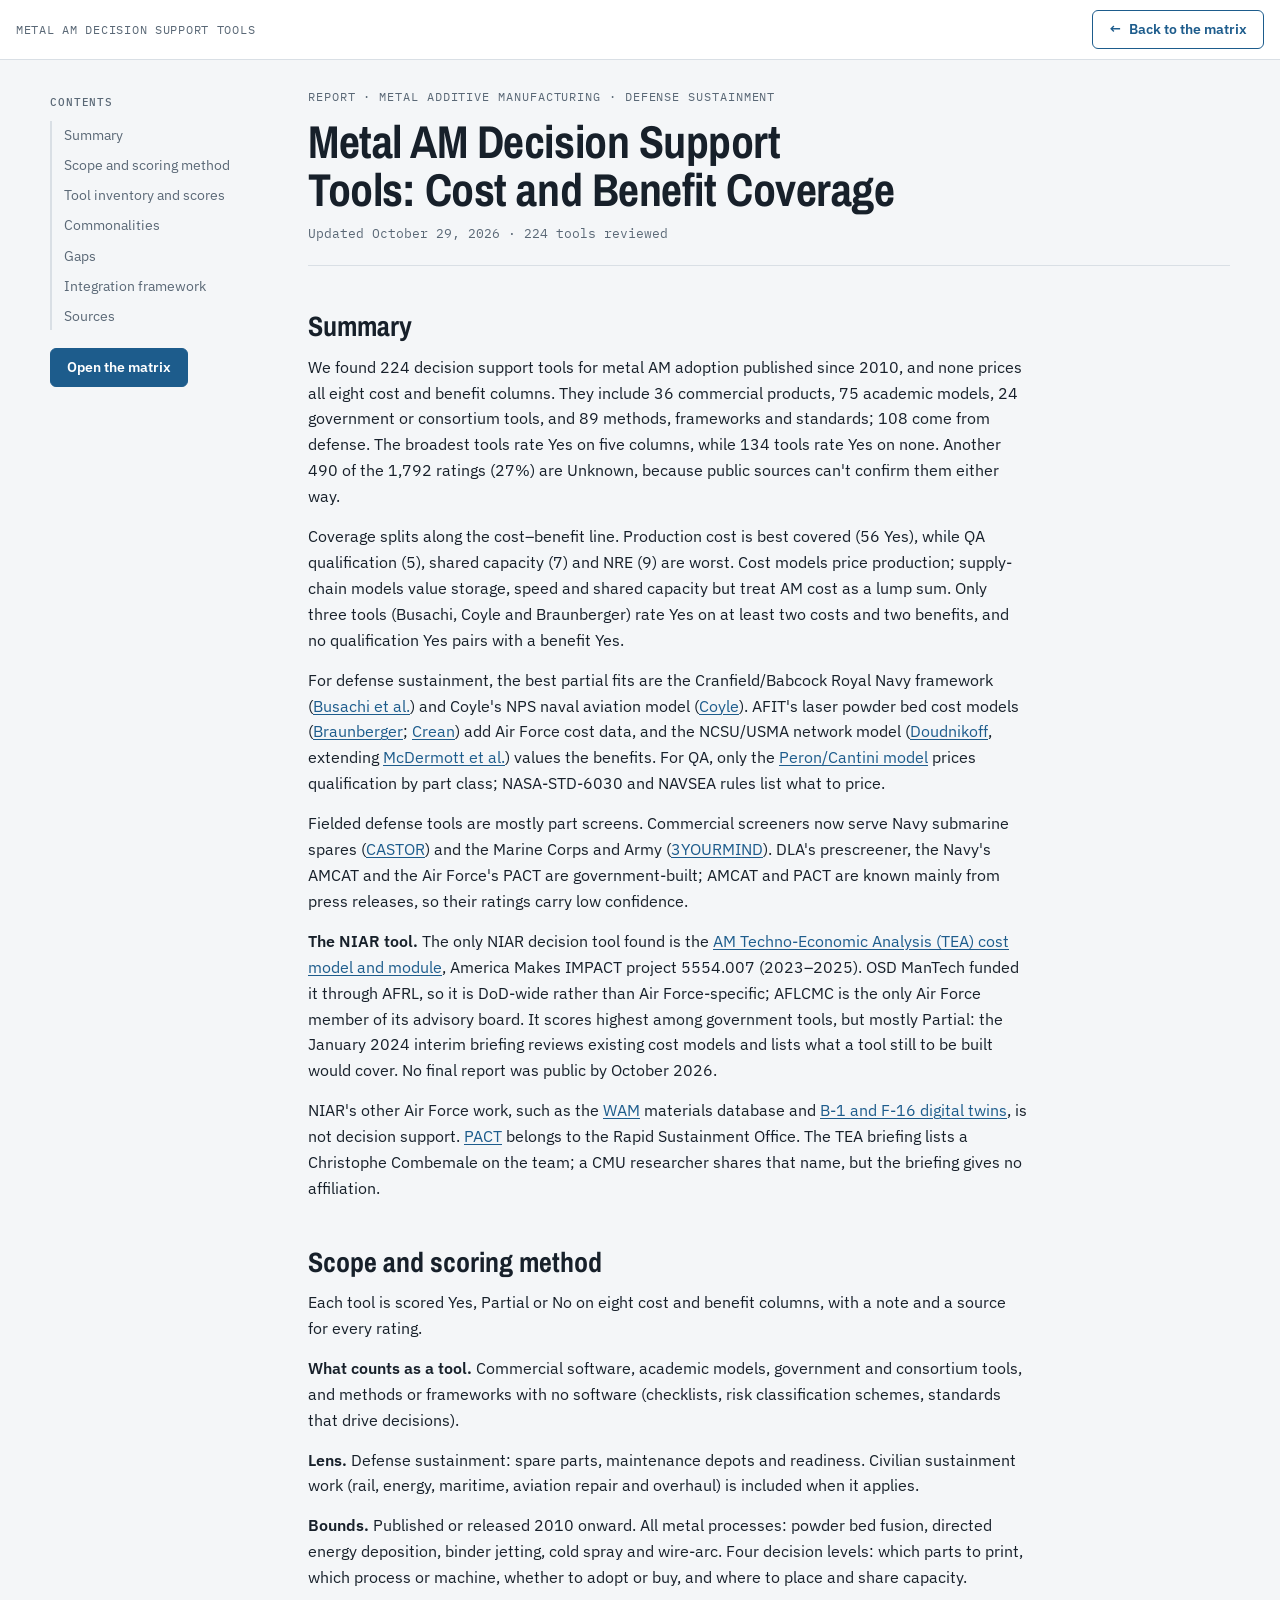
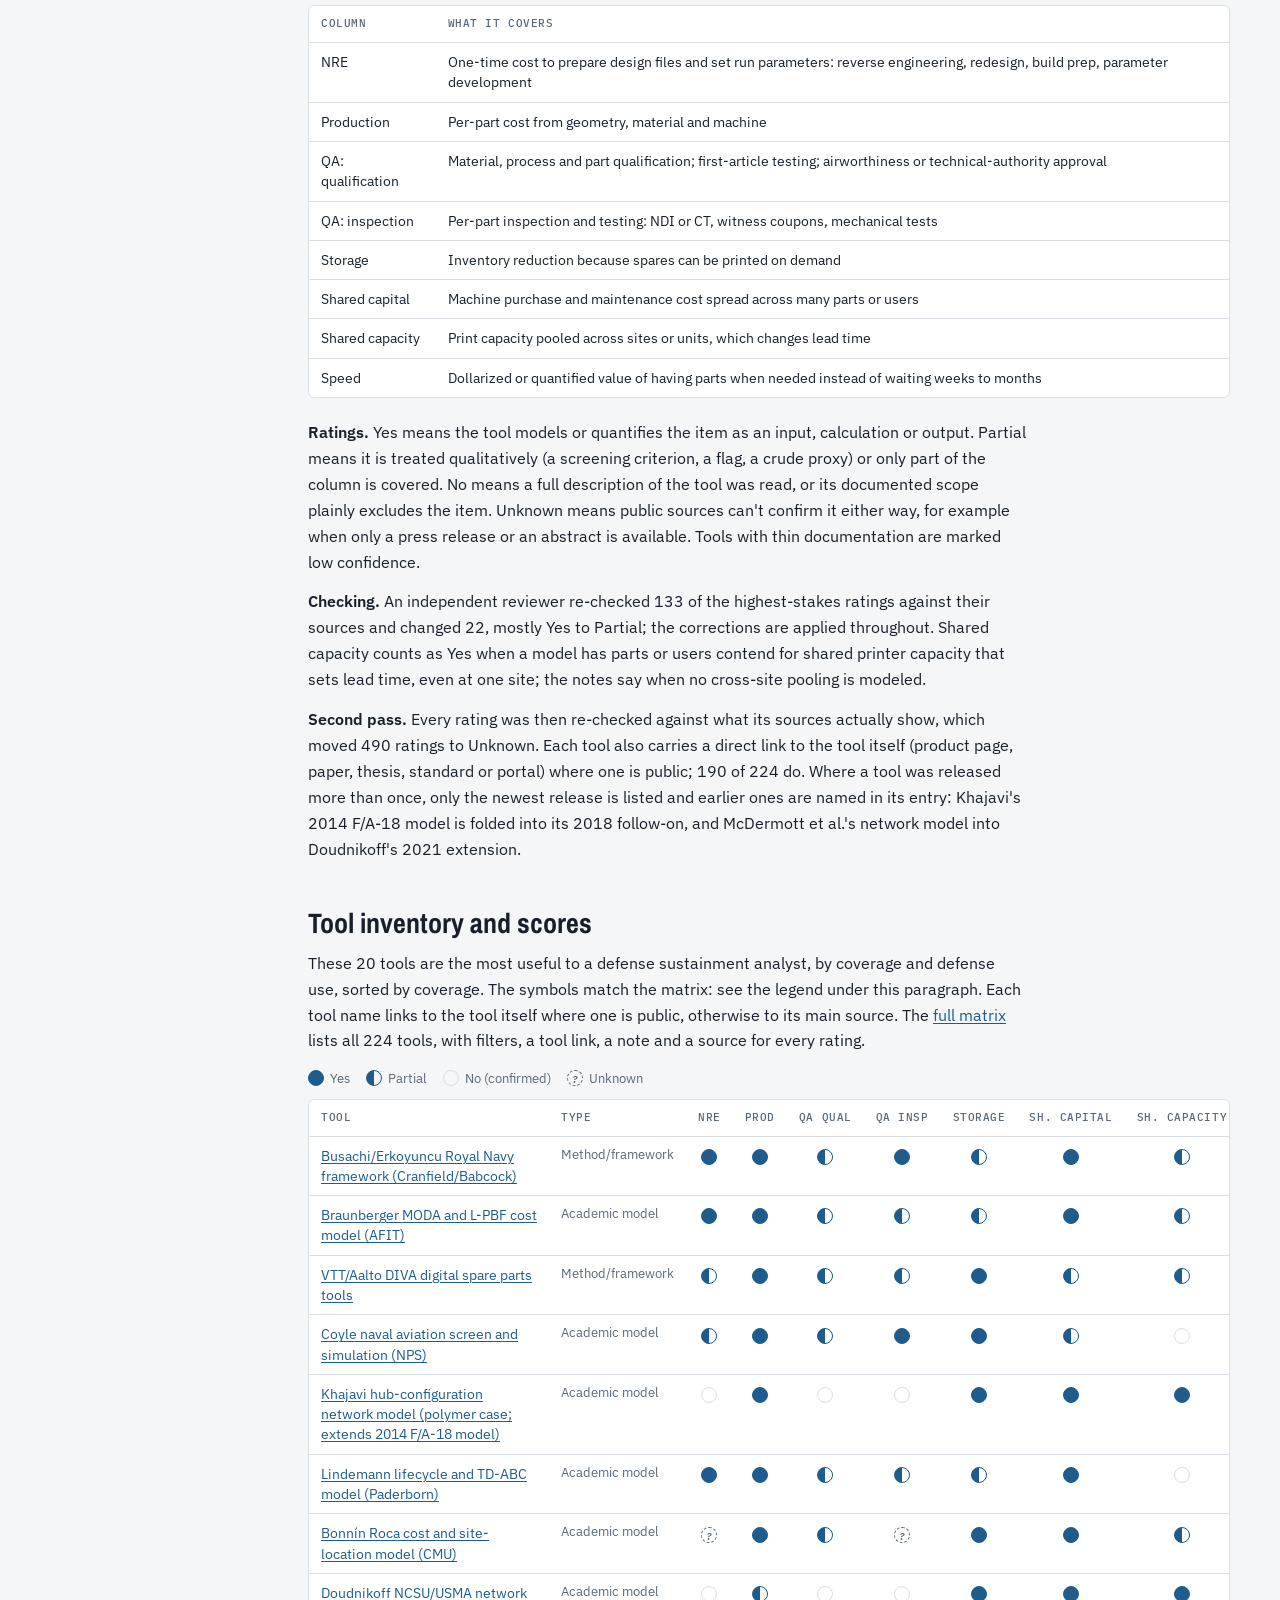
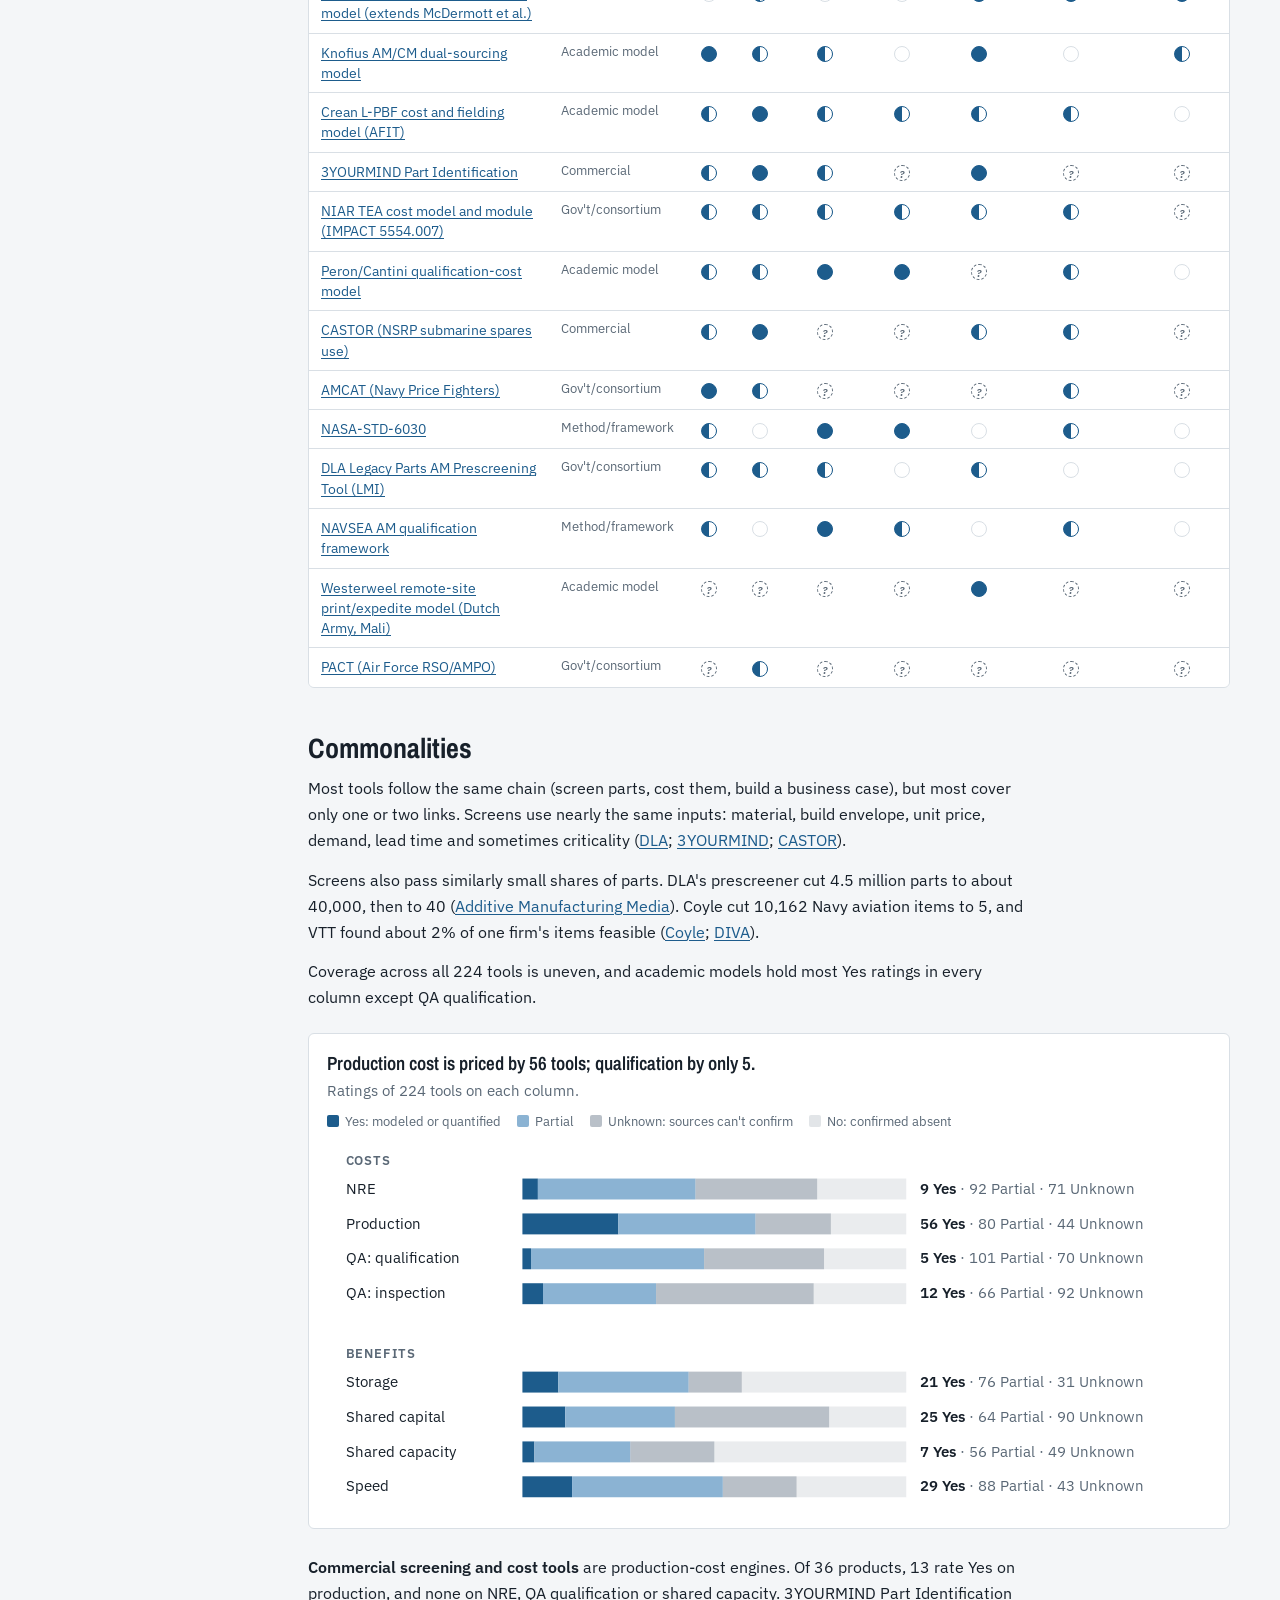
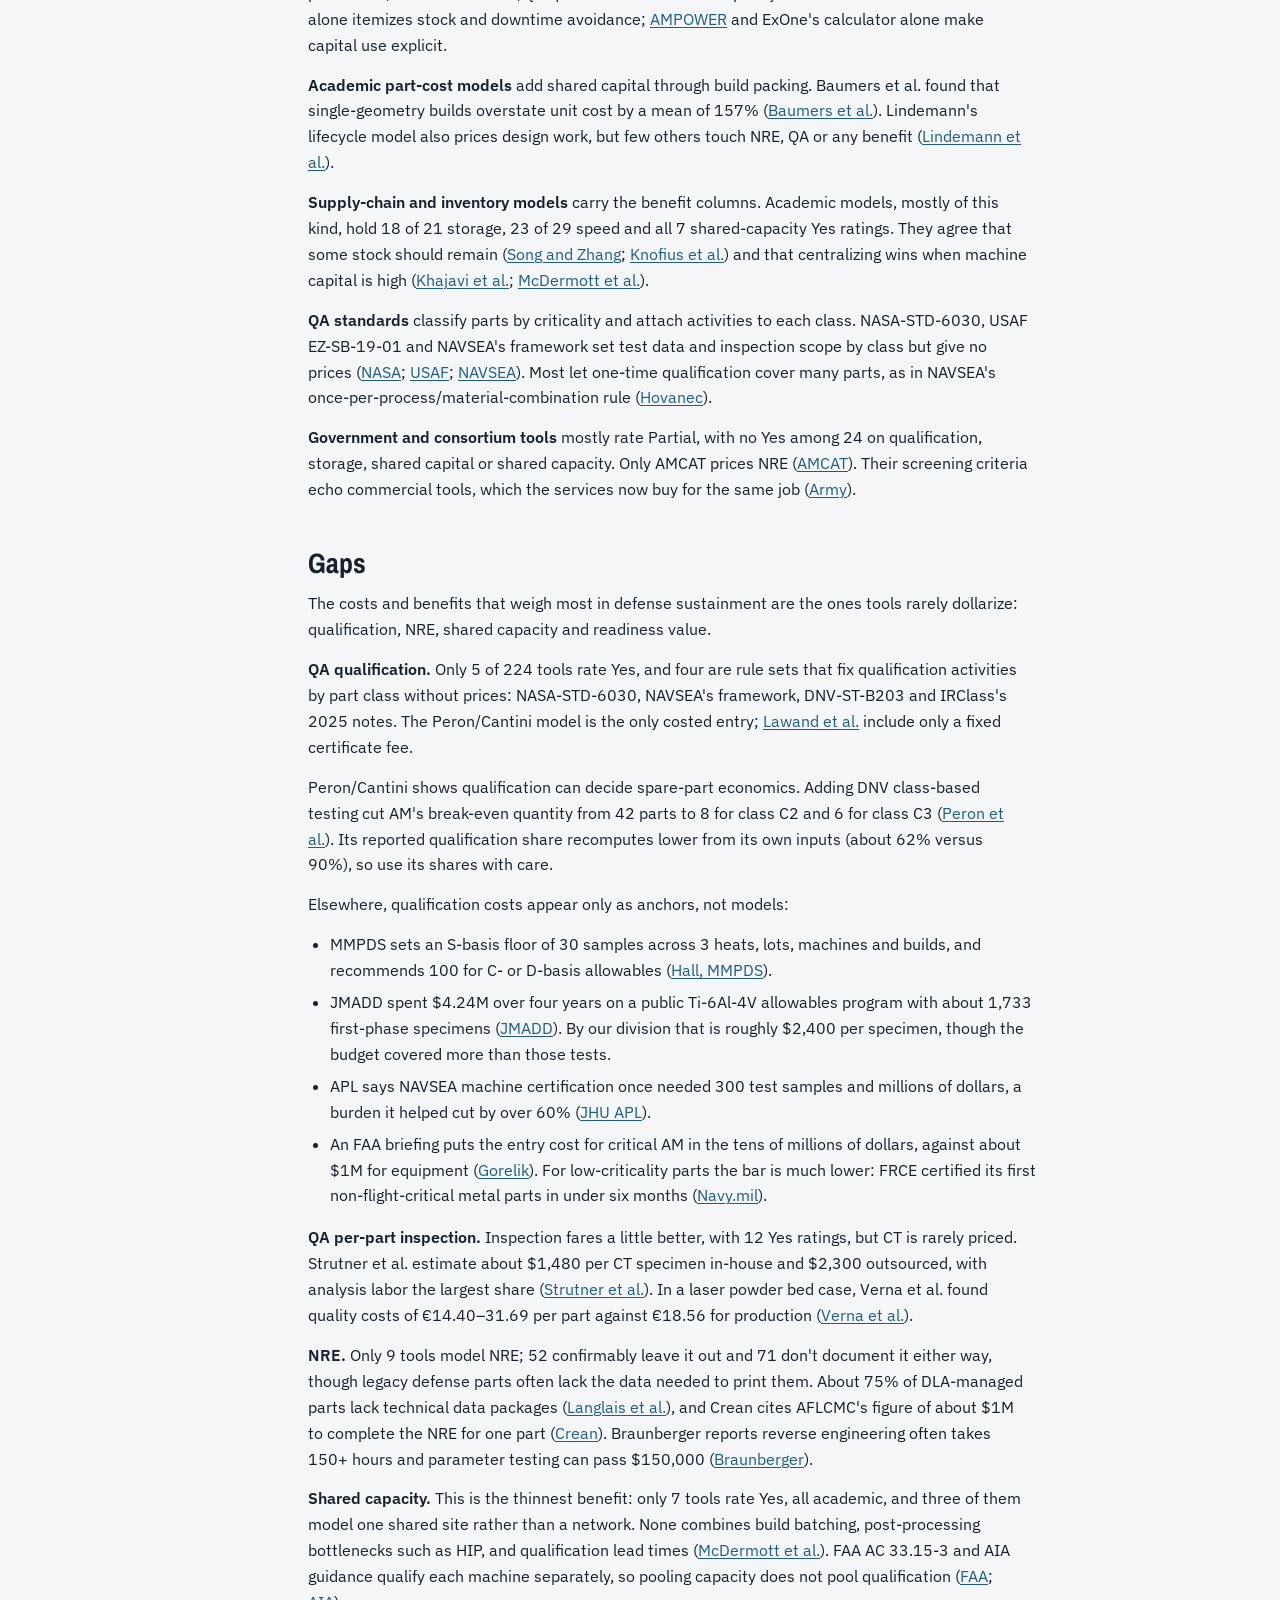
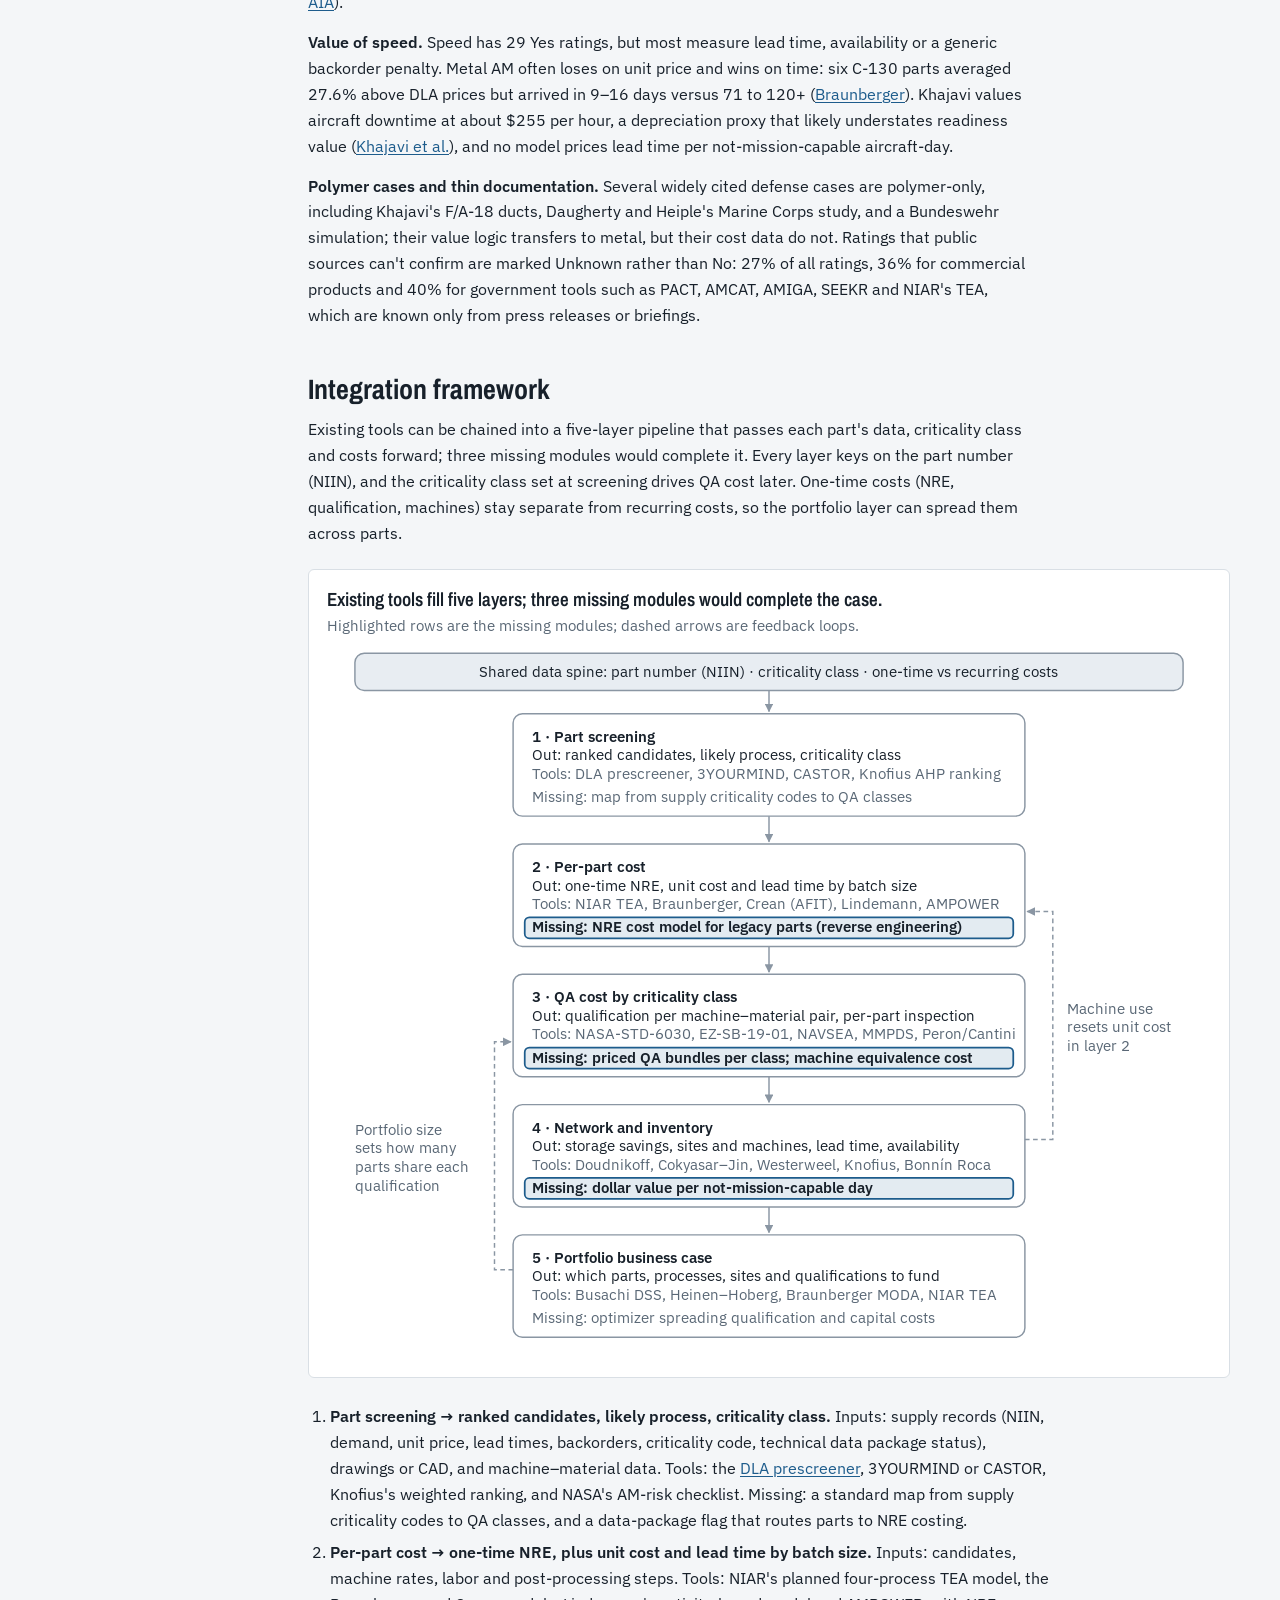
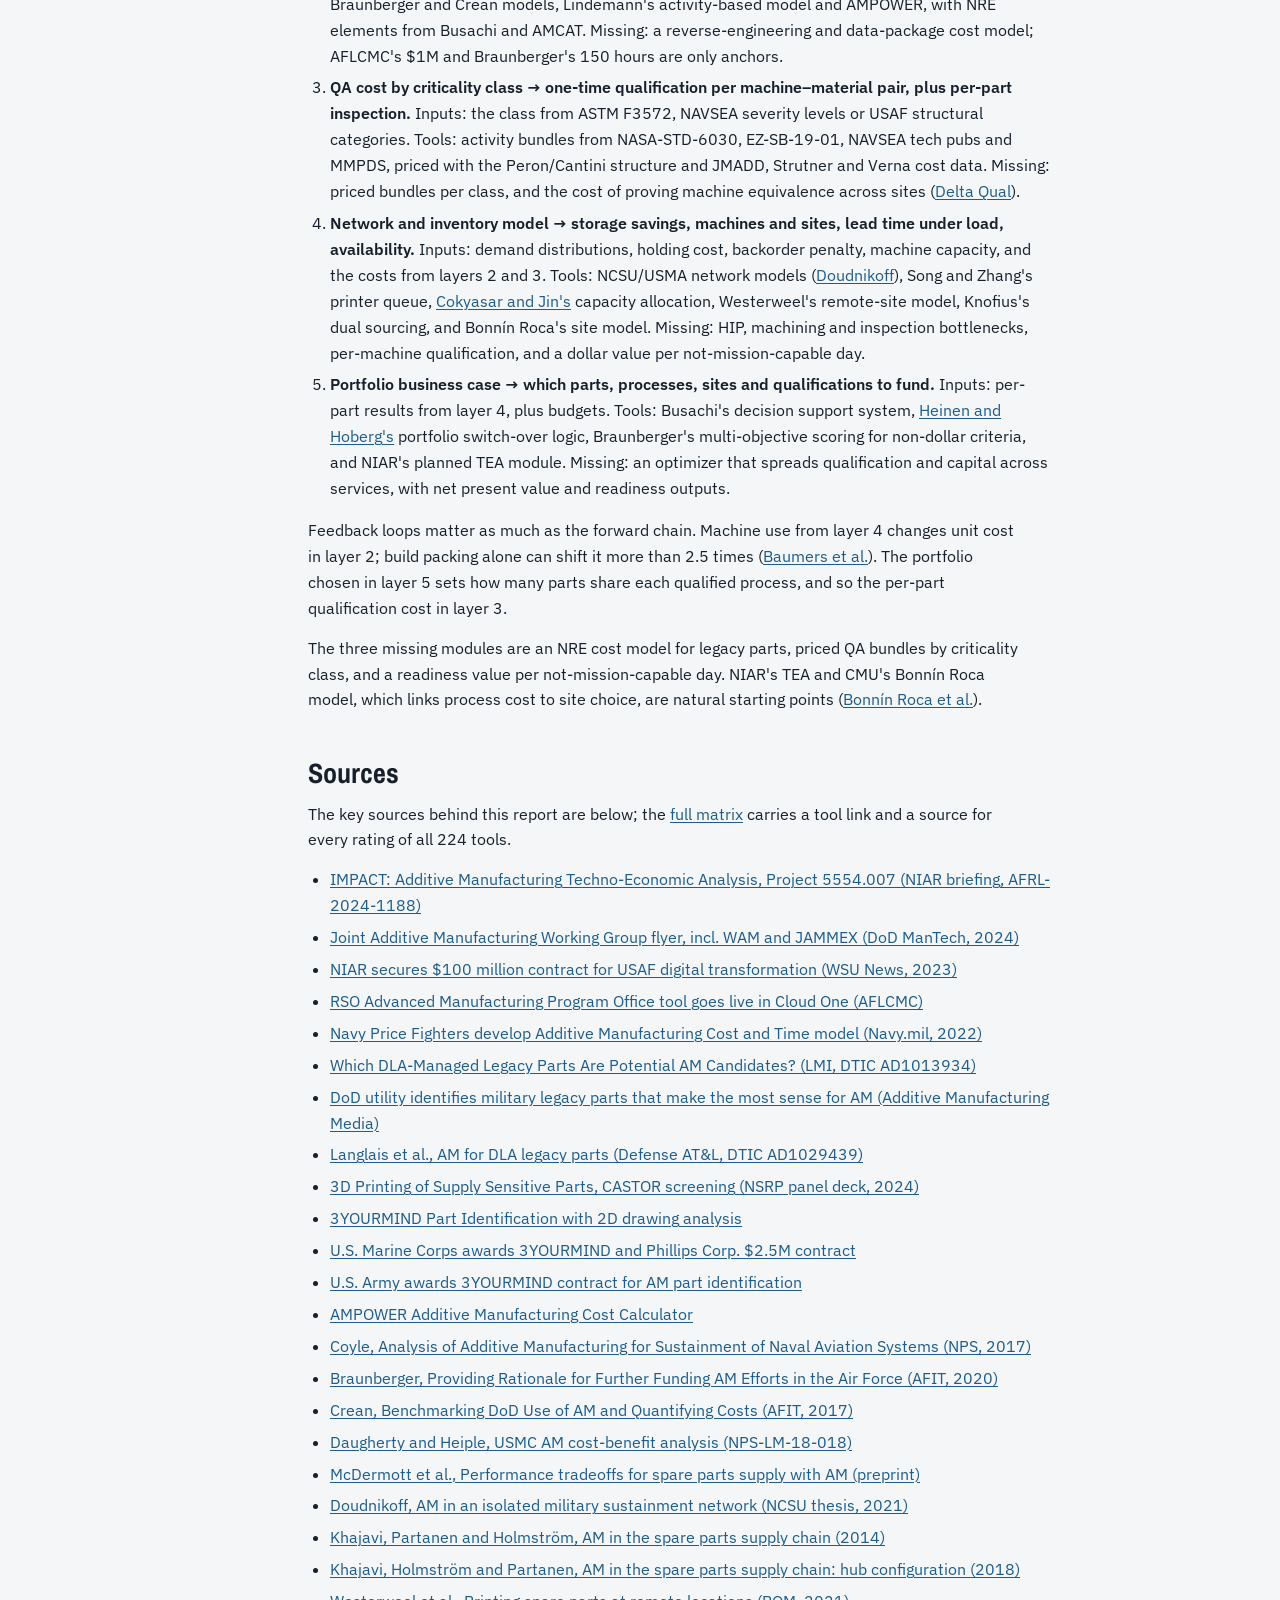
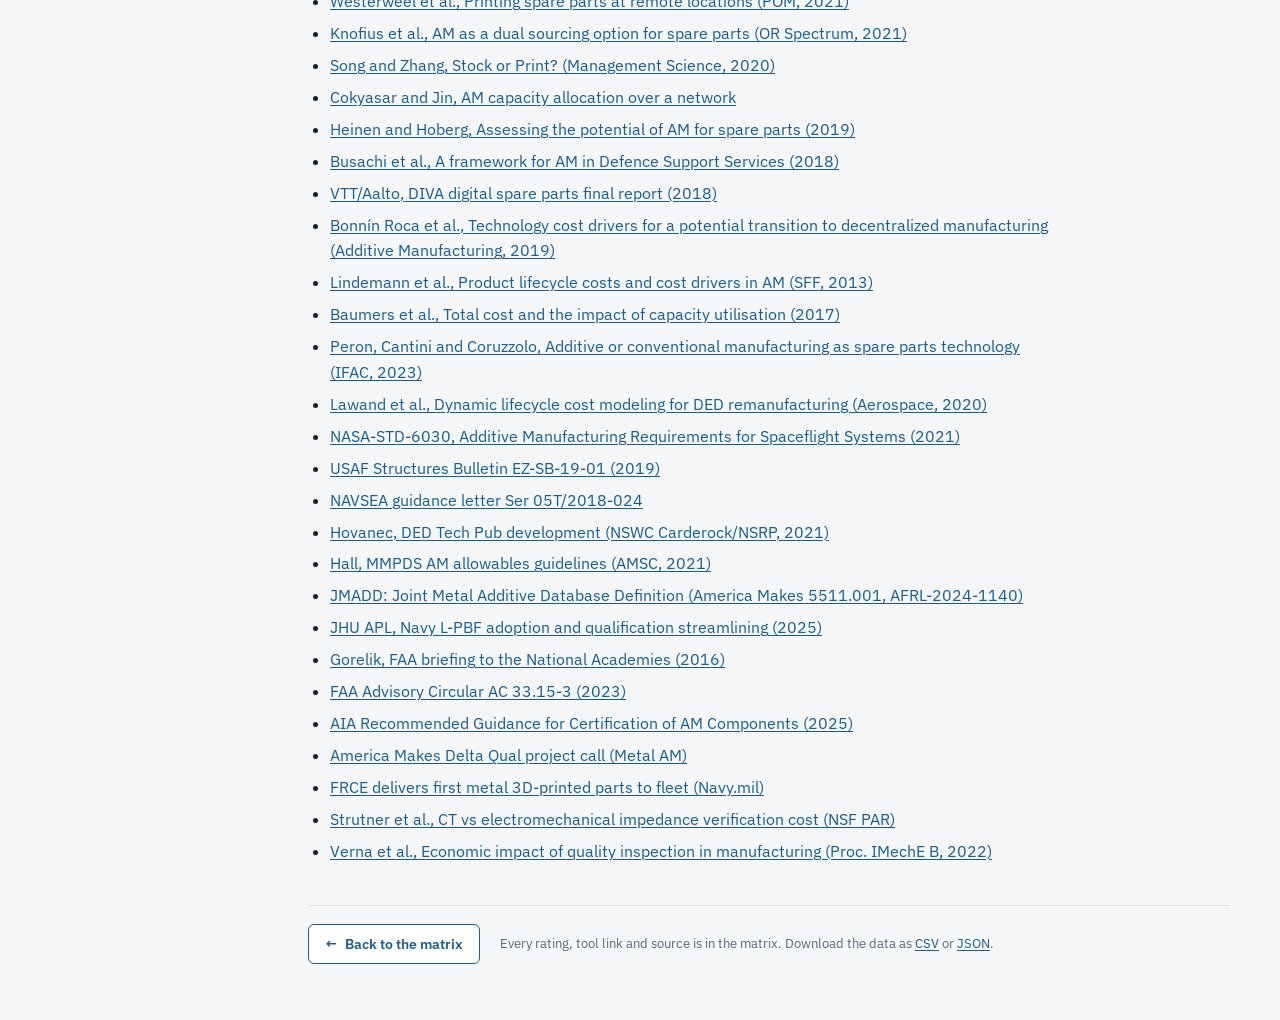
==== report.html @ 1fa22fbc "initial commit" ====
<!doctype html>
<html lang="en">
<head>
<meta charset="utf-8">
<meta name="viewport" content="width=device-width, initial-scale=1, viewport-fit=cover">
<title>Metal AM Decision Support Tools</title>
<meta name="description" content="What decision support tools exist for metal additive manufacturing, how well they account for the costs and benefits of adoption, where the gaps are, and how they could fit together for defense sustainment.">
<link rel="icon" href="data:image/svg+xml,%3Csvg xmlns='http://www.w3.org/2000/svg' viewBox='0 0 32 32'%3E%3Crect width='32' height='32' rx='6' fill='%231d5c8c'/%3E%3Ccircle cx='10' cy='11' r='4' fill='white'/%3E%3Ccircle cx='22' cy='11' r='4' fill='none' stroke='white' stroke-width='2'/%3E%3Ccircle cx='10' cy='22' r='4' fill='none' stroke='white' stroke-width='2'/%3E%3Ccircle cx='22' cy='22' r='4' fill='white'/%3E%3C/svg%3E">
<link rel="preconnect" href="https://fonts.googleapis.com">
<link rel="preconnect" href="https://fonts.gstatic.com" crossorigin>
<link rel="stylesheet" href="https://fonts.googleapis.com/css2?family=Archivo+Narrow:wght@500;600;700&family=IBM+Plex+Sans:ital,wght@0,400;0,500;0,600;1,400&family=IBM+Plex+Mono:wght@400;500&display=swap">
<link rel="stylesheet" href="assets/site.css">
<style>
/* Report page: a sticky contents list beside one reading column; tables and figures may run wider than the text measure */
html { scroll-behavior: smooth; scroll-padding-top: 72px; }
.layout { max-width: 1180px; margin: 0 auto; display: grid; grid-template-columns: 210px minmax(0, 1fr); gap: 48px; }
@media (max-width: 980px) { .layout { grid-template-columns: minmax(0, 1fr); gap: 20px; } }
.toc { position: sticky; top: 76px; align-self: start; font-size: 13.5px; }
.toc h2 { font-family: var(--font-mono); font-size: 11px; font-weight: 500; letter-spacing: .08em; text-transform: uppercase; color: var(--muted); margin: 6px 0 10px; }
.toc ol { list-style: none; margin: 0; padding: 0; display: grid; gap: 2px; border-left: 2px solid var(--rule); }
.toc ol a { display: block; padding: 4px 12px; margin-left: -2px; border-left: 2px solid transparent; color: var(--muted); text-decoration: none; }
.toc ol a:hover { color: var(--ink); }
.toc ol a.on { color: var(--accent); border-left-color: var(--accent); font-weight: 600; }
.toc .tocbtn { margin-top: 18px; }
@media (max-width: 980px) {
  .toc { position: static; background: var(--surface); border: 1px solid var(--rule); border-radius: 6px; padding: 10px 14px; }
  .toc ol { grid-template-columns: repeat(auto-fill, minmax(180px, 1fr)); border-left: 0; }
  .toc ol a { padding: 3px 0; border-left: 0; margin: 0; }
  .toc .tocbtn { display: none; }
}

article { min-width: 0; font-size: 16px; line-height: 1.62; }
.rhead { display: grid; gap: 10px; margin-bottom: 8px; padding-bottom: 22px; border-bottom: 1px solid var(--rule); }
.rhead h1 { font-size: clamp(30px, 4.4vw, 46px); max-width: 28ch; }
.byline { font-family: var(--font-mono); font-size: 12.5px; color: var(--muted); }
article h2 { font-family: var(--font-display); font-size: 28px; font-weight: 700; line-height: 1.15; margin: 44px 0 12px; text-wrap: balance; }
article p, article li { max-width: 72ch; }
article p { margin: 0 0 14px; }
article ul, article ol { padding-left: 22px; margin: 0 0 16px; }
article li { margin-bottom: 6px; }
article strong { font-weight: 600; }
article a { text-underline-offset: 2px; text-decoration-thickness: 1px; }
article a:hover { text-decoration-thickness: 2px; }

.tablewrap { position: relative; overflow-x: auto; margin: 14px 0 22px; background: var(--surface); border: 1px solid var(--rule); border-radius: 6px; }
.tablewrap table { border-collapse: collapse; width: 100%; font-size: 14px; line-height: 1.45; font-variant-numeric: tabular-nums; }
.tablewrap th { text-align: left; font-family: var(--font-mono); font-size: 11px; font-weight: 500; letter-spacing: .05em; text-transform: uppercase; color: var(--muted); padding: 10px 12px; border-bottom: 1px solid var(--rule); white-space: nowrap; }
.tablewrap td { padding: 9px 12px; border-top: 1px solid var(--rule); vertical-align: top; }
.tablewrap tr:first-child td { border-top: 0; }
table.inv { min-width: 900px; }
table.inv td:first-child { min-width: 240px; }
table.inv td:nth-child(2) { color: var(--muted); font-size: 13px; white-space: nowrap; }
table.inv th:nth-child(n+3), table.inv td.rc { text-align: center; }
table.inv td:last-child { font-size: 13px; color: var(--muted); }
.inv-legend { margin: 6px 0 -4px; }

.figure { margin: 22px 0 26px; padding: 16px 18px 12px; background: var(--surface); border: 1px solid var(--rule); border-radius: 6px; }
.figure figcaption { font-size: 14.5px; line-height: 1.45; color: var(--muted); }
.figure figcaption strong { display: block; color: var(--ink); font-family: var(--font-display); font-size: 19px; font-weight: 600; margin-bottom: 2px; }
.fig-legend { margin: 10px 0 4px; }
.figscroll { overflow-x: auto; margin-top: 8px; }
.viz { display: block; width: 100%; min-width: 600px; height: auto; font-family: var(--font-body); font-size: 12.5px; }
.sw { display: inline-block; width: 12px; height: 12px; border-radius: 2px; }
.c-ink { fill: var(--ink); }
.c-quiet { fill: var(--muted); }
.c-grp { font-size: 11.5px; font-weight: 600; letter-spacing: .06em; }
.c-yes { fill: var(--accent); } .sw.c-yes { background: var(--accent); }
.c-part { fill: var(--partial); } .sw.c-part { background: var(--partial); }
.c-unk { fill: var(--grey-mark); fill-opacity: .6; } .sw.c-unk { background: var(--grey-mark); opacity: .6; }
.c-no { fill: var(--grey-mark); fill-opacity: .18; } .sw.c-no { background: var(--grey-mark); opacity: .25; }
.d-box { fill: none; stroke: var(--grey-mark); stroke-width: 1.25; }
.d-gap { fill: var(--accent); fill-opacity: .12; stroke: var(--accent); stroke-width: 1.5; }
.d-spine { fill: var(--chip); stroke: var(--grey-mark); stroke-width: 1.25; }
.d-line { fill: none; stroke: var(--grey-mark); stroke-width: 1.25; }
.d-dash { stroke-dasharray: 4 3; }
.d-arrowhead { fill: var(--grey-mark); }

.rfoot { margin-top: 40px; padding-top: 18px; border-top: 1px solid var(--rule); display: flex; flex-wrap: wrap; gap: 12px 20px; align-items: center; font-size: 13px; color: var(--muted); }
</style>
</head>
<body>
<header class="topbar">
  <div class="topbar-inner">
    <a class="site-name" href="index.html">Metal AM decision support tools</a>
    <a class="btn btn-secondary" href="index.html"><span aria-hidden="true">←</span> Back to the matrix</a>
  </div>
</header>

<main class="page">
<div class="layout">
  <nav class="toc" aria-label="Contents">
    <h2>Contents</h2>
    <ol><li><a href="#summary">Summary</a></li><li><a href="#scope-and-scoring-method">Scope and scoring method</a></li><li><a href="#tool-inventory-and-scores">Tool inventory and scores</a></li><li><a href="#commonalities">Commonalities</a></li><li><a href="#gaps">Gaps</a></li><li><a href="#integration-framework">Integration framework</a></li><li><a href="#sources">Sources</a></li></ol>
    <a class="btn btn-primary tocbtn" href="index.html">Open the matrix</a>
  </nav>

  <article>
    <header class="rhead">
      <div class="eyebrow">Report · metal additive manufacturing · defense sustainment</div>
      <h1>Metal AM Decision Support Tools: Cost and Benefit Coverage</h1>
      <div class="byline">Updated October 29, 2026 · 224 tools reviewed</div>
    </header>
<h2 id="summary">Summary</h2>
<p>We found 224 decision support tools for metal AM adoption published since 2010, and none prices all eight cost and benefit columns. They include 36 commercial products, 75 academic models, 24 government or consortium tools, and 89 methods, frameworks and standards; 108 come from defense. The broadest tools rate Yes on five columns, while 134 tools rate Yes on none. Another 490 of the 1,792 ratings (27%) are Unknown, because public sources can't confirm them either way.</p>
<p>Coverage splits along the cost–benefit line. Production cost is best covered (56 Yes), while QA qualification (5), shared capacity (7) and NRE (9) are worst. Cost models price production; supply-chain models value storage, speed and shared capacity but treat AM cost as a lump sum. Only three tools (Busachi, Coyle and Braunberger) rate Yes on at least two costs and two benefits, and no qualification Yes pairs with a benefit Yes.</p>
<p>For defense sustainment, the best partial fits are the Cranfield/Babcock Royal Navy framework (<a href="https://doi.org/10.1007/s13198-017-0585-9" target="_blank" rel="noopener">Busachi et al.</a>) and Coyle's NPS naval aviation model (<a href="https://apps.dtic.mil/sti/pdfs/AD1046824.pdf" target="_blank" rel="noopener">Coyle</a>). AFIT's laser powder bed cost models (<a href="https://scholar.afit.edu/etd/3748/" target="_blank" rel="noopener">Braunberger</a>; <a href="https://scholar.afit.edu/etd/791/" target="_blank" rel="noopener">Crean</a>) add Air Force cost data, and the NCSU/USMA network model (<a href="https://repository.lib.ncsu.edu/server/api/core/bitstreams/6d683c20-48b9-46a7-9ef5-a8db0865b4dc/content" target="_blank" rel="noopener">Doudnikoff</a>, extending <a href="https://engrxiv.org/preprint/download/2007/4037/3021" target="_blank" rel="noopener">McDermott et al.</a>) values the benefits. For QA, only the <a href="https://doi.org/10.1080/09537287.2025.2494096" target="_blank" rel="noopener">Peron/Cantini model</a> prices qualification by part class; NASA-STD-6030 and NAVSEA rules list what to price.</p>
<p>Fielded defense tools are mostly part screens. Commercial screeners now serve Navy submarine spares (<a href="https://www.nsrp.org/wp-content/uploads/2024/07/02-05_MGREEN_3D-Printing-of-Supply-Sensitive-Parts_BTSDMT-Meeting.pdf" target="_blank" rel="noopener">CASTOR</a>) and the Marine Corps and Army (<a href="https://www.3yourmind.com/news/u.s.-marine-corps.-awards-3yourmind-and-phillips-corp.-2.5m-contract" target="_blank" rel="noopener">3YOURMIND</a>). DLA's prescreener, the Navy's AMCAT and the Air Force's PACT are government-built; AMCAT and PACT are known mainly from press releases, so their ratings carry low confidence.</p>
<p><strong>The NIAR tool.</strong> The only NIAR decision tool found is the <a href="https://www.americamakes.us/wp-content/uploads/2024/03/5554.007-IMPACT-Additive-Manufacturing-Techno-Economic-Analysis-AFRL-2024-1188.pdf" target="_blank" rel="noopener">AM Techno-Economic Analysis (TEA) cost model and module</a>, America Makes IMPACT project 5554.007 (2023–2025). OSD ManTech funded it through AFRL, so it is DoD-wide rather than Air Force-specific; AFLCMC is the only Air Force member of its advisory board. It scores highest among government tools, but mostly Partial: the January 2024 interim briefing reviews existing cost models and lists what a tool still to be built would cover. No final report was public by October 2026.</p>
<p>NIAR's other Air Force work, such as the <a href="https://www.dodmantech.mil/Portals/107/JAMWGFlyer_20241114_1.pdf" target="_blank" rel="noopener">WAM</a> materials database and <a href="https://news.wichita.edu/2023/08/03/niar-secures-100-million-contract-for-digital-transformation-and-technologies-to-support-usaf-operational-readiness/" target="_blank" rel="noopener">B-1 and F-16 digital twins</a>, is not decision support. <a href="https://www.aflcmc.af.mil/NEWS/Article/3596164/rapid-sustainment-office-advanced-manufacturing-program-office-tool-goes-live-i/" target="_blank" rel="noopener">PACT</a> belongs to the Rapid Sustainment Office. The TEA briefing lists a Christophe Combemale on the team; a CMU researcher shares that name, but the briefing gives no affiliation.</p>
<h2 id="scope-and-scoring-method">Scope and scoring method</h2>
<p>Each tool is scored Yes, Partial or No on eight cost and benefit columns, with a note and a source for every rating.</p>
<p><strong>What counts as a tool.</strong> Commercial software, academic models, government and consortium tools, and methods or frameworks with no software (checklists, risk classification schemes, standards that drive decisions).</p>
<p><strong>Lens.</strong> Defense sustainment: spare parts, maintenance depots and readiness. Civilian sustainment work (rail, energy, maritime, aviation repair and overhaul) is included when it applies.</p>
<p><strong>Bounds.</strong> Published or released 2010 onward. All metal processes: powder bed fusion, directed energy deposition, binder jetting, cold spray and wire-arc. Four decision levels: which parts to print, which process or machine, whether to adopt or buy, and where to place and share capacity.</p>
<div class="tablewrap"><table>
<thead>
<tr>
<th>Column</th>
<th>What it covers</th>
</tr>
</thead>
<tbody>
<tr>
<td>NRE</td>
<td>One-time cost to prepare design files and set run parameters: reverse engineering, redesign, build prep, parameter development</td>
</tr>
<tr>
<td>Production</td>
<td>Per-part cost from geometry, material and machine</td>
</tr>
<tr>
<td>QA: qualification</td>
<td>Material, process and part qualification; first-article testing; airworthiness or technical-authority approval</td>
</tr>
<tr>
<td>QA: inspection</td>
<td>Per-part inspection and testing: NDI or CT, witness coupons, mechanical tests</td>
</tr>
<tr>
<td>Storage</td>
<td>Inventory reduction because spares can be printed on demand</td>
</tr>
<tr>
<td>Shared capital</td>
<td>Machine purchase and maintenance cost spread across many parts or users</td>
</tr>
<tr>
<td>Shared capacity</td>
<td>Print capacity pooled across sites or units, which changes lead time</td>
</tr>
<tr>
<td>Speed</td>
<td>Dollarized or quantified value of having parts when needed instead of waiting weeks to months</td>
</tr>
</tbody>
</table></div>
<p><strong>Ratings.</strong> Yes means the tool models or quantifies the item as an input, calculation or output. Partial means it is treated qualitatively (a screening criterion, a flag, a crude proxy) or only part of the column is covered. No means a full description of the tool was read, or its documented scope plainly excludes the item. Unknown means public sources can't confirm it either way, for example when only a press release or an abstract is available. Tools with thin documentation are marked low confidence.</p>
<p><strong>Checking.</strong> An independent reviewer re-checked 133 of the highest-stakes ratings against their sources and changed 22, mostly Yes to Partial; the corrections are applied throughout. Shared capacity counts as Yes when a model has parts or users contend for shared printer capacity that sets lead time, even at one site; the notes say when no cross-site pooling is modeled.</p>
<p><strong>Second pass.</strong> Every rating was then re-checked against what its sources actually show, which moved 490 ratings to Unknown. Each tool also carries a direct link to the tool itself (product page, paper, thesis, standard or portal) where one is public; 190 of 224 do. Where a tool was released more than once, only the newest release is listed and earlier ones are named in its entry: Khajavi's 2014 F/A-18 model is folded into its 2018 follow-on, and McDermott et al.'s network model into Doudnikoff's 2021 extension.</p>
<h2 id="tool-inventory-and-scores">Tool inventory and scores</h2>
<p>These 20 tools are the most useful to a defense sustainment analyst, by coverage and defense use, sorted by coverage. The symbols match the matrix: see the legend under this paragraph. Each tool name links to the tool itself where one is public, otherwise to its main source. The <a href="index.html">full matrix</a> lists all 224 tools, with filters, a tool link, a note and a source for every rating.</p>
<div class="legend inv-legend"><span><i class="dot Yes"></i> Yes</span><span><i class="dot Partial"></i> Partial</span><span><i class="dot No"></i> No (confirmed)</span><span><i class="dot Unknown"></i> Unknown</span></div><div class="tablewrap"><table class="inv">
<thead>
<tr>
<th>Tool</th>
<th>Type</th>
<th>NRE</th>
<th>Prod</th>
<th>QA qual</th>
<th>QA insp</th>
<th>Storage</th>
<th>Sh. capital</th>
<th>Sh. capacity</th>
<th>Speed</th>
<th>Conf.</th>
</tr>
</thead>
<tbody>
<tr>
<td><a href="https://doi.org/10.1007/s13198-017-0585-9" target="_blank" rel="noopener">Busachi/Erkoyuncu Royal Navy framework (Cranfield/Babcock)</a></td>
<td>Method/framework</td>
<td class="rc"><i class="dot Yes" aria-hidden="true" title="Yes"></i><span class="sr-only">Yes</span></td>
<td class="rc"><i class="dot Yes" aria-hidden="true" title="Yes"></i><span class="sr-only">Yes</span></td>
<td class="rc"><i class="dot Partial" aria-hidden="true" title="Partial"></i><span class="sr-only">Partial</span></td>
<td class="rc"><i class="dot Yes" aria-hidden="true" title="Yes"></i><span class="sr-only">Yes</span></td>
<td class="rc"><i class="dot Partial" aria-hidden="true" title="Partial"></i><span class="sr-only">Partial</span></td>
<td class="rc"><i class="dot Yes" aria-hidden="true" title="Yes"></i><span class="sr-only">Yes</span></td>
<td class="rc"><i class="dot Partial" aria-hidden="true" title="Partial"></i><span class="sr-only">Partial</span></td>
<td class="rc"><i class="dot Yes" aria-hidden="true" title="Yes"></i><span class="sr-only">Yes</span></td>
<td>High</td>
</tr>
<tr>
<td><a href="https://scholar.afit.edu/etd/3748/" target="_blank" rel="noopener">Braunberger MODA and L-PBF cost model (AFIT)</a></td>
<td>Academic model</td>
<td class="rc"><i class="dot Yes" aria-hidden="true" title="Yes"></i><span class="sr-only">Yes</span></td>
<td class="rc"><i class="dot Yes" aria-hidden="true" title="Yes"></i><span class="sr-only">Yes</span></td>
<td class="rc"><i class="dot Partial" aria-hidden="true" title="Partial"></i><span class="sr-only">Partial</span></td>
<td class="rc"><i class="dot Partial" aria-hidden="true" title="Partial"></i><span class="sr-only">Partial</span></td>
<td class="rc"><i class="dot Partial" aria-hidden="true" title="Partial"></i><span class="sr-only">Partial</span></td>
<td class="rc"><i class="dot Yes" aria-hidden="true" title="Yes"></i><span class="sr-only">Yes</span></td>
<td class="rc"><i class="dot Partial" aria-hidden="true" title="Partial"></i><span class="sr-only">Partial</span></td>
<td class="rc"><i class="dot Yes" aria-hidden="true" title="Yes"></i><span class="sr-only">Yes</span></td>
<td>High</td>
</tr>
<tr>
<td><a href="https://sarjaweb.vtt.fi/julkaisut/muut/2018/DIVA_final_report.pdf" target="_blank" rel="noopener">VTT/Aalto DIVA digital spare parts tools</a></td>
<td>Method/framework</td>
<td class="rc"><i class="dot Partial" aria-hidden="true" title="Partial"></i><span class="sr-only">Partial</span></td>
<td class="rc"><i class="dot Yes" aria-hidden="true" title="Yes"></i><span class="sr-only">Yes</span></td>
<td class="rc"><i class="dot Partial" aria-hidden="true" title="Partial"></i><span class="sr-only">Partial</span></td>
<td class="rc"><i class="dot Partial" aria-hidden="true" title="Partial"></i><span class="sr-only">Partial</span></td>
<td class="rc"><i class="dot Yes" aria-hidden="true" title="Yes"></i><span class="sr-only">Yes</span></td>
<td class="rc"><i class="dot Partial" aria-hidden="true" title="Partial"></i><span class="sr-only">Partial</span></td>
<td class="rc"><i class="dot Partial" aria-hidden="true" title="Partial"></i><span class="sr-only">Partial</span></td>
<td class="rc"><i class="dot Yes" aria-hidden="true" title="Yes"></i><span class="sr-only">Yes</span></td>
<td>High</td>
</tr>
<tr>
<td><a href="https://apps.dtic.mil/sti/pdfs/AD1046824.pdf" target="_blank" rel="noopener">Coyle naval aviation screen and simulation (NPS)</a></td>
<td>Academic model</td>
<td class="rc"><i class="dot Partial" aria-hidden="true" title="Partial"></i><span class="sr-only">Partial</span></td>
<td class="rc"><i class="dot Yes" aria-hidden="true" title="Yes"></i><span class="sr-only">Yes</span></td>
<td class="rc"><i class="dot Partial" aria-hidden="true" title="Partial"></i><span class="sr-only">Partial</span></td>
<td class="rc"><i class="dot Yes" aria-hidden="true" title="Yes"></i><span class="sr-only">Yes</span></td>
<td class="rc"><i class="dot Yes" aria-hidden="true" title="Yes"></i><span class="sr-only">Yes</span></td>
<td class="rc"><i class="dot Partial" aria-hidden="true" title="Partial"></i><span class="sr-only">Partial</span></td>
<td class="rc"><i class="dot No" aria-hidden="true" title="No"></i><span class="sr-only">No</span></td>
<td class="rc"><i class="dot Yes" aria-hidden="true" title="Yes"></i><span class="sr-only">Yes</span></td>
<td>High</td>
</tr>
<tr>
<td><a href="https://doi.org/10.1108/RPJ-03-2017-0052" target="_blank" rel="noopener">Khajavi hub-configuration network model (polymer case; extends 2014 F/A-18 model)</a></td>
<td>Academic model</td>
<td class="rc"><i class="dot No" aria-hidden="true" title="No"></i><span class="sr-only">No</span></td>
<td class="rc"><i class="dot Yes" aria-hidden="true" title="Yes"></i><span class="sr-only">Yes</span></td>
<td class="rc"><i class="dot No" aria-hidden="true" title="No"></i><span class="sr-only">No</span></td>
<td class="rc"><i class="dot No" aria-hidden="true" title="No"></i><span class="sr-only">No</span></td>
<td class="rc"><i class="dot Yes" aria-hidden="true" title="Yes"></i><span class="sr-only">Yes</span></td>
<td class="rc"><i class="dot Yes" aria-hidden="true" title="Yes"></i><span class="sr-only">Yes</span></td>
<td class="rc"><i class="dot Yes" aria-hidden="true" title="Yes"></i><span class="sr-only">Yes</span></td>
<td class="rc"><i class="dot Yes" aria-hidden="true" title="Yes"></i><span class="sr-only">Yes</span></td>
<td>High</td>
</tr>
<tr>
<td><a href="https://utw10945.utweb.utexas.edu/Manuscripts/2013/2013-79-Lindemann.pdf" target="_blank" rel="noopener">Lindemann lifecycle and TD-ABC model (Paderborn)</a></td>
<td>Academic model</td>
<td class="rc"><i class="dot Yes" aria-hidden="true" title="Yes"></i><span class="sr-only">Yes</span></td>
<td class="rc"><i class="dot Yes" aria-hidden="true" title="Yes"></i><span class="sr-only">Yes</span></td>
<td class="rc"><i class="dot Partial" aria-hidden="true" title="Partial"></i><span class="sr-only">Partial</span></td>
<td class="rc"><i class="dot Partial" aria-hidden="true" title="Partial"></i><span class="sr-only">Partial</span></td>
<td class="rc"><i class="dot Partial" aria-hidden="true" title="Partial"></i><span class="sr-only">Partial</span></td>
<td class="rc"><i class="dot Yes" aria-hidden="true" title="Yes"></i><span class="sr-only">Yes</span></td>
<td class="rc"><i class="dot No" aria-hidden="true" title="No"></i><span class="sr-only">No</span></td>
<td class="rc"><i class="dot No" aria-hidden="true" title="No"></i><span class="sr-only">No</span></td>
<td>High</td>
</tr>
<tr>
<td><a href="https://doi.org/10.1016/j.addma.2019.04.010" target="_blank" rel="noopener">Bonnín Roca cost and site-location model (CMU)</a></td>
<td>Academic model</td>
<td class="rc"><i class="dot Unknown" aria-hidden="true" title="Unknown"></i><span class="sr-only">Unknown</span></td>
<td class="rc"><i class="dot Yes" aria-hidden="true" title="Yes"></i><span class="sr-only">Yes</span></td>
<td class="rc"><i class="dot Partial" aria-hidden="true" title="Partial"></i><span class="sr-only">Partial</span></td>
<td class="rc"><i class="dot Unknown" aria-hidden="true" title="Unknown"></i><span class="sr-only">Unknown</span></td>
<td class="rc"><i class="dot Yes" aria-hidden="true" title="Yes"></i><span class="sr-only">Yes</span></td>
<td class="rc"><i class="dot Yes" aria-hidden="true" title="Yes"></i><span class="sr-only">Yes</span></td>
<td class="rc"><i class="dot Partial" aria-hidden="true" title="Partial"></i><span class="sr-only">Partial</span></td>
<td class="rc"><i class="dot Partial" aria-hidden="true" title="Partial"></i><span class="sr-only">Partial</span></td>
<td>Medium</td>
</tr>
<tr>
<td><a href="https://repository.lib.ncsu.edu/server/api/core/bitstreams/6d683c20-48b9-46a7-9ef5-a8db0865b4dc/content" target="_blank" rel="noopener">Doudnikoff NCSU/USMA network model (extends McDermott et al.)</a></td>
<td>Academic model</td>
<td class="rc"><i class="dot No" aria-hidden="true" title="No"></i><span class="sr-only">No</span></td>
<td class="rc"><i class="dot Partial" aria-hidden="true" title="Partial"></i><span class="sr-only">Partial</span></td>
<td class="rc"><i class="dot No" aria-hidden="true" title="No"></i><span class="sr-only">No</span></td>
<td class="rc"><i class="dot No" aria-hidden="true" title="No"></i><span class="sr-only">No</span></td>
<td class="rc"><i class="dot Yes" aria-hidden="true" title="Yes"></i><span class="sr-only">Yes</span></td>
<td class="rc"><i class="dot Yes" aria-hidden="true" title="Yes"></i><span class="sr-only">Yes</span></td>
<td class="rc"><i class="dot Yes" aria-hidden="true" title="Yes"></i><span class="sr-only">Yes</span></td>
<td class="rc"><i class="dot Yes" aria-hidden="true" title="Yes"></i><span class="sr-only">Yes</span></td>
<td>High</td>
</tr>
<tr>
<td><a href="https://doi.org/10.1007/s00291-020-00608-7" target="_blank" rel="noopener">Knofius AM/CM dual-sourcing model</a></td>
<td>Academic model</td>
<td class="rc"><i class="dot Yes" aria-hidden="true" title="Yes"></i><span class="sr-only">Yes</span></td>
<td class="rc"><i class="dot Partial" aria-hidden="true" title="Partial"></i><span class="sr-only">Partial</span></td>
<td class="rc"><i class="dot Partial" aria-hidden="true" title="Partial"></i><span class="sr-only">Partial</span></td>
<td class="rc"><i class="dot No" aria-hidden="true" title="No"></i><span class="sr-only">No</span></td>
<td class="rc"><i class="dot Yes" aria-hidden="true" title="Yes"></i><span class="sr-only">Yes</span></td>
<td class="rc"><i class="dot No" aria-hidden="true" title="No"></i><span class="sr-only">No</span></td>
<td class="rc"><i class="dot Partial" aria-hidden="true" title="Partial"></i><span class="sr-only">Partial</span></td>
<td class="rc"><i class="dot Yes" aria-hidden="true" title="Yes"></i><span class="sr-only">Yes</span></td>
<td>High</td>
</tr>
<tr>
<td><a href="https://scholar.afit.edu/etd/791/" target="_blank" rel="noopener">Crean L-PBF cost and fielding model (AFIT)</a></td>
<td>Academic model</td>
<td class="rc"><i class="dot Partial" aria-hidden="true" title="Partial"></i><span class="sr-only">Partial</span></td>
<td class="rc"><i class="dot Yes" aria-hidden="true" title="Yes"></i><span class="sr-only">Yes</span></td>
<td class="rc"><i class="dot Partial" aria-hidden="true" title="Partial"></i><span class="sr-only">Partial</span></td>
<td class="rc"><i class="dot Partial" aria-hidden="true" title="Partial"></i><span class="sr-only">Partial</span></td>
<td class="rc"><i class="dot Partial" aria-hidden="true" title="Partial"></i><span class="sr-only">Partial</span></td>
<td class="rc"><i class="dot Partial" aria-hidden="true" title="Partial"></i><span class="sr-only">Partial</span></td>
<td class="rc"><i class="dot No" aria-hidden="true" title="No"></i><span class="sr-only">No</span></td>
<td class="rc"><i class="dot Partial" aria-hidden="true" title="Partial"></i><span class="sr-only">Partial</span></td>
<td>High</td>
</tr>
<tr>
<td><a href="https://www.3yourmind.com/part-identification-software" target="_blank" rel="noopener">3YOURMIND Part Identification</a></td>
<td>Commercial</td>
<td class="rc"><i class="dot Partial" aria-hidden="true" title="Partial"></i><span class="sr-only">Partial</span></td>
<td class="rc"><i class="dot Yes" aria-hidden="true" title="Yes"></i><span class="sr-only">Yes</span></td>
<td class="rc"><i class="dot Partial" aria-hidden="true" title="Partial"></i><span class="sr-only">Partial</span></td>
<td class="rc"><i class="dot Unknown" aria-hidden="true" title="Unknown"></i><span class="sr-only">Unknown</span></td>
<td class="rc"><i class="dot Yes" aria-hidden="true" title="Yes"></i><span class="sr-only">Yes</span></td>
<td class="rc"><i class="dot Unknown" aria-hidden="true" title="Unknown"></i><span class="sr-only">Unknown</span></td>
<td class="rc"><i class="dot Unknown" aria-hidden="true" title="Unknown"></i><span class="sr-only">Unknown</span></td>
<td class="rc"><i class="dot Yes" aria-hidden="true" title="Yes"></i><span class="sr-only">Yes</span></td>
<td>High</td>
</tr>
<tr>
<td><a href="https://www.americamakes.us/wp-content/uploads/2024/03/5554.007-IMPACT-Additive-Manufacturing-Techno-Economic-Analysis-AFRL-2024-1188.pdf" target="_blank" rel="noopener">NIAR TEA cost model and module (IMPACT 5554.007)</a></td>
<td>Gov't/consortium</td>
<td class="rc"><i class="dot Partial" aria-hidden="true" title="Partial"></i><span class="sr-only">Partial</span></td>
<td class="rc"><i class="dot Partial" aria-hidden="true" title="Partial"></i><span class="sr-only">Partial</span></td>
<td class="rc"><i class="dot Partial" aria-hidden="true" title="Partial"></i><span class="sr-only">Partial</span></td>
<td class="rc"><i class="dot Partial" aria-hidden="true" title="Partial"></i><span class="sr-only">Partial</span></td>
<td class="rc"><i class="dot Partial" aria-hidden="true" title="Partial"></i><span class="sr-only">Partial</span></td>
<td class="rc"><i class="dot Partial" aria-hidden="true" title="Partial"></i><span class="sr-only">Partial</span></td>
<td class="rc"><i class="dot Unknown" aria-hidden="true" title="Unknown"></i><span class="sr-only">Unknown</span></td>
<td class="rc"><i class="dot Partial" aria-hidden="true" title="Partial"></i><span class="sr-only">Partial</span></td>
<td>Medium</td>
</tr>
<tr>
<td><a href="https://doi.org/10.1080/09537287.2025.2494096" target="_blank" rel="noopener">Peron/Cantini qualification-cost model</a></td>
<td>Academic model</td>
<td class="rc"><i class="dot Partial" aria-hidden="true" title="Partial"></i><span class="sr-only">Partial</span></td>
<td class="rc"><i class="dot Partial" aria-hidden="true" title="Partial"></i><span class="sr-only">Partial</span></td>
<td class="rc"><i class="dot Yes" aria-hidden="true" title="Yes"></i><span class="sr-only">Yes</span></td>
<td class="rc"><i class="dot Yes" aria-hidden="true" title="Yes"></i><span class="sr-only">Yes</span></td>
<td class="rc"><i class="dot Unknown" aria-hidden="true" title="Unknown"></i><span class="sr-only">Unknown</span></td>
<td class="rc"><i class="dot Partial" aria-hidden="true" title="Partial"></i><span class="sr-only">Partial</span></td>
<td class="rc"><i class="dot No" aria-hidden="true" title="No"></i><span class="sr-only">No</span></td>
<td class="rc"><i class="dot Unknown" aria-hidden="true" title="Unknown"></i><span class="sr-only">Unknown</span></td>
<td>Medium</td>
</tr>
<tr>
<td><a href="https://www.siemens.com/en-us/products/castor-enterprise/" target="_blank" rel="noopener">CASTOR (NSRP submarine spares use)</a></td>
<td>Commercial</td>
<td class="rc"><i class="dot Partial" aria-hidden="true" title="Partial"></i><span class="sr-only">Partial</span></td>
<td class="rc"><i class="dot Yes" aria-hidden="true" title="Yes"></i><span class="sr-only">Yes</span></td>
<td class="rc"><i class="dot Unknown" aria-hidden="true" title="Unknown"></i><span class="sr-only">Unknown</span></td>
<td class="rc"><i class="dot Unknown" aria-hidden="true" title="Unknown"></i><span class="sr-only">Unknown</span></td>
<td class="rc"><i class="dot Partial" aria-hidden="true" title="Partial"></i><span class="sr-only">Partial</span></td>
<td class="rc"><i class="dot Partial" aria-hidden="true" title="Partial"></i><span class="sr-only">Partial</span></td>
<td class="rc"><i class="dot Unknown" aria-hidden="true" title="Unknown"></i><span class="sr-only">Unknown</span></td>
<td class="rc"><i class="dot Yes" aria-hidden="true" title="Yes"></i><span class="sr-only">Yes</span></td>
<td>Medium</td>
</tr>
<tr>
<td><a href="https://www.navy.mil/Press-Office/News-Stories/Article/3163936/navy-price-fighters-develop-additive-manufacturing-cost-time-model/" target="_blank" rel="noopener">AMCAT (Navy Price Fighters)</a></td>
<td>Gov't/consortium</td>
<td class="rc"><i class="dot Yes" aria-hidden="true" title="Yes"></i><span class="sr-only">Yes</span></td>
<td class="rc"><i class="dot Partial" aria-hidden="true" title="Partial"></i><span class="sr-only">Partial</span></td>
<td class="rc"><i class="dot Unknown" aria-hidden="true" title="Unknown"></i><span class="sr-only">Unknown</span></td>
<td class="rc"><i class="dot Unknown" aria-hidden="true" title="Unknown"></i><span class="sr-only">Unknown</span></td>
<td class="rc"><i class="dot Unknown" aria-hidden="true" title="Unknown"></i><span class="sr-only">Unknown</span></td>
<td class="rc"><i class="dot Partial" aria-hidden="true" title="Partial"></i><span class="sr-only">Partial</span></td>
<td class="rc"><i class="dot Unknown" aria-hidden="true" title="Unknown"></i><span class="sr-only">Unknown</span></td>
<td class="rc"><i class="dot Yes" aria-hidden="true" title="Yes"></i><span class="sr-only">Yes</span></td>
<td>Low</td>
</tr>
<tr>
<td><a href="https://standards.nasa.gov/standard/nasa/nasa-std-6030" target="_blank" rel="noopener">NASA-STD-6030</a></td>
<td>Method/framework</td>
<td class="rc"><i class="dot Partial" aria-hidden="true" title="Partial"></i><span class="sr-only">Partial</span></td>
<td class="rc"><i class="dot No" aria-hidden="true" title="No"></i><span class="sr-only">No</span></td>
<td class="rc"><i class="dot Yes" aria-hidden="true" title="Yes"></i><span class="sr-only">Yes</span></td>
<td class="rc"><i class="dot Yes" aria-hidden="true" title="Yes"></i><span class="sr-only">Yes</span></td>
<td class="rc"><i class="dot No" aria-hidden="true" title="No"></i><span class="sr-only">No</span></td>
<td class="rc"><i class="dot Partial" aria-hidden="true" title="Partial"></i><span class="sr-only">Partial</span></td>
<td class="rc"><i class="dot No" aria-hidden="true" title="No"></i><span class="sr-only">No</span></td>
<td class="rc"><i class="dot No" aria-hidden="true" title="No"></i><span class="sr-only">No</span></td>
<td>High</td>
</tr>
<tr>
<td><a href="https://apps.dtic.mil/sti/pdfs/AD1013934.pdf" target="_blank" rel="noopener">DLA Legacy Parts AM Prescreening Tool (LMI)</a></td>
<td>Gov't/consortium</td>
<td class="rc"><i class="dot Partial" aria-hidden="true" title="Partial"></i><span class="sr-only">Partial</span></td>
<td class="rc"><i class="dot Partial" aria-hidden="true" title="Partial"></i><span class="sr-only">Partial</span></td>
<td class="rc"><i class="dot Partial" aria-hidden="true" title="Partial"></i><span class="sr-only">Partial</span></td>
<td class="rc"><i class="dot No" aria-hidden="true" title="No"></i><span class="sr-only">No</span></td>
<td class="rc"><i class="dot Partial" aria-hidden="true" title="Partial"></i><span class="sr-only">Partial</span></td>
<td class="rc"><i class="dot No" aria-hidden="true" title="No"></i><span class="sr-only">No</span></td>
<td class="rc"><i class="dot No" aria-hidden="true" title="No"></i><span class="sr-only">No</span></td>
<td class="rc"><i class="dot Partial" aria-hidden="true" title="Partial"></i><span class="sr-only">Partial</span></td>
<td>High</td>
</tr>
<tr>
<td><a href="https://ammo.ncms.org/wp-content/uploads/024-4870-Ser-05T-2018-024-20180817.pdf" target="_blank" rel="noopener">NAVSEA AM qualification framework</a></td>
<td>Method/framework</td>
<td class="rc"><i class="dot Partial" aria-hidden="true" title="Partial"></i><span class="sr-only">Partial</span></td>
<td class="rc"><i class="dot No" aria-hidden="true" title="No"></i><span class="sr-only">No</span></td>
<td class="rc"><i class="dot Yes" aria-hidden="true" title="Yes"></i><span class="sr-only">Yes</span></td>
<td class="rc"><i class="dot Partial" aria-hidden="true" title="Partial"></i><span class="sr-only">Partial</span></td>
<td class="rc"><i class="dot No" aria-hidden="true" title="No"></i><span class="sr-only">No</span></td>
<td class="rc"><i class="dot Partial" aria-hidden="true" title="Partial"></i><span class="sr-only">Partial</span></td>
<td class="rc"><i class="dot No" aria-hidden="true" title="No"></i><span class="sr-only">No</span></td>
<td class="rc"><i class="dot No" aria-hidden="true" title="No"></i><span class="sr-only">No</span></td>
<td>Medium</td>
</tr>
<tr>
<td><a href="https://doi.org/10.1111/poms.13298" target="_blank" rel="noopener">Westerweel remote-site print/expedite model (Dutch Army, Mali)</a></td>
<td>Academic model</td>
<td class="rc"><i class="dot Unknown" aria-hidden="true" title="Unknown"></i><span class="sr-only">Unknown</span></td>
<td class="rc"><i class="dot Unknown" aria-hidden="true" title="Unknown"></i><span class="sr-only">Unknown</span></td>
<td class="rc"><i class="dot Unknown" aria-hidden="true" title="Unknown"></i><span class="sr-only">Unknown</span></td>
<td class="rc"><i class="dot Unknown" aria-hidden="true" title="Unknown"></i><span class="sr-only">Unknown</span></td>
<td class="rc"><i class="dot Yes" aria-hidden="true" title="Yes"></i><span class="sr-only">Yes</span></td>
<td class="rc"><i class="dot Unknown" aria-hidden="true" title="Unknown"></i><span class="sr-only">Unknown</span></td>
<td class="rc"><i class="dot Unknown" aria-hidden="true" title="Unknown"></i><span class="sr-only">Unknown</span></td>
<td class="rc"><i class="dot Yes" aria-hidden="true" title="Yes"></i><span class="sr-only">Yes</span></td>
<td>Medium</td>
</tr>
<tr>
<td><a href="https://www.aflcmc.af.mil/NEWS/Article/3596164/rapid-sustainment-office-advanced-manufacturing-program-office-tool-goes-live-i/" target="_blank" rel="noopener">PACT (Air Force RSO/AMPO)</a></td>
<td>Gov't/consortium</td>
<td class="rc"><i class="dot Unknown" aria-hidden="true" title="Unknown"></i><span class="sr-only">Unknown</span></td>
<td class="rc"><i class="dot Partial" aria-hidden="true" title="Partial"></i><span class="sr-only">Partial</span></td>
<td class="rc"><i class="dot Unknown" aria-hidden="true" title="Unknown"></i><span class="sr-only">Unknown</span></td>
<td class="rc"><i class="dot Unknown" aria-hidden="true" title="Unknown"></i><span class="sr-only">Unknown</span></td>
<td class="rc"><i class="dot Unknown" aria-hidden="true" title="Unknown"></i><span class="sr-only">Unknown</span></td>
<td class="rc"><i class="dot Unknown" aria-hidden="true" title="Unknown"></i><span class="sr-only">Unknown</span></td>
<td class="rc"><i class="dot Unknown" aria-hidden="true" title="Unknown"></i><span class="sr-only">Unknown</span></td>
<td class="rc"><i class="dot Partial" aria-hidden="true" title="Partial"></i><span class="sr-only">Partial</span></td>
<td>Low</td>
</tr>
</tbody>
</table></div>
<h2 id="commonalities">Commonalities</h2>
<p>Most tools follow the same chain (screen parts, cost them, build a business case), but most cover only one or two links. Screens use nearly the same inputs: material, build envelope, unit price, demand, lead time and sometimes criticality (<a href="https://apps.dtic.mil/sti/pdfs/AD1013934.pdf" target="_blank" rel="noopener">DLA</a>; <a href="https://www.3yourmind.com/how-to-find-3d-printable-parts-fast" target="_blank" rel="noopener">3YOURMIND</a>; <a href="https://www.nsrp.org/wp-content/uploads/2024/07/02-05_MGREEN_3D-Printing-of-Supply-Sensitive-Parts_BTSDMT-Meeting.pdf" target="_blank" rel="noopener">CASTOR</a>).</p>
<p>Screens also pass similarly small shares of parts. DLA's prescreener cut 4.5 million parts to about 40,000, then to 40 (<a href="https://www.additivemanufacturing.media/articles/dod-utility-identifies-military-legacy-parts-that-make-the-most-sense-for-am" target="_blank" rel="noopener">Additive Manufacturing Media</a>). Coyle cut 10,162 Navy aviation items to 5, and VTT found about 2% of one firm's items feasible (<a href="https://apps.dtic.mil/sti/pdfs/AD1046824.pdf" target="_blank" rel="noopener">Coyle</a>; <a href="https://sarjaweb.vtt.fi/julkaisut/muut/2018/DIVA_final_report.pdf" target="_blank" rel="noopener">DIVA</a>).</p>
<p>Coverage across all 224 tools is uneven, and academic models hold most Yes ratings in every column except QA qualification.</p>
<figure class="figure">
  <figcaption id="chart-cap"><strong>Production cost is priced by 56 tools; qualification by only 5.</strong>
  Ratings of 224 tools on each column.</figcaption>
  <div class="legend fig-legend"><span><i class="sw c-yes"></i>Yes: modeled or quantified</span><span><i class="sw c-part"></i>Partial</span><span><i class="sw c-unk"></i>Unknown: sources can't confirm</span><span><i class="sw c-no"></i>No: confirmed absent</span></div>
  <div class="figscroll"><svg class="viz" viewBox="0 0 760 324" role="img" aria-labelledby="chart-cap"><text class="c-quiet c-grp" x="16" y="22">COSTS</text><text class="c-ink" x="16" y="47">NRE</text><rect class="c-yes" x="168.0" y="34" width="13.3" height="18"><title>NRE: 9 Yes</title></rect><rect class="c-part" x="181.3" y="34" width="135.5" height="18"><title>NRE: 92 Partial</title></rect><rect class="c-unk" x="316.8" y="34" width="104.6" height="18"><title>NRE: 71 Unknown</title></rect><rect class="c-no" x="421.4" y="34" width="76.6" height="18"><title>NRE: 52 No</title></rect><text class="c-ink" x="510" y="47"><tspan font-weight="600">9 Yes</tspan><tspan class="c-quiet"> · 92 Partial · 71 Unknown</tspan></text><text class="c-ink" x="16" y="77">Production</text><rect class="c-yes" x="168.0" y="64" width="82.5" height="18"><title>Production: 56 Yes</title></rect><rect class="c-part" x="250.5" y="64" width="117.9" height="18"><title>Production: 80 Partial</title></rect><rect class="c-unk" x="368.4" y="64" width="64.8" height="18"><title>Production: 44 Unknown</title></rect><rect class="c-no" x="433.2" y="64" width="64.8" height="18"><title>Production: 44 No</title></rect><text class="c-ink" x="510" y="77"><tspan font-weight="600">56 Yes</tspan><tspan class="c-quiet"> · 80 Partial · 44 Unknown</tspan></text><text class="c-ink" x="16" y="107">QA: qualification</text><rect class="c-yes" x="168.0" y="94" width="7.4" height="18"><title>QA: qualification: 5 Yes</title></rect><rect class="c-part" x="175.4" y="94" width="148.8" height="18"><title>QA: qualification: 101 Partial</title></rect><rect class="c-unk" x="324.2" y="94" width="103.1" height="18"><title>QA: qualification: 70 Unknown</title></rect><rect class="c-no" x="427.3" y="94" width="70.7" height="18"><title>QA: qualification: 48 No</title></rect><text class="c-ink" x="510" y="107"><tspan font-weight="600">5 Yes</tspan><tspan class="c-quiet"> · 101 Partial · 70 Unknown</tspan></text><text class="c-ink" x="16" y="137">QA: inspection</text><rect class="c-yes" x="168.0" y="124" width="17.7" height="18"><title>QA: inspection: 12 Yes</title></rect><rect class="c-part" x="185.7" y="124" width="97.2" height="18"><title>QA: inspection: 66 Partial</title></rect><rect class="c-unk" x="282.9" y="124" width="135.5" height="18"><title>QA: inspection: 92 Unknown</title></rect><rect class="c-no" x="418.4" y="124" width="79.6" height="18"><title>QA: inspection: 54 No</title></rect><text class="c-ink" x="510" y="137"><tspan font-weight="600">12 Yes</tspan><tspan class="c-quiet"> · 66 Partial · 92 Unknown</tspan></text><text class="c-quiet c-grp" x="16" y="188">BENEFITS</text><text class="c-ink" x="16" y="213">Storage</text><rect class="c-yes" x="168.0" y="200" width="30.9" height="18"><title>Storage: 21 Yes</title></rect><rect class="c-part" x="198.9" y="200" width="112.0" height="18"><title>Storage: 76 Partial</title></rect><rect class="c-unk" x="310.9" y="200" width="45.7" height="18"><title>Storage: 31 Unknown</title></rect><rect class="c-no" x="356.6" y="200" width="141.4" height="18"><title>Storage: 96 No</title></rect><text class="c-ink" x="510" y="213"><tspan font-weight="600">21 Yes</tspan><tspan class="c-quiet"> · 76 Partial · 31 Unknown</tspan></text><text class="c-ink" x="16" y="243">Shared capital</text><rect class="c-yes" x="168.0" y="230" width="36.8" height="18"><title>Shared capital: 25 Yes</title></rect><rect class="c-part" x="204.8" y="230" width="94.3" height="18"><title>Shared capital: 64 Partial</title></rect><rect class="c-unk" x="299.1" y="230" width="132.6" height="18"><title>Shared capital: 90 Unknown</title></rect><rect class="c-no" x="431.7" y="230" width="66.3" height="18"><title>Shared capital: 45 No</title></rect><text class="c-ink" x="510" y="243"><tspan font-weight="600">25 Yes</tspan><tspan class="c-quiet"> · 64 Partial · 90 Unknown</tspan></text><text class="c-ink" x="16" y="273">Shared capacity</text><rect class="c-yes" x="168.0" y="260" width="10.3" height="18"><title>Shared capacity: 7 Yes</title></rect><rect class="c-part" x="178.3" y="260" width="82.5" height="18"><title>Shared capacity: 56 Partial</title></rect><rect class="c-unk" x="260.8" y="260" width="72.2" height="18"><title>Shared capacity: 49 Unknown</title></rect><rect class="c-no" x="333.0" y="260" width="165.0" height="18"><title>Shared capacity: 112 No</title></rect><text class="c-ink" x="510" y="273"><tspan font-weight="600">7 Yes</tspan><tspan class="c-quiet"> · 56 Partial · 49 Unknown</tspan></text><text class="c-ink" x="16" y="303">Speed</text><rect class="c-yes" x="168.0" y="290" width="42.7" height="18"><title>Speed: 29 Yes</title></rect><rect class="c-part" x="210.7" y="290" width="129.6" height="18"><title>Speed: 88 Partial</title></rect><rect class="c-unk" x="340.4" y="290" width="63.3" height="18"><title>Speed: 43 Unknown</title></rect><rect class="c-no" x="403.7" y="290" width="94.3" height="18"><title>Speed: 64 No</title></rect><text class="c-ink" x="510" y="303"><tspan font-weight="600">29 Yes</tspan><tspan class="c-quiet"> · 88 Partial · 43 Unknown</tspan></text></svg></div>
</figure>
<p><strong>Commercial screening and cost tools</strong> are production-cost engines. Of 36 products, 13 rate Yes on production, and none on NRE, QA qualification or shared capacity. 3YOURMIND Part Identification alone itemizes stock and downtime avoidance; <a href="https://ampower.eu/tools/additive-manufacturing-cost-calculator/" target="_blank" rel="noopener">AMPOWER</a> and ExOne's calculator alone make capital use explicit.</p>
<p><strong>Academic part-cost models</strong> add shared capital through build packing. Baumers et al. found that single-geometry builds overstate unit cost by a mean of 157% (<a href="https://arxiv.org/pdf/1706.02090v1" target="_blank" rel="noopener">Baumers et al.</a>). Lindemann's lifecycle model also prices design work, but few others touch NRE, QA or any benefit (<a href="https://utw10945.utweb.utexas.edu/Manuscripts/2013/2013-79-Lindemann.pdf" target="_blank" rel="noopener">Lindemann et al.</a>).</p>
<p><strong>Supply-chain and inventory models</strong> carry the benefit columns. Academic models, mostly of this kind, hold 18 of 21 storage, 23 of 29 speed and all 7 shared-capacity Yes ratings. They agree that some stock should remain (<a href="https://econpapers.repec.org/RePEc:inm:ormnsc:v:66:y:2020:i:9:p:3860-3878" target="_blank" rel="noopener">Song and Zhang</a>; <a href="https://link.springer.com/content/pdf/10.1007/s00291-020-00608-7.pdf" target="_blank" rel="noopener">Knofius et al.</a>) and that centralizing wins when machine capital is high (<a href="https://acris.aalto.fi/ws/portalfiles/portal/37245037/AM_in_spare_parts_supply_chain_hub_and_tech_maturity_and_.pdf" target="_blank" rel="noopener">Khajavi et al.</a>; <a href="https://engrxiv.org/preprint/download/2007/4037/3021" target="_blank" rel="noopener">McDermott et al.</a>).</p>
<p><strong>QA standards</strong> classify parts by criticality and attach activities to each class. NASA-STD-6030, USAF EZ-SB-19-01 and NAVSEA's framework set test data and inspection scope by class but give no prices (<a href="https://standards.nasa.gov/sites/default/files/standards/NASA/Baseline/0/2021-04-21_nasa-std-6030-approveddocx.pdf" target="_blank" rel="noopener">NASA</a>; <a href="https://daytonaero.com/_files/ugd/742fa6_f655412ea39b4ab89e7fa86686e6e8f6.pdf" target="_blank" rel="noopener">USAF</a>; <a href="https://ammo.ncms.org/wp-content/uploads/024-4870-Ser-05T-2018-024-20180817.pdf" target="_blank" rel="noopener">NAVSEA</a>). Most let one-time qualification cover many parts, as in NAVSEA's once-per-process/material-combination rule (<a href="https://www.nsrp.org/wp-content/uploads/2021/06/Carderock_DED-Tech-Pub-Development_Hovanec.pdf" target="_blank" rel="noopener">Hovanec</a>).</p>
<p><strong>Government and consortium tools</strong> mostly rate Partial, with no Yes among 24 on qualification, storage, shared capital or shared capacity. Only AMCAT prices NRE (<a href="https://www.navy.mil/Press-Office/News-Stories/Article/3163936/navy-price-fighters-develop-additive-manufacturing-cost-time-model/" target="_blank" rel="noopener">AMCAT</a>). Their screening criteria echo commercial tools, which the services now buy for the same job (<a href="https://www.3yourmind.com/news/u.s.-army-awards-3yourmind-contract-for-additive-manufacturing-part-identification" target="_blank" rel="noopener">Army</a>).</p>
<h2 id="gaps">Gaps</h2>
<p>The costs and benefits that weigh most in defense sustainment are the ones tools rarely dollarize: qualification, NRE, shared capacity and readiness value.</p>
<p><strong>QA qualification.</strong> Only 5 of 224 tools rate Yes, and four are rule sets that fix qualification activities by part class without prices: NASA-STD-6030, NAVSEA's framework, DNV-ST-B203 and IRClass's 2025 notes. The Peron/Cantini model is the only costed entry; <a href="https://www.mdpi.com/2226-4310/7/8/110" target="_blank" rel="noopener">Lawand et al.</a> include only a fixed certificate fee.</p>
<p>Peron/Cantini shows qualification can decide spare-part economics. Adding DNV class-based testing cut AM's break-even quantity from 42 parts to 8 for class C2 and 6 for class C3 (<a href="https://iris.unimore.it/retrieve/45137dac-17c7-46a9-a5f7-3bdd0c425dfe/Additive%20or%20Conventional%20Manufacturing%20as%20spare%20parts%20manufacturing%20technology_IFAC_YOHOHAMA_2022.pdf" target="_blank" rel="noopener">Peron et al.</a>). Its reported qualification share recomputes lower from its own inputs (about 62% versus 90%), so use its shares with care.</p>
<p>Elsewhere, qualification costs appear only as anchors, not models:</p>
<ul>
<li>MMPDS sets an S-basis floor of 30 samples across 3 heats, lots, machines and builds, and recommends 100 for C- or D-basis allowables (<a href="https://share.ansi.org/Shared%20Documents/Standards%20Activities/AMSC/Past%20Events/March%2031,%202021%20AMSC%20Design%20for%20AM%20Virtual%20Event/20210331_AMSC_MMPDS_Hall.pdf" target="_blank" rel="noopener">Hall, MMPDS</a>).</li>
<li>JMADD spent $4.24M over four years on a public Ti-6Al-4V allowables program with about 1,733 first-phase specimens (<a href="https://wichita.edu/industry_and_defense/NIAR/Documents/5511.001-Joint-Metal-Additive-Database-Defenition-JMADD-AFRL-2024-1140.pdf" target="_blank" rel="noopener">JMADD</a>). By our division that is roughly $2,400 per specimen, though the budget covered more than those tests.</li>
<li>APL says NAVSEA machine certification once needed 300 test samples and millions of dollars, a burden it helped cut by over 60% (<a href="https://www.jhuapl.edu/news/news-releases/250617-navy-am-lpbf-adoption" target="_blank" rel="noopener">JHU APL</a>).</li>
<li>An FAA briefing puts the entry cost for critical AM in the tens of millions of dollars, against about $1M for equipment (<a href="https://sites.nationalacademies.org/cs/groups/pgasite/documents/webpage/pga_172540.pdf" target="_blank" rel="noopener">Gorelik</a>). For low-criticality parts the bar is much lower: FRCE certified its first non-flight-critical metal parts in under six months (<a href="https://www.navy.mil/Press-Office/News-Stories/display-news/Article/4471557/frce-delivers-first-metal-3d-printed-parts-to-fleet/" target="_blank" rel="noopener">Navy.mil</a>).</li>
</ul>
<p><strong>QA per-part inspection.</strong> Inspection fares a little better, with 12 Yes ratings, but CT is rarely priced. Strutner et al. estimate about $1,480 per CT specimen in-house and $2,300 outsourced, with analysis labor the largest share (<a href="https://par.nsf.gov/servlets/purl/10079245" target="_blank" rel="noopener">Strutner et al.</a>). In a laser powder bed case, Verna et al. found quality costs of €14.40–31.69 per part against €18.56 for production (<a href="https://iris.polito.it/bitstream/11583/2954859/5/IMechE%20Part%20B%20Cost%20Modelling_Manuscript_R2%20FINAL.pdf" target="_blank" rel="noopener">Verna et al.</a>).</p>
<p><strong>NRE.</strong> Only 9 tools model NRE; 52 confirmably leave it out and 71 don't document it either way, though legacy defense parts often lack the data needed to print them. About 75% of DLA-managed parts lack technical data packages (<a href="https://apps.dtic.mil/sti/pdfs/AD1029439.pdf" target="_blank" rel="noopener">Langlais et al.</a>), and Crean cites AFLCMC's figure of about $1M to complete the NRE for one part (<a href="https://core.ac.uk/download/277529382.pdf" target="_blank" rel="noopener">Crean</a>). Braunberger reports reverse engineering often takes 150+ hours and parameter testing can pass $150,000 (<a href="https://apps.dtic.mil/sti/pdfs/AD1102526.pdf" target="_blank" rel="noopener">Braunberger</a>).</p>
<p><strong>Shared capacity.</strong> This is the thinnest benefit: only 7 tools rate Yes, all academic, and three of them model one shared site rather than a network. None combines build batching, post-processing bottlenecks such as HIP, and qualification lead times (<a href="https://engrxiv.org/preprint/download/2007/4037/3021" target="_blank" rel="noopener">McDermott et al.</a>). FAA AC 33.15-3 and AIA guidance qualify each machine separately, so pooling capacity does not pool qualification (<a href="https://www.faa.gov/documentLibrary/media/Advisory_Circular/AC_33.15-3.pdf" target="_blank" rel="noopener">FAA</a>; <a href="https://www.aia-aerospace.org/wp-content/uploads/2025-Recommended-Guidance-for-Certification-of-AM-Components.pdf" target="_blank" rel="noopener">AIA</a>).</p>
<p><strong>Value of speed.</strong> Speed has 29 Yes ratings, but most measure lead time, availability or a generic backorder penalty. Metal AM often loses on unit price and wins on time: six C-130 parts averaged 27.6% above DLA prices but arrived in 9–16 days versus 71 to 120+ (<a href="https://apps.dtic.mil/sti/pdfs/AD1102526.pdf" target="_blank" rel="noopener">Braunberger</a>). Khajavi values aircraft downtime at about $255 per hour, a depreciation proxy that likely understates readiness value (<a href="https://acris.aalto.fi/ws/portalfiles/portal/37245037/AM_in_spare_parts_supply_chain_hub_and_tech_maturity_and_.pdf" target="_blank" rel="noopener">Khajavi et al.</a>), and no model prices lead time per not-mission-capable aircraft-day.</p>
<p><strong>Polymer cases and thin documentation.</strong> Several widely cited defense cases are polymer-only, including Khajavi's F/A-18 ducts, Daugherty and Heiple's Marine Corps study, and a Bundeswehr simulation; their value logic transfers to metal, but their cost data do not. Ratings that public sources can't confirm are marked Unknown rather than No: 27% of all ratings, 36% for commercial products and 40% for government tools such as PACT, AMCAT, AMIGA, SEEKR and NIAR's TEA, which are known only from press releases or briefings.</p>
<h2 id="integration-framework">Integration framework</h2>
<p>Existing tools can be chained into a five-layer pipeline that passes each part's data, criticality class and costs forward; three missing modules would complete it. Every layer keys on the part number (NIIN), and the criticality class set at screening drives QA cost later. One-time costs (NRE, qualification, machines) stay separate from recurring costs, so the portfolio layer can spread them across parts.</p>
<figure class="figure">
  <figcaption id="dia-cap"><strong>Existing tools fill five layers; three missing modules would complete the case.</strong>
  Highlighted rows are the missing modules; dashed arrows are feedback loops.</figcaption>
  <div class="figscroll"><svg class="viz" viewBox="0 56 760 620" role="img" aria-labelledby="dia-cap" font-size="11.5"><defs><marker id="fw-arrow" viewBox="0 0 10 10" refX="9" refY="5" markerWidth="6" markerHeight="6" orient="auto-start-reverse"><path class="d-arrowhead" d="M0 0L10 5L0 10z"/></marker></defs><rect class="d-spine" x="24" y="64" width="712" height="32" rx="8"/><text class="c-ink" x="380" y="84" text-anchor="middle" font-size="12.5">Shared data spine: part number (NIIN) · criticality class · one-time vs recurring costs</text><path class="d-line" d="M380 96V114" marker-end="url(#fw-arrow)"/><path class="d-line" d="M380 204V226" marker-end="url(#fw-arrow)"/><path class="d-line" d="M380 316V338" marker-end="url(#fw-arrow)"/><path class="d-line" d="M380 428V450" marker-end="url(#fw-arrow)"/><path class="d-line" d="M380 540V562" marker-end="url(#fw-arrow)"/><rect class="d-box" x="160" y="116" width="440" height="88" rx="8"/><text class="c-ink" x="176" y="140" font-size="13" font-weight="600">1 · Part screening</text><text class="c-ink" x="176" y="156">Out: ranked candidates, likely process, criticality class</text><text class="c-quiet" x="176" y="172">Tools: DLA prescreener, 3YOURMIND, CASTOR, Knofius AHP ranking</text><text class="c-quiet" x="176" y="192">Missing: map from supply criticality codes to QA classes</text><rect class="d-box" x="160" y="228" width="440" height="88" rx="8"/><rect class="d-gap" x="170" y="291" width="420" height="18" rx="4"/><text class="c-ink" x="176" y="252" font-size="13" font-weight="600">2 · Per-part cost</text><text class="c-ink" x="176" y="268">Out: one-time NRE, unit cost and lead time by batch size</text><text class="c-quiet" x="176" y="284">Tools: NIAR TEA, Braunberger, Crean (AFIT), Lindemann, AMPOWER</text><text class="c-ink" x="176" y="304" font-weight="600">Missing: NRE cost model for legacy parts (reverse engineering)</text><rect class="d-box" x="160" y="340" width="440" height="88" rx="8"/><rect class="d-gap" x="170" y="403" width="420" height="18" rx="4"/><text class="c-ink" x="176" y="364" font-size="13" font-weight="600">3 · QA cost by criticality class</text><text class="c-ink" x="176" y="380">Out: qualification per machine–material pair, per-part inspection</text><text class="c-quiet" x="176" y="396">Tools: NASA-STD-6030, EZ-SB-19-01, NAVSEA, MMPDS, Peron/Cantini</text><text class="c-ink" x="176" y="416" font-weight="600">Missing: priced QA bundles per class; machine equivalence cost</text><rect class="d-box" x="160" y="452" width="440" height="88" rx="8"/><rect class="d-gap" x="170" y="515" width="420" height="18" rx="4"/><text class="c-ink" x="176" y="476" font-size="13" font-weight="600">4 · Network and inventory</text><text class="c-ink" x="176" y="492">Out: storage savings, sites and machines, lead time, availability</text><text class="c-quiet" x="176" y="508">Tools: Doudnikoff, Cokyasar–Jin, Westerweel, Knofius, Bonnín Roca</text><text class="c-ink" x="176" y="528" font-weight="600">Missing: dollar value per not-mission-capable day</text><rect class="d-box" x="160" y="564" width="440" height="88" rx="8"/><text class="c-ink" x="176" y="588" font-size="13" font-weight="600">5 · Portfolio business case</text><text class="c-ink" x="176" y="604">Out: which parts, processes, sites and qualifications to fund</text><text class="c-quiet" x="176" y="620">Tools: Busachi DSS, Heinen–Hoberg, Braunberger MODA, NIAR TEA</text><text class="c-quiet" x="176" y="640">Missing: optimizer spreading qualification and capital costs</text><path class="d-line d-dash" d="M600 482H624V286H602" marker-end="url(#fw-arrow)"/><text class="c-quiet" x="636" y="374">Machine use</text><text class="c-quiet" x="636" y="390">resets unit cost</text><text class="c-quiet" x="636" y="406">in layer 2</text><path class="d-line d-dash" d="M160 594H144V398H158" marker-end="url(#fw-arrow)"/><text class="c-quiet" x="24" y="478">Portfolio size</text><text class="c-quiet" x="24" y="494">sets how many</text><text class="c-quiet" x="24" y="510">parts share each</text><text class="c-quiet" x="24" y="526">qualification</text></svg></div>
</figure>
<ol>
<li><strong>Part screening → ranked candidates, likely process, criticality class.</strong> Inputs: supply records (NIIN, demand, unit price, lead times, backorders, criticality code, technical data package status), drawings or CAD, and machine–material data. Tools: the <a href="https://apps.dtic.mil/sti/pdfs/AD1013934.pdf" target="_blank" rel="noopener">DLA prescreener</a>, 3YOURMIND or CASTOR, Knofius's weighted ranking, and NASA's AM-risk checklist. Missing: a standard map from supply criticality codes to QA classes, and a data-package flag that routes parts to NRE costing.</li>
<li><strong>Per-part cost → one-time NRE, plus unit cost and lead time by batch size.</strong> Inputs: candidates, machine rates, labor and post-processing steps. Tools: NIAR's planned four-process TEA model, the Braunberger and Crean models, Lindemann's activity-based model and AMPOWER, with NRE elements from Busachi and AMCAT. Missing: a reverse-engineering and data-package cost model; AFLCMC's $1M and Braunberger's 150 hours are only anchors.</li>
<li><strong>QA cost by criticality class → one-time qualification per machine–material pair, plus per-part inspection.</strong> Inputs: the class from ASTM F3572, NAVSEA severity levels or USAF structural categories. Tools: activity bundles from NASA-STD-6030, EZ-SB-19-01, NAVSEA tech pubs and MMPDS, priced with the Peron/Cantini structure and JMADD, Strutner and Verna cost data. Missing: priced bundles per class, and the cost of proving machine equivalence across sites (<a href="https://www.metal-am.com/america-makes-announces-delta-qual-project-call-totalling-3-2m/" target="_blank" rel="noopener">Delta Qual</a>).</li>
<li><strong>Network and inventory model → storage savings, machines and sites, lead time under load, availability.</strong> Inputs: demand distributions, holding cost, backorder penalty, machine capacity, and the costs from layers 2 and 3. Tools: NCSU/USMA network models (<a href="https://repository.lib.ncsu.edu/server/api/core/bitstreams/6d683c20-48b9-46a7-9ef5-a8db0865b4dc/content" target="_blank" rel="noopener">Doudnikoff</a>), Song and Zhang's printer queue, <a href="https://acikerisim.tarsus.edu.tr/items/c7198f4a-3184-4e41-b87c-25796c2d0b24/full" target="_blank" rel="noopener">Cokyasar and Jin's</a> capacity allocation, Westerweel's remote-site model, Knofius's dual sourcing, and Bonnín Roca's site model. Missing: HIP, machining and inspection bottlenecks, per-machine qualification, and a dollar value per not-mission-capable day.</li>
<li><strong>Portfolio business case → which parts, processes, sites and qualifications to fund.</strong> Inputs: per-part results from layer 4, plus budgets. Tools: Busachi's decision support system, <a href="https://law-journals-books.vlex.com/vid/assessing-the-potential-of-855666228" target="_blank" rel="noopener">Heinen and Hoberg's</a> portfolio switch-over logic, Braunberger's multi-objective scoring for non-dollar criteria, and NIAR's planned TEA module. Missing: an optimizer that spreads qualification and capital across services, with net present value and readiness outputs.</li>
</ol>
<p>Feedback loops matter as much as the forward chain. Machine use from layer 4 changes unit cost in layer 2; build packing alone can shift it more than 2.5 times (<a href="https://arxiv.org/pdf/1706.02090v1" target="_blank" rel="noopener">Baumers et al.</a>). The portfolio chosen in layer 5 sets how many parts share each qualified process, and so the per-part qualification cost in layer 3.</p>
<p>The three missing modules are an NRE cost model for legacy parts, priced QA bundles by criticality class, and a readiness value per not-mission-capable day. NIAR's TEA and CMU's Bonnín Roca model, which links process cost to site choice, are natural starting points (<a href="https://www.sciencedirect.com/science/article/abs/pii/S2214860418308807" target="_blank" rel="noopener">Bonnín Roca et al.</a>).</p>
<h2 id="sources">Sources</h2>
<p>The key sources behind this report are below; the <a href="index.html">full matrix</a> carries a tool link and a source for every rating of all 224 tools.</p>
<ul>
<li><a href="https://www.americamakes.us/wp-content/uploads/2024/03/5554.007-IMPACT-Additive-Manufacturing-Techno-Economic-Analysis-AFRL-2024-1188.pdf" target="_blank" rel="noopener">IMPACT: Additive Manufacturing Techno-Economic Analysis, Project 5554.007 (NIAR briefing, AFRL-2024-1188)</a></li>
<li><a href="https://www.dodmantech.mil/Portals/107/JAMWGFlyer_20241114_1.pdf" target="_blank" rel="noopener">Joint Additive Manufacturing Working Group flyer, incl. WAM and JAMMEX (DoD ManTech, 2024)</a></li>
<li><a href="https://news.wichita.edu/2023/08/03/niar-secures-100-million-contract-for-digital-transformation-and-technologies-to-support-usaf-operational-readiness/" target="_blank" rel="noopener">NIAR secures $100 million contract for USAF digital transformation (WSU News, 2023)</a></li>
<li><a href="https://www.aflcmc.af.mil/NEWS/Article/3596164/rapid-sustainment-office-advanced-manufacturing-program-office-tool-goes-live-i/" target="_blank" rel="noopener">RSO Advanced Manufacturing Program Office tool goes live in Cloud One (AFLCMC)</a></li>
<li><a href="https://www.navy.mil/Press-Office/News-Stories/Article/3163936/navy-price-fighters-develop-additive-manufacturing-cost-time-model/" target="_blank" rel="noopener">Navy Price Fighters develop Additive Manufacturing Cost and Time model (Navy.mil, 2022)</a></li>
<li><a href="https://apps.dtic.mil/sti/pdfs/AD1013934.pdf" target="_blank" rel="noopener">Which DLA-Managed Legacy Parts Are Potential AM Candidates? (LMI, DTIC AD1013934)</a></li>
<li><a href="https://www.additivemanufacturing.media/articles/dod-utility-identifies-military-legacy-parts-that-make-the-most-sense-for-am" target="_blank" rel="noopener">DoD utility identifies military legacy parts that make the most sense for AM (Additive Manufacturing Media)</a></li>
<li><a href="https://apps.dtic.mil/sti/pdfs/AD1029439.pdf" target="_blank" rel="noopener">Langlais et al., AM for DLA legacy parts (Defense AT&amp;L, DTIC AD1029439)</a></li>
<li><a href="https://www.nsrp.org/wp-content/uploads/2024/07/02-05_MGREEN_3D-Printing-of-Supply-Sensitive-Parts_BTSDMT-Meeting.pdf" target="_blank" rel="noopener">3D Printing of Supply Sensitive Parts, CASTOR screening (NSRP panel deck, 2024)</a></li>
<li><a href="https://3yourmind.com/streamline-3d-part-identification-with-2d-drawing-analysis" target="_blank" rel="noopener">3YOURMIND Part Identification with 2D drawing analysis</a></li>
<li><a href="https://www.3yourmind.com/news/u.s.-marine-corps.-awards-3yourmind-and-phillips-corp.-2.5m-contract" target="_blank" rel="noopener">U.S. Marine Corps awards 3YOURMIND and Phillips Corp. $2.5M contract</a></li>
<li><a href="https://www.3yourmind.com/news/u.s.-army-awards-3yourmind-contract-for-additive-manufacturing-part-identification" target="_blank" rel="noopener">U.S. Army awards 3YOURMIND contract for AM part identification</a></li>
<li><a href="https://ampower.eu/tools/additive-manufacturing-cost-calculator/" target="_blank" rel="noopener">AMPOWER Additive Manufacturing Cost Calculator</a></li>
<li><a href="https://apps.dtic.mil/sti/pdfs/AD1046824.pdf" target="_blank" rel="noopener">Coyle, Analysis of Additive Manufacturing for Sustainment of Naval Aviation Systems (NPS, 2017)</a></li>
<li><a href="https://apps.dtic.mil/sti/pdfs/AD1102526.pdf" target="_blank" rel="noopener">Braunberger, Providing Rationale for Further Funding AM Efforts in the Air Force (AFIT, 2020)</a></li>
<li><a href="https://core.ac.uk/download/277529382.pdf" target="_blank" rel="noopener">Crean, Benchmarking DoD Use of AM and Quantifying Costs (AFIT, 2017)</a></li>
<li><a href="https://dair.nps.edu/bitstream/123456789/2269/1/NPS-LM-18-018.pdf" target="_blank" rel="noopener">Daugherty and Heiple, USMC AM cost-benefit analysis (NPS-LM-18-018)</a></li>
<li><a href="https://engrxiv.org/preprint/download/2007/4037/3021" target="_blank" rel="noopener">McDermott et al., Performance tradeoffs for spare parts supply with AM (preprint)</a></li>
<li><a href="https://repository.lib.ncsu.edu/server/api/core/bitstreams/6d683c20-48b9-46a7-9ef5-a8db0865b4dc/content" target="_blank" rel="noopener">Doudnikoff, AM in an isolated military sustainment network (NCSU thesis, 2021)</a></li>
<li><a href="https://research.aalto.fi/en/publications/additive-manufacturing-in-the-spare-parts-supply-chain/" target="_blank" rel="noopener">Khajavi, Partanen and Holmström, AM in the spare parts supply chain (2014)</a></li>
<li><a href="https://acris.aalto.fi/ws/portalfiles/portal/37245037/AM_in_spare_parts_supply_chain_hub_and_tech_maturity_and_.pdf" target="_blank" rel="noopener">Khajavi, Holmström and Partanen, AM in the spare parts supply chain: hub configuration (2018)</a></li>
<li><a href="https://ideas.repec.org/a/bla/popmgt/v30y2021i6p1615-1632.html" target="_blank" rel="noopener">Westerweel et al., Printing spare parts at remote locations (POM, 2021)</a></li>
<li><a href="https://link.springer.com/content/pdf/10.1007/s00291-020-00608-7.pdf" target="_blank" rel="noopener">Knofius et al., AM as a dual sourcing option for spare parts (OR Spectrum, 2021)</a></li>
<li><a href="https://econpapers.repec.org/RePEc:inm:ormnsc:v:66:y:2020:i:9:p:3860-3878" target="_blank" rel="noopener">Song and Zhang, Stock or Print? (Management Science, 2020)</a></li>
<li><a href="https://acikerisim.tarsus.edu.tr/items/c7198f4a-3184-4e41-b87c-25796c2d0b24/full" target="_blank" rel="noopener">Cokyasar and Jin, AM capacity allocation over a network</a></li>
<li><a href="https://law-journals-books.vlex.com/vid/assessing-the-potential-of-855666228" target="_blank" rel="noopener">Heinen and Hoberg, Assessing the potential of AM for spare parts (2019)</a></li>
<li><a href="https://core.ac.uk/download/78900466.pdf" target="_blank" rel="noopener">Busachi et al., A framework for AM in Defence Support Services (2018)</a></li>
<li><a href="https://sarjaweb.vtt.fi/julkaisut/muut/2018/DIVA_final_report.pdf" target="_blank" rel="noopener">VTT/Aalto, DIVA digital spare parts final report (2018)</a></li>
<li><a href="https://www.sciencedirect.com/science/article/abs/pii/S2214860418308807" target="_blank" rel="noopener">Bonnín Roca et al., Technology cost drivers for a potential transition to decentralized manufacturing (Additive Manufacturing, 2019)</a></li>
<li><a href="https://utw10945.utweb.utexas.edu/Manuscripts/2013/2013-79-Lindemann.pdf" target="_blank" rel="noopener">Lindemann et al., Product lifecycle costs and cost drivers in AM (SFF, 2013)</a></li>
<li><a href="https://arxiv.org/pdf/1706.02090v1" target="_blank" rel="noopener">Baumers et al., Total cost and the impact of capacity utilisation (2017)</a></li>
<li><a href="https://iris.unimore.it/retrieve/45137dac-17c7-46a9-a5f7-3bdd0c425dfe/Additive%20or%20Conventional%20Manufacturing%20as%20spare%20parts%20manufacturing%20technology_IFAC_YOHOHAMA_2022.pdf" target="_blank" rel="noopener">Peron, Cantini and Coruzzolo, Additive or conventional manufacturing as spare parts technology (IFAC, 2023)</a></li>
<li><a href="https://www.mdpi.com/2226-4310/7/8/110" target="_blank" rel="noopener">Lawand et al., Dynamic lifecycle cost modeling for DED remanufacturing (Aerospace, 2020)</a></li>
<li><a href="https://standards.nasa.gov/sites/default/files/standards/NASA/Baseline/0/2021-04-21_nasa-std-6030-approveddocx.pdf" target="_blank" rel="noopener">NASA-STD-6030, Additive Manufacturing Requirements for Spaceflight Systems (2021)</a></li>
<li><a href="https://daytonaero.com/_files/ugd/742fa6_f655412ea39b4ab89e7fa86686e6e8f6.pdf" target="_blank" rel="noopener">USAF Structures Bulletin EZ-SB-19-01 (2019)</a></li>
<li><a href="https://ammo.ncms.org/wp-content/uploads/024-4870-Ser-05T-2018-024-20180817.pdf" target="_blank" rel="noopener">NAVSEA guidance letter Ser 05T/2018-024</a></li>
<li><a href="https://www.nsrp.org/wp-content/uploads/2021/06/Carderock_DED-Tech-Pub-Development_Hovanec.pdf" target="_blank" rel="noopener">Hovanec, DED Tech Pub development (NSWC Carderock/NSRP, 2021)</a></li>
<li><a href="https://share.ansi.org/Shared%20Documents/Standards%20Activities/AMSC/Past%20Events/March%2031,%202021%20AMSC%20Design%20for%20AM%20Virtual%20Event/20210331_AMSC_MMPDS_Hall.pdf" target="_blank" rel="noopener">Hall, MMPDS AM allowables guidelines (AMSC, 2021)</a></li>
<li><a href="https://wichita.edu/industry_and_defense/NIAR/Documents/5511.001-Joint-Metal-Additive-Database-Defenition-JMADD-AFRL-2024-1140.pdf" target="_blank" rel="noopener">JMADD: Joint Metal Additive Database Definition (America Makes 5511.001, AFRL-2024-1140)</a></li>
<li><a href="https://www.jhuapl.edu/news/news-releases/250617-navy-am-lpbf-adoption" target="_blank" rel="noopener">JHU APL, Navy L-PBF adoption and qualification streamlining (2025)</a></li>
<li><a href="https://sites.nationalacademies.org/cs/groups/pgasite/documents/webpage/pga_172540.pdf" target="_blank" rel="noopener">Gorelik, FAA briefing to the National Academies (2016)</a></li>
<li><a href="https://www.faa.gov/documentLibrary/media/Advisory_Circular/AC_33.15-3.pdf" target="_blank" rel="noopener">FAA Advisory Circular AC 33.15-3 (2023)</a></li>
<li><a href="https://www.aia-aerospace.org/wp-content/uploads/2025-Recommended-Guidance-for-Certification-of-AM-Components.pdf" target="_blank" rel="noopener">AIA Recommended Guidance for Certification of AM Components (2025)</a></li>
<li><a href="https://www.metal-am.com/america-makes-announces-delta-qual-project-call-totalling-3-2m/" target="_blank" rel="noopener">America Makes Delta Qual project call (Metal AM)</a></li>
<li><a href="https://www.navy.mil/Press-Office/News-Stories/display-news/Article/4471557/frce-delivers-first-metal-3d-printed-parts-to-fleet/" target="_blank" rel="noopener">FRCE delivers first metal 3D-printed parts to fleet (Navy.mil)</a></li>
<li><a href="https://par.nsf.gov/servlets/purl/10079245" target="_blank" rel="noopener">Strutner et al., CT vs electromechanical impedance verification cost (NSF PAR)</a></li>
<li><a href="https://iris.polito.it/bitstream/11583/2954859/5/IMechE%20Part%20B%20Cost%20Modelling_Manuscript_R2%20FINAL.pdf" target="_blank" rel="noopener">Verna et al., Economic impact of quality inspection in manufacturing (Proc. IMechE B, 2022)</a></li>
</ul>
    <footer class="rfoot">
      <a class="btn btn-secondary" href="index.html"><span aria-hidden="true">←</span> Back to the matrix</a>
      <span>Every rating, tool link and source is in the matrix. Download the data as <a href="data/tools.csv" download>CSV</a> or <a href="data/tools.json" download>JSON</a>.</span>
    </footer>
  </article>
</div>
</main>

<script>
/* Highlight the section in view in the contents list. */
(function () {
  var links = Array.prototype.slice.call(document.querySelectorAll('.toc a[href^="#"]'));
  if (!('IntersectionObserver' in window) || !links.length) return;
  var map = {};
  links.forEach(function (a) { map[a.getAttribute('href').slice(1)] = a; });
  var io = new IntersectionObserver(function (entries) {
    entries.forEach(function (e) {
      if (e.isIntersecting) {
        links.forEach(function (a) { a.classList.remove('on'); });
        var a = map[e.target.id]; if (a) a.classList.add('on');
      }
    });
  }, { rootMargin: '-80px 0px -70% 0px' });
  Object.keys(map).forEach(function (id) { var h = document.getElementById(id); if (h) io.observe(h); });
})();
</script>
</body>
</html>
---- assets/site.css ----
/* Shared design tokens and chrome for the matrix (index.html) and the report (report.html).
   Layout: a slim top bar with the site name and one navigation button, then the page body. */
:root {
  --bg: #f4f6f8;
  --surface: #ffffff;
  --ink: #17202a;
  --muted: #5a6876;
  --rule: #d9dfe5;
  --accent: #1d5c8c;
  --accent-ink: #ffffff;
  --accent-soft: #e3eef7;
  --partial: #8bb3d3;
  --row-hover: #eef3f7;
  --chip: #e8edf2;
  --unk: #c2cad3;
  --link-bg: #fff4d6;
  --link-ink: #6b4e00;
  --grey-mark: #8a96a3;
  --font-display: "Archivo Narrow", "Arial Narrow", "Helvetica Neue", Arial, sans-serif;
  --font-body: "IBM Plex Sans", "Helvetica Neue", Arial, sans-serif;
  --font-mono: "IBM Plex Mono", ui-monospace, Menlo, Consolas, monospace;
}
@media (prefers-color-scheme: dark) {
  :root {
    --bg: #0f1419; --surface: #161d24; --ink: #e6ecf1; --muted: #93a2b0; --rule: #2a3540;
    --accent: #6fb1e4; --accent-ink: #0b1620; --accent-soft: #1a2c3b; --partial: #3f6e94; --row-hover: #1b252e; --chip: #222c36;
    --unk: #4a5664; --link-bg: #3a2f12; --link-ink: #f3d68a; --grey-mark: #6d7a87;
    color-scheme: dark;
  }
}
* { box-sizing: border-box; }
html { -webkit-text-size-adjust: 100%; }
body {
  margin: 0; background: var(--bg); color: var(--ink); font-family: var(--font-body); font-size: 14px; line-height: 1.5;
}
a { color: var(--accent); }
:focus-visible { outline: 2px solid var(--accent); outline-offset: 2px; }

/* top bar */
.topbar {
  position: sticky; top: 0; z-index: 20; background: var(--surface); border-bottom: 1px solid var(--rule);
}
.topbar-inner {
  max-width: 1360px; margin: 0 auto; display: flex; align-items: center; justify-content: space-between; gap: 12px;
  padding-block: 10px; padding-left: max(16px, env(safe-area-inset-left, 0px)); padding-right: max(16px, env(safe-area-inset-right, 0px));
}
.site-name { font-family: var(--font-mono); font-size: 12px; letter-spacing: .06em; text-transform: uppercase; color: var(--muted); text-decoration: none; }
.site-name:hover { color: var(--ink); }
.btn {
  display: inline-flex; align-items: center; gap: 8px; font: inherit; font-size: 14px; font-weight: 600; text-decoration: none;
  padding: 8px 16px; border-radius: 6px; border: 1px solid var(--accent); cursor: pointer; white-space: nowrap;
}
.btn-primary { background: var(--accent); color: var(--accent-ink); }
.btn-primary:hover { filter: brightness(1.08); }
.btn-secondary { background: var(--surface); color: var(--accent); }
.btn-secondary:hover { background: var(--accent-soft); }

.page { padding-left: max(16px, env(safe-area-inset-left, 0px)); padding-right: max(16px, env(safe-area-inset-right, 0px)); padding-block: 28px 56px; }
.eyebrow { font-family: var(--font-mono); font-size: 11.5px; letter-spacing: .08em; text-transform: uppercase; color: var(--muted); }
h1 { font-family: var(--font-display); font-weight: 700; font-size: clamp(28px, 4vw, 40px); line-height: 1.05; margin: 0; letter-spacing: -.01em; text-wrap: balance; }

/* rating dots, shared by both pages */
.dot { display: inline-block; width: 16px; height: 16px; border-radius: 50%; border: 1.5px solid var(--accent); vertical-align: middle; flex: none; }
.dot.Yes { background: var(--accent); }
.dot.Partial { background: linear-gradient(90deg, var(--accent) 50%, transparent 50%); }
.dot.No { border-color: var(--rule); }
.dot.Unknown { border: 1.5px dashed var(--muted); position: relative; }
.dot.Unknown::after { content: "?"; position: absolute; inset: 0; display: grid; place-items: center; font-family: var(--font-mono); font-size: 10px; font-weight: 600; color: var(--muted); line-height: 1; }
.legend { display: flex; flex-wrap: wrap; gap: 8px 16px; align-items: center; font-size: 12.5px; color: var(--muted); }
.legend span { display: inline-flex; gap: 6px; align-items: center; }

.sr-only { position: absolute; width: 1px; height: 1px; padding: 0; margin: -1px; overflow: hidden; clip: rect(0, 0, 0, 0); white-space: nowrap; border: 0; }
@media (prefers-reduced-motion: reduce) { * { transition: none !important; scroll-behavior: auto !important; } }
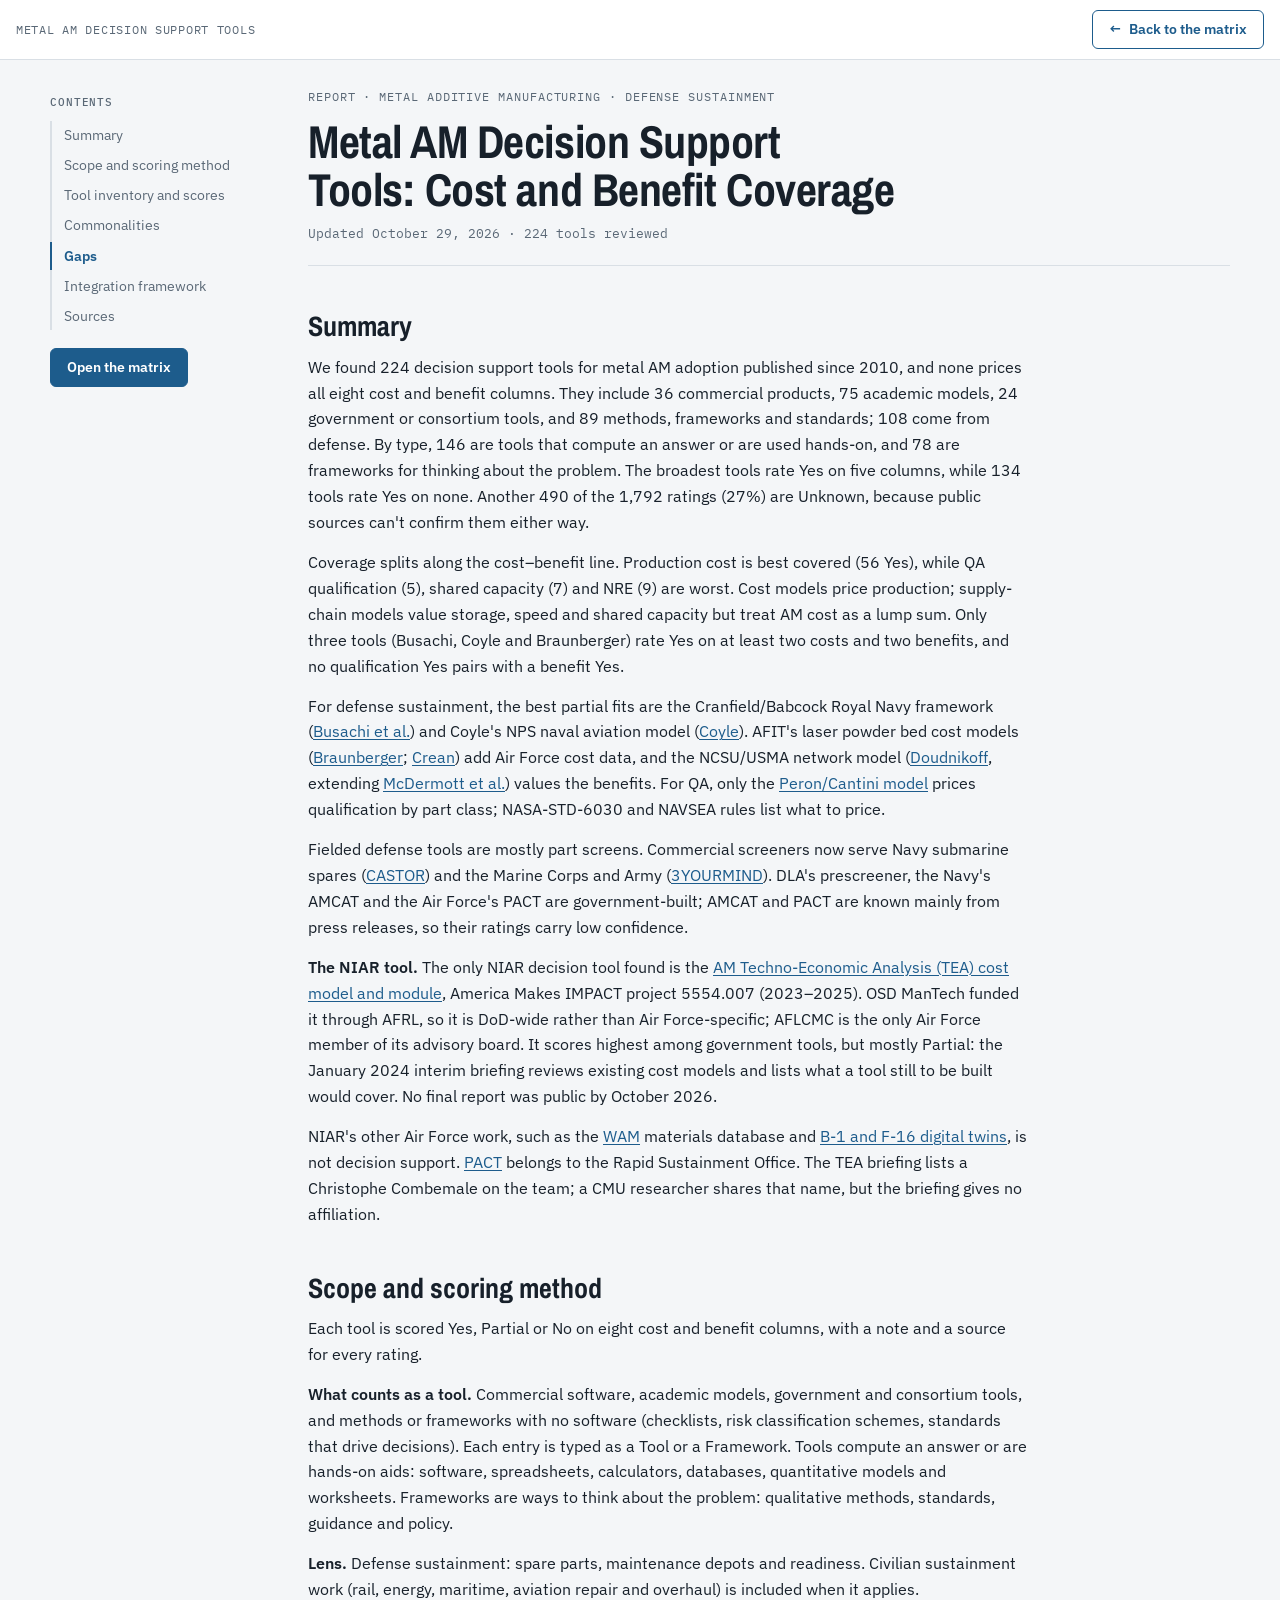
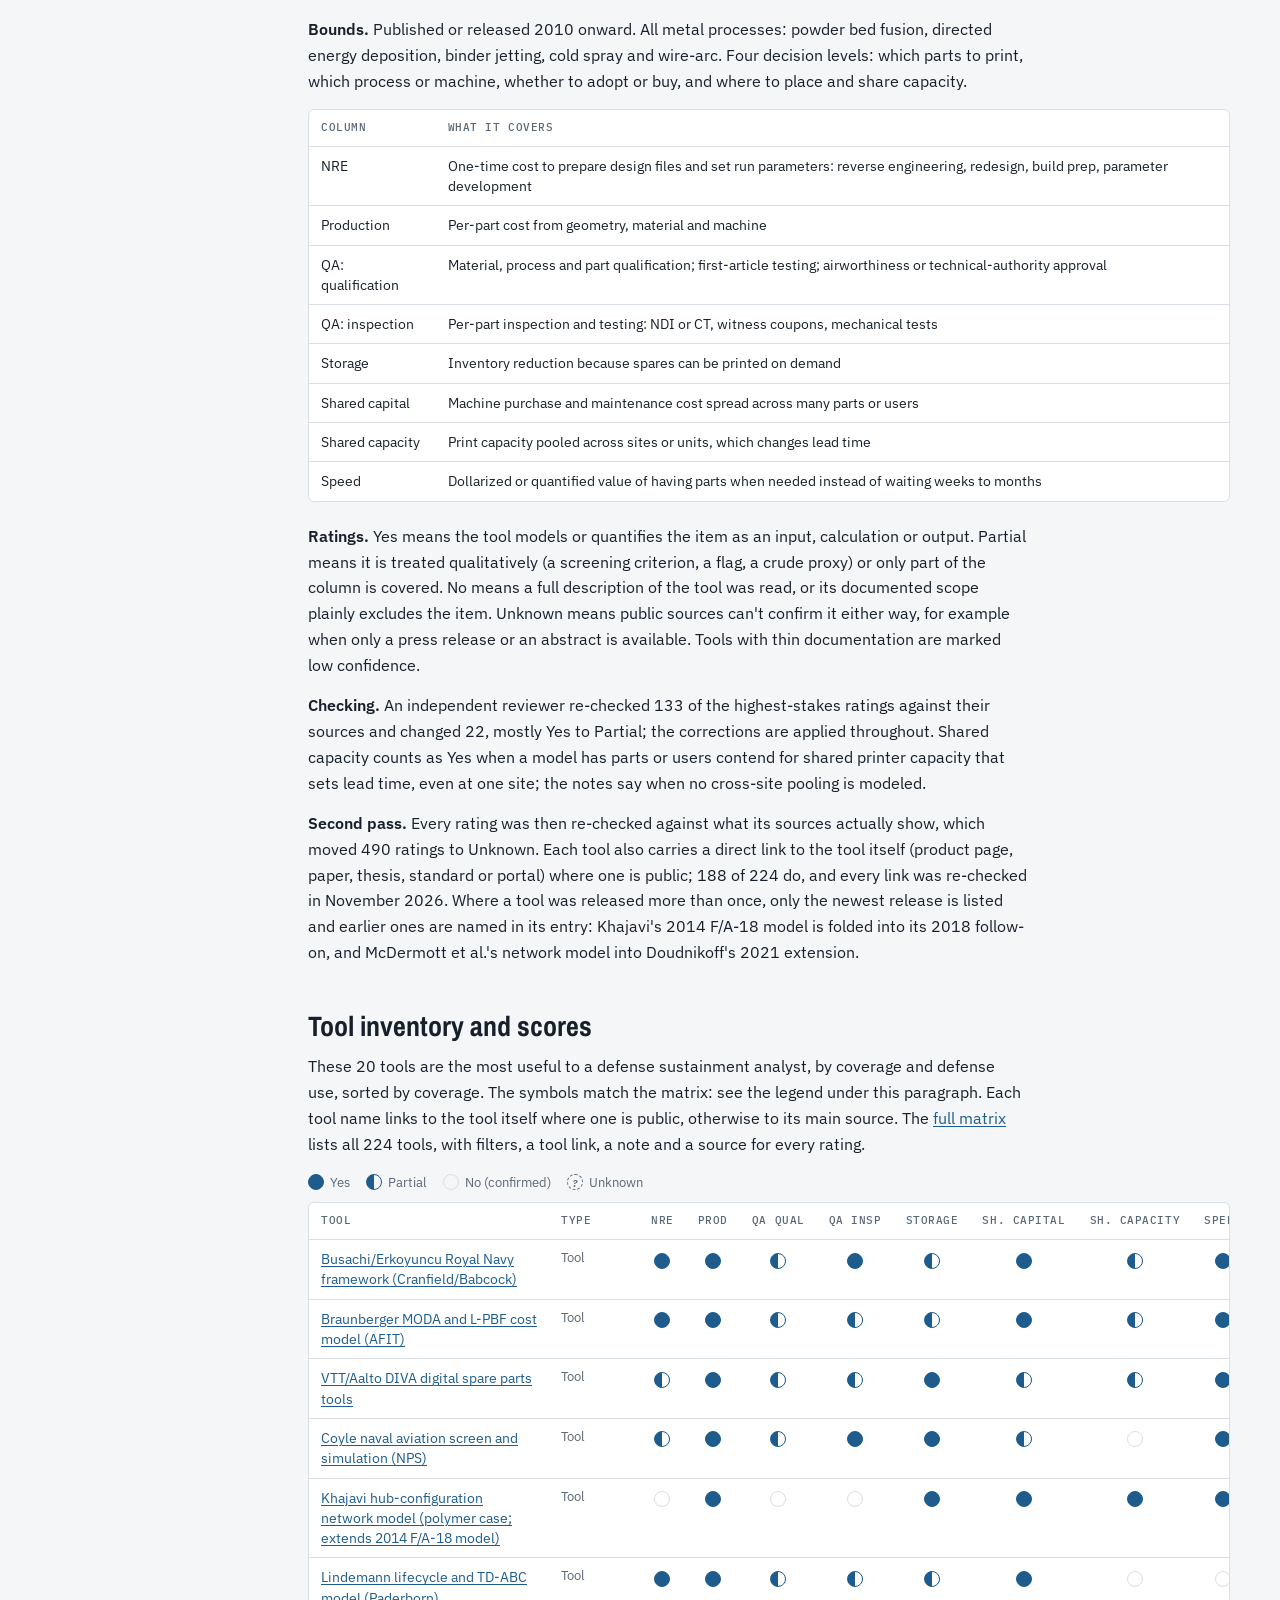
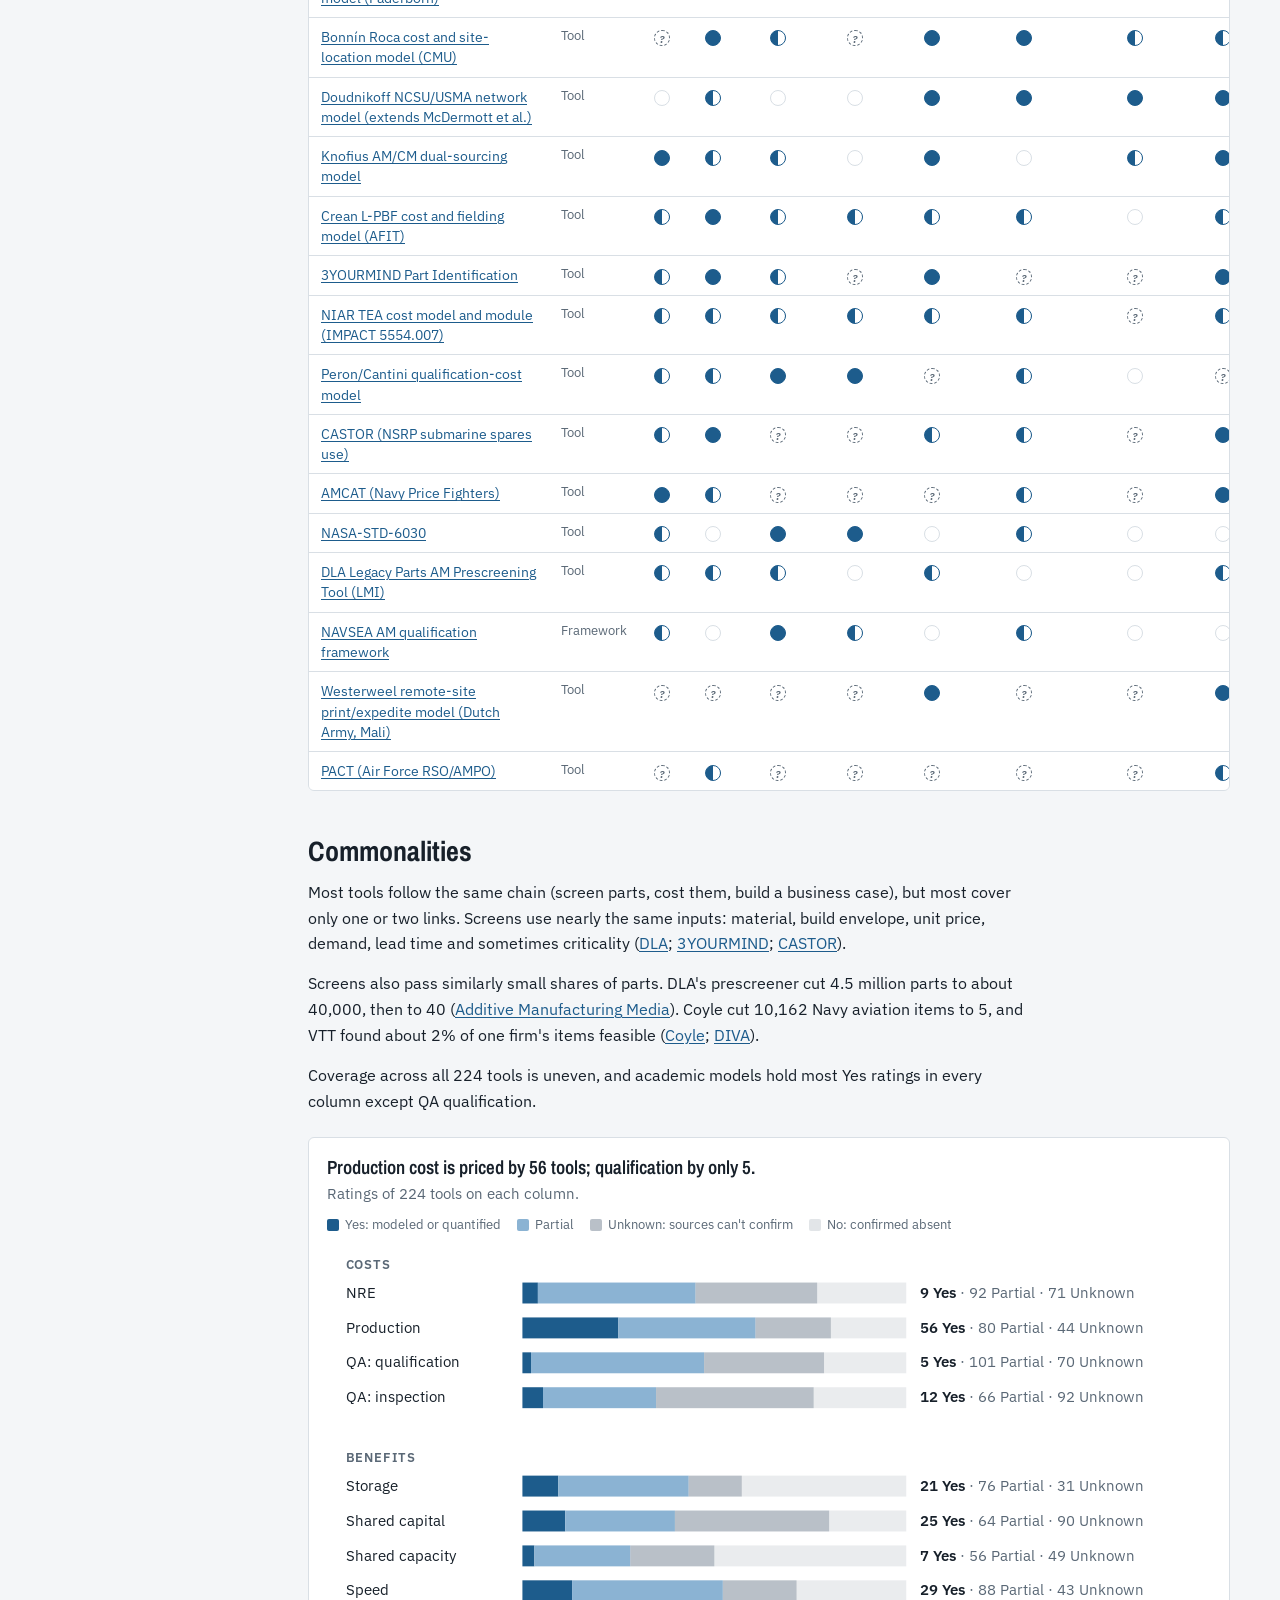
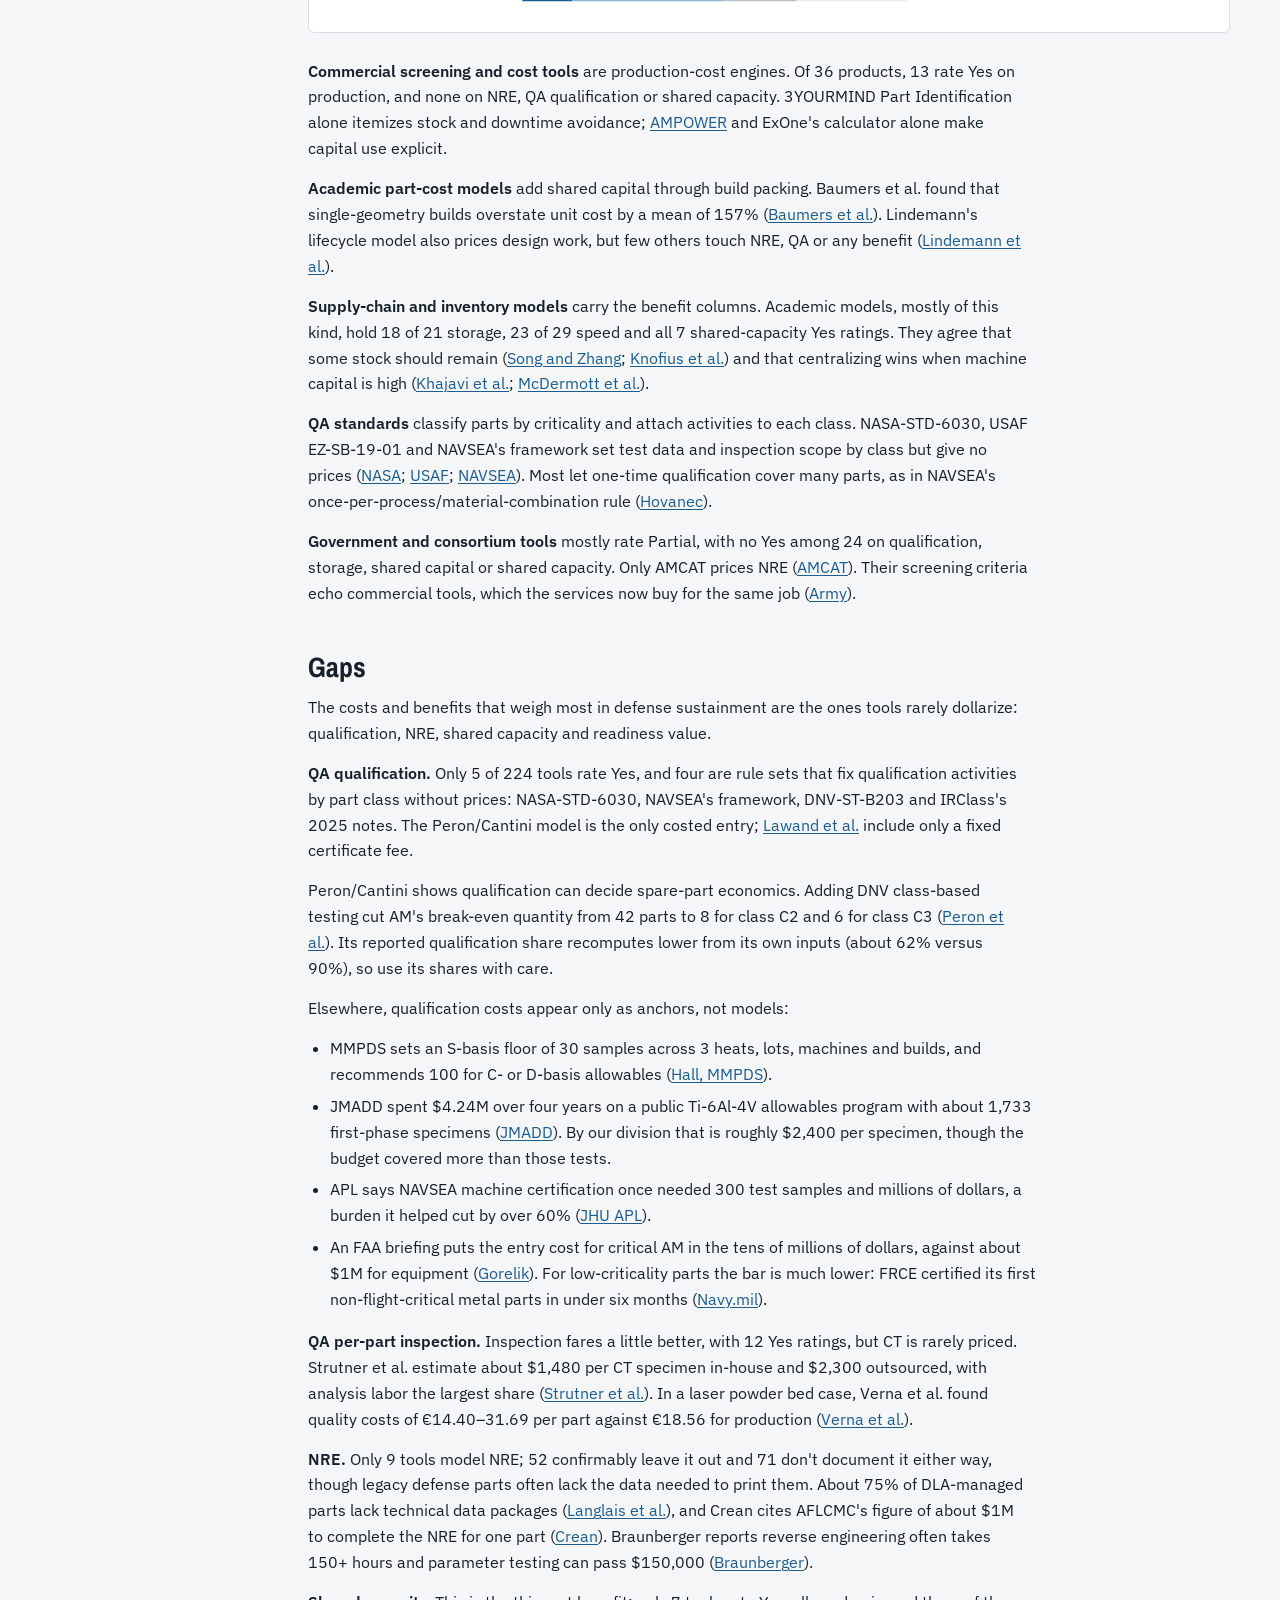
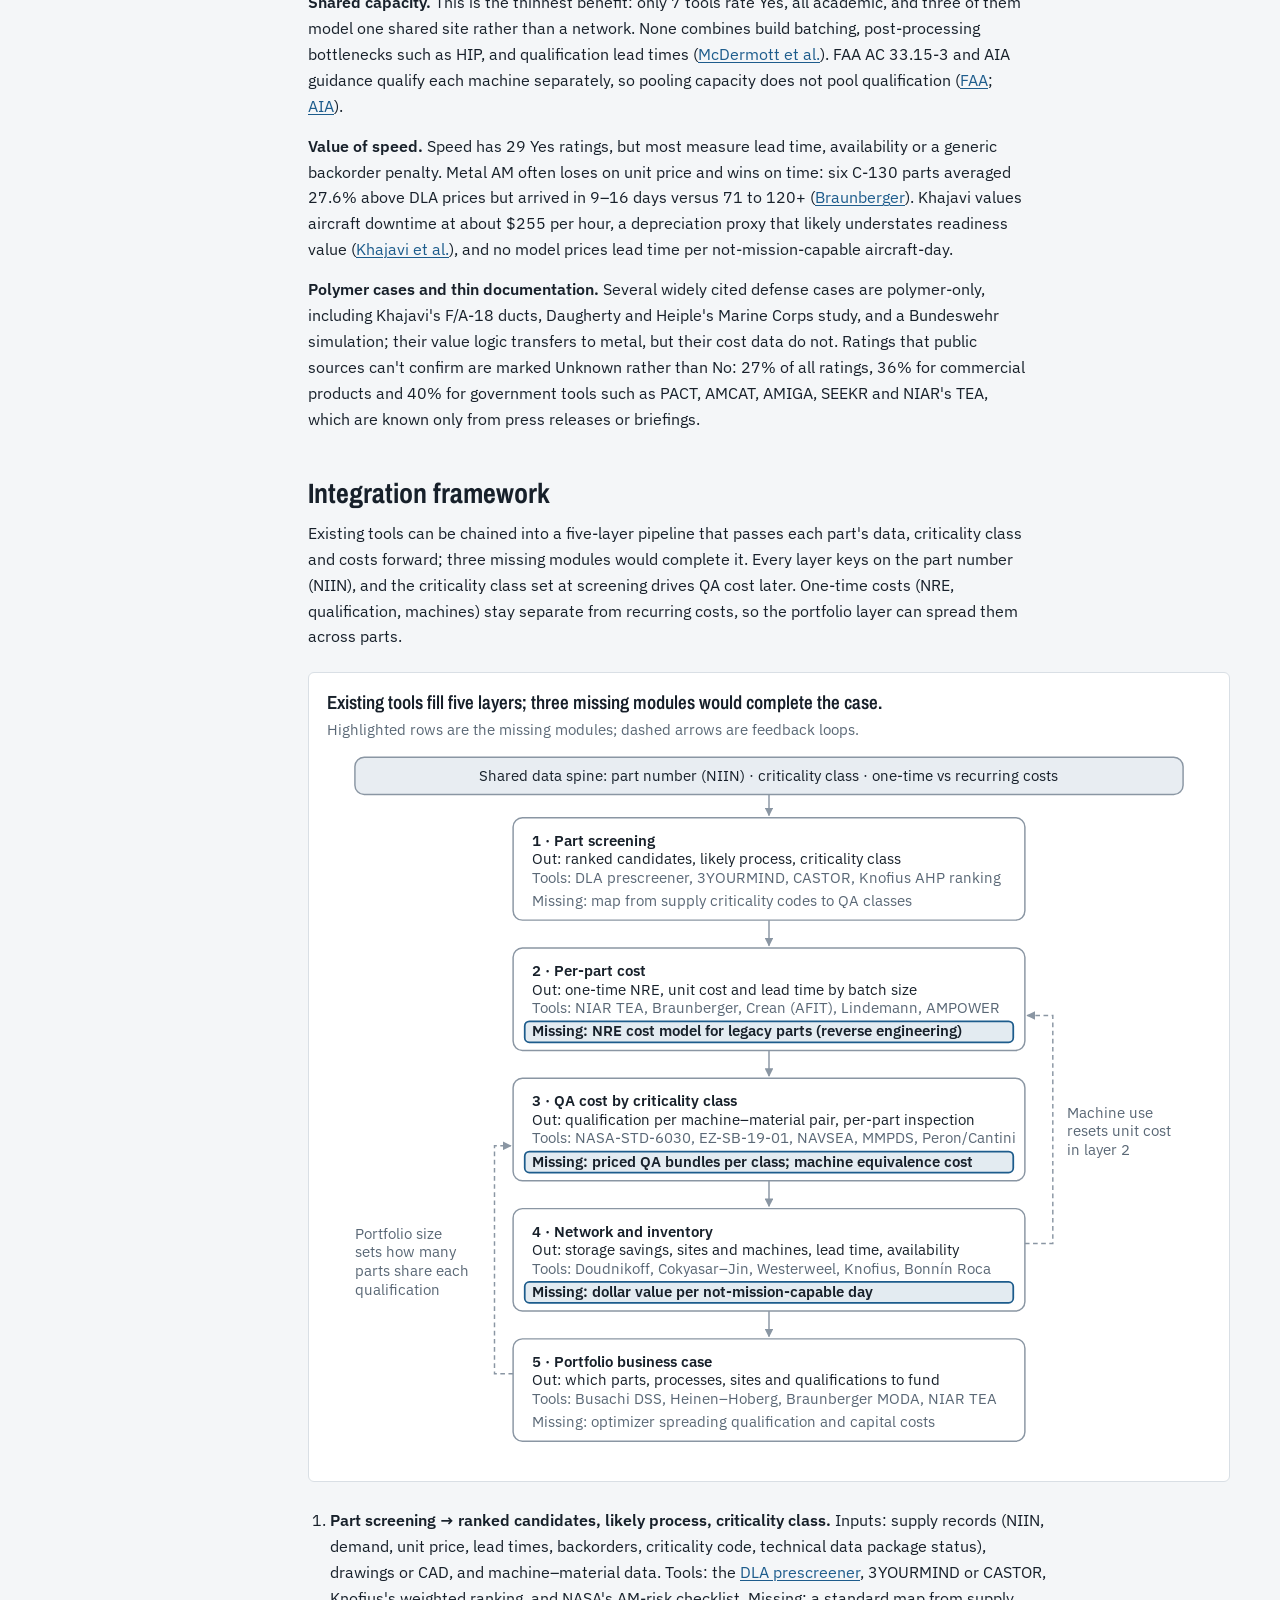
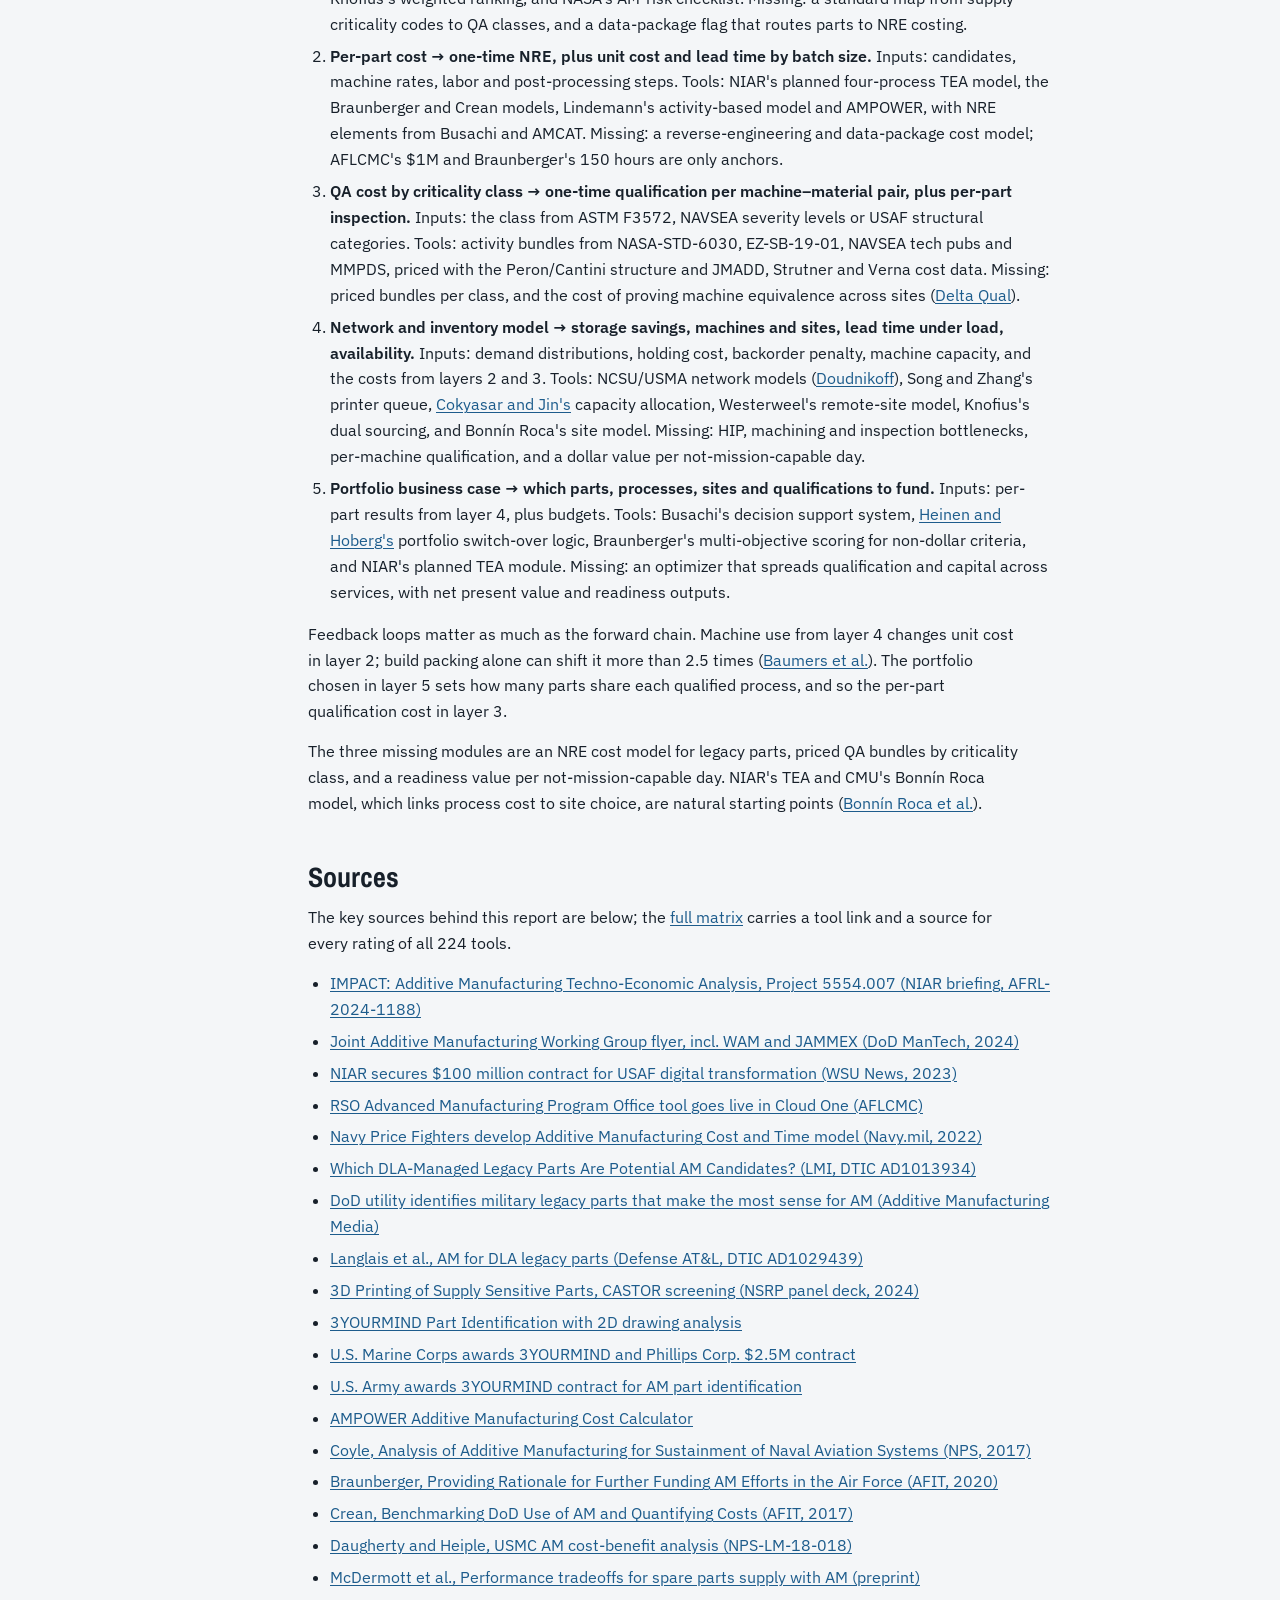
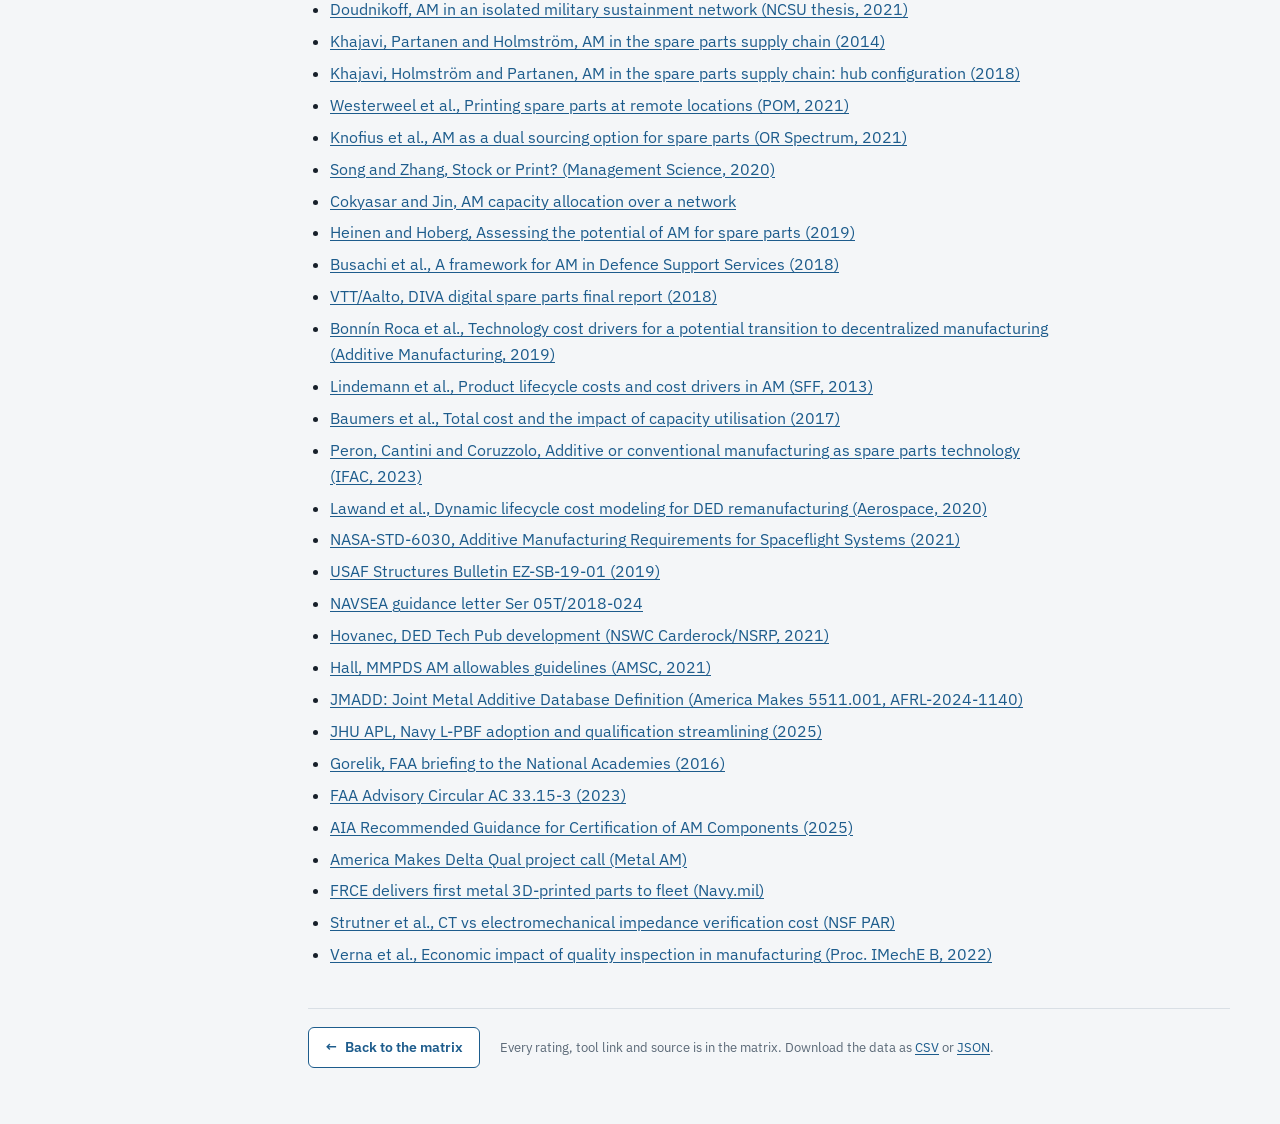
==== commit f95e87f1: "Updated Dashboard" ====
--- a/report.html
+++ b/report.html
@@ -101,7 +101,7 @@
       <div class="byline">Updated October 29, 2026 · 224 tools reviewed</div>
     </header>
 <h2 id="summary">Summary</h2>
-<p>We found 224 decision support tools for metal AM adoption published since 2010, and none prices all eight cost and benefit columns. They include 36 commercial products, 75 academic models, 24 government or consortium tools, and 89 methods, frameworks and standards; 108 come from defense. The broadest tools rate Yes on five columns, while 134 tools rate Yes on none. Another 490 of the 1,792 ratings (27%) are Unknown, because public sources can't confirm them either way.</p>
+<p>We found 224 decision support tools for metal AM adoption published since 2010, and none prices all eight cost and benefit columns. They include 36 commercial products, 75 academic models, 24 government or consortium tools, and 89 methods, frameworks and standards; 108 come from defense. By type, 146 are tools that compute an answer or are used hands-on, and 78 are frameworks for thinking about the problem. The broadest tools rate Yes on five columns, while 134 tools rate Yes on none. Another 490 of the 1,792 ratings (27%) are Unknown, because public sources can't confirm them either way.</p>
 <p>Coverage splits along the cost–benefit line. Production cost is best covered (56 Yes), while QA qualification (5), shared capacity (7) and NRE (9) are worst. Cost models price production; supply-chain models value storage, speed and shared capacity but treat AM cost as a lump sum. Only three tools (Busachi, Coyle and Braunberger) rate Yes on at least two costs and two benefits, and no qualification Yes pairs with a benefit Yes.</p>
 <p>For defense sustainment, the best partial fits are the Cranfield/Babcock Royal Navy framework (<a href="https://doi.org/10.1007/s13198-017-0585-9" target="_blank" rel="noopener">Busachi et al.</a>) and Coyle's NPS naval aviation model (<a href="https://apps.dtic.mil/sti/pdfs/AD1046824.pdf" target="_blank" rel="noopener">Coyle</a>). AFIT's laser powder bed cost models (<a href="https://scholar.afit.edu/etd/3748/" target="_blank" rel="noopener">Braunberger</a>; <a href="https://scholar.afit.edu/etd/791/" target="_blank" rel="noopener">Crean</a>) add Air Force cost data, and the NCSU/USMA network model (<a href="https://repository.lib.ncsu.edu/server/api/core/bitstreams/6d683c20-48b9-46a7-9ef5-a8db0865b4dc/content" target="_blank" rel="noopener">Doudnikoff</a>, extending <a href="https://engrxiv.org/preprint/download/2007/4037/3021" target="_blank" rel="noopener">McDermott et al.</a>) values the benefits. For QA, only the <a href="https://doi.org/10.1080/09537287.2025.2494096" target="_blank" rel="noopener">Peron/Cantini model</a> prices qualification by part class; NASA-STD-6030 and NAVSEA rules list what to price.</p>
 <p>Fielded defense tools are mostly part screens. Commercial screeners now serve Navy submarine spares (<a href="https://www.nsrp.org/wp-content/uploads/2024/07/02-05_MGREEN_3D-Printing-of-Supply-Sensitive-Parts_BTSDMT-Meeting.pdf" target="_blank" rel="noopener">CASTOR</a>) and the Marine Corps and Army (<a href="https://www.3yourmind.com/news/u.s.-marine-corps.-awards-3yourmind-and-phillips-corp.-2.5m-contract" target="_blank" rel="noopener">3YOURMIND</a>). DLA's prescreener, the Navy's AMCAT and the Air Force's PACT are government-built; AMCAT and PACT are known mainly from press releases, so their ratings carry low confidence.</p>
@@ -109,7 +109,7 @@
 <p>NIAR's other Air Force work, such as the <a href="https://www.dodmantech.mil/Portals/107/JAMWGFlyer_20241114_1.pdf" target="_blank" rel="noopener">WAM</a> materials database and <a href="https://news.wichita.edu/2023/08/03/niar-secures-100-million-contract-for-digital-transformation-and-technologies-to-support-usaf-operational-readiness/" target="_blank" rel="noopener">B-1 and F-16 digital twins</a>, is not decision support. <a href="https://www.aflcmc.af.mil/NEWS/Article/3596164/rapid-sustainment-office-advanced-manufacturing-program-office-tool-goes-live-i/" target="_blank" rel="noopener">PACT</a> belongs to the Rapid Sustainment Office. The TEA briefing lists a Christophe Combemale on the team; a CMU researcher shares that name, but the briefing gives no affiliation.</p>
 <h2 id="scope-and-scoring-method">Scope and scoring method</h2>
 <p>Each tool is scored Yes, Partial or No on eight cost and benefit columns, with a note and a source for every rating.</p>
-<p><strong>What counts as a tool.</strong> Commercial software, academic models, government and consortium tools, and methods or frameworks with no software (checklists, risk classification schemes, standards that drive decisions).</p>
+<p><strong>What counts as a tool.</strong> Commercial software, academic models, government and consortium tools, and methods or frameworks with no software (checklists, risk classification schemes, standards that drive decisions). Each entry is typed as a Tool or a Framework. Tools compute an answer or are hands-on aids: software, spreadsheets, calculators, databases, quantitative models and worksheets. Frameworks are ways to think about the problem: qualitative methods, standards, guidance and policy.</p>
 <p><strong>Lens.</strong> Defense sustainment: spare parts, maintenance depots and readiness. Civilian sustainment work (rail, energy, maritime, aviation repair and overhaul) is included when it applies.</p>
 <p><strong>Bounds.</strong> Published or released 2010 onward. All metal processes: powder bed fusion, directed energy deposition, binder jetting, cold spray and wire-arc. Four decision levels: which parts to print, which process or machine, whether to adopt or buy, and where to place and share capacity.</p>
 <div class="tablewrap"><table>
@@ -156,7 +156,7 @@
 </table></div>
 <p><strong>Ratings.</strong> Yes means the tool models or quantifies the item as an input, calculation or output. Partial means it is treated qualitatively (a screening criterion, a flag, a crude proxy) or only part of the column is covered. No means a full description of the tool was read, or its documented scope plainly excludes the item. Unknown means public sources can't confirm it either way, for example when only a press release or an abstract is available. Tools with thin documentation are marked low confidence.</p>
 <p><strong>Checking.</strong> An independent reviewer re-checked 133 of the highest-stakes ratings against their sources and changed 22, mostly Yes to Partial; the corrections are applied throughout. Shared capacity counts as Yes when a model has parts or users contend for shared printer capacity that sets lead time, even at one site; the notes say when no cross-site pooling is modeled.</p>
-<p><strong>Second pass.</strong> Every rating was then re-checked against what its sources actually show, which moved 490 ratings to Unknown. Each tool also carries a direct link to the tool itself (product page, paper, thesis, standard or portal) where one is public; 190 of 224 do. Where a tool was released more than once, only the newest release is listed and earlier ones are named in its entry: Khajavi's 2014 F/A-18 model is folded into its 2018 follow-on, and McDermott et al.'s network model into Doudnikoff's 2021 extension.</p>
+<p><strong>Second pass.</strong> Every rating was then re-checked against what its sources actually show, which moved 490 ratings to Unknown. Each tool also carries a direct link to the tool itself (product page, paper, thesis, standard or portal) where one is public; 188 of 224 do, and every link was re-checked in November 2026. Where a tool was released more than once, only the newest release is listed and earlier ones are named in its entry: Khajavi's 2014 F/A-18 model is folded into its 2018 follow-on, and McDermott et al.'s network model into Doudnikoff's 2021 extension.</p>
 <h2 id="tool-inventory-and-scores">Tool inventory and scores</h2>
 <p>These 20 tools are the most useful to a defense sustainment analyst, by coverage and defense use, sorted by coverage. The symbols match the matrix: see the legend under this paragraph. Each tool name links to the tool itself where one is public, otherwise to its main source. The <a href="index.html">full matrix</a> lists all 224 tools, with filters, a tool link, a note and a source for every rating.</p>
 <div class="legend inv-legend"><span><i class="dot Yes"></i> Yes</span><span><i class="dot Partial"></i> Partial</span><span><i class="dot No"></i> No (confirmed)</span><span><i class="dot Unknown"></i> Unknown</span></div><div class="tablewrap"><table class="inv">
@@ -178,7 +178,7 @@
 <tbody>
 <tr>
 <td><a href="https://doi.org/10.1007/s13198-017-0585-9" target="_blank" rel="noopener">Busachi/Erkoyuncu Royal Navy framework (Cranfield/Babcock)</a></td>
-<td>Method/framework</td>
+<td>Tool</td>
 <td class="rc"><i class="dot Yes" aria-hidden="true" title="Yes"></i><span class="sr-only">Yes</span></td>
 <td class="rc"><i class="dot Yes" aria-hidden="true" title="Yes"></i><span class="sr-only">Yes</span></td>
 <td class="rc"><i class="dot Partial" aria-hidden="true" title="Partial"></i><span class="sr-only">Partial</span></td>
@@ -191,7 +191,7 @@
 </tr>
 <tr>
 <td><a href="https://scholar.afit.edu/etd/3748/" target="_blank" rel="noopener">Braunberger MODA and L-PBF cost model (AFIT)</a></td>
-<td>Academic model</td>
+<td>Tool</td>
 <td class="rc"><i class="dot Yes" aria-hidden="true" title="Yes"></i><span class="sr-only">Yes</span></td>
 <td class="rc"><i class="dot Yes" aria-hidden="true" title="Yes"></i><span class="sr-only">Yes</span></td>
 <td class="rc"><i class="dot Partial" aria-hidden="true" title="Partial"></i><span class="sr-only">Partial</span></td>
@@ -204,7 +204,7 @@
 </tr>
 <tr>
 <td><a href="https://sarjaweb.vtt.fi/julkaisut/muut/2018/DIVA_final_report.pdf" target="_blank" rel="noopener">VTT/Aalto DIVA digital spare parts tools</a></td>
-<td>Method/framework</td>
+<td>Tool</td>
 <td class="rc"><i class="dot Partial" aria-hidden="true" title="Partial"></i><span class="sr-only">Partial</span></td>
 <td class="rc"><i class="dot Yes" aria-hidden="true" title="Yes"></i><span class="sr-only">Yes</span></td>
 <td class="rc"><i class="dot Partial" aria-hidden="true" title="Partial"></i><span class="sr-only">Partial</span></td>
@@ -217,7 +217,7 @@
 </tr>
 <tr>
 <td><a href="https://apps.dtic.mil/sti/pdfs/AD1046824.pdf" target="_blank" rel="noopener">Coyle naval aviation screen and simulation (NPS)</a></td>
-<td>Academic model</td>
+<td>Tool</td>
 <td class="rc"><i class="dot Partial" aria-hidden="true" title="Partial"></i><span class="sr-only">Partial</span></td>
 <td class="rc"><i class="dot Yes" aria-hidden="true" title="Yes"></i><span class="sr-only">Yes</span></td>
 <td class="rc"><i class="dot Partial" aria-hidden="true" title="Partial"></i><span class="sr-only">Partial</span></td>
@@ -230,7 +230,7 @@
 </tr>
 <tr>
 <td><a href="https://doi.org/10.1108/RPJ-03-2017-0052" target="_blank" rel="noopener">Khajavi hub-configuration network model (polymer case; extends 2014 F/A-18 model)</a></td>
-<td>Academic model</td>
+<td>Tool</td>
 <td class="rc"><i class="dot No" aria-hidden="true" title="No"></i><span class="sr-only">No</span></td>
 <td class="rc"><i class="dot Yes" aria-hidden="true" title="Yes"></i><span class="sr-only">Yes</span></td>
 <td class="rc"><i class="dot No" aria-hidden="true" title="No"></i><span class="sr-only">No</span></td>
@@ -243,7 +243,7 @@
 </tr>
 <tr>
 <td><a href="https://utw10945.utweb.utexas.edu/Manuscripts/2013/2013-79-Lindemann.pdf" target="_blank" rel="noopener">Lindemann lifecycle and TD-ABC model (Paderborn)</a></td>
-<td>Academic model</td>
+<td>Tool</td>
 <td class="rc"><i class="dot Yes" aria-hidden="true" title="Yes"></i><span class="sr-only">Yes</span></td>
 <td class="rc"><i class="dot Yes" aria-hidden="true" title="Yes"></i><span class="sr-only">Yes</span></td>
 <td class="rc"><i class="dot Partial" aria-hidden="true" title="Partial"></i><span class="sr-only">Partial</span></td>
@@ -256,7 +256,7 @@
 </tr>
 <tr>
 <td><a href="https://doi.org/10.1016/j.addma.2019.04.010" target="_blank" rel="noopener">Bonnín Roca cost and site-location model (CMU)</a></td>
-<td>Academic model</td>
+<td>Tool</td>
 <td class="rc"><i class="dot Unknown" aria-hidden="true" title="Unknown"></i><span class="sr-only">Unknown</span></td>
 <td class="rc"><i class="dot Yes" aria-hidden="true" title="Yes"></i><span class="sr-only">Yes</span></td>
 <td class="rc"><i class="dot Partial" aria-hidden="true" title="Partial"></i><span class="sr-only">Partial</span></td>
@@ -269,7 +269,7 @@
 </tr>
 <tr>
 <td><a href="https://repository.lib.ncsu.edu/server/api/core/bitstreams/6d683c20-48b9-46a7-9ef5-a8db0865b4dc/content" target="_blank" rel="noopener">Doudnikoff NCSU/USMA network model (extends McDermott et al.)</a></td>
-<td>Academic model</td>
+<td>Tool</td>
 <td class="rc"><i class="dot No" aria-hidden="true" title="No"></i><span class="sr-only">No</span></td>
 <td class="rc"><i class="dot Partial" aria-hidden="true" title="Partial"></i><span class="sr-only">Partial</span></td>
 <td class="rc"><i class="dot No" aria-hidden="true" title="No"></i><span class="sr-only">No</span></td>
@@ -282,7 +282,7 @@
 </tr>
 <tr>
 <td><a href="https://doi.org/10.1007/s00291-020-00608-7" target="_blank" rel="noopener">Knofius AM/CM dual-sourcing model</a></td>
-<td>Academic model</td>
+<td>Tool</td>
 <td class="rc"><i class="dot Yes" aria-hidden="true" title="Yes"></i><span class="sr-only">Yes</span></td>
 <td class="rc"><i class="dot Partial" aria-hidden="true" title="Partial"></i><span class="sr-only">Partial</span></td>
 <td class="rc"><i class="dot Partial" aria-hidden="true" title="Partial"></i><span class="sr-only">Partial</span></td>
@@ -295,7 +295,7 @@
 </tr>
 <tr>
 <td><a href="https://scholar.afit.edu/etd/791/" target="_blank" rel="noopener">Crean L-PBF cost and fielding model (AFIT)</a></td>
-<td>Academic model</td>
+<td>Tool</td>
 <td class="rc"><i class="dot Partial" aria-hidden="true" title="Partial"></i><span class="sr-only">Partial</span></td>
 <td class="rc"><i class="dot Yes" aria-hidden="true" title="Yes"></i><span class="sr-only">Yes</span></td>
 <td class="rc"><i class="dot Partial" aria-hidden="true" title="Partial"></i><span class="sr-only">Partial</span></td>
@@ -308,7 +308,7 @@
 </tr>
 <tr>
 <td><a href="https://www.3yourmind.com/part-identification-software" target="_blank" rel="noopener">3YOURMIND Part Identification</a></td>
-<td>Commercial</td>
+<td>Tool</td>
 <td class="rc"><i class="dot Partial" aria-hidden="true" title="Partial"></i><span class="sr-only">Partial</span></td>
 <td class="rc"><i class="dot Yes" aria-hidden="true" title="Yes"></i><span class="sr-only">Yes</span></td>
 <td class="rc"><i class="dot Partial" aria-hidden="true" title="Partial"></i><span class="sr-only">Partial</span></td>
@@ -321,7 +321,7 @@
 </tr>
 <tr>
 <td><a href="https://www.americamakes.us/wp-content/uploads/2024/03/5554.007-IMPACT-Additive-Manufacturing-Techno-Economic-Analysis-AFRL-2024-1188.pdf" target="_blank" rel="noopener">NIAR TEA cost model and module (IMPACT 5554.007)</a></td>
-<td>Gov't/consortium</td>
+<td>Tool</td>
 <td class="rc"><i class="dot Partial" aria-hidden="true" title="Partial"></i><span class="sr-only">Partial</span></td>
 <td class="rc"><i class="dot Partial" aria-hidden="true" title="Partial"></i><span class="sr-only">Partial</span></td>
 <td class="rc"><i class="dot Partial" aria-hidden="true" title="Partial"></i><span class="sr-only">Partial</span></td>
@@ -334,7 +334,7 @@
 </tr>
 <tr>
 <td><a href="https://doi.org/10.1080/09537287.2025.2494096" target="_blank" rel="noopener">Peron/Cantini qualification-cost model</a></td>
-<td>Academic model</td>
+<td>Tool</td>
 <td class="rc"><i class="dot Partial" aria-hidden="true" title="Partial"></i><span class="sr-only">Partial</span></td>
 <td class="rc"><i class="dot Partial" aria-hidden="true" title="Partial"></i><span class="sr-only">Partial</span></td>
 <td class="rc"><i class="dot Yes" aria-hidden="true" title="Yes"></i><span class="sr-only">Yes</span></td>
@@ -347,7 +347,7 @@
 </tr>
 <tr>
 <td><a href="https://www.siemens.com/en-us/products/castor-enterprise/" target="_blank" rel="noopener">CASTOR (NSRP submarine spares use)</a></td>
-<td>Commercial</td>
+<td>Tool</td>
 <td class="rc"><i class="dot Partial" aria-hidden="true" title="Partial"></i><span class="sr-only">Partial</span></td>
 <td class="rc"><i class="dot Yes" aria-hidden="true" title="Yes"></i><span class="sr-only">Yes</span></td>
 <td class="rc"><i class="dot Unknown" aria-hidden="true" title="Unknown"></i><span class="sr-only">Unknown</span></td>
@@ -360,7 +360,7 @@
 </tr>
 <tr>
 <td><a href="https://www.navy.mil/Press-Office/News-Stories/Article/3163936/navy-price-fighters-develop-additive-manufacturing-cost-time-model/" target="_blank" rel="noopener">AMCAT (Navy Price Fighters)</a></td>
-<td>Gov't/consortium</td>
+<td>Tool</td>
 <td class="rc"><i class="dot Yes" aria-hidden="true" title="Yes"></i><span class="sr-only">Yes</span></td>
 <td class="rc"><i class="dot Partial" aria-hidden="true" title="Partial"></i><span class="sr-only">Partial</span></td>
 <td class="rc"><i class="dot Unknown" aria-hidden="true" title="Unknown"></i><span class="sr-only">Unknown</span></td>
@@ -373,7 +373,7 @@
 </tr>
 <tr>
 <td><a href="https://standards.nasa.gov/standard/nasa/nasa-std-6030" target="_blank" rel="noopener">NASA-STD-6030</a></td>
-<td>Method/framework</td>
+<td>Tool</td>
 <td class="rc"><i class="dot Partial" aria-hidden="true" title="Partial"></i><span class="sr-only">Partial</span></td>
 <td class="rc"><i class="dot No" aria-hidden="true" title="No"></i><span class="sr-only">No</span></td>
 <td class="rc"><i class="dot Yes" aria-hidden="true" title="Yes"></i><span class="sr-only">Yes</span></td>
@@ -386,7 +386,7 @@
 </tr>
 <tr>
 <td><a href="https://apps.dtic.mil/sti/pdfs/AD1013934.pdf" target="_blank" rel="noopener">DLA Legacy Parts AM Prescreening Tool (LMI)</a></td>
-<td>Gov't/consortium</td>
+<td>Tool</td>
 <td class="rc"><i class="dot Partial" aria-hidden="true" title="Partial"></i><span class="sr-only">Partial</span></td>
 <td class="rc"><i class="dot Partial" aria-hidden="true" title="Partial"></i><span class="sr-only">Partial</span></td>
 <td class="rc"><i class="dot Partial" aria-hidden="true" title="Partial"></i><span class="sr-only">Partial</span></td>
@@ -399,7 +399,7 @@
 </tr>
 <tr>
 <td><a href="https://ammo.ncms.org/wp-content/uploads/024-4870-Ser-05T-2018-024-20180817.pdf" target="_blank" rel="noopener">NAVSEA AM qualification framework</a></td>
-<td>Method/framework</td>
+<td>Framework</td>
 <td class="rc"><i class="dot Partial" aria-hidden="true" title="Partial"></i><span class="sr-only">Partial</span></td>
 <td class="rc"><i class="dot No" aria-hidden="true" title="No"></i><span class="sr-only">No</span></td>
 <td class="rc"><i class="dot Yes" aria-hidden="true" title="Yes"></i><span class="sr-only">Yes</span></td>
@@ -412,7 +412,7 @@
 </tr>
 <tr>
 <td><a href="https://doi.org/10.1111/poms.13298" target="_blank" rel="noopener">Westerweel remote-site print/expedite model (Dutch Army, Mali)</a></td>
-<td>Academic model</td>
+<td>Tool</td>
 <td class="rc"><i class="dot Unknown" aria-hidden="true" title="Unknown"></i><span class="sr-only">Unknown</span></td>
 <td class="rc"><i class="dot Unknown" aria-hidden="true" title="Unknown"></i><span class="sr-only">Unknown</span></td>
 <td class="rc"><i class="dot Unknown" aria-hidden="true" title="Unknown"></i><span class="sr-only">Unknown</span></td>
@@ -425,7 +425,7 @@
 </tr>
 <tr>
 <td><a href="https://www.aflcmc.af.mil/NEWS/Article/3596164/rapid-sustainment-office-advanced-manufacturing-program-office-tool-goes-live-i/" target="_blank" rel="noopener">PACT (Air Force RSO/AMPO)</a></td>
-<td>Gov't/consortium</td>
+<td>Tool</td>
 <td class="rc"><i class="dot Unknown" aria-hidden="true" title="Unknown"></i><span class="sr-only">Unknown</span></td>
 <td class="rc"><i class="dot Partial" aria-hidden="true" title="Partial"></i><span class="sr-only">Partial</span></td>
 <td class="rc"><i class="dot Unknown" aria-hidden="true" title="Unknown"></i><span class="sr-only">Unknown</span></td>
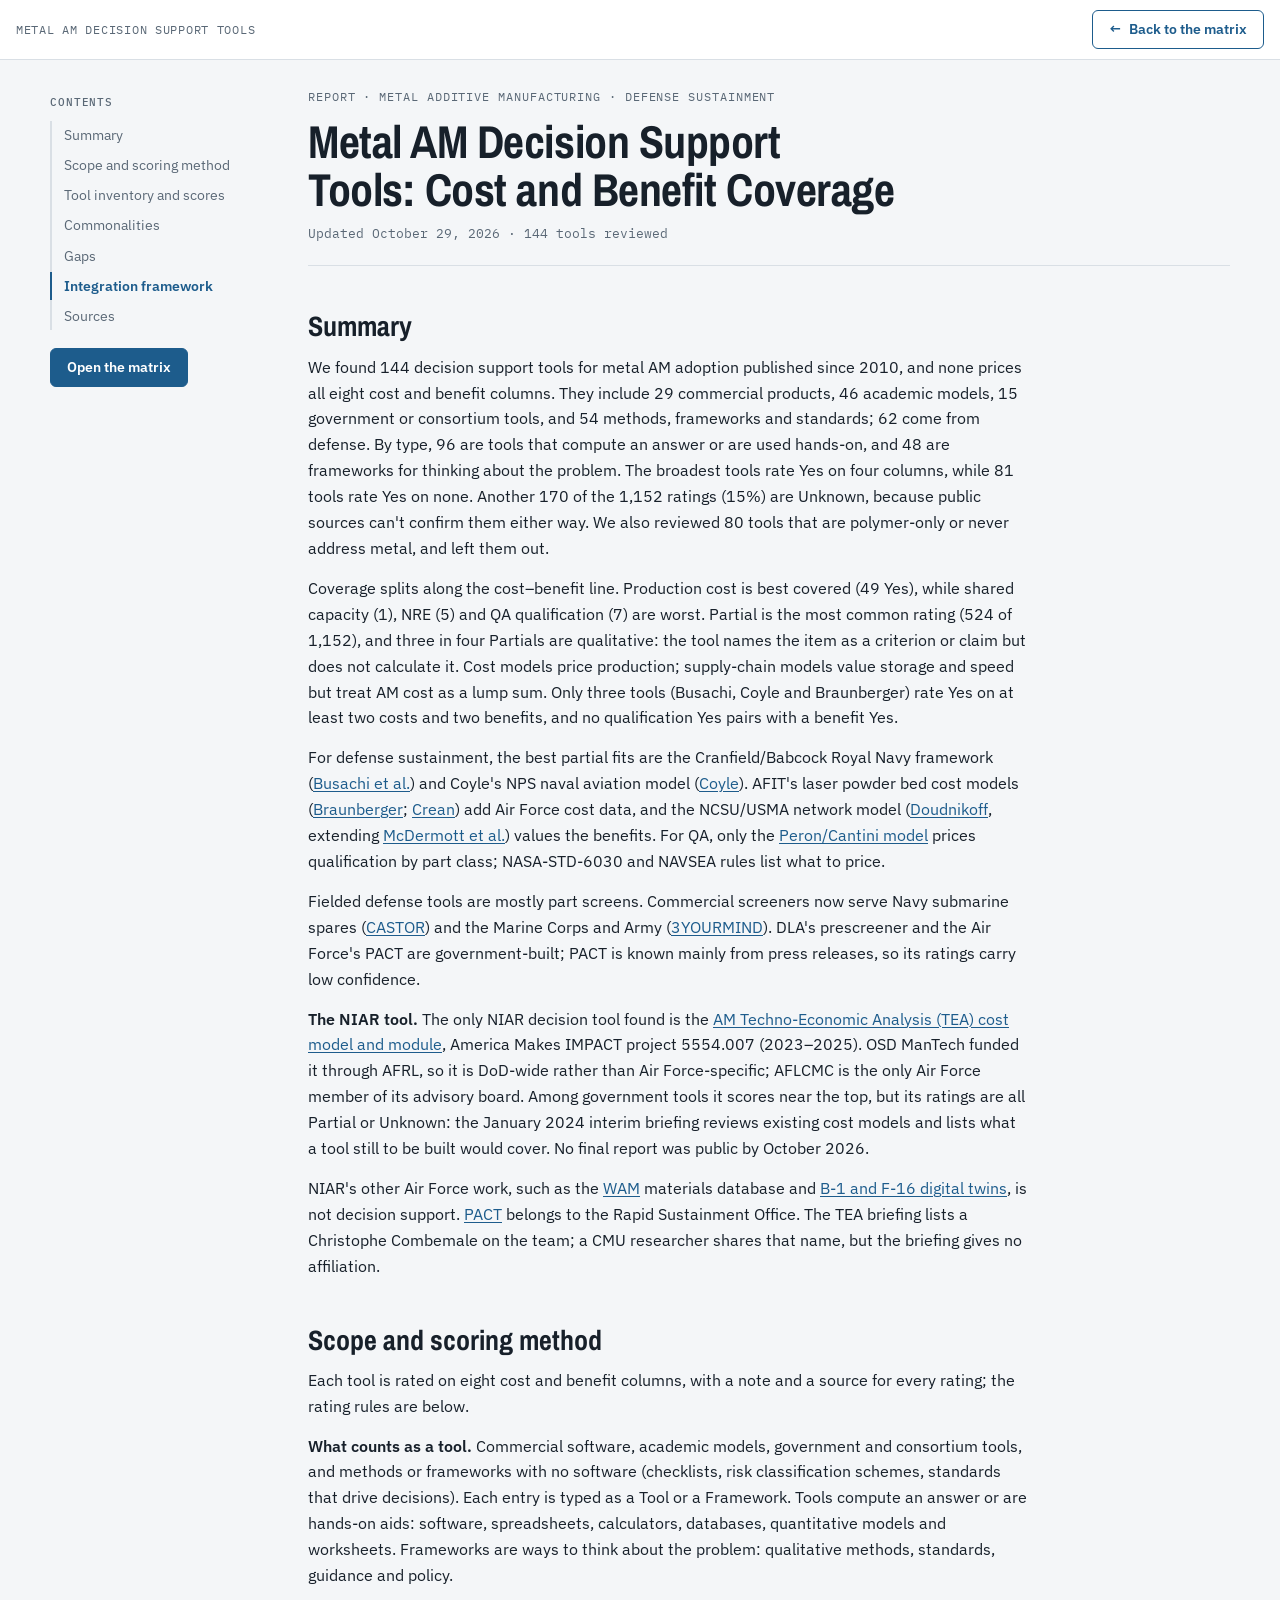
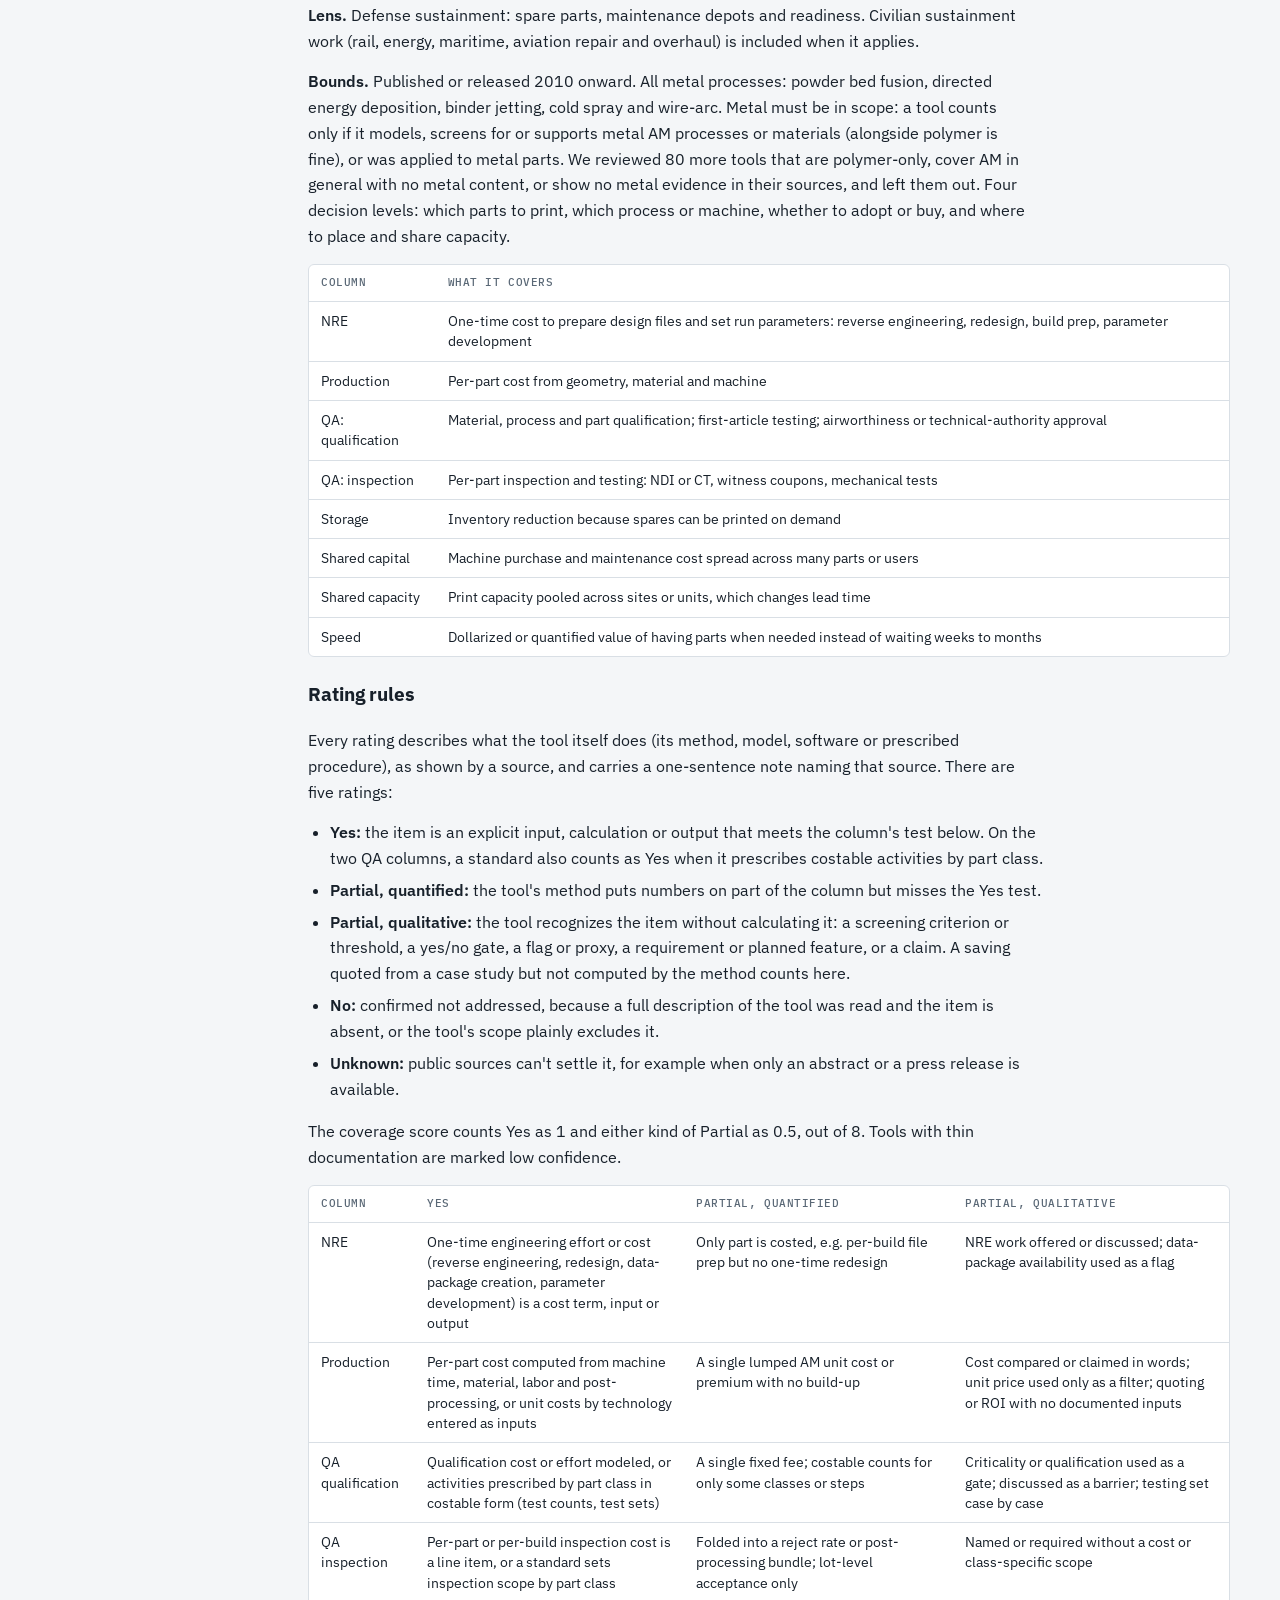
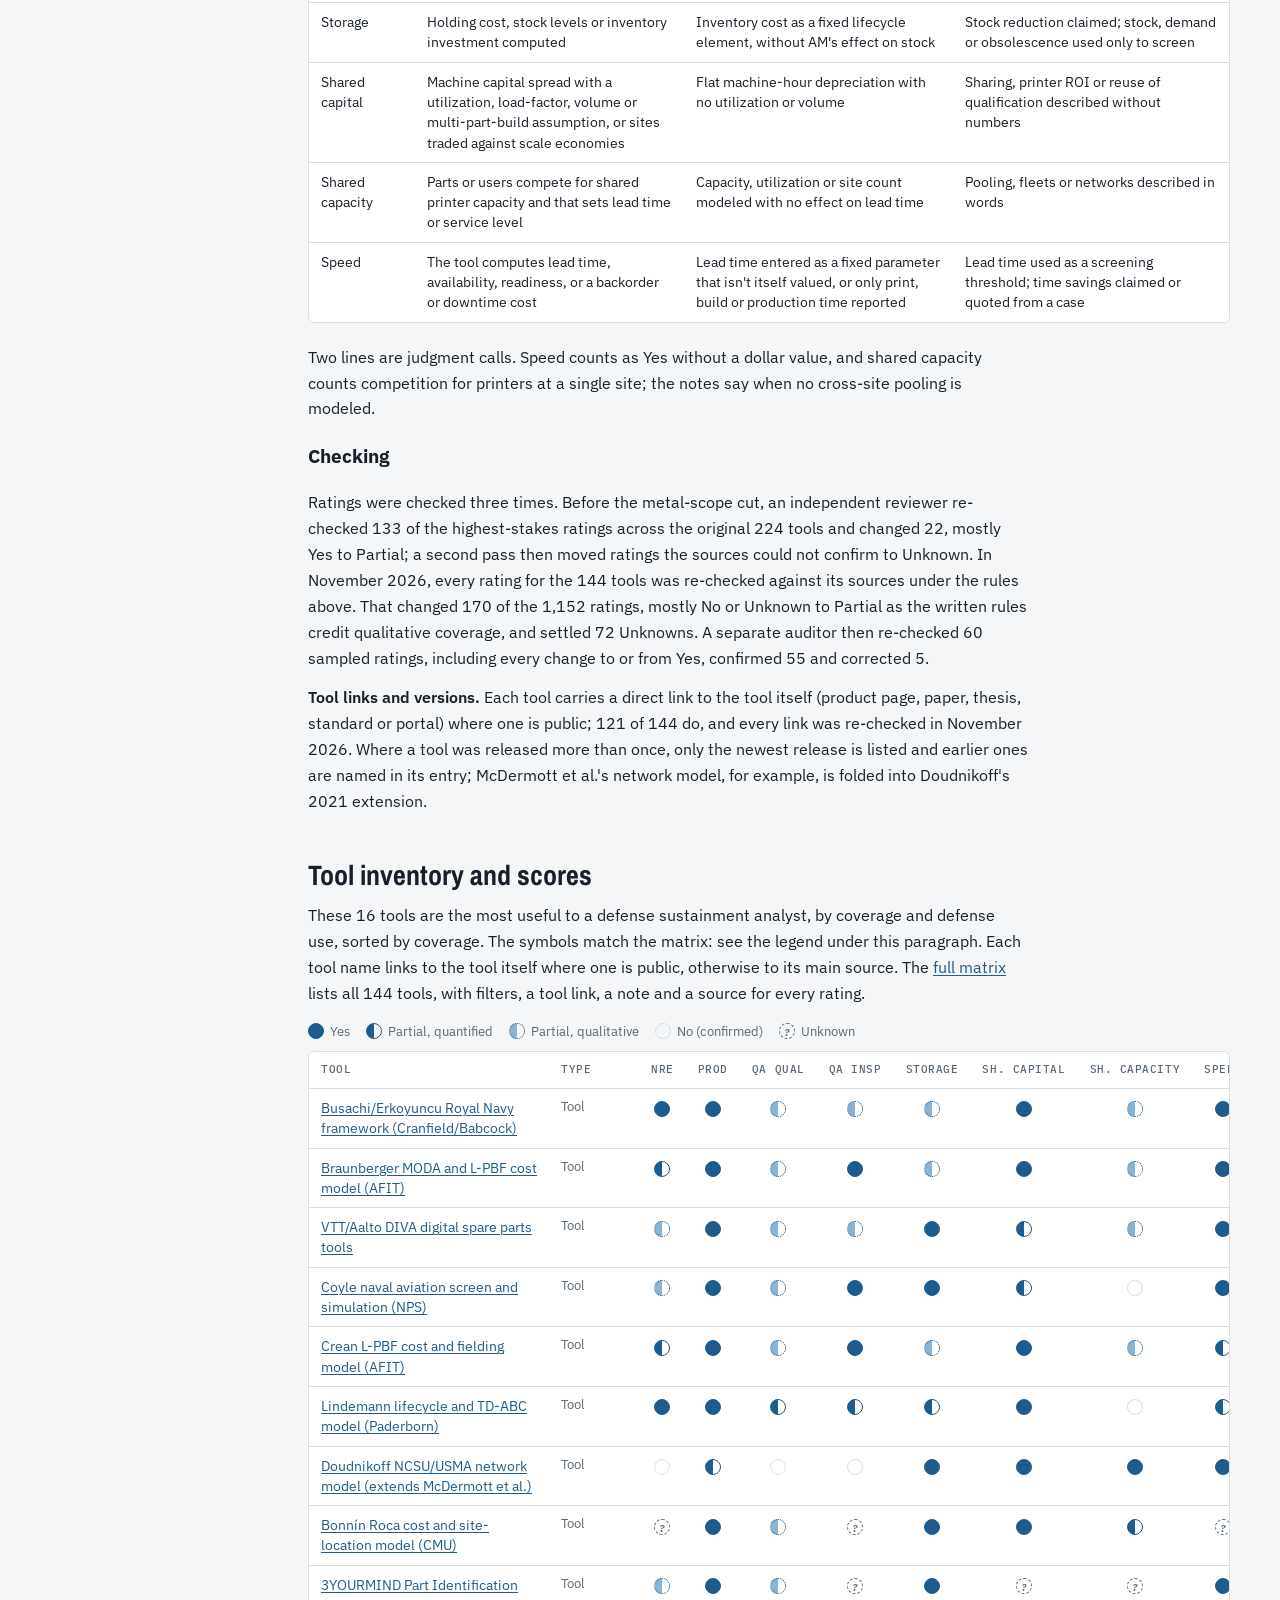
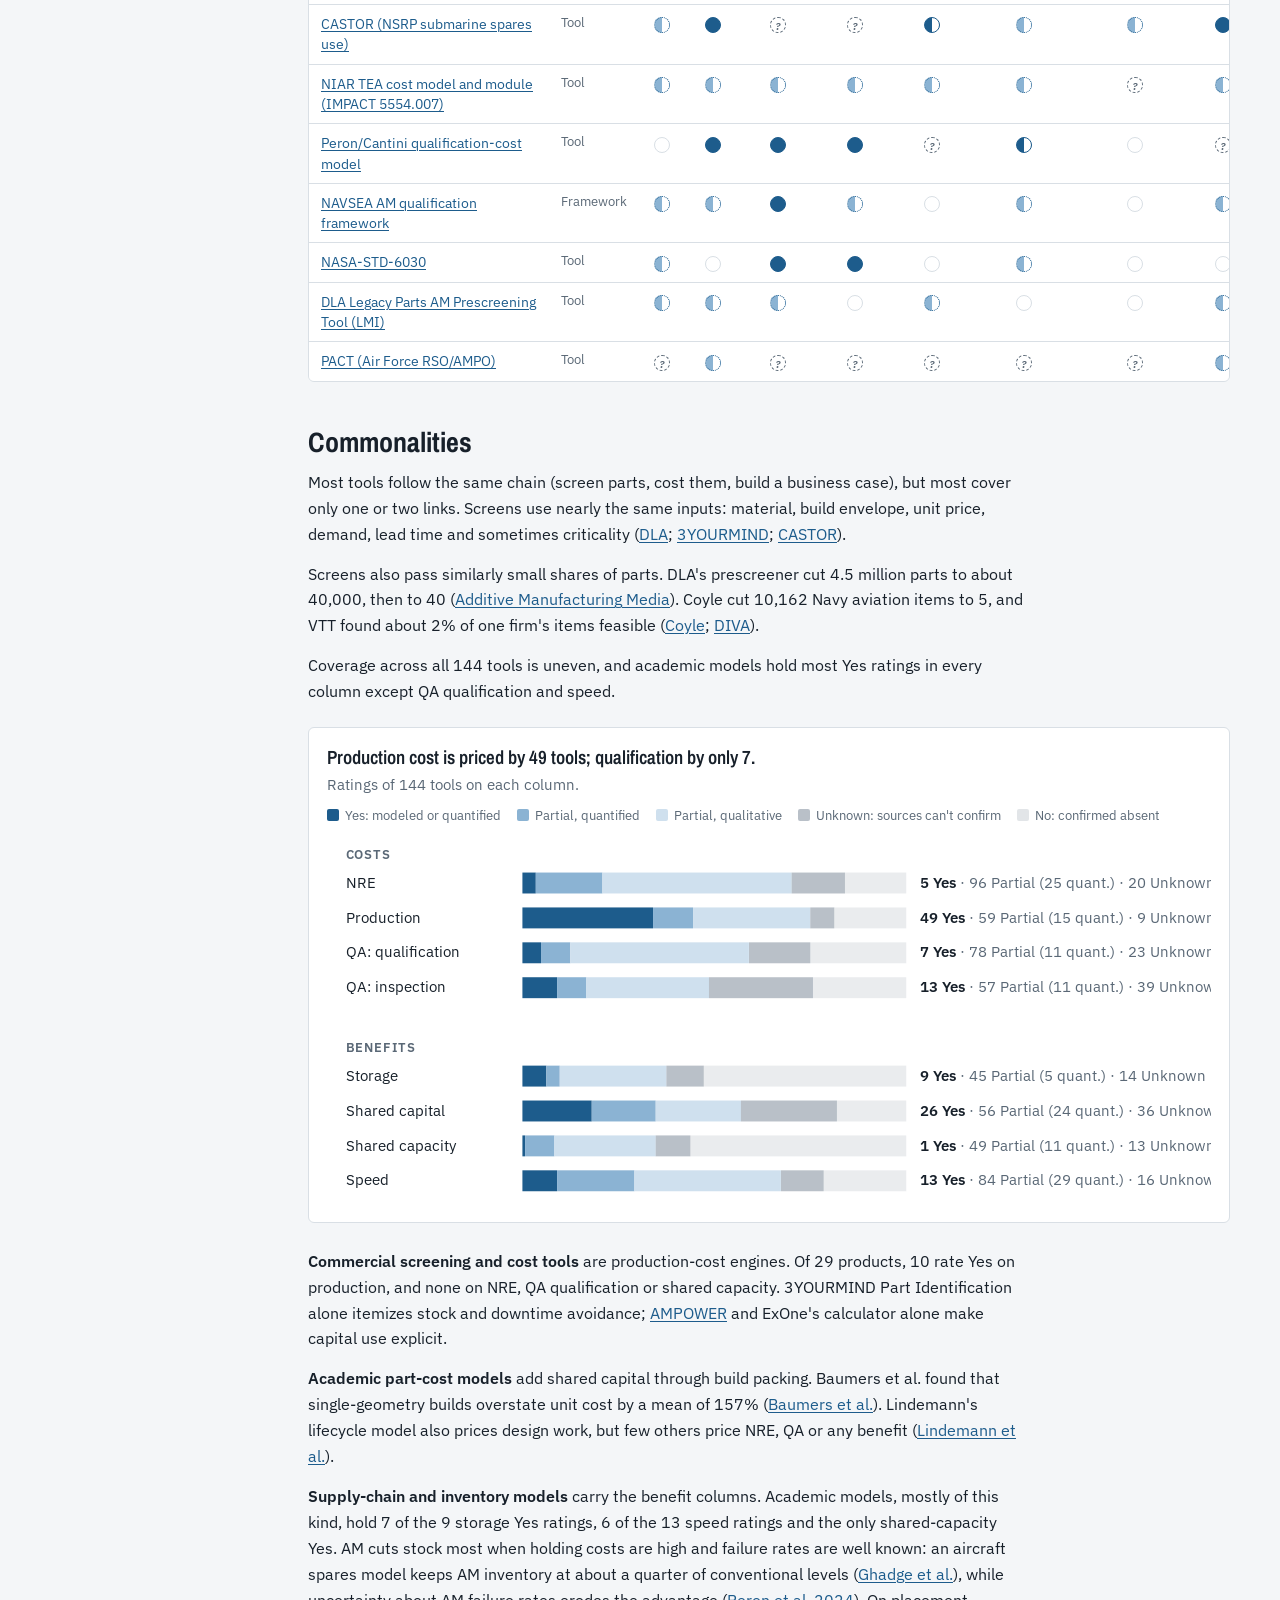
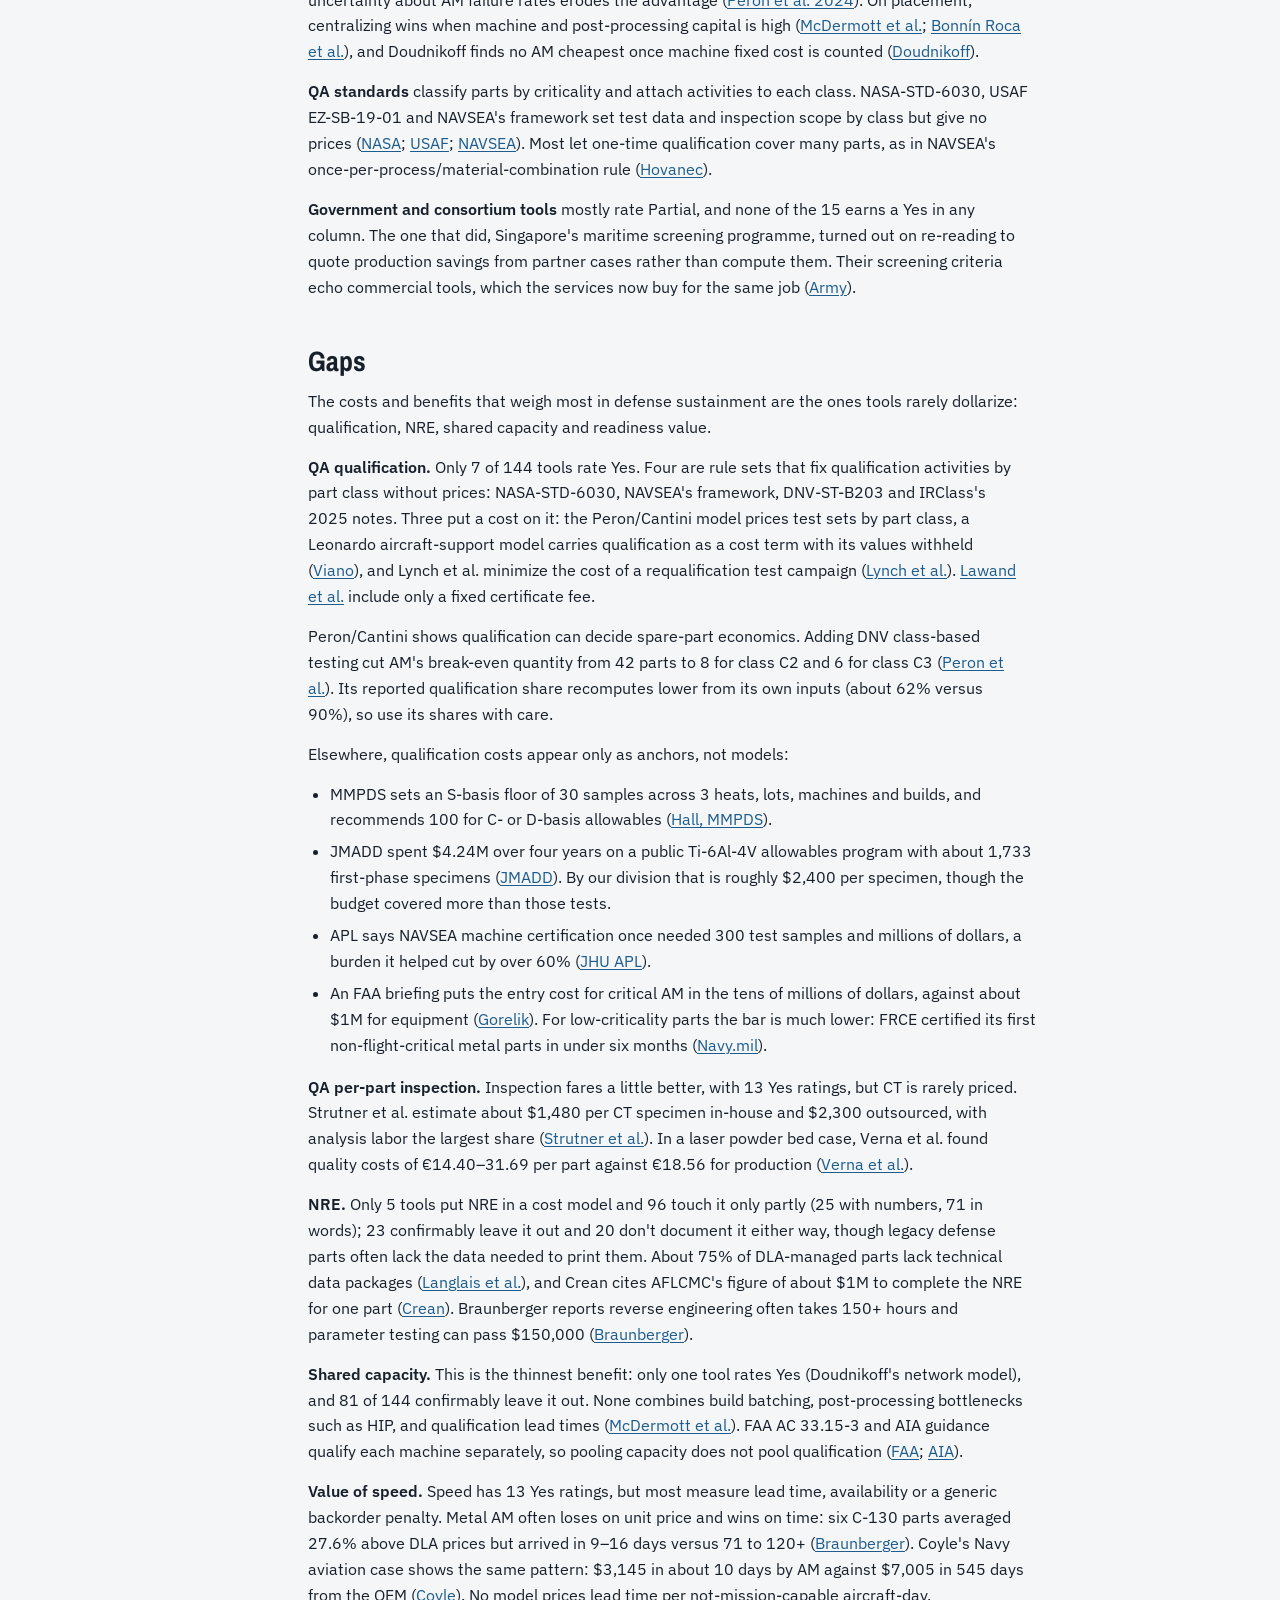
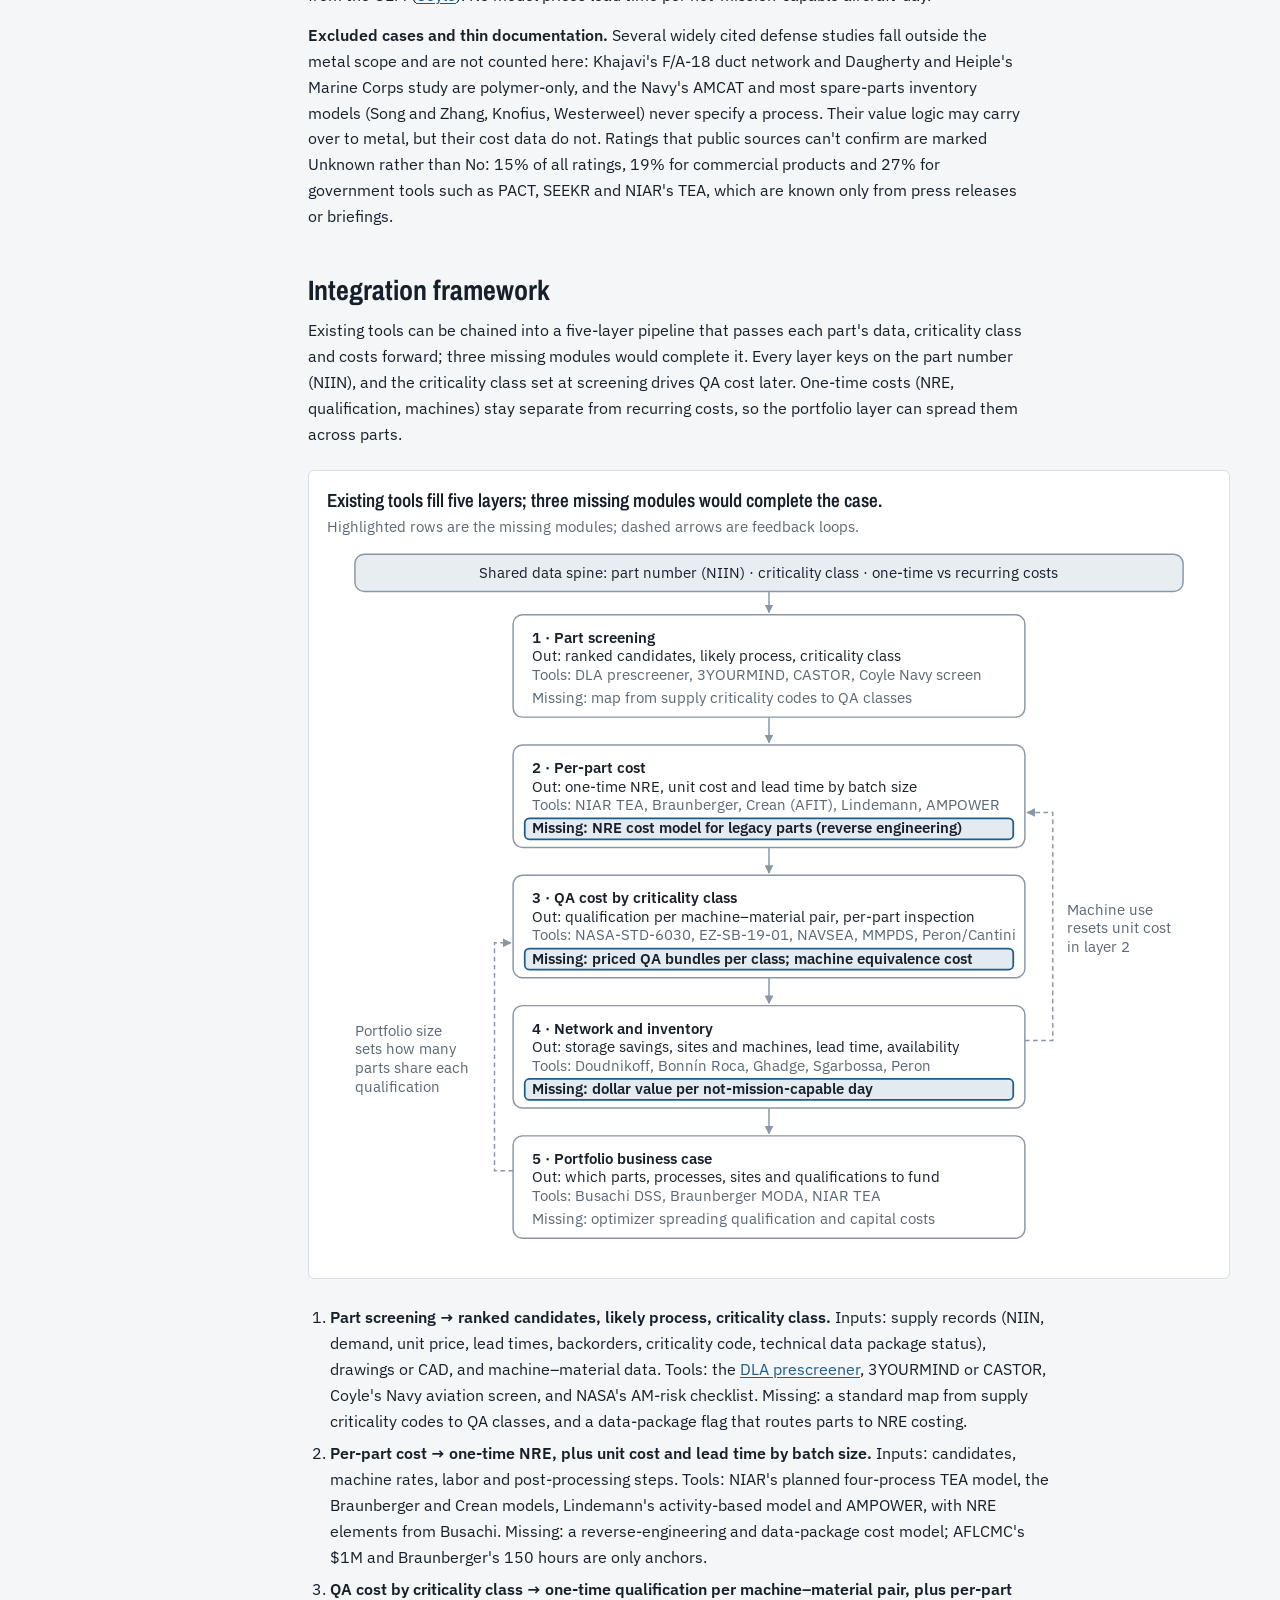
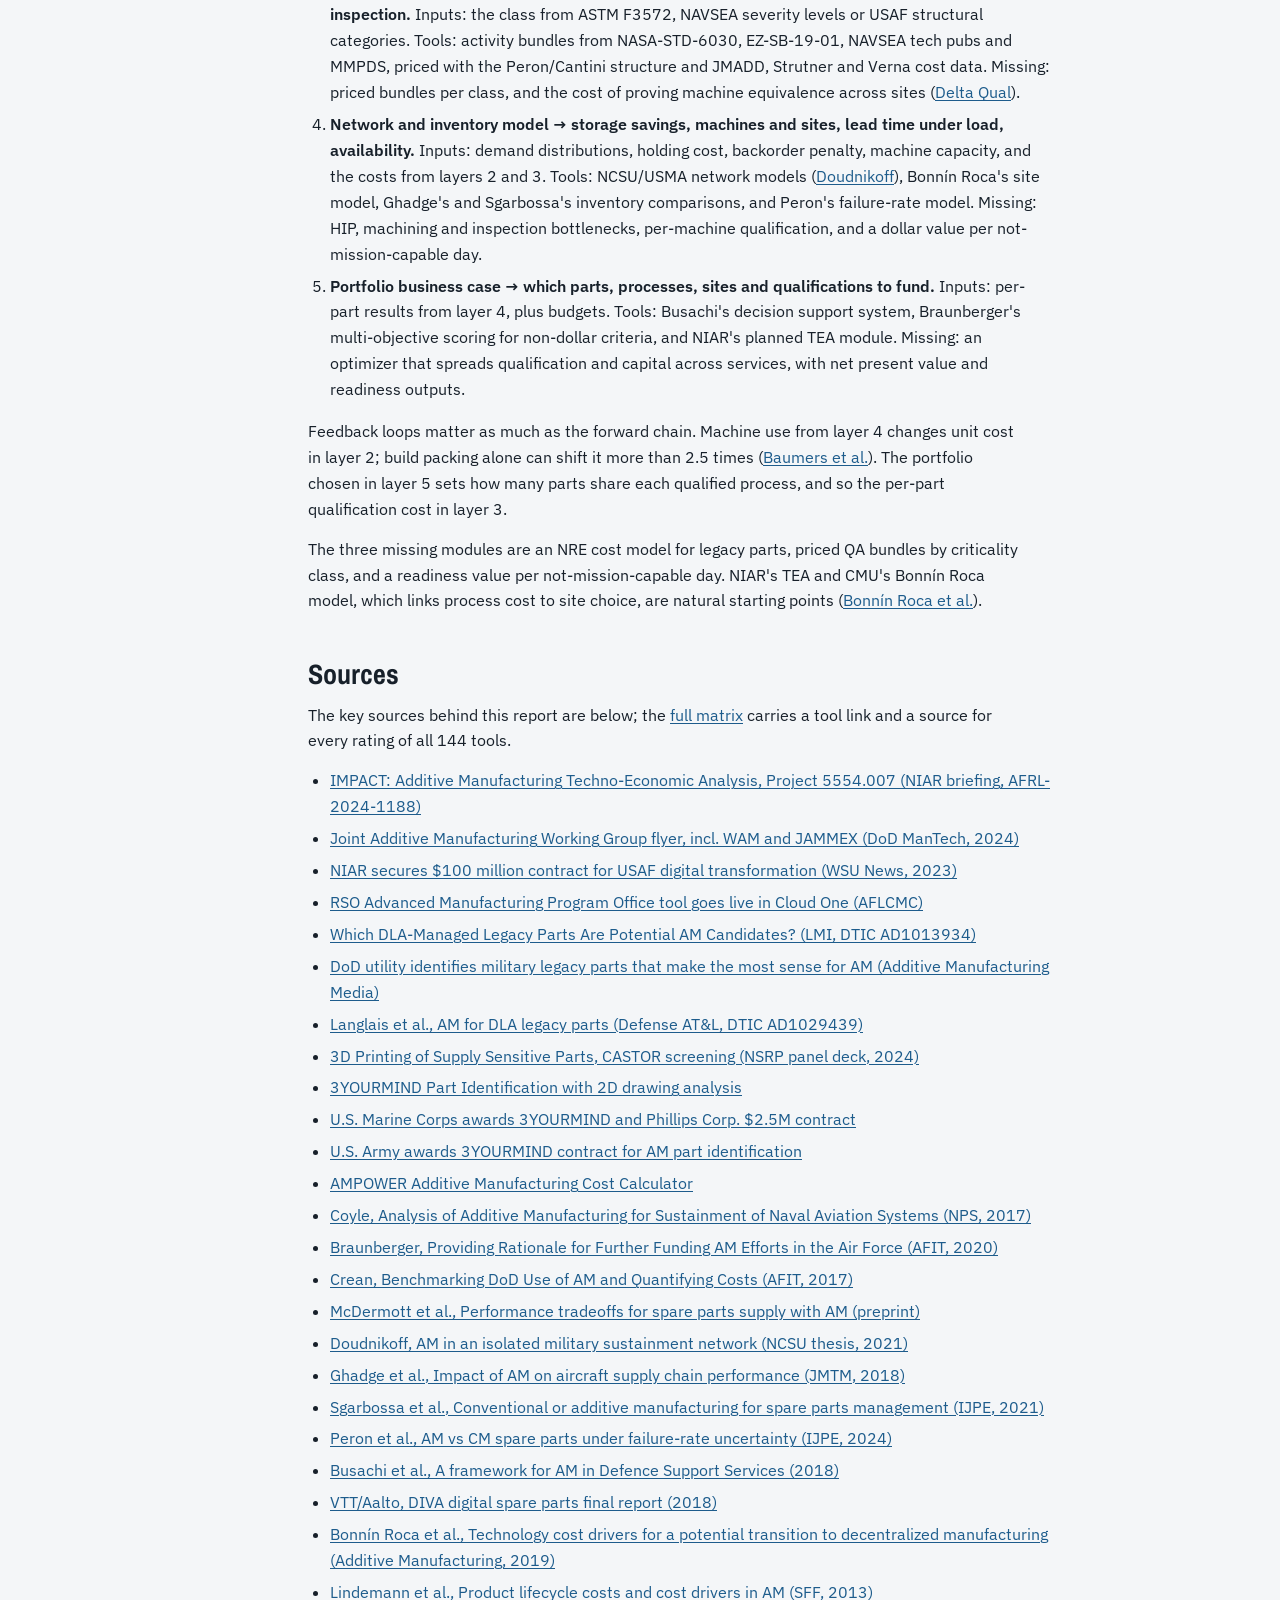
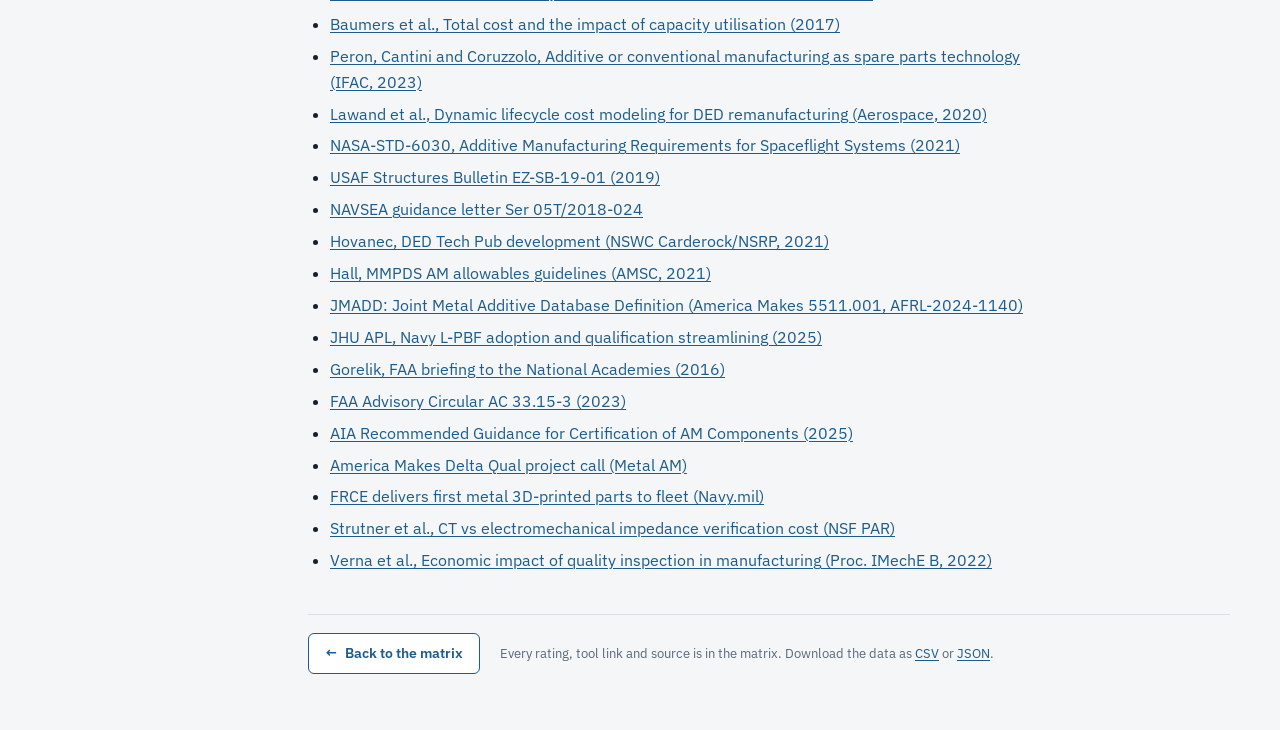
==== commit f3bc0da7: "update" ====
--- a/report.html
+++ b/report.html
@@ -66,6 +66,7 @@
 .c-grp { font-size: 11.5px; font-weight: 600; letter-spacing: .06em; }
 .c-yes { fill: var(--accent); } .sw.c-yes { background: var(--accent); }
 .c-part { fill: var(--partial); } .sw.c-part { background: var(--partial); }
+.c-partl { fill: var(--partial-l); } .sw.c-partl { background: var(--partial-l); }
 .c-unk { fill: var(--grey-mark); fill-opacity: .6; } .sw.c-unk { background: var(--grey-mark); opacity: .6; }
 .c-no { fill: var(--grey-mark); fill-opacity: .18; } .sw.c-no { background: var(--grey-mark); opacity: .25; }
 .d-box { fill: none; stroke: var(--grey-mark); stroke-width: 1.25; }
@@ -98,20 +99,20 @@
     <header class="rhead">
       <div class="eyebrow">Report · metal additive manufacturing · defense sustainment</div>
       <h1>Metal AM Decision Support Tools: Cost and Benefit Coverage</h1>
-      <div class="byline">Updated October 29, 2026 · 224 tools reviewed</div>
+      <div class="byline">Updated October 29, 2026 · 144 tools reviewed</div>
     </header>
 <h2 id="summary">Summary</h2>
-<p>We found 224 decision support tools for metal AM adoption published since 2010, and none prices all eight cost and benefit columns. They include 36 commercial products, 75 academic models, 24 government or consortium tools, and 89 methods, frameworks and standards; 108 come from defense. By type, 146 are tools that compute an answer or are used hands-on, and 78 are frameworks for thinking about the problem. The broadest tools rate Yes on five columns, while 134 tools rate Yes on none. Another 490 of the 1,792 ratings (27%) are Unknown, because public sources can't confirm them either way.</p>
-<p>Coverage splits along the cost–benefit line. Production cost is best covered (56 Yes), while QA qualification (5), shared capacity (7) and NRE (9) are worst. Cost models price production; supply-chain models value storage, speed and shared capacity but treat AM cost as a lump sum. Only three tools (Busachi, Coyle and Braunberger) rate Yes on at least two costs and two benefits, and no qualification Yes pairs with a benefit Yes.</p>
+<p>We found 144 decision support tools for metal AM adoption published since 2010, and none prices all eight cost and benefit columns. They include 29 commercial products, 46 academic models, 15 government or consortium tools, and 54 methods, frameworks and standards; 62 come from defense. By type, 96 are tools that compute an answer or are used hands-on, and 48 are frameworks for thinking about the problem. The broadest tools rate Yes on four columns, while 81 tools rate Yes on none. Another 170 of the 1,152 ratings (15%) are Unknown, because public sources can't confirm them either way. We also reviewed 80 tools that are polymer-only or never address metal, and left them out.</p>
+<p>Coverage splits along the cost–benefit line. Production cost is best covered (49 Yes), while shared capacity (1), NRE (5) and QA qualification (7) are worst. Partial is the most common rating (524 of 1,152), and three in four Partials are qualitative: the tool names the item as a criterion or claim but does not calculate it. Cost models price production; supply-chain models value storage and speed but treat AM cost as a lump sum. Only three tools (Busachi, Coyle and Braunberger) rate Yes on at least two costs and two benefits, and no qualification Yes pairs with a benefit Yes.</p>
 <p>For defense sustainment, the best partial fits are the Cranfield/Babcock Royal Navy framework (<a href="https://doi.org/10.1007/s13198-017-0585-9" target="_blank" rel="noopener">Busachi et al.</a>) and Coyle's NPS naval aviation model (<a href="https://apps.dtic.mil/sti/pdfs/AD1046824.pdf" target="_blank" rel="noopener">Coyle</a>). AFIT's laser powder bed cost models (<a href="https://scholar.afit.edu/etd/3748/" target="_blank" rel="noopener">Braunberger</a>; <a href="https://scholar.afit.edu/etd/791/" target="_blank" rel="noopener">Crean</a>) add Air Force cost data, and the NCSU/USMA network model (<a href="https://repository.lib.ncsu.edu/server/api/core/bitstreams/6d683c20-48b9-46a7-9ef5-a8db0865b4dc/content" target="_blank" rel="noopener">Doudnikoff</a>, extending <a href="https://engrxiv.org/preprint/download/2007/4037/3021" target="_blank" rel="noopener">McDermott et al.</a>) values the benefits. For QA, only the <a href="https://doi.org/10.1080/09537287.2025.2494096" target="_blank" rel="noopener">Peron/Cantini model</a> prices qualification by part class; NASA-STD-6030 and NAVSEA rules list what to price.</p>
-<p>Fielded defense tools are mostly part screens. Commercial screeners now serve Navy submarine spares (<a href="https://www.nsrp.org/wp-content/uploads/2024/07/02-05_MGREEN_3D-Printing-of-Supply-Sensitive-Parts_BTSDMT-Meeting.pdf" target="_blank" rel="noopener">CASTOR</a>) and the Marine Corps and Army (<a href="https://www.3yourmind.com/news/u.s.-marine-corps.-awards-3yourmind-and-phillips-corp.-2.5m-contract" target="_blank" rel="noopener">3YOURMIND</a>). DLA's prescreener, the Navy's AMCAT and the Air Force's PACT are government-built; AMCAT and PACT are known mainly from press releases, so their ratings carry low confidence.</p>
-<p><strong>The NIAR tool.</strong> The only NIAR decision tool found is the <a href="https://www.americamakes.us/wp-content/uploads/2024/03/5554.007-IMPACT-Additive-Manufacturing-Techno-Economic-Analysis-AFRL-2024-1188.pdf" target="_blank" rel="noopener">AM Techno-Economic Analysis (TEA) cost model and module</a>, America Makes IMPACT project 5554.007 (2023–2025). OSD ManTech funded it through AFRL, so it is DoD-wide rather than Air Force-specific; AFLCMC is the only Air Force member of its advisory board. It scores highest among government tools, but mostly Partial: the January 2024 interim briefing reviews existing cost models and lists what a tool still to be built would cover. No final report was public by October 2026.</p>
+<p>Fielded defense tools are mostly part screens. Commercial screeners now serve Navy submarine spares (<a href="https://www.nsrp.org/wp-content/uploads/2024/07/02-05_MGREEN_3D-Printing-of-Supply-Sensitive-Parts_BTSDMT-Meeting.pdf" target="_blank" rel="noopener">CASTOR</a>) and the Marine Corps and Army (<a href="https://www.3yourmind.com/news/u.s.-marine-corps.-awards-3yourmind-and-phillips-corp.-2.5m-contract" target="_blank" rel="noopener">3YOURMIND</a>). DLA's prescreener and the Air Force's PACT are government-built; PACT is known mainly from press releases, so its ratings carry low confidence.</p>
+<p><strong>The NIAR tool.</strong> The only NIAR decision tool found is the <a href="https://www.americamakes.us/wp-content/uploads/2024/03/5554.007-IMPACT-Additive-Manufacturing-Techno-Economic-Analysis-AFRL-2024-1188.pdf" target="_blank" rel="noopener">AM Techno-Economic Analysis (TEA) cost model and module</a>, America Makes IMPACT project 5554.007 (2023–2025). OSD ManTech funded it through AFRL, so it is DoD-wide rather than Air Force-specific; AFLCMC is the only Air Force member of its advisory board. Among government tools it scores near the top, but its ratings are all Partial or Unknown: the January 2024 interim briefing reviews existing cost models and lists what a tool still to be built would cover. No final report was public by October 2026.</p>
 <p>NIAR's other Air Force work, such as the <a href="https://www.dodmantech.mil/Portals/107/JAMWGFlyer_20241114_1.pdf" target="_blank" rel="noopener">WAM</a> materials database and <a href="https://news.wichita.edu/2023/08/03/niar-secures-100-million-contract-for-digital-transformation-and-technologies-to-support-usaf-operational-readiness/" target="_blank" rel="noopener">B-1 and F-16 digital twins</a>, is not decision support. <a href="https://www.aflcmc.af.mil/NEWS/Article/3596164/rapid-sustainment-office-advanced-manufacturing-program-office-tool-goes-live-i/" target="_blank" rel="noopener">PACT</a> belongs to the Rapid Sustainment Office. The TEA briefing lists a Christophe Combemale on the team; a CMU researcher shares that name, but the briefing gives no affiliation.</p>
 <h2 id="scope-and-scoring-method">Scope and scoring method</h2>
-<p>Each tool is scored Yes, Partial or No on eight cost and benefit columns, with a note and a source for every rating.</p>
+<p>Each tool is rated on eight cost and benefit columns, with a note and a source for every rating; the rating rules are below.</p>
 <p><strong>What counts as a tool.</strong> Commercial software, academic models, government and consortium tools, and methods or frameworks with no software (checklists, risk classification schemes, standards that drive decisions). Each entry is typed as a Tool or a Framework. Tools compute an answer or are hands-on aids: software, spreadsheets, calculators, databases, quantitative models and worksheets. Frameworks are ways to think about the problem: qualitative methods, standards, guidance and policy.</p>
 <p><strong>Lens.</strong> Defense sustainment: spare parts, maintenance depots and readiness. Civilian sustainment work (rail, energy, maritime, aviation repair and overhaul) is included when it applies.</p>
-<p><strong>Bounds.</strong> Published or released 2010 onward. All metal processes: powder bed fusion, directed energy deposition, binder jetting, cold spray and wire-arc. Four decision levels: which parts to print, which process or machine, whether to adopt or buy, and where to place and share capacity.</p>
+<p><strong>Bounds.</strong> Published or released 2010 onward. All metal processes: powder bed fusion, directed energy deposition, binder jetting, cold spray and wire-arc. Metal must be in scope: a tool counts only if it models, screens for or supports metal AM processes or materials (alongside polymer is fine), or was applied to metal parts. We reviewed 80 more tools that are polymer-only, cover AM in general with no metal content, or show no metal evidence in their sources, and left them out. Four decision levels: which parts to print, which process or machine, whether to adopt or buy, and where to place and share capacity.</p>
 <div class="tablewrap"><table>
 <thead>
 <tr>
@@ -154,12 +155,83 @@
 </tr>
 </tbody>
 </table></div>
-<p><strong>Ratings.</strong> Yes means the tool models or quantifies the item as an input, calculation or output. Partial means it is treated qualitatively (a screening criterion, a flag, a crude proxy) or only part of the column is covered. No means a full description of the tool was read, or its documented scope plainly excludes the item. Unknown means public sources can't confirm it either way, for example when only a press release or an abstract is available. Tools with thin documentation are marked low confidence.</p>
-<p><strong>Checking.</strong> An independent reviewer re-checked 133 of the highest-stakes ratings against their sources and changed 22, mostly Yes to Partial; the corrections are applied throughout. Shared capacity counts as Yes when a model has parts or users contend for shared printer capacity that sets lead time, even at one site; the notes say when no cross-site pooling is modeled.</p>
-<p><strong>Second pass.</strong> Every rating was then re-checked against what its sources actually show, which moved 490 ratings to Unknown. Each tool also carries a direct link to the tool itself (product page, paper, thesis, standard or portal) where one is public; 188 of 224 do, and every link was re-checked in November 2026. Where a tool was released more than once, only the newest release is listed and earlier ones are named in its entry: Khajavi's 2014 F/A-18 model is folded into its 2018 follow-on, and McDermott et al.'s network model into Doudnikoff's 2021 extension.</p>
+<h3 id="rating-rules">Rating rules</h3>
+<p>Every rating describes what the tool itself does (its method, model, software or prescribed procedure), as shown by a source, and carries a one-sentence note naming that source. There are five ratings:</p>
+<ul>
+<li><strong>Yes:</strong> the item is an explicit input, calculation or output that meets the column's test below. On the two QA columns, a standard also counts as Yes when it prescribes costable activities by part class.</li>
+<li><strong>Partial, quantified:</strong> the tool's method puts numbers on part of the column but misses the Yes test.</li>
+<li><strong>Partial, qualitative:</strong> the tool recognizes the item without calculating it: a screening criterion or threshold, a yes/no gate, a flag or proxy, a requirement or planned feature, or a claim. A saving quoted from a case study but not computed by the method counts here.</li>
+<li><strong>No:</strong> confirmed not addressed, because a full description of the tool was read and the item is absent, or the tool's scope plainly excludes it.</li>
+<li><strong>Unknown:</strong> public sources can't settle it, for example when only an abstract or a press release is available.</li>
+</ul>
+<p>The coverage score counts Yes as 1 and either kind of Partial as 0.5, out of 8. Tools with thin documentation are marked low confidence.</p>
+<div class="tablewrap"><table>
+<thead>
+<tr>
+<th>Column</th>
+<th>Yes</th>
+<th>Partial, quantified</th>
+<th>Partial, qualitative</th>
+</tr>
+</thead>
+<tbody>
+<tr>
+<td>NRE</td>
+<td>One-time engineering effort or cost (reverse engineering, redesign, data-package creation, parameter development) is a cost term, input or output</td>
+<td>Only part is costed, e.g. per-build file prep but no one-time redesign</td>
+<td>NRE work offered or discussed; data-package availability used as a flag</td>
+</tr>
+<tr>
+<td>Production</td>
+<td>Per-part cost computed from machine time, material, labor and post-processing, or unit costs by technology entered as inputs</td>
+<td>A single lumped AM unit cost or premium with no build-up</td>
+<td>Cost compared or claimed in words; unit price used only as a filter; quoting or ROI with no documented inputs</td>
+</tr>
+<tr>
+<td>QA qualification</td>
+<td>Qualification cost or effort modeled, or activities prescribed by part class in costable form (test counts, test sets)</td>
+<td>A single fixed fee; costable counts for only some classes or steps</td>
+<td>Criticality or qualification used as a gate; discussed as a barrier; testing set case by case</td>
+</tr>
+<tr>
+<td>QA inspection</td>
+<td>Per-part or per-build inspection cost is a line item, or a standard sets inspection scope by part class</td>
+<td>Folded into a reject rate or post-processing bundle; lot-level acceptance only</td>
+<td>Named or required without a cost or class-specific scope</td>
+</tr>
+<tr>
+<td>Storage</td>
+<td>Holding cost, stock levels or inventory investment computed</td>
+<td>Inventory cost as a fixed lifecycle element, without AM's effect on stock</td>
+<td>Stock reduction claimed; stock, demand or obsolescence used only to screen</td>
+</tr>
+<tr>
+<td>Shared capital</td>
+<td>Machine capital spread with a utilization, load-factor, volume or multi-part-build assumption, or sites traded against scale economies</td>
+<td>Flat machine-hour depreciation with no utilization or volume</td>
+<td>Sharing, printer ROI or reuse of qualification described without numbers</td>
+</tr>
+<tr>
+<td>Shared capacity</td>
+<td>Parts or users compete for shared printer capacity and that sets lead time or service level</td>
+<td>Capacity, utilization or site count modeled with no effect on lead time</td>
+<td>Pooling, fleets or networks described in words</td>
+</tr>
+<tr>
+<td>Speed</td>
+<td>The tool computes lead time, availability, readiness, or a backorder or downtime cost</td>
+<td>Lead time entered as a fixed parameter that isn't itself valued, or only print, build or production time reported</td>
+<td>Lead time used as a screening threshold; time savings claimed or quoted from a case</td>
+</tr>
+</tbody>
+</table></div>
+<p>Two lines are judgment calls. Speed counts as Yes without a dollar value, and shared capacity counts competition for printers at a single site; the notes say when no cross-site pooling is modeled.</p>
+<h3 id="checking">Checking</h3>
+<p>Ratings were checked three times. Before the metal-scope cut, an independent reviewer re-checked 133 of the highest-stakes ratings across the original 224 tools and changed 22, mostly Yes to Partial; a second pass then moved ratings the sources could not confirm to Unknown. In November 2026, every rating for the 144 tools was re-checked against its sources under the rules above. That changed 170 of the 1,152 ratings, mostly No or Unknown to Partial as the written rules credit qualitative coverage, and settled 72 Unknowns. A separate auditor then re-checked 60 sampled ratings, including every change to or from Yes, confirmed 55 and corrected 5.</p>
+<p><strong>Tool links and versions.</strong> Each tool carries a direct link to the tool itself (product page, paper, thesis, standard or portal) where one is public; 121 of 144 do, and every link was re-checked in November 2026. Where a tool was released more than once, only the newest release is listed and earlier ones are named in its entry; McDermott et al.'s network model, for example, is folded into Doudnikoff's 2021 extension.</p>
 <h2 id="tool-inventory-and-scores">Tool inventory and scores</h2>
-<p>These 20 tools are the most useful to a defense sustainment analyst, by coverage and defense use, sorted by coverage. The symbols match the matrix: see the legend under this paragraph. Each tool name links to the tool itself where one is public, otherwise to its main source. The <a href="index.html">full matrix</a> lists all 224 tools, with filters, a tool link, a note and a source for every rating.</p>
-<div class="legend inv-legend"><span><i class="dot Yes"></i> Yes</span><span><i class="dot Partial"></i> Partial</span><span><i class="dot No"></i> No (confirmed)</span><span><i class="dot Unknown"></i> Unknown</span></div><div class="tablewrap"><table class="inv">
+<p>These 16 tools are the most useful to a defense sustainment analyst, by coverage and defense use, sorted by coverage. The symbols match the matrix: see the legend under this paragraph. Each tool name links to the tool itself where one is public, otherwise to its main source. The <a href="index.html">full matrix</a> lists all 144 tools, with filters, a tool link, a note and a source for every rating.</p>
+<div class="legend inv-legend"><span><i class="dot Yes"></i> Yes</span><span><i class="dot Partial pq"></i> Partial, quantified</span><span><i class="dot Partial pl"></i> Partial, qualitative</span><span><i class="dot No"></i> No (confirmed)</span><span><i class="dot Unknown"></i> Unknown</span></div><div class="tablewrap"><table class="inv">
 <thead>
 <tr>
 <th>Tool</th>
@@ -181,64 +253,64 @@
 <td>Tool</td>
 <td class="rc"><i class="dot Yes" aria-hidden="true" title="Yes"></i><span class="sr-only">Yes</span></td>
 <td class="rc"><i class="dot Yes" aria-hidden="true" title="Yes"></i><span class="sr-only">Yes</span></td>
-<td class="rc"><i class="dot Partial" aria-hidden="true" title="Partial"></i><span class="sr-only">Partial</span></td>
-<td class="rc"><i class="dot Yes" aria-hidden="true" title="Yes"></i><span class="sr-only">Yes</span></td>
-<td class="rc"><i class="dot Partial" aria-hidden="true" title="Partial"></i><span class="sr-only">Partial</span></td>
-<td class="rc"><i class="dot Yes" aria-hidden="true" title="Yes"></i><span class="sr-only">Yes</span></td>
-<td class="rc"><i class="dot Partial" aria-hidden="true" title="Partial"></i><span class="sr-only">Partial</span></td>
+<td class="rc"><i class="dot Partial pl" aria-hidden="true" title="Partial (qualitative)"></i><span class="sr-only">Partial (qualitative)</span></td>
+<td class="rc"><i class="dot Partial pl" aria-hidden="true" title="Partial (qualitative)"></i><span class="sr-only">Partial (qualitative)</span></td>
+<td class="rc"><i class="dot Partial pl" aria-hidden="true" title="Partial (qualitative)"></i><span class="sr-only">Partial (qualitative)</span></td>
+<td class="rc"><i class="dot Yes" aria-hidden="true" title="Yes"></i><span class="sr-only">Yes</span></td>
+<td class="rc"><i class="dot Partial pl" aria-hidden="true" title="Partial (qualitative)"></i><span class="sr-only">Partial (qualitative)</span></td>
 <td class="rc"><i class="dot Yes" aria-hidden="true" title="Yes"></i><span class="sr-only">Yes</span></td>
 <td>High</td>
 </tr>
 <tr>
 <td><a href="https://scholar.afit.edu/etd/3748/" target="_blank" rel="noopener">Braunberger MODA and L-PBF cost model (AFIT)</a></td>
 <td>Tool</td>
-<td class="rc"><i class="dot Yes" aria-hidden="true" title="Yes"></i><span class="sr-only">Yes</span></td>
-<td class="rc"><i class="dot Yes" aria-hidden="true" title="Yes"></i><span class="sr-only">Yes</span></td>
-<td class="rc"><i class="dot Partial" aria-hidden="true" title="Partial"></i><span class="sr-only">Partial</span></td>
-<td class="rc"><i class="dot Partial" aria-hidden="true" title="Partial"></i><span class="sr-only">Partial</span></td>
-<td class="rc"><i class="dot Partial" aria-hidden="true" title="Partial"></i><span class="sr-only">Partial</span></td>
-<td class="rc"><i class="dot Yes" aria-hidden="true" title="Yes"></i><span class="sr-only">Yes</span></td>
-<td class="rc"><i class="dot Partial" aria-hidden="true" title="Partial"></i><span class="sr-only">Partial</span></td>
+<td class="rc"><i class="dot Partial pq" aria-hidden="true" title="Partial (quantified)"></i><span class="sr-only">Partial (quantified)</span></td>
+<td class="rc"><i class="dot Yes" aria-hidden="true" title="Yes"></i><span class="sr-only">Yes</span></td>
+<td class="rc"><i class="dot Partial pl" aria-hidden="true" title="Partial (qualitative)"></i><span class="sr-only">Partial (qualitative)</span></td>
+<td class="rc"><i class="dot Yes" aria-hidden="true" title="Yes"></i><span class="sr-only">Yes</span></td>
+<td class="rc"><i class="dot Partial pl" aria-hidden="true" title="Partial (qualitative)"></i><span class="sr-only">Partial (qualitative)</span></td>
+<td class="rc"><i class="dot Yes" aria-hidden="true" title="Yes"></i><span class="sr-only">Yes</span></td>
+<td class="rc"><i class="dot Partial pl" aria-hidden="true" title="Partial (qualitative)"></i><span class="sr-only">Partial (qualitative)</span></td>
 <td class="rc"><i class="dot Yes" aria-hidden="true" title="Yes"></i><span class="sr-only">Yes</span></td>
 <td>High</td>
 </tr>
 <tr>
 <td><a href="https://sarjaweb.vtt.fi/julkaisut/muut/2018/DIVA_final_report.pdf" target="_blank" rel="noopener">VTT/Aalto DIVA digital spare parts tools</a></td>
 <td>Tool</td>
-<td class="rc"><i class="dot Partial" aria-hidden="true" title="Partial"></i><span class="sr-only">Partial</span></td>
-<td class="rc"><i class="dot Yes" aria-hidden="true" title="Yes"></i><span class="sr-only">Yes</span></td>
-<td class="rc"><i class="dot Partial" aria-hidden="true" title="Partial"></i><span class="sr-only">Partial</span></td>
-<td class="rc"><i class="dot Partial" aria-hidden="true" title="Partial"></i><span class="sr-only">Partial</span></td>
-<td class="rc"><i class="dot Yes" aria-hidden="true" title="Yes"></i><span class="sr-only">Yes</span></td>
-<td class="rc"><i class="dot Partial" aria-hidden="true" title="Partial"></i><span class="sr-only">Partial</span></td>
-<td class="rc"><i class="dot Partial" aria-hidden="true" title="Partial"></i><span class="sr-only">Partial</span></td>
+<td class="rc"><i class="dot Partial pl" aria-hidden="true" title="Partial (qualitative)"></i><span class="sr-only">Partial (qualitative)</span></td>
+<td class="rc"><i class="dot Yes" aria-hidden="true" title="Yes"></i><span class="sr-only">Yes</span></td>
+<td class="rc"><i class="dot Partial pl" aria-hidden="true" title="Partial (qualitative)"></i><span class="sr-only">Partial (qualitative)</span></td>
+<td class="rc"><i class="dot Partial pl" aria-hidden="true" title="Partial (qualitative)"></i><span class="sr-only">Partial (qualitative)</span></td>
+<td class="rc"><i class="dot Yes" aria-hidden="true" title="Yes"></i><span class="sr-only">Yes</span></td>
+<td class="rc"><i class="dot Partial pq" aria-hidden="true" title="Partial (quantified)"></i><span class="sr-only">Partial (quantified)</span></td>
+<td class="rc"><i class="dot Partial pl" aria-hidden="true" title="Partial (qualitative)"></i><span class="sr-only">Partial (qualitative)</span></td>
 <td class="rc"><i class="dot Yes" aria-hidden="true" title="Yes"></i><span class="sr-only">Yes</span></td>
 <td>High</td>
 </tr>
 <tr>
 <td><a href="https://apps.dtic.mil/sti/pdfs/AD1046824.pdf" target="_blank" rel="noopener">Coyle naval aviation screen and simulation (NPS)</a></td>
 <td>Tool</td>
-<td class="rc"><i class="dot Partial" aria-hidden="true" title="Partial"></i><span class="sr-only">Partial</span></td>
-<td class="rc"><i class="dot Yes" aria-hidden="true" title="Yes"></i><span class="sr-only">Yes</span></td>
-<td class="rc"><i class="dot Partial" aria-hidden="true" title="Partial"></i><span class="sr-only">Partial</span></td>
-<td class="rc"><i class="dot Yes" aria-hidden="true" title="Yes"></i><span class="sr-only">Yes</span></td>
-<td class="rc"><i class="dot Yes" aria-hidden="true" title="Yes"></i><span class="sr-only">Yes</span></td>
-<td class="rc"><i class="dot Partial" aria-hidden="true" title="Partial"></i><span class="sr-only">Partial</span></td>
-<td class="rc"><i class="dot No" aria-hidden="true" title="No"></i><span class="sr-only">No</span></td>
-<td class="rc"><i class="dot Yes" aria-hidden="true" title="Yes"></i><span class="sr-only">Yes</span></td>
-<td>High</td>
-</tr>
-<tr>
-<td><a href="https://doi.org/10.1108/RPJ-03-2017-0052" target="_blank" rel="noopener">Khajavi hub-configuration network model (polymer case; extends 2014 F/A-18 model)</a></td>
-<td>Tool</td>
-<td class="rc"><i class="dot No" aria-hidden="true" title="No"></i><span class="sr-only">No</span></td>
-<td class="rc"><i class="dot Yes" aria-hidden="true" title="Yes"></i><span class="sr-only">Yes</span></td>
-<td class="rc"><i class="dot No" aria-hidden="true" title="No"></i><span class="sr-only">No</span></td>
-<td class="rc"><i class="dot No" aria-hidden="true" title="No"></i><span class="sr-only">No</span></td>
-<td class="rc"><i class="dot Yes" aria-hidden="true" title="Yes"></i><span class="sr-only">Yes</span></td>
-<td class="rc"><i class="dot Yes" aria-hidden="true" title="Yes"></i><span class="sr-only">Yes</span></td>
-<td class="rc"><i class="dot Yes" aria-hidden="true" title="Yes"></i><span class="sr-only">Yes</span></td>
-<td class="rc"><i class="dot Yes" aria-hidden="true" title="Yes"></i><span class="sr-only">Yes</span></td>
+<td class="rc"><i class="dot Partial pl" aria-hidden="true" title="Partial (qualitative)"></i><span class="sr-only">Partial (qualitative)</span></td>
+<td class="rc"><i class="dot Yes" aria-hidden="true" title="Yes"></i><span class="sr-only">Yes</span></td>
+<td class="rc"><i class="dot Partial pl" aria-hidden="true" title="Partial (qualitative)"></i><span class="sr-only">Partial (qualitative)</span></td>
+<td class="rc"><i class="dot Yes" aria-hidden="true" title="Yes"></i><span class="sr-only">Yes</span></td>
+<td class="rc"><i class="dot Yes" aria-hidden="true" title="Yes"></i><span class="sr-only">Yes</span></td>
+<td class="rc"><i class="dot Partial pq" aria-hidden="true" title="Partial (quantified)"></i><span class="sr-only">Partial (quantified)</span></td>
+<td class="rc"><i class="dot No" aria-hidden="true" title="No"></i><span class="sr-only">No</span></td>
+<td class="rc"><i class="dot Yes" aria-hidden="true" title="Yes"></i><span class="sr-only">Yes</span></td>
+<td>High</td>
+</tr>
+<tr>
+<td><a href="https://scholar.afit.edu/etd/791/" target="_blank" rel="noopener">Crean L-PBF cost and fielding model (AFIT)</a></td>
+<td>Tool</td>
+<td class="rc"><i class="dot Partial pq" aria-hidden="true" title="Partial (quantified)"></i><span class="sr-only">Partial (quantified)</span></td>
+<td class="rc"><i class="dot Yes" aria-hidden="true" title="Yes"></i><span class="sr-only">Yes</span></td>
+<td class="rc"><i class="dot Partial pl" aria-hidden="true" title="Partial (qualitative)"></i><span class="sr-only">Partial (qualitative)</span></td>
+<td class="rc"><i class="dot Yes" aria-hidden="true" title="Yes"></i><span class="sr-only">Yes</span></td>
+<td class="rc"><i class="dot Partial pl" aria-hidden="true" title="Partial (qualitative)"></i><span class="sr-only">Partial (qualitative)</span></td>
+<td class="rc"><i class="dot Yes" aria-hidden="true" title="Yes"></i><span class="sr-only">Yes</span></td>
+<td class="rc"><i class="dot Partial pl" aria-hidden="true" title="Partial (qualitative)"></i><span class="sr-only">Partial (qualitative)</span></td>
+<td class="rc"><i class="dot Partial pq" aria-hidden="true" title="Partial (quantified)"></i><span class="sr-only">Partial (quantified)</span></td>
 <td>High</td>
 </tr>
 <tr>
@@ -246,12 +318,25 @@
 <td>Tool</td>
 <td class="rc"><i class="dot Yes" aria-hidden="true" title="Yes"></i><span class="sr-only">Yes</span></td>
 <td class="rc"><i class="dot Yes" aria-hidden="true" title="Yes"></i><span class="sr-only">Yes</span></td>
-<td class="rc"><i class="dot Partial" aria-hidden="true" title="Partial"></i><span class="sr-only">Partial</span></td>
-<td class="rc"><i class="dot Partial" aria-hidden="true" title="Partial"></i><span class="sr-only">Partial</span></td>
-<td class="rc"><i class="dot Partial" aria-hidden="true" title="Partial"></i><span class="sr-only">Partial</span></td>
-<td class="rc"><i class="dot Yes" aria-hidden="true" title="Yes"></i><span class="sr-only">Yes</span></td>
-<td class="rc"><i class="dot No" aria-hidden="true" title="No"></i><span class="sr-only">No</span></td>
-<td class="rc"><i class="dot No" aria-hidden="true" title="No"></i><span class="sr-only">No</span></td>
+<td class="rc"><i class="dot Partial pq" aria-hidden="true" title="Partial (quantified)"></i><span class="sr-only">Partial (quantified)</span></td>
+<td class="rc"><i class="dot Partial pq" aria-hidden="true" title="Partial (quantified)"></i><span class="sr-only">Partial (quantified)</span></td>
+<td class="rc"><i class="dot Partial pq" aria-hidden="true" title="Partial (quantified)"></i><span class="sr-only">Partial (quantified)</span></td>
+<td class="rc"><i class="dot Yes" aria-hidden="true" title="Yes"></i><span class="sr-only">Yes</span></td>
+<td class="rc"><i class="dot No" aria-hidden="true" title="No"></i><span class="sr-only">No</span></td>
+<td class="rc"><i class="dot Partial pq" aria-hidden="true" title="Partial (quantified)"></i><span class="sr-only">Partial (quantified)</span></td>
+<td>High</td>
+</tr>
+<tr>
+<td><a href="https://repository.lib.ncsu.edu/server/api/core/bitstreams/6d683c20-48b9-46a7-9ef5-a8db0865b4dc/content" target="_blank" rel="noopener">Doudnikoff NCSU/USMA network model (extends McDermott et al.)</a></td>
+<td>Tool</td>
+<td class="rc"><i class="dot No" aria-hidden="true" title="No"></i><span class="sr-only">No</span></td>
+<td class="rc"><i class="dot Partial pq" aria-hidden="true" title="Partial (quantified)"></i><span class="sr-only">Partial (quantified)</span></td>
+<td class="rc"><i class="dot No" aria-hidden="true" title="No"></i><span class="sr-only">No</span></td>
+<td class="rc"><i class="dot No" aria-hidden="true" title="No"></i><span class="sr-only">No</span></td>
+<td class="rc"><i class="dot Yes" aria-hidden="true" title="Yes"></i><span class="sr-only">Yes</span></td>
+<td class="rc"><i class="dot Yes" aria-hidden="true" title="Yes"></i><span class="sr-only">Yes</span></td>
+<td class="rc"><i class="dot Yes" aria-hidden="true" title="Yes"></i><span class="sr-only">Yes</span></td>
+<td class="rc"><i class="dot Yes" aria-hidden="true" title="Yes"></i><span class="sr-only">Yes</span></td>
 <td>High</td>
 </tr>
 <tr>
@@ -259,181 +344,116 @@
 <td>Tool</td>
 <td class="rc"><i class="dot Unknown" aria-hidden="true" title="Unknown"></i><span class="sr-only">Unknown</span></td>
 <td class="rc"><i class="dot Yes" aria-hidden="true" title="Yes"></i><span class="sr-only">Yes</span></td>
-<td class="rc"><i class="dot Partial" aria-hidden="true" title="Partial"></i><span class="sr-only">Partial</span></td>
-<td class="rc"><i class="dot Unknown" aria-hidden="true" title="Unknown"></i><span class="sr-only">Unknown</span></td>
-<td class="rc"><i class="dot Yes" aria-hidden="true" title="Yes"></i><span class="sr-only">Yes</span></td>
-<td class="rc"><i class="dot Yes" aria-hidden="true" title="Yes"></i><span class="sr-only">Yes</span></td>
-<td class="rc"><i class="dot Partial" aria-hidden="true" title="Partial"></i><span class="sr-only">Partial</span></td>
-<td class="rc"><i class="dot Partial" aria-hidden="true" title="Partial"></i><span class="sr-only">Partial</span></td>
+<td class="rc"><i class="dot Partial pl" aria-hidden="true" title="Partial (qualitative)"></i><span class="sr-only">Partial (qualitative)</span></td>
+<td class="rc"><i class="dot Unknown" aria-hidden="true" title="Unknown"></i><span class="sr-only">Unknown</span></td>
+<td class="rc"><i class="dot Yes" aria-hidden="true" title="Yes"></i><span class="sr-only">Yes</span></td>
+<td class="rc"><i class="dot Yes" aria-hidden="true" title="Yes"></i><span class="sr-only">Yes</span></td>
+<td class="rc"><i class="dot Partial pq" aria-hidden="true" title="Partial (quantified)"></i><span class="sr-only">Partial (quantified)</span></td>
+<td class="rc"><i class="dot Unknown" aria-hidden="true" title="Unknown"></i><span class="sr-only">Unknown</span></td>
 <td>Medium</td>
 </tr>
 <tr>
-<td><a href="https://repository.lib.ncsu.edu/server/api/core/bitstreams/6d683c20-48b9-46a7-9ef5-a8db0865b4dc/content" target="_blank" rel="noopener">Doudnikoff NCSU/USMA network model (extends McDermott et al.)</a></td>
-<td>Tool</td>
-<td class="rc"><i class="dot No" aria-hidden="true" title="No"></i><span class="sr-only">No</span></td>
-<td class="rc"><i class="dot Partial" aria-hidden="true" title="Partial"></i><span class="sr-only">Partial</span></td>
-<td class="rc"><i class="dot No" aria-hidden="true" title="No"></i><span class="sr-only">No</span></td>
-<td class="rc"><i class="dot No" aria-hidden="true" title="No"></i><span class="sr-only">No</span></td>
-<td class="rc"><i class="dot Yes" aria-hidden="true" title="Yes"></i><span class="sr-only">Yes</span></td>
-<td class="rc"><i class="dot Yes" aria-hidden="true" title="Yes"></i><span class="sr-only">Yes</span></td>
-<td class="rc"><i class="dot Yes" aria-hidden="true" title="Yes"></i><span class="sr-only">Yes</span></td>
-<td class="rc"><i class="dot Yes" aria-hidden="true" title="Yes"></i><span class="sr-only">Yes</span></td>
-<td>High</td>
-</tr>
-<tr>
-<td><a href="https://doi.org/10.1007/s00291-020-00608-7" target="_blank" rel="noopener">Knofius AM/CM dual-sourcing model</a></td>
-<td>Tool</td>
-<td class="rc"><i class="dot Yes" aria-hidden="true" title="Yes"></i><span class="sr-only">Yes</span></td>
-<td class="rc"><i class="dot Partial" aria-hidden="true" title="Partial"></i><span class="sr-only">Partial</span></td>
-<td class="rc"><i class="dot Partial" aria-hidden="true" title="Partial"></i><span class="sr-only">Partial</span></td>
-<td class="rc"><i class="dot No" aria-hidden="true" title="No"></i><span class="sr-only">No</span></td>
-<td class="rc"><i class="dot Yes" aria-hidden="true" title="Yes"></i><span class="sr-only">Yes</span></td>
-<td class="rc"><i class="dot No" aria-hidden="true" title="No"></i><span class="sr-only">No</span></td>
-<td class="rc"><i class="dot Partial" aria-hidden="true" title="Partial"></i><span class="sr-only">Partial</span></td>
-<td class="rc"><i class="dot Yes" aria-hidden="true" title="Yes"></i><span class="sr-only">Yes</span></td>
-<td>High</td>
-</tr>
-<tr>
-<td><a href="https://scholar.afit.edu/etd/791/" target="_blank" rel="noopener">Crean L-PBF cost and fielding model (AFIT)</a></td>
-<td>Tool</td>
-<td class="rc"><i class="dot Partial" aria-hidden="true" title="Partial"></i><span class="sr-only">Partial</span></td>
-<td class="rc"><i class="dot Yes" aria-hidden="true" title="Yes"></i><span class="sr-only">Yes</span></td>
-<td class="rc"><i class="dot Partial" aria-hidden="true" title="Partial"></i><span class="sr-only">Partial</span></td>
-<td class="rc"><i class="dot Partial" aria-hidden="true" title="Partial"></i><span class="sr-only">Partial</span></td>
-<td class="rc"><i class="dot Partial" aria-hidden="true" title="Partial"></i><span class="sr-only">Partial</span></td>
-<td class="rc"><i class="dot Partial" aria-hidden="true" title="Partial"></i><span class="sr-only">Partial</span></td>
-<td class="rc"><i class="dot No" aria-hidden="true" title="No"></i><span class="sr-only">No</span></td>
-<td class="rc"><i class="dot Partial" aria-hidden="true" title="Partial"></i><span class="sr-only">Partial</span></td>
-<td>High</td>
-</tr>
-<tr>
 <td><a href="https://www.3yourmind.com/part-identification-software" target="_blank" rel="noopener">3YOURMIND Part Identification</a></td>
 <td>Tool</td>
-<td class="rc"><i class="dot Partial" aria-hidden="true" title="Partial"></i><span class="sr-only">Partial</span></td>
-<td class="rc"><i class="dot Yes" aria-hidden="true" title="Yes"></i><span class="sr-only">Yes</span></td>
-<td class="rc"><i class="dot Partial" aria-hidden="true" title="Partial"></i><span class="sr-only">Partial</span></td>
-<td class="rc"><i class="dot Unknown" aria-hidden="true" title="Unknown"></i><span class="sr-only">Unknown</span></td>
-<td class="rc"><i class="dot Yes" aria-hidden="true" title="Yes"></i><span class="sr-only">Yes</span></td>
-<td class="rc"><i class="dot Unknown" aria-hidden="true" title="Unknown"></i><span class="sr-only">Unknown</span></td>
-<td class="rc"><i class="dot Unknown" aria-hidden="true" title="Unknown"></i><span class="sr-only">Unknown</span></td>
-<td class="rc"><i class="dot Yes" aria-hidden="true" title="Yes"></i><span class="sr-only">Yes</span></td>
-<td>High</td>
+<td class="rc"><i class="dot Partial pl" aria-hidden="true" title="Partial (qualitative)"></i><span class="sr-only">Partial (qualitative)</span></td>
+<td class="rc"><i class="dot Yes" aria-hidden="true" title="Yes"></i><span class="sr-only">Yes</span></td>
+<td class="rc"><i class="dot Partial pl" aria-hidden="true" title="Partial (qualitative)"></i><span class="sr-only">Partial (qualitative)</span></td>
+<td class="rc"><i class="dot Unknown" aria-hidden="true" title="Unknown"></i><span class="sr-only">Unknown</span></td>
+<td class="rc"><i class="dot Yes" aria-hidden="true" title="Yes"></i><span class="sr-only">Yes</span></td>
+<td class="rc"><i class="dot Unknown" aria-hidden="true" title="Unknown"></i><span class="sr-only">Unknown</span></td>
+<td class="rc"><i class="dot Unknown" aria-hidden="true" title="Unknown"></i><span class="sr-only">Unknown</span></td>
+<td class="rc"><i class="dot Yes" aria-hidden="true" title="Yes"></i><span class="sr-only">Yes</span></td>
+<td>High</td>
+</tr>
+<tr>
+<td><a href="https://www.siemens.com/en-us/products/castor-enterprise/" target="_blank" rel="noopener">CASTOR (NSRP submarine spares use)</a></td>
+<td>Tool</td>
+<td class="rc"><i class="dot Partial pl" aria-hidden="true" title="Partial (qualitative)"></i><span class="sr-only">Partial (qualitative)</span></td>
+<td class="rc"><i class="dot Yes" aria-hidden="true" title="Yes"></i><span class="sr-only">Yes</span></td>
+<td class="rc"><i class="dot Unknown" aria-hidden="true" title="Unknown"></i><span class="sr-only">Unknown</span></td>
+<td class="rc"><i class="dot Unknown" aria-hidden="true" title="Unknown"></i><span class="sr-only">Unknown</span></td>
+<td class="rc"><i class="dot Partial pq" aria-hidden="true" title="Partial (quantified)"></i><span class="sr-only">Partial (quantified)</span></td>
+<td class="rc"><i class="dot Partial pl" aria-hidden="true" title="Partial (qualitative)"></i><span class="sr-only">Partial (qualitative)</span></td>
+<td class="rc"><i class="dot Partial pl" aria-hidden="true" title="Partial (qualitative)"></i><span class="sr-only">Partial (qualitative)</span></td>
+<td class="rc"><i class="dot Yes" aria-hidden="true" title="Yes"></i><span class="sr-only">Yes</span></td>
+<td>Medium</td>
 </tr>
 <tr>
 <td><a href="https://www.americamakes.us/wp-content/uploads/2024/03/5554.007-IMPACT-Additive-Manufacturing-Techno-Economic-Analysis-AFRL-2024-1188.pdf" target="_blank" rel="noopener">NIAR TEA cost model and module (IMPACT 5554.007)</a></td>
 <td>Tool</td>
-<td class="rc"><i class="dot Partial" aria-hidden="true" title="Partial"></i><span class="sr-only">Partial</span></td>
-<td class="rc"><i class="dot Partial" aria-hidden="true" title="Partial"></i><span class="sr-only">Partial</span></td>
-<td class="rc"><i class="dot Partial" aria-hidden="true" title="Partial"></i><span class="sr-only">Partial</span></td>
-<td class="rc"><i class="dot Partial" aria-hidden="true" title="Partial"></i><span class="sr-only">Partial</span></td>
-<td class="rc"><i class="dot Partial" aria-hidden="true" title="Partial"></i><span class="sr-only">Partial</span></td>
-<td class="rc"><i class="dot Partial" aria-hidden="true" title="Partial"></i><span class="sr-only">Partial</span></td>
-<td class="rc"><i class="dot Unknown" aria-hidden="true" title="Unknown"></i><span class="sr-only">Unknown</span></td>
-<td class="rc"><i class="dot Partial" aria-hidden="true" title="Partial"></i><span class="sr-only">Partial</span></td>
+<td class="rc"><i class="dot Partial pl" aria-hidden="true" title="Partial (qualitative)"></i><span class="sr-only">Partial (qualitative)</span></td>
+<td class="rc"><i class="dot Partial pl" aria-hidden="true" title="Partial (qualitative)"></i><span class="sr-only">Partial (qualitative)</span></td>
+<td class="rc"><i class="dot Partial pl" aria-hidden="true" title="Partial (qualitative)"></i><span class="sr-only">Partial (qualitative)</span></td>
+<td class="rc"><i class="dot Partial pl" aria-hidden="true" title="Partial (qualitative)"></i><span class="sr-only">Partial (qualitative)</span></td>
+<td class="rc"><i class="dot Partial pl" aria-hidden="true" title="Partial (qualitative)"></i><span class="sr-only">Partial (qualitative)</span></td>
+<td class="rc"><i class="dot Partial pl" aria-hidden="true" title="Partial (qualitative)"></i><span class="sr-only">Partial (qualitative)</span></td>
+<td class="rc"><i class="dot Unknown" aria-hidden="true" title="Unknown"></i><span class="sr-only">Unknown</span></td>
+<td class="rc"><i class="dot Partial pl" aria-hidden="true" title="Partial (qualitative)"></i><span class="sr-only">Partial (qualitative)</span></td>
 <td>Medium</td>
 </tr>
 <tr>
 <td><a href="https://doi.org/10.1080/09537287.2025.2494096" target="_blank" rel="noopener">Peron/Cantini qualification-cost model</a></td>
 <td>Tool</td>
-<td class="rc"><i class="dot Partial" aria-hidden="true" title="Partial"></i><span class="sr-only">Partial</span></td>
-<td class="rc"><i class="dot Partial" aria-hidden="true" title="Partial"></i><span class="sr-only">Partial</span></td>
-<td class="rc"><i class="dot Yes" aria-hidden="true" title="Yes"></i><span class="sr-only">Yes</span></td>
-<td class="rc"><i class="dot Yes" aria-hidden="true" title="Yes"></i><span class="sr-only">Yes</span></td>
-<td class="rc"><i class="dot Unknown" aria-hidden="true" title="Unknown"></i><span class="sr-only">Unknown</span></td>
-<td class="rc"><i class="dot Partial" aria-hidden="true" title="Partial"></i><span class="sr-only">Partial</span></td>
+<td class="rc"><i class="dot No" aria-hidden="true" title="No"></i><span class="sr-only">No</span></td>
+<td class="rc"><i class="dot Yes" aria-hidden="true" title="Yes"></i><span class="sr-only">Yes</span></td>
+<td class="rc"><i class="dot Yes" aria-hidden="true" title="Yes"></i><span class="sr-only">Yes</span></td>
+<td class="rc"><i class="dot Yes" aria-hidden="true" title="Yes"></i><span class="sr-only">Yes</span></td>
+<td class="rc"><i class="dot Unknown" aria-hidden="true" title="Unknown"></i><span class="sr-only">Unknown</span></td>
+<td class="rc"><i class="dot Partial pq" aria-hidden="true" title="Partial (quantified)"></i><span class="sr-only">Partial (quantified)</span></td>
 <td class="rc"><i class="dot No" aria-hidden="true" title="No"></i><span class="sr-only">No</span></td>
 <td class="rc"><i class="dot Unknown" aria-hidden="true" title="Unknown"></i><span class="sr-only">Unknown</span></td>
 <td>Medium</td>
-</tr>
-<tr>
-<td><a href="https://www.siemens.com/en-us/products/castor-enterprise/" target="_blank" rel="noopener">CASTOR (NSRP submarine spares use)</a></td>
-<td>Tool</td>
-<td class="rc"><i class="dot Partial" aria-hidden="true" title="Partial"></i><span class="sr-only">Partial</span></td>
-<td class="rc"><i class="dot Yes" aria-hidden="true" title="Yes"></i><span class="sr-only">Yes</span></td>
-<td class="rc"><i class="dot Unknown" aria-hidden="true" title="Unknown"></i><span class="sr-only">Unknown</span></td>
-<td class="rc"><i class="dot Unknown" aria-hidden="true" title="Unknown"></i><span class="sr-only">Unknown</span></td>
-<td class="rc"><i class="dot Partial" aria-hidden="true" title="Partial"></i><span class="sr-only">Partial</span></td>
-<td class="rc"><i class="dot Partial" aria-hidden="true" title="Partial"></i><span class="sr-only">Partial</span></td>
-<td class="rc"><i class="dot Unknown" aria-hidden="true" title="Unknown"></i><span class="sr-only">Unknown</span></td>
-<td class="rc"><i class="dot Yes" aria-hidden="true" title="Yes"></i><span class="sr-only">Yes</span></td>
-<td>Medium</td>
-</tr>
-<tr>
-<td><a href="https://www.navy.mil/Press-Office/News-Stories/Article/3163936/navy-price-fighters-develop-additive-manufacturing-cost-time-model/" target="_blank" rel="noopener">AMCAT (Navy Price Fighters)</a></td>
-<td>Tool</td>
-<td class="rc"><i class="dot Yes" aria-hidden="true" title="Yes"></i><span class="sr-only">Yes</span></td>
-<td class="rc"><i class="dot Partial" aria-hidden="true" title="Partial"></i><span class="sr-only">Partial</span></td>
-<td class="rc"><i class="dot Unknown" aria-hidden="true" title="Unknown"></i><span class="sr-only">Unknown</span></td>
-<td class="rc"><i class="dot Unknown" aria-hidden="true" title="Unknown"></i><span class="sr-only">Unknown</span></td>
-<td class="rc"><i class="dot Unknown" aria-hidden="true" title="Unknown"></i><span class="sr-only">Unknown</span></td>
-<td class="rc"><i class="dot Partial" aria-hidden="true" title="Partial"></i><span class="sr-only">Partial</span></td>
-<td class="rc"><i class="dot Unknown" aria-hidden="true" title="Unknown"></i><span class="sr-only">Unknown</span></td>
-<td class="rc"><i class="dot Yes" aria-hidden="true" title="Yes"></i><span class="sr-only">Yes</span></td>
-<td>Low</td>
-</tr>
-<tr>
-<td><a href="https://standards.nasa.gov/standard/nasa/nasa-std-6030" target="_blank" rel="noopener">NASA-STD-6030</a></td>
-<td>Tool</td>
-<td class="rc"><i class="dot Partial" aria-hidden="true" title="Partial"></i><span class="sr-only">Partial</span></td>
-<td class="rc"><i class="dot No" aria-hidden="true" title="No"></i><span class="sr-only">No</span></td>
-<td class="rc"><i class="dot Yes" aria-hidden="true" title="Yes"></i><span class="sr-only">Yes</span></td>
-<td class="rc"><i class="dot Yes" aria-hidden="true" title="Yes"></i><span class="sr-only">Yes</span></td>
-<td class="rc"><i class="dot No" aria-hidden="true" title="No"></i><span class="sr-only">No</span></td>
-<td class="rc"><i class="dot Partial" aria-hidden="true" title="Partial"></i><span class="sr-only">Partial</span></td>
-<td class="rc"><i class="dot No" aria-hidden="true" title="No"></i><span class="sr-only">No</span></td>
-<td class="rc"><i class="dot No" aria-hidden="true" title="No"></i><span class="sr-only">No</span></td>
-<td>High</td>
-</tr>
-<tr>
-<td><a href="https://apps.dtic.mil/sti/pdfs/AD1013934.pdf" target="_blank" rel="noopener">DLA Legacy Parts AM Prescreening Tool (LMI)</a></td>
-<td>Tool</td>
-<td class="rc"><i class="dot Partial" aria-hidden="true" title="Partial"></i><span class="sr-only">Partial</span></td>
-<td class="rc"><i class="dot Partial" aria-hidden="true" title="Partial"></i><span class="sr-only">Partial</span></td>
-<td class="rc"><i class="dot Partial" aria-hidden="true" title="Partial"></i><span class="sr-only">Partial</span></td>
-<td class="rc"><i class="dot No" aria-hidden="true" title="No"></i><span class="sr-only">No</span></td>
-<td class="rc"><i class="dot Partial" aria-hidden="true" title="Partial"></i><span class="sr-only">Partial</span></td>
-<td class="rc"><i class="dot No" aria-hidden="true" title="No"></i><span class="sr-only">No</span></td>
-<td class="rc"><i class="dot No" aria-hidden="true" title="No"></i><span class="sr-only">No</span></td>
-<td class="rc"><i class="dot Partial" aria-hidden="true" title="Partial"></i><span class="sr-only">Partial</span></td>
-<td>High</td>
 </tr>
 <tr>
 <td><a href="https://ammo.ncms.org/wp-content/uploads/024-4870-Ser-05T-2018-024-20180817.pdf" target="_blank" rel="noopener">NAVSEA AM qualification framework</a></td>
 <td>Framework</td>
-<td class="rc"><i class="dot Partial" aria-hidden="true" title="Partial"></i><span class="sr-only">Partial</span></td>
-<td class="rc"><i class="dot No" aria-hidden="true" title="No"></i><span class="sr-only">No</span></td>
-<td class="rc"><i class="dot Yes" aria-hidden="true" title="Yes"></i><span class="sr-only">Yes</span></td>
-<td class="rc"><i class="dot Partial" aria-hidden="true" title="Partial"></i><span class="sr-only">Partial</span></td>
-<td class="rc"><i class="dot No" aria-hidden="true" title="No"></i><span class="sr-only">No</span></td>
-<td class="rc"><i class="dot Partial" aria-hidden="true" title="Partial"></i><span class="sr-only">Partial</span></td>
-<td class="rc"><i class="dot No" aria-hidden="true" title="No"></i><span class="sr-only">No</span></td>
-<td class="rc"><i class="dot No" aria-hidden="true" title="No"></i><span class="sr-only">No</span></td>
+<td class="rc"><i class="dot Partial pl" aria-hidden="true" title="Partial (qualitative)"></i><span class="sr-only">Partial (qualitative)</span></td>
+<td class="rc"><i class="dot Partial pl" aria-hidden="true" title="Partial (qualitative)"></i><span class="sr-only">Partial (qualitative)</span></td>
+<td class="rc"><i class="dot Yes" aria-hidden="true" title="Yes"></i><span class="sr-only">Yes</span></td>
+<td class="rc"><i class="dot Partial pl" aria-hidden="true" title="Partial (qualitative)"></i><span class="sr-only">Partial (qualitative)</span></td>
+<td class="rc"><i class="dot No" aria-hidden="true" title="No"></i><span class="sr-only">No</span></td>
+<td class="rc"><i class="dot Partial pl" aria-hidden="true" title="Partial (qualitative)"></i><span class="sr-only">Partial (qualitative)</span></td>
+<td class="rc"><i class="dot No" aria-hidden="true" title="No"></i><span class="sr-only">No</span></td>
+<td class="rc"><i class="dot Partial pl" aria-hidden="true" title="Partial (qualitative)"></i><span class="sr-only">Partial (qualitative)</span></td>
 <td>Medium</td>
 </tr>
 <tr>
-<td><a href="https://doi.org/10.1111/poms.13298" target="_blank" rel="noopener">Westerweel remote-site print/expedite model (Dutch Army, Mali)</a></td>
-<td>Tool</td>
-<td class="rc"><i class="dot Unknown" aria-hidden="true" title="Unknown"></i><span class="sr-only">Unknown</span></td>
-<td class="rc"><i class="dot Unknown" aria-hidden="true" title="Unknown"></i><span class="sr-only">Unknown</span></td>
-<td class="rc"><i class="dot Unknown" aria-hidden="true" title="Unknown"></i><span class="sr-only">Unknown</span></td>
-<td class="rc"><i class="dot Unknown" aria-hidden="true" title="Unknown"></i><span class="sr-only">Unknown</span></td>
-<td class="rc"><i class="dot Yes" aria-hidden="true" title="Yes"></i><span class="sr-only">Yes</span></td>
-<td class="rc"><i class="dot Unknown" aria-hidden="true" title="Unknown"></i><span class="sr-only">Unknown</span></td>
-<td class="rc"><i class="dot Unknown" aria-hidden="true" title="Unknown"></i><span class="sr-only">Unknown</span></td>
-<td class="rc"><i class="dot Yes" aria-hidden="true" title="Yes"></i><span class="sr-only">Yes</span></td>
-<td>Medium</td>
+<td><a href="https://standards.nasa.gov/standard/nasa/nasa-std-6030" target="_blank" rel="noopener">NASA-STD-6030</a></td>
+<td>Tool</td>
+<td class="rc"><i class="dot Partial pl" aria-hidden="true" title="Partial (qualitative)"></i><span class="sr-only">Partial (qualitative)</span></td>
+<td class="rc"><i class="dot No" aria-hidden="true" title="No"></i><span class="sr-only">No</span></td>
+<td class="rc"><i class="dot Yes" aria-hidden="true" title="Yes"></i><span class="sr-only">Yes</span></td>
+<td class="rc"><i class="dot Yes" aria-hidden="true" title="Yes"></i><span class="sr-only">Yes</span></td>
+<td class="rc"><i class="dot No" aria-hidden="true" title="No"></i><span class="sr-only">No</span></td>
+<td class="rc"><i class="dot Partial pl" aria-hidden="true" title="Partial (qualitative)"></i><span class="sr-only">Partial (qualitative)</span></td>
+<td class="rc"><i class="dot No" aria-hidden="true" title="No"></i><span class="sr-only">No</span></td>
+<td class="rc"><i class="dot No" aria-hidden="true" title="No"></i><span class="sr-only">No</span></td>
+<td>High</td>
+</tr>
+<tr>
+<td><a href="https://apps.dtic.mil/sti/pdfs/AD1013934.pdf" target="_blank" rel="noopener">DLA Legacy Parts AM Prescreening Tool (LMI)</a></td>
+<td>Tool</td>
+<td class="rc"><i class="dot Partial pl" aria-hidden="true" title="Partial (qualitative)"></i><span class="sr-only">Partial (qualitative)</span></td>
+<td class="rc"><i class="dot Partial pl" aria-hidden="true" title="Partial (qualitative)"></i><span class="sr-only">Partial (qualitative)</span></td>
+<td class="rc"><i class="dot Partial pl" aria-hidden="true" title="Partial (qualitative)"></i><span class="sr-only">Partial (qualitative)</span></td>
+<td class="rc"><i class="dot No" aria-hidden="true" title="No"></i><span class="sr-only">No</span></td>
+<td class="rc"><i class="dot Partial pl" aria-hidden="true" title="Partial (qualitative)"></i><span class="sr-only">Partial (qualitative)</span></td>
+<td class="rc"><i class="dot No" aria-hidden="true" title="No"></i><span class="sr-only">No</span></td>
+<td class="rc"><i class="dot No" aria-hidden="true" title="No"></i><span class="sr-only">No</span></td>
+<td class="rc"><i class="dot Partial pl" aria-hidden="true" title="Partial (qualitative)"></i><span class="sr-only">Partial (qualitative)</span></td>
+<td>High</td>
 </tr>
 <tr>
 <td><a href="https://www.aflcmc.af.mil/NEWS/Article/3596164/rapid-sustainment-office-advanced-manufacturing-program-office-tool-goes-live-i/" target="_blank" rel="noopener">PACT (Air Force RSO/AMPO)</a></td>
 <td>Tool</td>
 <td class="rc"><i class="dot Unknown" aria-hidden="true" title="Unknown"></i><span class="sr-only">Unknown</span></td>
-<td class="rc"><i class="dot Partial" aria-hidden="true" title="Partial"></i><span class="sr-only">Partial</span></td>
-<td class="rc"><i class="dot Unknown" aria-hidden="true" title="Unknown"></i><span class="sr-only">Unknown</span></td>
-<td class="rc"><i class="dot Unknown" aria-hidden="true" title="Unknown"></i><span class="sr-only">Unknown</span></td>
-<td class="rc"><i class="dot Unknown" aria-hidden="true" title="Unknown"></i><span class="sr-only">Unknown</span></td>
-<td class="rc"><i class="dot Unknown" aria-hidden="true" title="Unknown"></i><span class="sr-only">Unknown</span></td>
-<td class="rc"><i class="dot Unknown" aria-hidden="true" title="Unknown"></i><span class="sr-only">Unknown</span></td>
-<td class="rc"><i class="dot Partial" aria-hidden="true" title="Partial"></i><span class="sr-only">Partial</span></td>
+<td class="rc"><i class="dot Partial pl" aria-hidden="true" title="Partial (qualitative)"></i><span class="sr-only">Partial (qualitative)</span></td>
+<td class="rc"><i class="dot Unknown" aria-hidden="true" title="Unknown"></i><span class="sr-only">Unknown</span></td>
+<td class="rc"><i class="dot Unknown" aria-hidden="true" title="Unknown"></i><span class="sr-only">Unknown</span></td>
+<td class="rc"><i class="dot Unknown" aria-hidden="true" title="Unknown"></i><span class="sr-only">Unknown</span></td>
+<td class="rc"><i class="dot Unknown" aria-hidden="true" title="Unknown"></i><span class="sr-only">Unknown</span></td>
+<td class="rc"><i class="dot Unknown" aria-hidden="true" title="Unknown"></i><span class="sr-only">Unknown</span></td>
+<td class="rc"><i class="dot Partial pl" aria-hidden="true" title="Partial (qualitative)"></i><span class="sr-only">Partial (qualitative)</span></td>
 <td>Low</td>
 </tr>
 </tbody>
@@ -441,21 +461,21 @@
 <h2 id="commonalities">Commonalities</h2>
 <p>Most tools follow the same chain (screen parts, cost them, build a business case), but most cover only one or two links. Screens use nearly the same inputs: material, build envelope, unit price, demand, lead time and sometimes criticality (<a href="https://apps.dtic.mil/sti/pdfs/AD1013934.pdf" target="_blank" rel="noopener">DLA</a>; <a href="https://www.3yourmind.com/how-to-find-3d-printable-parts-fast" target="_blank" rel="noopener">3YOURMIND</a>; <a href="https://www.nsrp.org/wp-content/uploads/2024/07/02-05_MGREEN_3D-Printing-of-Supply-Sensitive-Parts_BTSDMT-Meeting.pdf" target="_blank" rel="noopener">CASTOR</a>).</p>
 <p>Screens also pass similarly small shares of parts. DLA's prescreener cut 4.5 million parts to about 40,000, then to 40 (<a href="https://www.additivemanufacturing.media/articles/dod-utility-identifies-military-legacy-parts-that-make-the-most-sense-for-am" target="_blank" rel="noopener">Additive Manufacturing Media</a>). Coyle cut 10,162 Navy aviation items to 5, and VTT found about 2% of one firm's items feasible (<a href="https://apps.dtic.mil/sti/pdfs/AD1046824.pdf" target="_blank" rel="noopener">Coyle</a>; <a href="https://sarjaweb.vtt.fi/julkaisut/muut/2018/DIVA_final_report.pdf" target="_blank" rel="noopener">DIVA</a>).</p>
-<p>Coverage across all 224 tools is uneven, and academic models hold most Yes ratings in every column except QA qualification.</p>
+<p>Coverage across all 144 tools is uneven, and academic models hold most Yes ratings in every column except QA qualification and speed.</p>
 <figure class="figure">
-  <figcaption id="chart-cap"><strong>Production cost is priced by 56 tools; qualification by only 5.</strong>
-  Ratings of 224 tools on each column.</figcaption>
-  <div class="legend fig-legend"><span><i class="sw c-yes"></i>Yes: modeled or quantified</span><span><i class="sw c-part"></i>Partial</span><span><i class="sw c-unk"></i>Unknown: sources can't confirm</span><span><i class="sw c-no"></i>No: confirmed absent</span></div>
-  <div class="figscroll"><svg class="viz" viewBox="0 0 760 324" role="img" aria-labelledby="chart-cap"><text class="c-quiet c-grp" x="16" y="22">COSTS</text><text class="c-ink" x="16" y="47">NRE</text><rect class="c-yes" x="168.0" y="34" width="13.3" height="18"><title>NRE: 9 Yes</title></rect><rect class="c-part" x="181.3" y="34" width="135.5" height="18"><title>NRE: 92 Partial</title></rect><rect class="c-unk" x="316.8" y="34" width="104.6" height="18"><title>NRE: 71 Unknown</title></rect><rect class="c-no" x="421.4" y="34" width="76.6" height="18"><title>NRE: 52 No</title></rect><text class="c-ink" x="510" y="47"><tspan font-weight="600">9 Yes</tspan><tspan class="c-quiet"> · 92 Partial · 71 Unknown</tspan></text><text class="c-ink" x="16" y="77">Production</text><rect class="c-yes" x="168.0" y="64" width="82.5" height="18"><title>Production: 56 Yes</title></rect><rect class="c-part" x="250.5" y="64" width="117.9" height="18"><title>Production: 80 Partial</title></rect><rect class="c-unk" x="368.4" y="64" width="64.8" height="18"><title>Production: 44 Unknown</title></rect><rect class="c-no" x="433.2" y="64" width="64.8" height="18"><title>Production: 44 No</title></rect><text class="c-ink" x="510" y="77"><tspan font-weight="600">56 Yes</tspan><tspan class="c-quiet"> · 80 Partial · 44 Unknown</tspan></text><text class="c-ink" x="16" y="107">QA: qualification</text><rect class="c-yes" x="168.0" y="94" width="7.4" height="18"><title>QA: qualification: 5 Yes</title></rect><rect class="c-part" x="175.4" y="94" width="148.8" height="18"><title>QA: qualification: 101 Partial</title></rect><rect class="c-unk" x="324.2" y="94" width="103.1" height="18"><title>QA: qualification: 70 Unknown</title></rect><rect class="c-no" x="427.3" y="94" width="70.7" height="18"><title>QA: qualification: 48 No</title></rect><text class="c-ink" x="510" y="107"><tspan font-weight="600">5 Yes</tspan><tspan class="c-quiet"> · 101 Partial · 70 Unknown</tspan></text><text class="c-ink" x="16" y="137">QA: inspection</text><rect class="c-yes" x="168.0" y="124" width="17.7" height="18"><title>QA: inspection: 12 Yes</title></rect><rect class="c-part" x="185.7" y="124" width="97.2" height="18"><title>QA: inspection: 66 Partial</title></rect><rect class="c-unk" x="282.9" y="124" width="135.5" height="18"><title>QA: inspection: 92 Unknown</title></rect><rect class="c-no" x="418.4" y="124" width="79.6" height="18"><title>QA: inspection: 54 No</title></rect><text class="c-ink" x="510" y="137"><tspan font-weight="600">12 Yes</tspan><tspan class="c-quiet"> · 66 Partial · 92 Unknown</tspan></text><text class="c-quiet c-grp" x="16" y="188">BENEFITS</text><text class="c-ink" x="16" y="213">Storage</text><rect class="c-yes" x="168.0" y="200" width="30.9" height="18"><title>Storage: 21 Yes</title></rect><rect class="c-part" x="198.9" y="200" width="112.0" height="18"><title>Storage: 76 Partial</title></rect><rect class="c-unk" x="310.9" y="200" width="45.7" height="18"><title>Storage: 31 Unknown</title></rect><rect class="c-no" x="356.6" y="200" width="141.4" height="18"><title>Storage: 96 No</title></rect><text class="c-ink" x="510" y="213"><tspan font-weight="600">21 Yes</tspan><tspan class="c-quiet"> · 76 Partial · 31 Unknown</tspan></text><text class="c-ink" x="16" y="243">Shared capital</text><rect class="c-yes" x="168.0" y="230" width="36.8" height="18"><title>Shared capital: 25 Yes</title></rect><rect class="c-part" x="204.8" y="230" width="94.3" height="18"><title>Shared capital: 64 Partial</title></rect><rect class="c-unk" x="299.1" y="230" width="132.6" height="18"><title>Shared capital: 90 Unknown</title></rect><rect class="c-no" x="431.7" y="230" width="66.3" height="18"><title>Shared capital: 45 No</title></rect><text class="c-ink" x="510" y="243"><tspan font-weight="600">25 Yes</tspan><tspan class="c-quiet"> · 64 Partial · 90 Unknown</tspan></text><text class="c-ink" x="16" y="273">Shared capacity</text><rect class="c-yes" x="168.0" y="260" width="10.3" height="18"><title>Shared capacity: 7 Yes</title></rect><rect class="c-part" x="178.3" y="260" width="82.5" height="18"><title>Shared capacity: 56 Partial</title></rect><rect class="c-unk" x="260.8" y="260" width="72.2" height="18"><title>Shared capacity: 49 Unknown</title></rect><rect class="c-no" x="333.0" y="260" width="165.0" height="18"><title>Shared capacity: 112 No</title></rect><text class="c-ink" x="510" y="273"><tspan font-weight="600">7 Yes</tspan><tspan class="c-quiet"> · 56 Partial · 49 Unknown</tspan></text><text class="c-ink" x="16" y="303">Speed</text><rect class="c-yes" x="168.0" y="290" width="42.7" height="18"><title>Speed: 29 Yes</title></rect><rect class="c-part" x="210.7" y="290" width="129.6" height="18"><title>Speed: 88 Partial</title></rect><rect class="c-unk" x="340.4" y="290" width="63.3" height="18"><title>Speed: 43 Unknown</title></rect><rect class="c-no" x="403.7" y="290" width="94.3" height="18"><title>Speed: 64 No</title></rect><text class="c-ink" x="510" y="303"><tspan font-weight="600">29 Yes</tspan><tspan class="c-quiet"> · 88 Partial · 43 Unknown</tspan></text></svg></div>
+  <figcaption id="chart-cap"><strong>Production cost is priced by 49 tools; qualification by only 7.</strong>
+  Ratings of 144 tools on each column.</figcaption>
+  <div class="legend fig-legend"><span><i class="sw c-yes"></i>Yes: modeled or quantified</span><span><i class="sw c-part"></i>Partial, quantified</span><span><i class="sw c-partl"></i>Partial, qualitative</span><span><i class="sw c-unk"></i>Unknown: sources can't confirm</span><span><i class="sw c-no"></i>No: confirmed absent</span></div>
+  <div class="figscroll"><svg class="viz" viewBox="0 0 760 324" role="img" aria-labelledby="chart-cap"><text class="c-quiet c-grp" x="16" y="22">COSTS</text><text class="c-ink" x="16" y="47">NRE</text><rect class="c-yes" x="168.0" y="34" width="11.5" height="18"><title>NRE: 5 Yes</title></rect><rect class="c-part" x="179.5" y="34" width="57.3" height="18"><title>NRE: 25 Partial (quantified)</title></rect><rect class="c-partl" x="236.8" y="34" width="162.7" height="18"><title>NRE: 71 Partial (qualitative)</title></rect><rect class="c-unk" x="399.5" y="34" width="45.8" height="18"><title>NRE: 20 Unknown</title></rect><rect class="c-no" x="445.3" y="34" width="52.7" height="18"><title>NRE: 23 No</title></rect><text class="c-ink" x="510" y="47"><tspan font-weight="600">5 Yes</tspan><tspan class="c-quiet"> · 96 Partial (25 quant.) · 20 Unknown</tspan></text><text class="c-ink" x="16" y="77">Production</text><rect class="c-yes" x="168.0" y="64" width="112.3" height="18"><title>Production: 49 Yes</title></rect><rect class="c-part" x="280.3" y="64" width="34.4" height="18"><title>Production: 15 Partial (quantified)</title></rect><rect class="c-partl" x="314.7" y="64" width="100.8" height="18"><title>Production: 44 Partial (qualitative)</title></rect><rect class="c-unk" x="415.5" y="64" width="20.6" height="18"><title>Production: 9 Unknown</title></rect><rect class="c-no" x="436.1" y="64" width="61.9" height="18"><title>Production: 27 No</title></rect><text class="c-ink" x="510" y="77"><tspan font-weight="600">49 Yes</tspan><tspan class="c-quiet"> · 59 Partial (15 quant.) · 9 Unknown</tspan></text><text class="c-ink" x="16" y="107">QA: qualification</text><rect class="c-yes" x="168.0" y="94" width="16.0" height="18"><title>QA: qualification: 7 Yes</title></rect><rect class="c-part" x="184.0" y="94" width="25.2" height="18"><title>QA: qualification: 11 Partial (quantified)</title></rect><rect class="c-partl" x="209.2" y="94" width="153.5" height="18"><title>QA: qualification: 67 Partial (qualitative)</title></rect><rect class="c-unk" x="362.8" y="94" width="52.7" height="18"><title>QA: qualification: 23 Unknown</title></rect><rect class="c-no" x="415.5" y="94" width="82.5" height="18"><title>QA: qualification: 36 No</title></rect><text class="c-ink" x="510" y="107"><tspan font-weight="600">7 Yes</tspan><tspan class="c-quiet"> · 78 Partial (11 quant.) · 23 Unknown</tspan></text><text class="c-ink" x="16" y="137">QA: inspection</text><rect class="c-yes" x="168.0" y="124" width="29.8" height="18"><title>QA: inspection: 13 Yes</title></rect><rect class="c-part" x="197.8" y="124" width="25.2" height="18"><title>QA: inspection: 11 Partial (quantified)</title></rect><rect class="c-partl" x="223.0" y="124" width="105.4" height="18"><title>QA: inspection: 46 Partial (qualitative)</title></rect><rect class="c-unk" x="328.4" y="124" width="89.4" height="18"><title>QA: inspection: 39 Unknown</title></rect><rect class="c-no" x="417.8" y="124" width="80.2" height="18"><title>QA: inspection: 35 No</title></rect><text class="c-ink" x="510" y="137"><tspan font-weight="600">13 Yes</tspan><tspan class="c-quiet"> · 57 Partial (11 quant.) · 39 Unknown</tspan></text><text class="c-quiet c-grp" x="16" y="188">BENEFITS</text><text class="c-ink" x="16" y="213">Storage</text><rect class="c-yes" x="168.0" y="200" width="20.6" height="18"><title>Storage: 9 Yes</title></rect><rect class="c-part" x="188.6" y="200" width="11.5" height="18"><title>Storage: 5 Partial (quantified)</title></rect><rect class="c-partl" x="200.1" y="200" width="91.7" height="18"><title>Storage: 40 Partial (qualitative)</title></rect><rect class="c-unk" x="291.8" y="200" width="32.1" height="18"><title>Storage: 14 Unknown</title></rect><rect class="c-no" x="323.8" y="200" width="174.2" height="18"><title>Storage: 76 No</title></rect><text class="c-ink" x="510" y="213"><tspan font-weight="600">9 Yes</tspan><tspan class="c-quiet"> · 45 Partial (5 quant.) · 14 Unknown</tspan></text><text class="c-ink" x="16" y="243">Shared capital</text><rect class="c-yes" x="168.0" y="230" width="59.6" height="18"><title>Shared capital: 26 Yes</title></rect><rect class="c-part" x="227.6" y="230" width="55.0" height="18"><title>Shared capital: 24 Partial (quantified)</title></rect><rect class="c-partl" x="282.6" y="230" width="73.3" height="18"><title>Shared capital: 32 Partial (qualitative)</title></rect><rect class="c-unk" x="355.9" y="230" width="82.5" height="18"><title>Shared capital: 36 Unknown</title></rect><rect class="c-no" x="438.4" y="230" width="59.6" height="18"><title>Shared capital: 26 No</title></rect><text class="c-ink" x="510" y="243"><tspan font-weight="600">26 Yes</tspan><tspan class="c-quiet"> · 56 Partial (24 quant.) · 36 Unknown</tspan></text><text class="c-ink" x="16" y="273">Shared capacity</text><rect class="c-yes" x="168.0" y="260" width="2.3" height="18"><title>Shared capacity: 1 Yes</title></rect><rect class="c-part" x="170.3" y="260" width="25.2" height="18"><title>Shared capacity: 11 Partial (quantified)</title></rect><rect class="c-partl" x="195.5" y="260" width="87.1" height="18"><title>Shared capacity: 38 Partial (qualitative)</title></rect><rect class="c-unk" x="282.6" y="260" width="29.8" height="18"><title>Shared capacity: 13 Unknown</title></rect><rect class="c-no" x="312.4" y="260" width="185.6" height="18"><title>Shared capacity: 81 No</title></rect><text class="c-ink" x="510" y="273"><tspan font-weight="600">1 Yes</tspan><tspan class="c-quiet"> · 49 Partial (11 quant.) · 13 Unknown</tspan></text><text class="c-ink" x="16" y="303">Speed</text><rect class="c-yes" x="168.0" y="290" width="29.8" height="18"><title>Speed: 13 Yes</title></rect><rect class="c-part" x="197.8" y="290" width="66.5" height="18"><title>Speed: 29 Partial (quantified)</title></rect><rect class="c-partl" x="264.2" y="290" width="126.0" height="18"><title>Speed: 55 Partial (qualitative)</title></rect><rect class="c-unk" x="390.3" y="290" width="36.7" height="18"><title>Speed: 16 Unknown</title></rect><rect class="c-no" x="427.0" y="290" width="71.0" height="18"><title>Speed: 31 No</title></rect><text class="c-ink" x="510" y="303"><tspan font-weight="600">13 Yes</tspan><tspan class="c-quiet"> · 84 Partial (29 quant.) · 16 Unknown</tspan></text></svg></div>
 </figure>
-<p><strong>Commercial screening and cost tools</strong> are production-cost engines. Of 36 products, 13 rate Yes on production, and none on NRE, QA qualification or shared capacity. 3YOURMIND Part Identification alone itemizes stock and downtime avoidance; <a href="https://ampower.eu/tools/additive-manufacturing-cost-calculator/" target="_blank" rel="noopener">AMPOWER</a> and ExOne's calculator alone make capital use explicit.</p>
-<p><strong>Academic part-cost models</strong> add shared capital through build packing. Baumers et al. found that single-geometry builds overstate unit cost by a mean of 157% (<a href="https://arxiv.org/pdf/1706.02090v1" target="_blank" rel="noopener">Baumers et al.</a>). Lindemann's lifecycle model also prices design work, but few others touch NRE, QA or any benefit (<a href="https://utw10945.utweb.utexas.edu/Manuscripts/2013/2013-79-Lindemann.pdf" target="_blank" rel="noopener">Lindemann et al.</a>).</p>
-<p><strong>Supply-chain and inventory models</strong> carry the benefit columns. Academic models, mostly of this kind, hold 18 of 21 storage, 23 of 29 speed and all 7 shared-capacity Yes ratings. They agree that some stock should remain (<a href="https://econpapers.repec.org/RePEc:inm:ormnsc:v:66:y:2020:i:9:p:3860-3878" target="_blank" rel="noopener">Song and Zhang</a>; <a href="https://link.springer.com/content/pdf/10.1007/s00291-020-00608-7.pdf" target="_blank" rel="noopener">Knofius et al.</a>) and that centralizing wins when machine capital is high (<a href="https://acris.aalto.fi/ws/portalfiles/portal/37245037/AM_in_spare_parts_supply_chain_hub_and_tech_maturity_and_.pdf" target="_blank" rel="noopener">Khajavi et al.</a>; <a href="https://engrxiv.org/preprint/download/2007/4037/3021" target="_blank" rel="noopener">McDermott et al.</a>).</p>
+<p><strong>Commercial screening and cost tools</strong> are production-cost engines. Of 29 products, 10 rate Yes on production, and none on NRE, QA qualification or shared capacity. 3YOURMIND Part Identification alone itemizes stock and downtime avoidance; <a href="https://ampower.eu/tools/additive-manufacturing-cost-calculator/" target="_blank" rel="noopener">AMPOWER</a> and ExOne's calculator alone make capital use explicit.</p>
+<p><strong>Academic part-cost models</strong> add shared capital through build packing. Baumers et al. found that single-geometry builds overstate unit cost by a mean of 157% (<a href="https://arxiv.org/pdf/1706.02090v1" target="_blank" rel="noopener">Baumers et al.</a>). Lindemann's lifecycle model also prices design work, but few others price NRE, QA or any benefit (<a href="https://utw10945.utweb.utexas.edu/Manuscripts/2013/2013-79-Lindemann.pdf" target="_blank" rel="noopener">Lindemann et al.</a>).</p>
+<p><strong>Supply-chain and inventory models</strong> carry the benefit columns. Academic models, mostly of this kind, hold 7 of the 9 storage Yes ratings, 6 of the 13 speed ratings and the only shared-capacity Yes. AM cuts stock most when holding costs are high and failure rates are well known: an aircraft spares model keeps AM inventory at about a quarter of conventional levels (<a href="https://doi.org/10.1108/JMTM-07-2017-0143" target="_blank" rel="noopener">Ghadge et al.</a>), while uncertainty about AM failure rates erodes the advantage (<a href="https://doi.org/10.1016/j.ijpe.2024.109438" target="_blank" rel="noopener">Peron et al. 2024</a>). On placement, centralizing wins when machine and post-processing capital is high (<a href="https://engrxiv.org/preprint/download/2007/4037/3021" target="_blank" rel="noopener">McDermott et al.</a>; <a href="https://www.sciencedirect.com/science/article/abs/pii/S2214860418308807" target="_blank" rel="noopener">Bonnín Roca et al.</a>), and Doudnikoff finds no AM cheapest once machine fixed cost is counted (<a href="https://repository.lib.ncsu.edu/server/api/core/bitstreams/6d683c20-48b9-46a7-9ef5-a8db0865b4dc/content" target="_blank" rel="noopener">Doudnikoff</a>).</p>
 <p><strong>QA standards</strong> classify parts by criticality and attach activities to each class. NASA-STD-6030, USAF EZ-SB-19-01 and NAVSEA's framework set test data and inspection scope by class but give no prices (<a href="https://standards.nasa.gov/sites/default/files/standards/NASA/Baseline/0/2021-04-21_nasa-std-6030-approveddocx.pdf" target="_blank" rel="noopener">NASA</a>; <a href="https://daytonaero.com/_files/ugd/742fa6_f655412ea39b4ab89e7fa86686e6e8f6.pdf" target="_blank" rel="noopener">USAF</a>; <a href="https://ammo.ncms.org/wp-content/uploads/024-4870-Ser-05T-2018-024-20180817.pdf" target="_blank" rel="noopener">NAVSEA</a>). Most let one-time qualification cover many parts, as in NAVSEA's once-per-process/material-combination rule (<a href="https://www.nsrp.org/wp-content/uploads/2021/06/Carderock_DED-Tech-Pub-Development_Hovanec.pdf" target="_blank" rel="noopener">Hovanec</a>).</p>
-<p><strong>Government and consortium tools</strong> mostly rate Partial, with no Yes among 24 on qualification, storage, shared capital or shared capacity. Only AMCAT prices NRE (<a href="https://www.navy.mil/Press-Office/News-Stories/Article/3163936/navy-price-fighters-develop-additive-manufacturing-cost-time-model/" target="_blank" rel="noopener">AMCAT</a>). Their screening criteria echo commercial tools, which the services now buy for the same job (<a href="https://www.3yourmind.com/news/u.s.-army-awards-3yourmind-contract-for-additive-manufacturing-part-identification" target="_blank" rel="noopener">Army</a>).</p>
+<p><strong>Government and consortium tools</strong> mostly rate Partial, and none of the 15 earns a Yes in any column. The one that did, Singapore's maritime screening programme, turned out on re-reading to quote production savings from partner cases rather than compute them. Their screening criteria echo commercial tools, which the services now buy for the same job (<a href="https://www.3yourmind.com/news/u.s.-army-awards-3yourmind-contract-for-additive-manufacturing-part-identification" target="_blank" rel="noopener">Army</a>).</p>
 <h2 id="gaps">Gaps</h2>
 <p>The costs and benefits that weigh most in defense sustainment are the ones tools rarely dollarize: qualification, NRE, shared capacity and readiness value.</p>
-<p><strong>QA qualification.</strong> Only 5 of 224 tools rate Yes, and four are rule sets that fix qualification activities by part class without prices: NASA-STD-6030, NAVSEA's framework, DNV-ST-B203 and IRClass's 2025 notes. The Peron/Cantini model is the only costed entry; <a href="https://www.mdpi.com/2226-4310/7/8/110" target="_blank" rel="noopener">Lawand et al.</a> include only a fixed certificate fee.</p>
+<p><strong>QA qualification.</strong> Only 7 of 144 tools rate Yes. Four are rule sets that fix qualification activities by part class without prices: NASA-STD-6030, NAVSEA's framework, DNV-ST-B203 and IRClass's 2025 notes. Three put a cost on it: the Peron/Cantini model prices test sets by part class, a Leonardo aircraft-support model carries qualification as a cost term with its values withheld (<a href="https://webthesis.biblio.polito.it/33634/1/tesi.pdf" target="_blank" rel="noopener">Viano</a>), and Lynch et al. minimize the cost of a requalification test campaign (<a href="https://doi.org/10.3390/jmmp10070229" target="_blank" rel="noopener">Lynch et al.</a>). <a href="https://www.mdpi.com/2226-4310/7/8/110" target="_blank" rel="noopener">Lawand et al.</a> include only a fixed certificate fee.</p>
 <p>Peron/Cantini shows qualification can decide spare-part economics. Adding DNV class-based testing cut AM's break-even quantity from 42 parts to 8 for class C2 and 6 for class C3 (<a href="https://iris.unimore.it/retrieve/45137dac-17c7-46a9-a5f7-3bdd0c425dfe/Additive%20or%20Conventional%20Manufacturing%20as%20spare%20parts%20manufacturing%20technology_IFAC_YOHOHAMA_2022.pdf" target="_blank" rel="noopener">Peron et al.</a>). Its reported qualification share recomputes lower from its own inputs (about 62% versus 90%), so use its shares with care.</p>
 <p>Elsewhere, qualification costs appear only as anchors, not models:</p>
 <ul>
@@ -464,35 +484,34 @@
 <li>APL says NAVSEA machine certification once needed 300 test samples and millions of dollars, a burden it helped cut by over 60% (<a href="https://www.jhuapl.edu/news/news-releases/250617-navy-am-lpbf-adoption" target="_blank" rel="noopener">JHU APL</a>).</li>
 <li>An FAA briefing puts the entry cost for critical AM in the tens of millions of dollars, against about $1M for equipment (<a href="https://sites.nationalacademies.org/cs/groups/pgasite/documents/webpage/pga_172540.pdf" target="_blank" rel="noopener">Gorelik</a>). For low-criticality parts the bar is much lower: FRCE certified its first non-flight-critical metal parts in under six months (<a href="https://www.navy.mil/Press-Office/News-Stories/display-news/Article/4471557/frce-delivers-first-metal-3d-printed-parts-to-fleet/" target="_blank" rel="noopener">Navy.mil</a>).</li>
 </ul>
-<p><strong>QA per-part inspection.</strong> Inspection fares a little better, with 12 Yes ratings, but CT is rarely priced. Strutner et al. estimate about $1,480 per CT specimen in-house and $2,300 outsourced, with analysis labor the largest share (<a href="https://par.nsf.gov/servlets/purl/10079245" target="_blank" rel="noopener">Strutner et al.</a>). In a laser powder bed case, Verna et al. found quality costs of €14.40–31.69 per part against €18.56 for production (<a href="https://iris.polito.it/bitstream/11583/2954859/5/IMechE%20Part%20B%20Cost%20Modelling_Manuscript_R2%20FINAL.pdf" target="_blank" rel="noopener">Verna et al.</a>).</p>
-<p><strong>NRE.</strong> Only 9 tools model NRE; 52 confirmably leave it out and 71 don't document it either way, though legacy defense parts often lack the data needed to print them. About 75% of DLA-managed parts lack technical data packages (<a href="https://apps.dtic.mil/sti/pdfs/AD1029439.pdf" target="_blank" rel="noopener">Langlais et al.</a>), and Crean cites AFLCMC's figure of about $1M to complete the NRE for one part (<a href="https://core.ac.uk/download/277529382.pdf" target="_blank" rel="noopener">Crean</a>). Braunberger reports reverse engineering often takes 150+ hours and parameter testing can pass $150,000 (<a href="https://apps.dtic.mil/sti/pdfs/AD1102526.pdf" target="_blank" rel="noopener">Braunberger</a>).</p>
-<p><strong>Shared capacity.</strong> This is the thinnest benefit: only 7 tools rate Yes, all academic, and three of them model one shared site rather than a network. None combines build batching, post-processing bottlenecks such as HIP, and qualification lead times (<a href="https://engrxiv.org/preprint/download/2007/4037/3021" target="_blank" rel="noopener">McDermott et al.</a>). FAA AC 33.15-3 and AIA guidance qualify each machine separately, so pooling capacity does not pool qualification (<a href="https://www.faa.gov/documentLibrary/media/Advisory_Circular/AC_33.15-3.pdf" target="_blank" rel="noopener">FAA</a>; <a href="https://www.aia-aerospace.org/wp-content/uploads/2025-Recommended-Guidance-for-Certification-of-AM-Components.pdf" target="_blank" rel="noopener">AIA</a>).</p>
-<p><strong>Value of speed.</strong> Speed has 29 Yes ratings, but most measure lead time, availability or a generic backorder penalty. Metal AM often loses on unit price and wins on time: six C-130 parts averaged 27.6% above DLA prices but arrived in 9–16 days versus 71 to 120+ (<a href="https://apps.dtic.mil/sti/pdfs/AD1102526.pdf" target="_blank" rel="noopener">Braunberger</a>). Khajavi values aircraft downtime at about $255 per hour, a depreciation proxy that likely understates readiness value (<a href="https://acris.aalto.fi/ws/portalfiles/portal/37245037/AM_in_spare_parts_supply_chain_hub_and_tech_maturity_and_.pdf" target="_blank" rel="noopener">Khajavi et al.</a>), and no model prices lead time per not-mission-capable aircraft-day.</p>
-<p><strong>Polymer cases and thin documentation.</strong> Several widely cited defense cases are polymer-only, including Khajavi's F/A-18 ducts, Daugherty and Heiple's Marine Corps study, and a Bundeswehr simulation; their value logic transfers to metal, but their cost data do not. Ratings that public sources can't confirm are marked Unknown rather than No: 27% of all ratings, 36% for commercial products and 40% for government tools such as PACT, AMCAT, AMIGA, SEEKR and NIAR's TEA, which are known only from press releases or briefings.</p>
+<p><strong>QA per-part inspection.</strong> Inspection fares a little better, with 13 Yes ratings, but CT is rarely priced. Strutner et al. estimate about $1,480 per CT specimen in-house and $2,300 outsourced, with analysis labor the largest share (<a href="https://par.nsf.gov/servlets/purl/10079245" target="_blank" rel="noopener">Strutner et al.</a>). In a laser powder bed case, Verna et al. found quality costs of €14.40–31.69 per part against €18.56 for production (<a href="https://iris.polito.it/bitstream/11583/2954859/5/IMechE%20Part%20B%20Cost%20Modelling_Manuscript_R2%20FINAL.pdf" target="_blank" rel="noopener">Verna et al.</a>).</p>
+<p><strong>NRE.</strong> Only 5 tools put NRE in a cost model and 96 touch it only partly (25 with numbers, 71 in words); 23 confirmably leave it out and 20 don't document it either way, though legacy defense parts often lack the data needed to print them. About 75% of DLA-managed parts lack technical data packages (<a href="https://apps.dtic.mil/sti/pdfs/AD1029439.pdf" target="_blank" rel="noopener">Langlais et al.</a>), and Crean cites AFLCMC's figure of about $1M to complete the NRE for one part (<a href="https://core.ac.uk/download/277529382.pdf" target="_blank" rel="noopener">Crean</a>). Braunberger reports reverse engineering often takes 150+ hours and parameter testing can pass $150,000 (<a href="https://apps.dtic.mil/sti/pdfs/AD1102526.pdf" target="_blank" rel="noopener">Braunberger</a>).</p>
+<p><strong>Shared capacity.</strong> This is the thinnest benefit: only one tool rates Yes (Doudnikoff's network model), and 81 of 144 confirmably leave it out. None combines build batching, post-processing bottlenecks such as HIP, and qualification lead times (<a href="https://engrxiv.org/preprint/download/2007/4037/3021" target="_blank" rel="noopener">McDermott et al.</a>). FAA AC 33.15-3 and AIA guidance qualify each machine separately, so pooling capacity does not pool qualification (<a href="https://www.faa.gov/documentLibrary/media/Advisory_Circular/AC_33.15-3.pdf" target="_blank" rel="noopener">FAA</a>; <a href="https://www.aia-aerospace.org/wp-content/uploads/2025-Recommended-Guidance-for-Certification-of-AM-Components.pdf" target="_blank" rel="noopener">AIA</a>).</p>
+<p><strong>Value of speed.</strong> Speed has 13 Yes ratings, but most measure lead time, availability or a generic backorder penalty. Metal AM often loses on unit price and wins on time: six C-130 parts averaged 27.6% above DLA prices but arrived in 9–16 days versus 71 to 120+ (<a href="https://apps.dtic.mil/sti/pdfs/AD1102526.pdf" target="_blank" rel="noopener">Braunberger</a>). Coyle's Navy aviation case shows the same pattern: $3,145 in about 10 days by AM against $7,005 in 545 days from the OEM (<a href="https://apps.dtic.mil/sti/pdfs/AD1046824.pdf" target="_blank" rel="noopener">Coyle</a>). No model prices lead time per not-mission-capable aircraft-day.</p>
+<p><strong>Excluded cases and thin documentation.</strong> Several widely cited defense studies fall outside the metal scope and are not counted here: Khajavi's F/A-18 duct network and Daugherty and Heiple's Marine Corps study are polymer-only, and the Navy's AMCAT and most spare-parts inventory models (Song and Zhang, Knofius, Westerweel) never specify a process. Their value logic may carry over to metal, but their cost data do not. Ratings that public sources can't confirm are marked Unknown rather than No: 15% of all ratings, 19% for commercial products and 27% for government tools such as PACT, SEEKR and NIAR's TEA, which are known only from press releases or briefings.</p>
 <h2 id="integration-framework">Integration framework</h2>
 <p>Existing tools can be chained into a five-layer pipeline that passes each part's data, criticality class and costs forward; three missing modules would complete it. Every layer keys on the part number (NIIN), and the criticality class set at screening drives QA cost later. One-time costs (NRE, qualification, machines) stay separate from recurring costs, so the portfolio layer can spread them across parts.</p>
 <figure class="figure">
   <figcaption id="dia-cap"><strong>Existing tools fill five layers; three missing modules would complete the case.</strong>
   Highlighted rows are the missing modules; dashed arrows are feedback loops.</figcaption>
-  <div class="figscroll"><svg class="viz" viewBox="0 56 760 620" role="img" aria-labelledby="dia-cap" font-size="11.5"><defs><marker id="fw-arrow" viewBox="0 0 10 10" refX="9" refY="5" markerWidth="6" markerHeight="6" orient="auto-start-reverse"><path class="d-arrowhead" d="M0 0L10 5L0 10z"/></marker></defs><rect class="d-spine" x="24" y="64" width="712" height="32" rx="8"/><text class="c-ink" x="380" y="84" text-anchor="middle" font-size="12.5">Shared data spine: part number (NIIN) · criticality class · one-time vs recurring costs</text><path class="d-line" d="M380 96V114" marker-end="url(#fw-arrow)"/><path class="d-line" d="M380 204V226" marker-end="url(#fw-arrow)"/><path class="d-line" d="M380 316V338" marker-end="url(#fw-arrow)"/><path class="d-line" d="M380 428V450" marker-end="url(#fw-arrow)"/><path class="d-line" d="M380 540V562" marker-end="url(#fw-arrow)"/><rect class="d-box" x="160" y="116" width="440" height="88" rx="8"/><text class="c-ink" x="176" y="140" font-size="13" font-weight="600">1 · Part screening</text><text class="c-ink" x="176" y="156">Out: ranked candidates, likely process, criticality class</text><text class="c-quiet" x="176" y="172">Tools: DLA prescreener, 3YOURMIND, CASTOR, Knofius AHP ranking</text><text class="c-quiet" x="176" y="192">Missing: map from supply criticality codes to QA classes</text><rect class="d-box" x="160" y="228" width="440" height="88" rx="8"/><rect class="d-gap" x="170" y="291" width="420" height="18" rx="4"/><text class="c-ink" x="176" y="252" font-size="13" font-weight="600">2 · Per-part cost</text><text class="c-ink" x="176" y="268">Out: one-time NRE, unit cost and lead time by batch size</text><text class="c-quiet" x="176" y="284">Tools: NIAR TEA, Braunberger, Crean (AFIT), Lindemann, AMPOWER</text><text class="c-ink" x="176" y="304" font-weight="600">Missing: NRE cost model for legacy parts (reverse engineering)</text><rect class="d-box" x="160" y="340" width="440" height="88" rx="8"/><rect class="d-gap" x="170" y="403" width="420" height="18" rx="4"/><text class="c-ink" x="176" y="364" font-size="13" font-weight="600">3 · QA cost by criticality class</text><text class="c-ink" x="176" y="380">Out: qualification per machine–material pair, per-part inspection</text><text class="c-quiet" x="176" y="396">Tools: NASA-STD-6030, EZ-SB-19-01, NAVSEA, MMPDS, Peron/Cantini</text><text class="c-ink" x="176" y="416" font-weight="600">Missing: priced QA bundles per class; machine equivalence cost</text><rect class="d-box" x="160" y="452" width="440" height="88" rx="8"/><rect class="d-gap" x="170" y="515" width="420" height="18" rx="4"/><text class="c-ink" x="176" y="476" font-size="13" font-weight="600">4 · Network and inventory</text><text class="c-ink" x="176" y="492">Out: storage savings, sites and machines, lead time, availability</text><text class="c-quiet" x="176" y="508">Tools: Doudnikoff, Cokyasar–Jin, Westerweel, Knofius, Bonnín Roca</text><text class="c-ink" x="176" y="528" font-weight="600">Missing: dollar value per not-mission-capable day</text><rect class="d-box" x="160" y="564" width="440" height="88" rx="8"/><text class="c-ink" x="176" y="588" font-size="13" font-weight="600">5 · Portfolio business case</text><text class="c-ink" x="176" y="604">Out: which parts, processes, sites and qualifications to fund</text><text class="c-quiet" x="176" y="620">Tools: Busachi DSS, Heinen–Hoberg, Braunberger MODA, NIAR TEA</text><text class="c-quiet" x="176" y="640">Missing: optimizer spreading qualification and capital costs</text><path class="d-line d-dash" d="M600 482H624V286H602" marker-end="url(#fw-arrow)"/><text class="c-quiet" x="636" y="374">Machine use</text><text class="c-quiet" x="636" y="390">resets unit cost</text><text class="c-quiet" x="636" y="406">in layer 2</text><path class="d-line d-dash" d="M160 594H144V398H158" marker-end="url(#fw-arrow)"/><text class="c-quiet" x="24" y="478">Portfolio size</text><text class="c-quiet" x="24" y="494">sets how many</text><text class="c-quiet" x="24" y="510">parts share each</text><text class="c-quiet" x="24" y="526">qualification</text></svg></div>
+  <div class="figscroll"><svg class="viz" viewBox="0 56 760 620" role="img" aria-labelledby="dia-cap" font-size="11.5"><defs><marker id="fw-arrow" viewBox="0 0 10 10" refX="9" refY="5" markerWidth="6" markerHeight="6" orient="auto-start-reverse"><path class="d-arrowhead" d="M0 0L10 5L0 10z"/></marker></defs><rect class="d-spine" x="24" y="64" width="712" height="32" rx="8"/><text class="c-ink" x="380" y="84" text-anchor="middle" font-size="12.5">Shared data spine: part number (NIIN) · criticality class · one-time vs recurring costs</text><path class="d-line" d="M380 96V114" marker-end="url(#fw-arrow)"/><path class="d-line" d="M380 204V226" marker-end="url(#fw-arrow)"/><path class="d-line" d="M380 316V338" marker-end="url(#fw-arrow)"/><path class="d-line" d="M380 428V450" marker-end="url(#fw-arrow)"/><path class="d-line" d="M380 540V562" marker-end="url(#fw-arrow)"/><rect class="d-box" x="160" y="116" width="440" height="88" rx="8"/><text class="c-ink" x="176" y="140" font-size="13" font-weight="600">1 · Part screening</text><text class="c-ink" x="176" y="156">Out: ranked candidates, likely process, criticality class</text><text class="c-quiet" x="176" y="172">Tools: DLA prescreener, 3YOURMIND, CASTOR, Coyle Navy screen</text><text class="c-quiet" x="176" y="192">Missing: map from supply criticality codes to QA classes</text><rect class="d-box" x="160" y="228" width="440" height="88" rx="8"/><rect class="d-gap" x="170" y="291" width="420" height="18" rx="4"/><text class="c-ink" x="176" y="252" font-size="13" font-weight="600">2 · Per-part cost</text><text class="c-ink" x="176" y="268">Out: one-time NRE, unit cost and lead time by batch size</text><text class="c-quiet" x="176" y="284">Tools: NIAR TEA, Braunberger, Crean (AFIT), Lindemann, AMPOWER</text><text class="c-ink" x="176" y="304" font-weight="600">Missing: NRE cost model for legacy parts (reverse engineering)</text><rect class="d-box" x="160" y="340" width="440" height="88" rx="8"/><rect class="d-gap" x="170" y="403" width="420" height="18" rx="4"/><text class="c-ink" x="176" y="364" font-size="13" font-weight="600">3 · QA cost by criticality class</text><text class="c-ink" x="176" y="380">Out: qualification per machine–material pair, per-part inspection</text><text class="c-quiet" x="176" y="396">Tools: NASA-STD-6030, EZ-SB-19-01, NAVSEA, MMPDS, Peron/Cantini</text><text class="c-ink" x="176" y="416" font-weight="600">Missing: priced QA bundles per class; machine equivalence cost</text><rect class="d-box" x="160" y="452" width="440" height="88" rx="8"/><rect class="d-gap" x="170" y="515" width="420" height="18" rx="4"/><text class="c-ink" x="176" y="476" font-size="13" font-weight="600">4 · Network and inventory</text><text class="c-ink" x="176" y="492">Out: storage savings, sites and machines, lead time, availability</text><text class="c-quiet" x="176" y="508">Tools: Doudnikoff, Bonnín Roca, Ghadge, Sgarbossa, Peron</text><text class="c-ink" x="176" y="528" font-weight="600">Missing: dollar value per not-mission-capable day</text><rect class="d-box" x="160" y="564" width="440" height="88" rx="8"/><text class="c-ink" x="176" y="588" font-size="13" font-weight="600">5 · Portfolio business case</text><text class="c-ink" x="176" y="604">Out: which parts, processes, sites and qualifications to fund</text><text class="c-quiet" x="176" y="620">Tools: Busachi DSS, Braunberger MODA, NIAR TEA</text><text class="c-quiet" x="176" y="640">Missing: optimizer spreading qualification and capital costs</text><path class="d-line d-dash" d="M600 482H624V286H602" marker-end="url(#fw-arrow)"/><text class="c-quiet" x="636" y="374">Machine use</text><text class="c-quiet" x="636" y="390">resets unit cost</text><text class="c-quiet" x="636" y="406">in layer 2</text><path class="d-line d-dash" d="M160 594H144V398H158" marker-end="url(#fw-arrow)"/><text class="c-quiet" x="24" y="478">Portfolio size</text><text class="c-quiet" x="24" y="494">sets how many</text><text class="c-quiet" x="24" y="510">parts share each</text><text class="c-quiet" x="24" y="526">qualification</text></svg></div>
 </figure>
 <ol>
-<li><strong>Part screening → ranked candidates, likely process, criticality class.</strong> Inputs: supply records (NIIN, demand, unit price, lead times, backorders, criticality code, technical data package status), drawings or CAD, and machine–material data. Tools: the <a href="https://apps.dtic.mil/sti/pdfs/AD1013934.pdf" target="_blank" rel="noopener">DLA prescreener</a>, 3YOURMIND or CASTOR, Knofius's weighted ranking, and NASA's AM-risk checklist. Missing: a standard map from supply criticality codes to QA classes, and a data-package flag that routes parts to NRE costing.</li>
-<li><strong>Per-part cost → one-time NRE, plus unit cost and lead time by batch size.</strong> Inputs: candidates, machine rates, labor and post-processing steps. Tools: NIAR's planned four-process TEA model, the Braunberger and Crean models, Lindemann's activity-based model and AMPOWER, with NRE elements from Busachi and AMCAT. Missing: a reverse-engineering and data-package cost model; AFLCMC's $1M and Braunberger's 150 hours are only anchors.</li>
+<li><strong>Part screening → ranked candidates, likely process, criticality class.</strong> Inputs: supply records (NIIN, demand, unit price, lead times, backorders, criticality code, technical data package status), drawings or CAD, and machine–material data. Tools: the <a href="https://apps.dtic.mil/sti/pdfs/AD1013934.pdf" target="_blank" rel="noopener">DLA prescreener</a>, 3YOURMIND or CASTOR, Coyle's Navy aviation screen, and NASA's AM-risk checklist. Missing: a standard map from supply criticality codes to QA classes, and a data-package flag that routes parts to NRE costing.</li>
+<li><strong>Per-part cost → one-time NRE, plus unit cost and lead time by batch size.</strong> Inputs: candidates, machine rates, labor and post-processing steps. Tools: NIAR's planned four-process TEA model, the Braunberger and Crean models, Lindemann's activity-based model and AMPOWER, with NRE elements from Busachi. Missing: a reverse-engineering and data-package cost model; AFLCMC's $1M and Braunberger's 150 hours are only anchors.</li>
 <li><strong>QA cost by criticality class → one-time qualification per machine–material pair, plus per-part inspection.</strong> Inputs: the class from ASTM F3572, NAVSEA severity levels or USAF structural categories. Tools: activity bundles from NASA-STD-6030, EZ-SB-19-01, NAVSEA tech pubs and MMPDS, priced with the Peron/Cantini structure and JMADD, Strutner and Verna cost data. Missing: priced bundles per class, and the cost of proving machine equivalence across sites (<a href="https://www.metal-am.com/america-makes-announces-delta-qual-project-call-totalling-3-2m/" target="_blank" rel="noopener">Delta Qual</a>).</li>
-<li><strong>Network and inventory model → storage savings, machines and sites, lead time under load, availability.</strong> Inputs: demand distributions, holding cost, backorder penalty, machine capacity, and the costs from layers 2 and 3. Tools: NCSU/USMA network models (<a href="https://repository.lib.ncsu.edu/server/api/core/bitstreams/6d683c20-48b9-46a7-9ef5-a8db0865b4dc/content" target="_blank" rel="noopener">Doudnikoff</a>), Song and Zhang's printer queue, <a href="https://acikerisim.tarsus.edu.tr/items/c7198f4a-3184-4e41-b87c-25796c2d0b24/full" target="_blank" rel="noopener">Cokyasar and Jin's</a> capacity allocation, Westerweel's remote-site model, Knofius's dual sourcing, and Bonnín Roca's site model. Missing: HIP, machining and inspection bottlenecks, per-machine qualification, and a dollar value per not-mission-capable day.</li>
-<li><strong>Portfolio business case → which parts, processes, sites and qualifications to fund.</strong> Inputs: per-part results from layer 4, plus budgets. Tools: Busachi's decision support system, <a href="https://law-journals-books.vlex.com/vid/assessing-the-potential-of-855666228" target="_blank" rel="noopener">Heinen and Hoberg's</a> portfolio switch-over logic, Braunberger's multi-objective scoring for non-dollar criteria, and NIAR's planned TEA module. Missing: an optimizer that spreads qualification and capital across services, with net present value and readiness outputs.</li>
+<li><strong>Network and inventory model → storage savings, machines and sites, lead time under load, availability.</strong> Inputs: demand distributions, holding cost, backorder penalty, machine capacity, and the costs from layers 2 and 3. Tools: NCSU/USMA network models (<a href="https://repository.lib.ncsu.edu/server/api/core/bitstreams/6d683c20-48b9-46a7-9ef5-a8db0865b4dc/content" target="_blank" rel="noopener">Doudnikoff</a>), Bonnín Roca's site model, Ghadge's and Sgarbossa's inventory comparisons, and Peron's failure-rate model. Missing: HIP, machining and inspection bottlenecks, per-machine qualification, and a dollar value per not-mission-capable day.</li>
+<li><strong>Portfolio business case → which parts, processes, sites and qualifications to fund.</strong> Inputs: per-part results from layer 4, plus budgets. Tools: Busachi's decision support system, Braunberger's multi-objective scoring for non-dollar criteria, and NIAR's planned TEA module. Missing: an optimizer that spreads qualification and capital across services, with net present value and readiness outputs.</li>
 </ol>
 <p>Feedback loops matter as much as the forward chain. Machine use from layer 4 changes unit cost in layer 2; build packing alone can shift it more than 2.5 times (<a href="https://arxiv.org/pdf/1706.02090v1" target="_blank" rel="noopener">Baumers et al.</a>). The portfolio chosen in layer 5 sets how many parts share each qualified process, and so the per-part qualification cost in layer 3.</p>
 <p>The three missing modules are an NRE cost model for legacy parts, priced QA bundles by criticality class, and a readiness value per not-mission-capable day. NIAR's TEA and CMU's Bonnín Roca model, which links process cost to site choice, are natural starting points (<a href="https://www.sciencedirect.com/science/article/abs/pii/S2214860418308807" target="_blank" rel="noopener">Bonnín Roca et al.</a>).</p>
 <h2 id="sources">Sources</h2>
-<p>The key sources behind this report are below; the <a href="index.html">full matrix</a> carries a tool link and a source for every rating of all 224 tools.</p>
+<p>The key sources behind this report are below; the <a href="index.html">full matrix</a> carries a tool link and a source for every rating of all 144 tools.</p>
 <ul>
 <li><a href="https://www.americamakes.us/wp-content/uploads/2024/03/5554.007-IMPACT-Additive-Manufacturing-Techno-Economic-Analysis-AFRL-2024-1188.pdf" target="_blank" rel="noopener">IMPACT: Additive Manufacturing Techno-Economic Analysis, Project 5554.007 (NIAR briefing, AFRL-2024-1188)</a></li>
 <li><a href="https://www.dodmantech.mil/Portals/107/JAMWGFlyer_20241114_1.pdf" target="_blank" rel="noopener">Joint Additive Manufacturing Working Group flyer, incl. WAM and JAMMEX (DoD ManTech, 2024)</a></li>
 <li><a href="https://news.wichita.edu/2023/08/03/niar-secures-100-million-contract-for-digital-transformation-and-technologies-to-support-usaf-operational-readiness/" target="_blank" rel="noopener">NIAR secures $100 million contract for USAF digital transformation (WSU News, 2023)</a></li>
 <li><a href="https://www.aflcmc.af.mil/NEWS/Article/3596164/rapid-sustainment-office-advanced-manufacturing-program-office-tool-goes-live-i/" target="_blank" rel="noopener">RSO Advanced Manufacturing Program Office tool goes live in Cloud One (AFLCMC)</a></li>
-<li><a href="https://www.navy.mil/Press-Office/News-Stories/Article/3163936/navy-price-fighters-develop-additive-manufacturing-cost-time-model/" target="_blank" rel="noopener">Navy Price Fighters develop Additive Manufacturing Cost and Time model (Navy.mil, 2022)</a></li>
 <li><a href="https://apps.dtic.mil/sti/pdfs/AD1013934.pdf" target="_blank" rel="noopener">Which DLA-Managed Legacy Parts Are Potential AM Candidates? (LMI, DTIC AD1013934)</a></li>
 <li><a href="https://www.additivemanufacturing.media/articles/dod-utility-identifies-military-legacy-parts-that-make-the-most-sense-for-am" target="_blank" rel="noopener">DoD utility identifies military legacy parts that make the most sense for AM (Additive Manufacturing Media)</a></li>
 <li><a href="https://apps.dtic.mil/sti/pdfs/AD1029439.pdf" target="_blank" rel="noopener">Langlais et al., AM for DLA legacy parts (Defense AT&amp;L, DTIC AD1029439)</a></li>
@@ -504,16 +523,11 @@
 <li><a href="https://apps.dtic.mil/sti/pdfs/AD1046824.pdf" target="_blank" rel="noopener">Coyle, Analysis of Additive Manufacturing for Sustainment of Naval Aviation Systems (NPS, 2017)</a></li>
 <li><a href="https://apps.dtic.mil/sti/pdfs/AD1102526.pdf" target="_blank" rel="noopener">Braunberger, Providing Rationale for Further Funding AM Efforts in the Air Force (AFIT, 2020)</a></li>
 <li><a href="https://core.ac.uk/download/277529382.pdf" target="_blank" rel="noopener">Crean, Benchmarking DoD Use of AM and Quantifying Costs (AFIT, 2017)</a></li>
-<li><a href="https://dair.nps.edu/bitstream/123456789/2269/1/NPS-LM-18-018.pdf" target="_blank" rel="noopener">Daugherty and Heiple, USMC AM cost-benefit analysis (NPS-LM-18-018)</a></li>
 <li><a href="https://engrxiv.org/preprint/download/2007/4037/3021" target="_blank" rel="noopener">McDermott et al., Performance tradeoffs for spare parts supply with AM (preprint)</a></li>
 <li><a href="https://repository.lib.ncsu.edu/server/api/core/bitstreams/6d683c20-48b9-46a7-9ef5-a8db0865b4dc/content" target="_blank" rel="noopener">Doudnikoff, AM in an isolated military sustainment network (NCSU thesis, 2021)</a></li>
-<li><a href="https://research.aalto.fi/en/publications/additive-manufacturing-in-the-spare-parts-supply-chain/" target="_blank" rel="noopener">Khajavi, Partanen and Holmström, AM in the spare parts supply chain (2014)</a></li>
-<li><a href="https://acris.aalto.fi/ws/portalfiles/portal/37245037/AM_in_spare_parts_supply_chain_hub_and_tech_maturity_and_.pdf" target="_blank" rel="noopener">Khajavi, Holmström and Partanen, AM in the spare parts supply chain: hub configuration (2018)</a></li>
-<li><a href="https://ideas.repec.org/a/bla/popmgt/v30y2021i6p1615-1632.html" target="_blank" rel="noopener">Westerweel et al., Printing spare parts at remote locations (POM, 2021)</a></li>
-<li><a href="https://link.springer.com/content/pdf/10.1007/s00291-020-00608-7.pdf" target="_blank" rel="noopener">Knofius et al., AM as a dual sourcing option for spare parts (OR Spectrum, 2021)</a></li>
-<li><a href="https://econpapers.repec.org/RePEc:inm:ormnsc:v:66:y:2020:i:9:p:3860-3878" target="_blank" rel="noopener">Song and Zhang, Stock or Print? (Management Science, 2020)</a></li>
-<li><a href="https://acikerisim.tarsus.edu.tr/items/c7198f4a-3184-4e41-b87c-25796c2d0b24/full" target="_blank" rel="noopener">Cokyasar and Jin, AM capacity allocation over a network</a></li>
-<li><a href="https://law-journals-books.vlex.com/vid/assessing-the-potential-of-855666228" target="_blank" rel="noopener">Heinen and Hoberg, Assessing the potential of AM for spare parts (2019)</a></li>
+<li><a href="https://doi.org/10.1108/JMTM-07-2017-0143" target="_blank" rel="noopener">Ghadge et al., Impact of AM on aircraft supply chain performance (JMTM, 2018)</a></li>
+<li><a href="https://doi.org/10.1016/j.ijpe.2020.107993" target="_blank" rel="noopener">Sgarbossa et al., Conventional or additive manufacturing for spare parts management (IJPE, 2021)</a></li>
+<li><a href="https://doi.org/10.1016/j.ijpe.2024.109438" target="_blank" rel="noopener">Peron et al., AM vs CM spare parts under failure-rate uncertainty (IJPE, 2024)</a></li>
 <li><a href="https://core.ac.uk/download/78900466.pdf" target="_blank" rel="noopener">Busachi et al., A framework for AM in Defence Support Services (2018)</a></li>
 <li><a href="https://sarjaweb.vtt.fi/julkaisut/muut/2018/DIVA_final_report.pdf" target="_blank" rel="noopener">VTT/Aalto, DIVA digital spare parts final report (2018)</a></li>
 <li><a href="https://www.sciencedirect.com/science/article/abs/pii/S2214860418308807" target="_blank" rel="noopener">Bonnín Roca et al., Technology cost drivers for a potential transition to decentralized manufacturing (Additive Manufacturing, 2019)</a></li>
--- a/assets/site.css
+++ b/assets/site.css
@@ -10,6 +10,7 @@
   --accent-ink: #ffffff;
   --accent-soft: #e3eef7;
   --partial: #8bb3d3;
+  --partial-l: #cfe0ee;
   --row-hover: #eef3f7;
   --chip: #e8edf2;
   --unk: #c2cad3;
@@ -23,7 +24,7 @@
 @media (prefers-color-scheme: dark) {
   :root {
     --bg: #0f1419; --surface: #161d24; --ink: #e6ecf1; --muted: #93a2b0; --rule: #2a3540;
-    --accent: #6fb1e4; --accent-ink: #0b1620; --accent-soft: #1a2c3b; --partial: #3f6e94; --row-hover: #1b252e; --chip: #222c36;
+    --accent: #6fb1e4; --accent-ink: #0b1620; --accent-soft: #1a2c3b; --partial: #3f6e94; --partial-l: #263f55; --row-hover: #1b252e; --chip: #222c36;
     --unk: #4a5664; --link-bg: #3a2f12; --link-ink: #f3d68a; --grey-mark: #6d7a87;
     color-scheme: dark;
   }
@@ -63,6 +64,7 @@
 .dot { display: inline-block; width: 16px; height: 16px; border-radius: 50%; border: 1.5px solid var(--accent); vertical-align: middle; flex: none; }
 .dot.Yes { background: var(--accent); }
 .dot.Partial { background: linear-gradient(90deg, var(--accent) 50%, transparent 50%); }
+.dot.Partial.pl { border-style: dotted; background: linear-gradient(90deg, var(--partial) 50%, transparent 50%); }
 .dot.No { border-color: var(--rule); }
 .dot.Unknown { border: 1.5px dashed var(--muted); position: relative; }
 .dot.Unknown::after { content: "?"; position: absolute; inset: 0; display: grid; place-items: center; font-family: var(--font-mono); font-size: 10px; font-weight: 600; color: var(--muted); line-height: 1; }
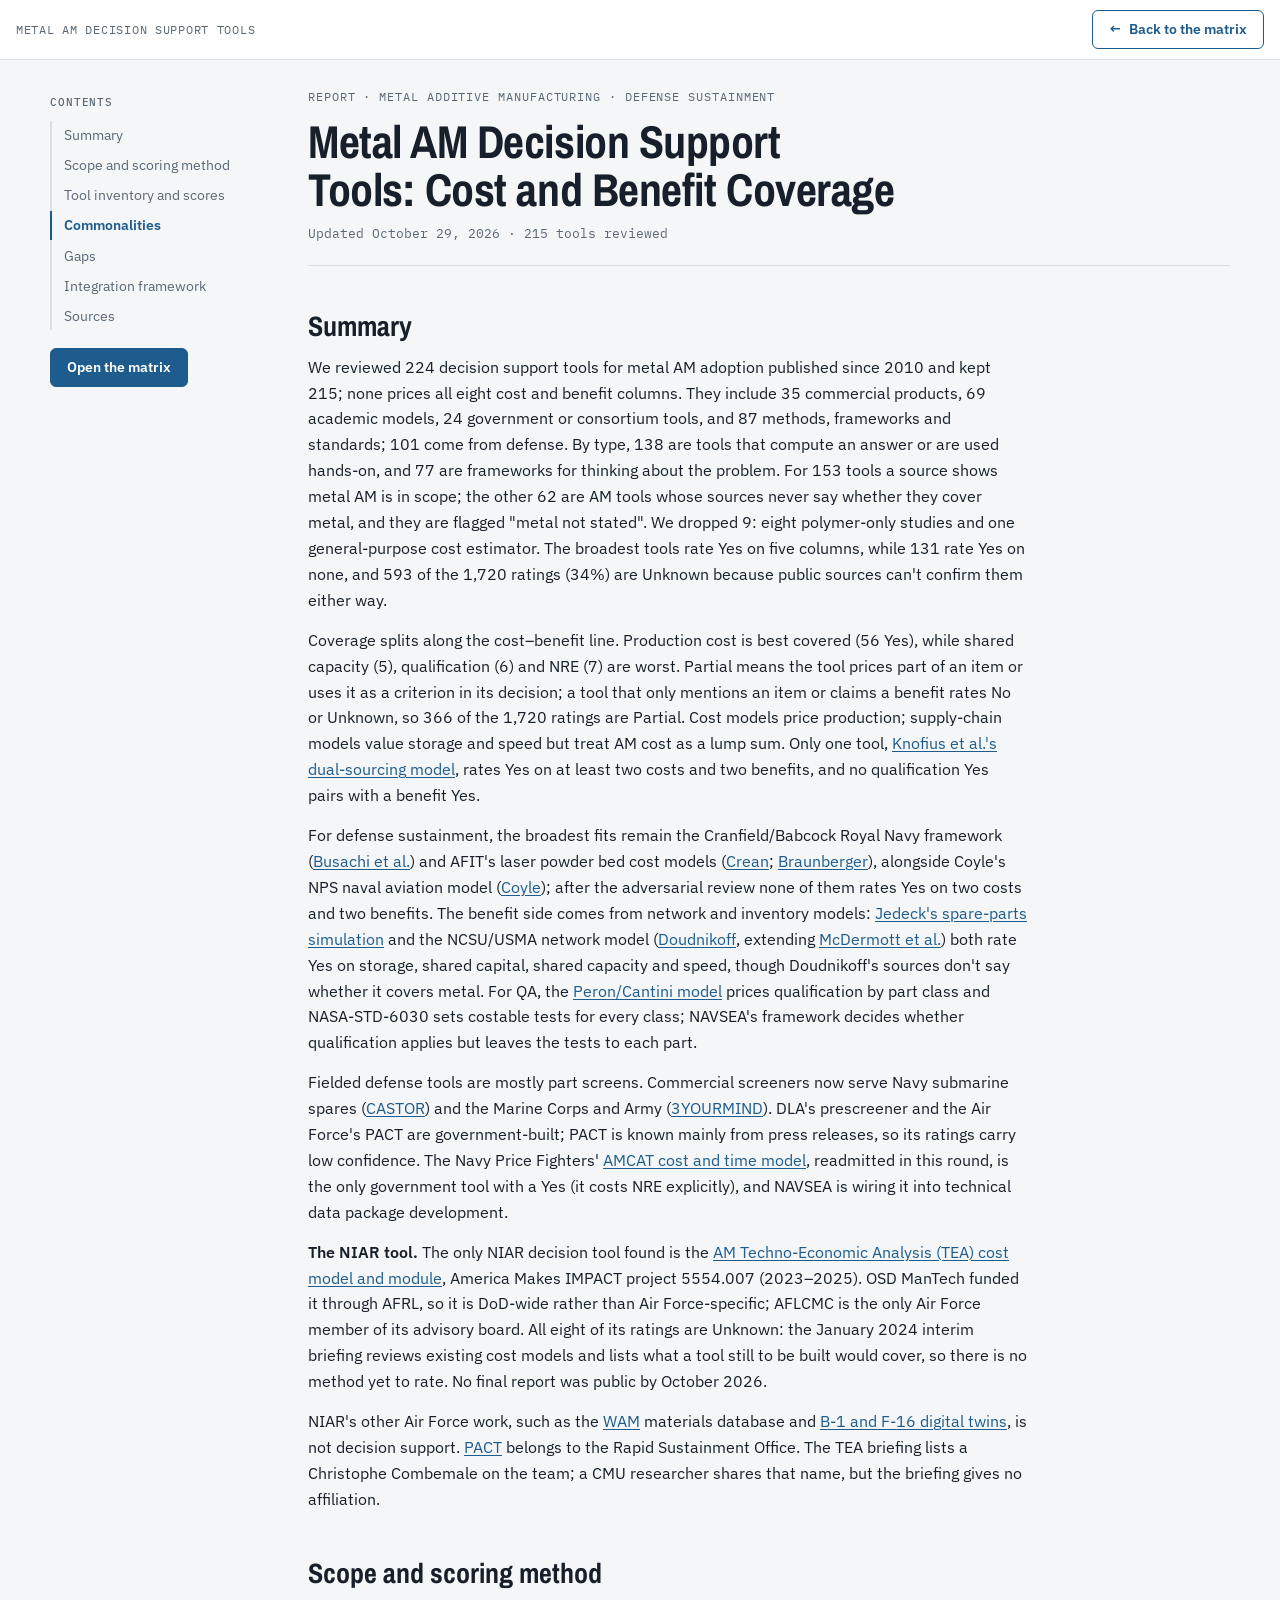
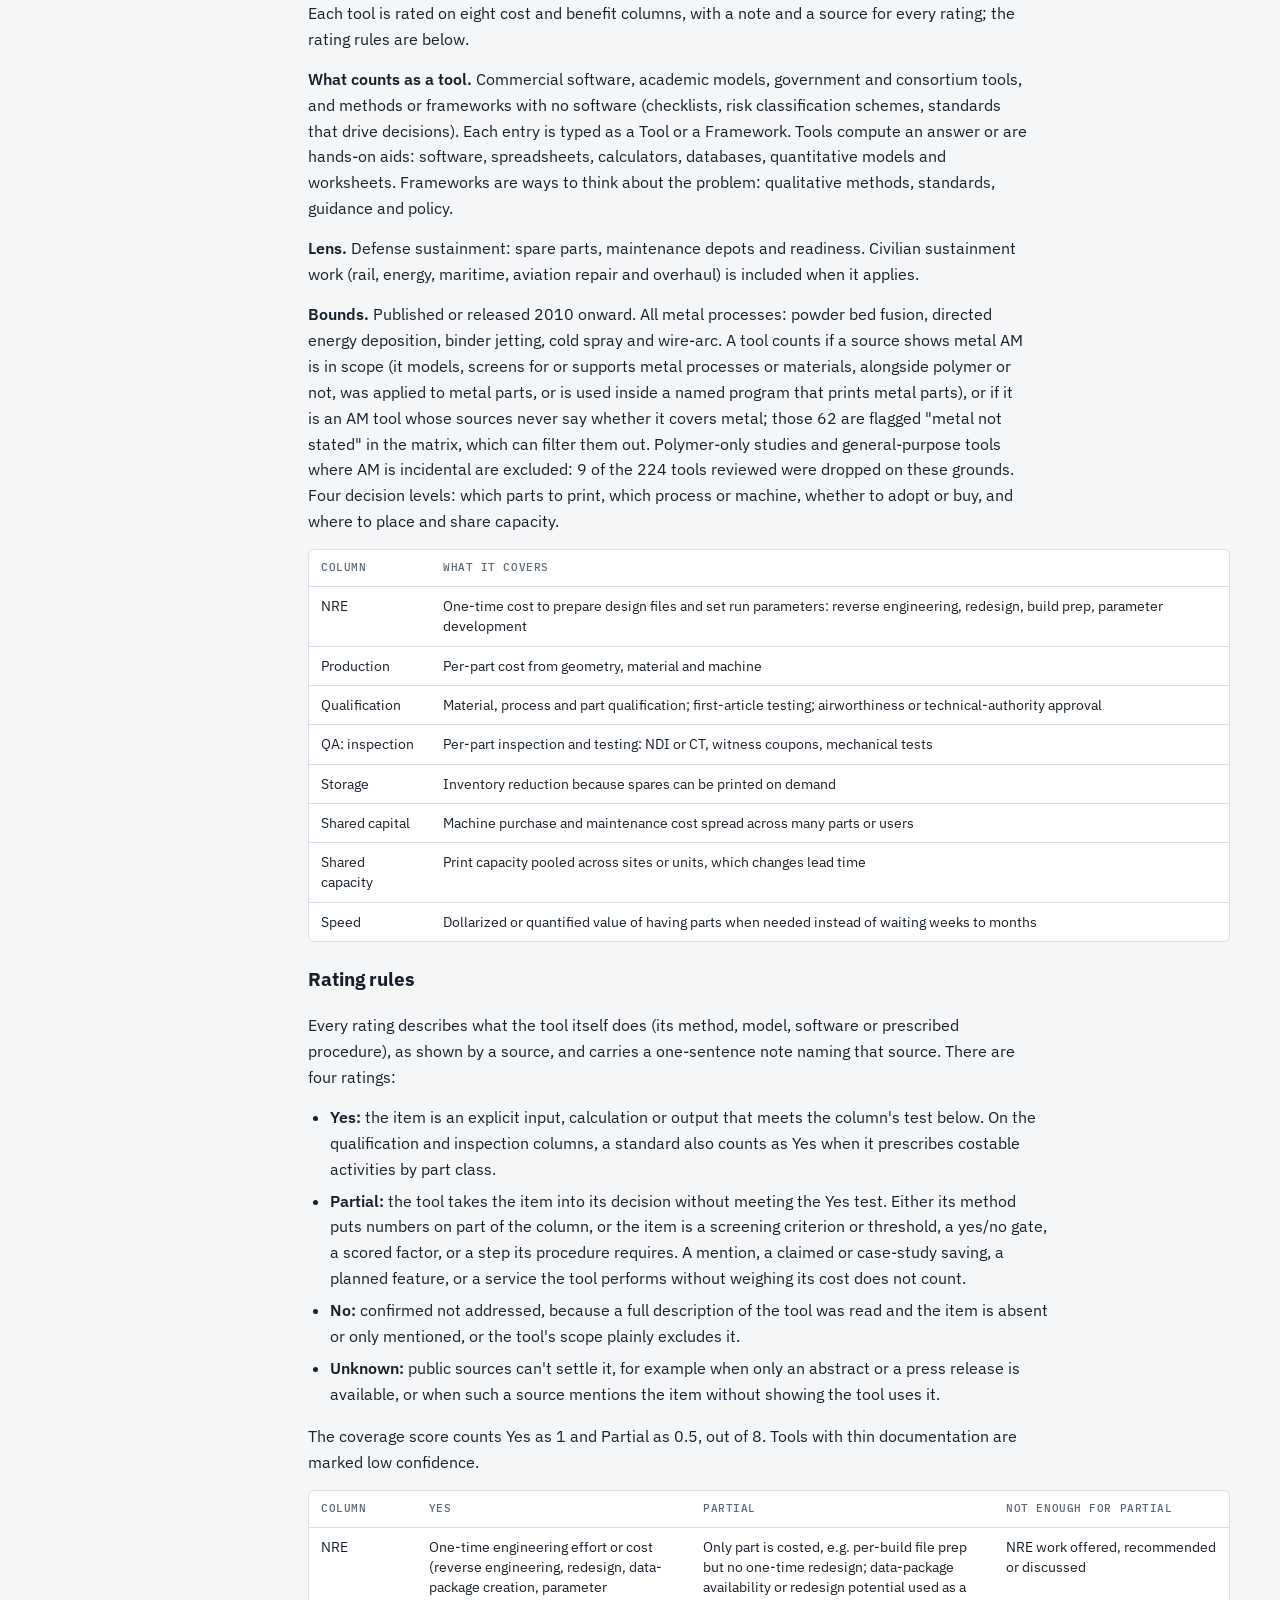
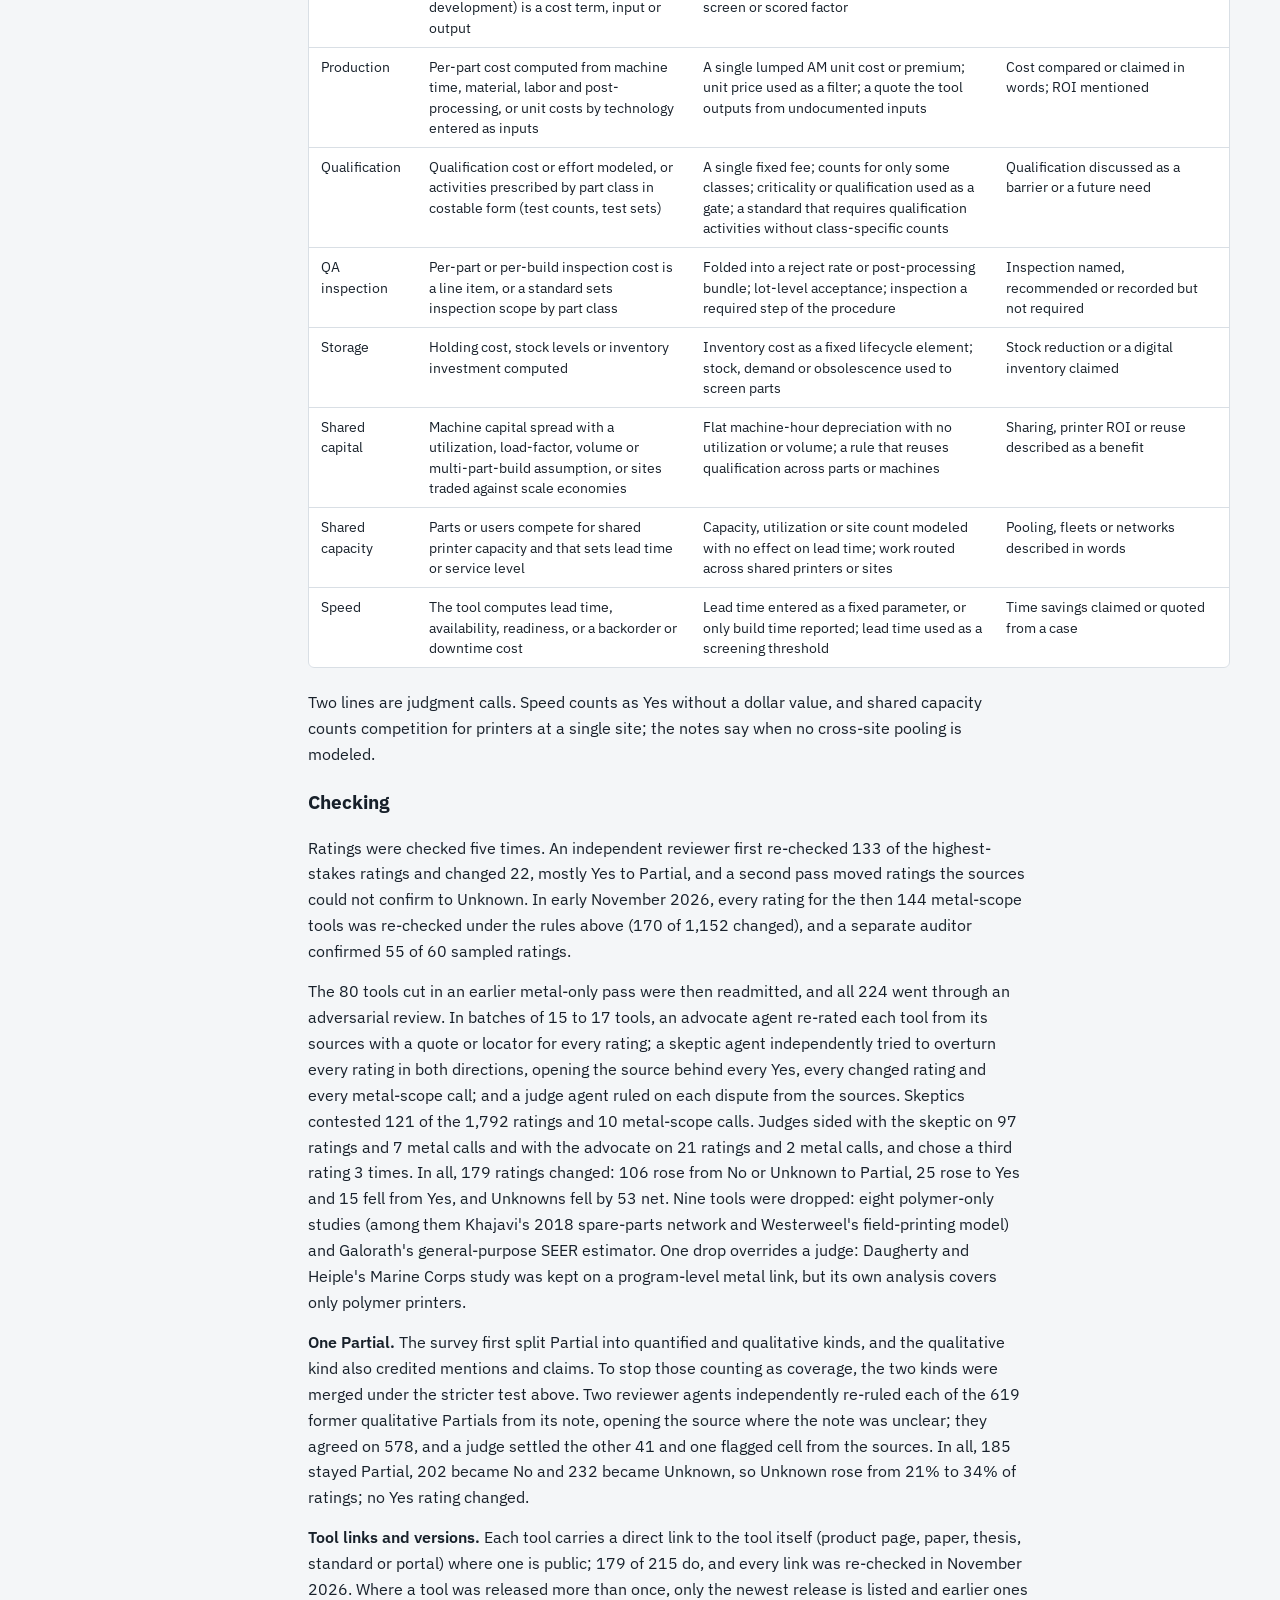
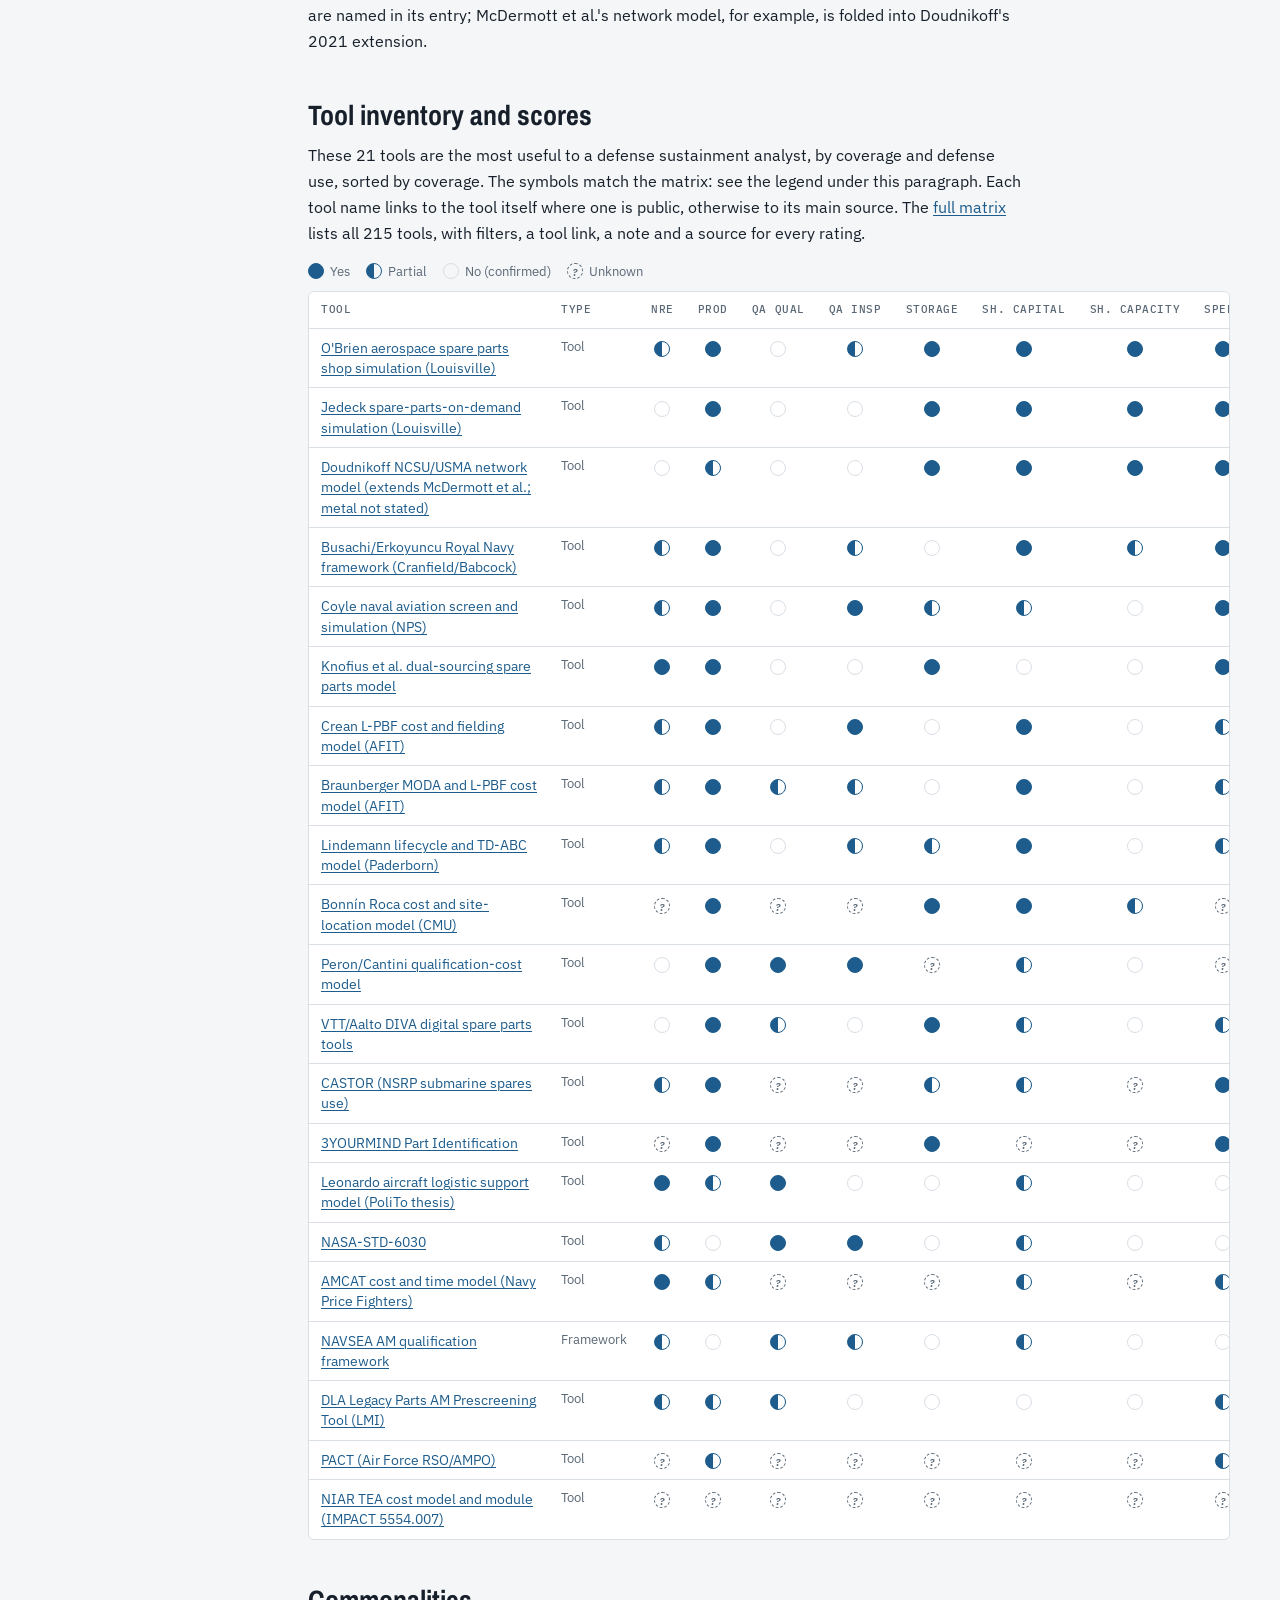
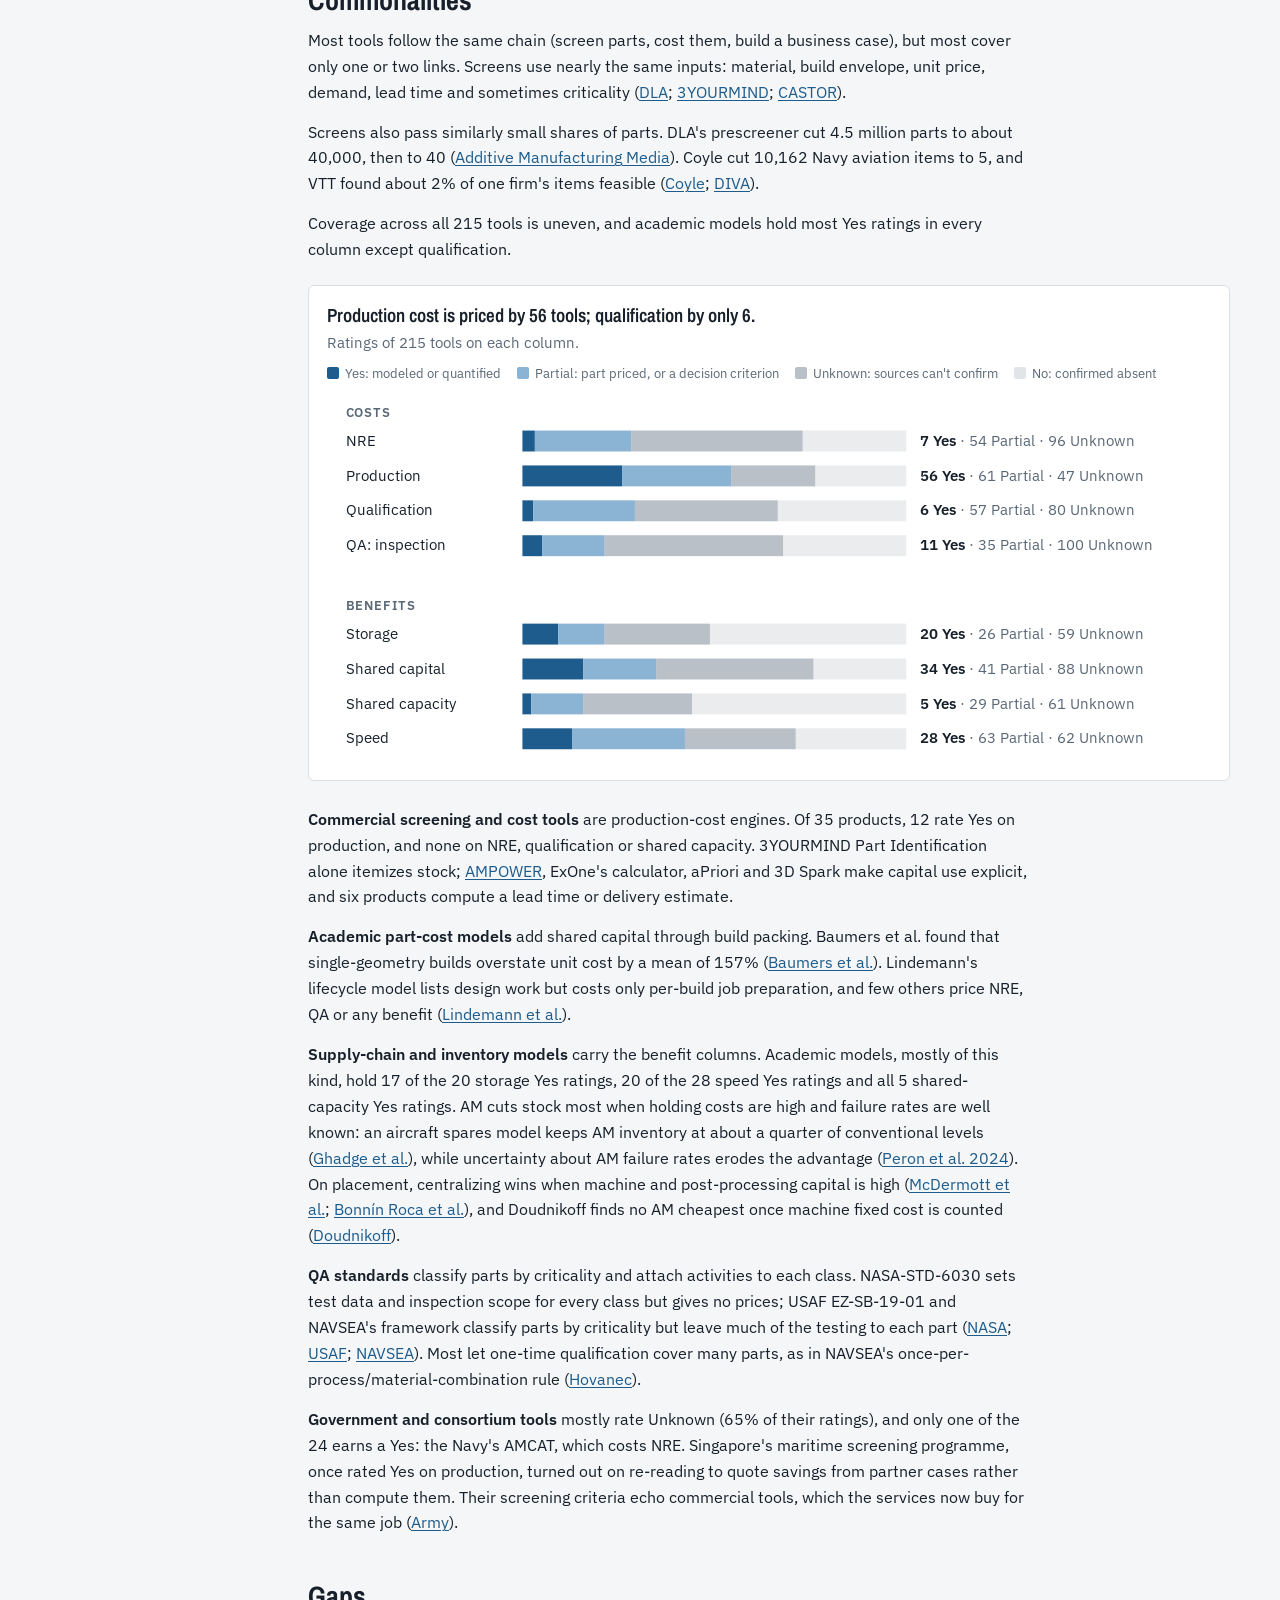
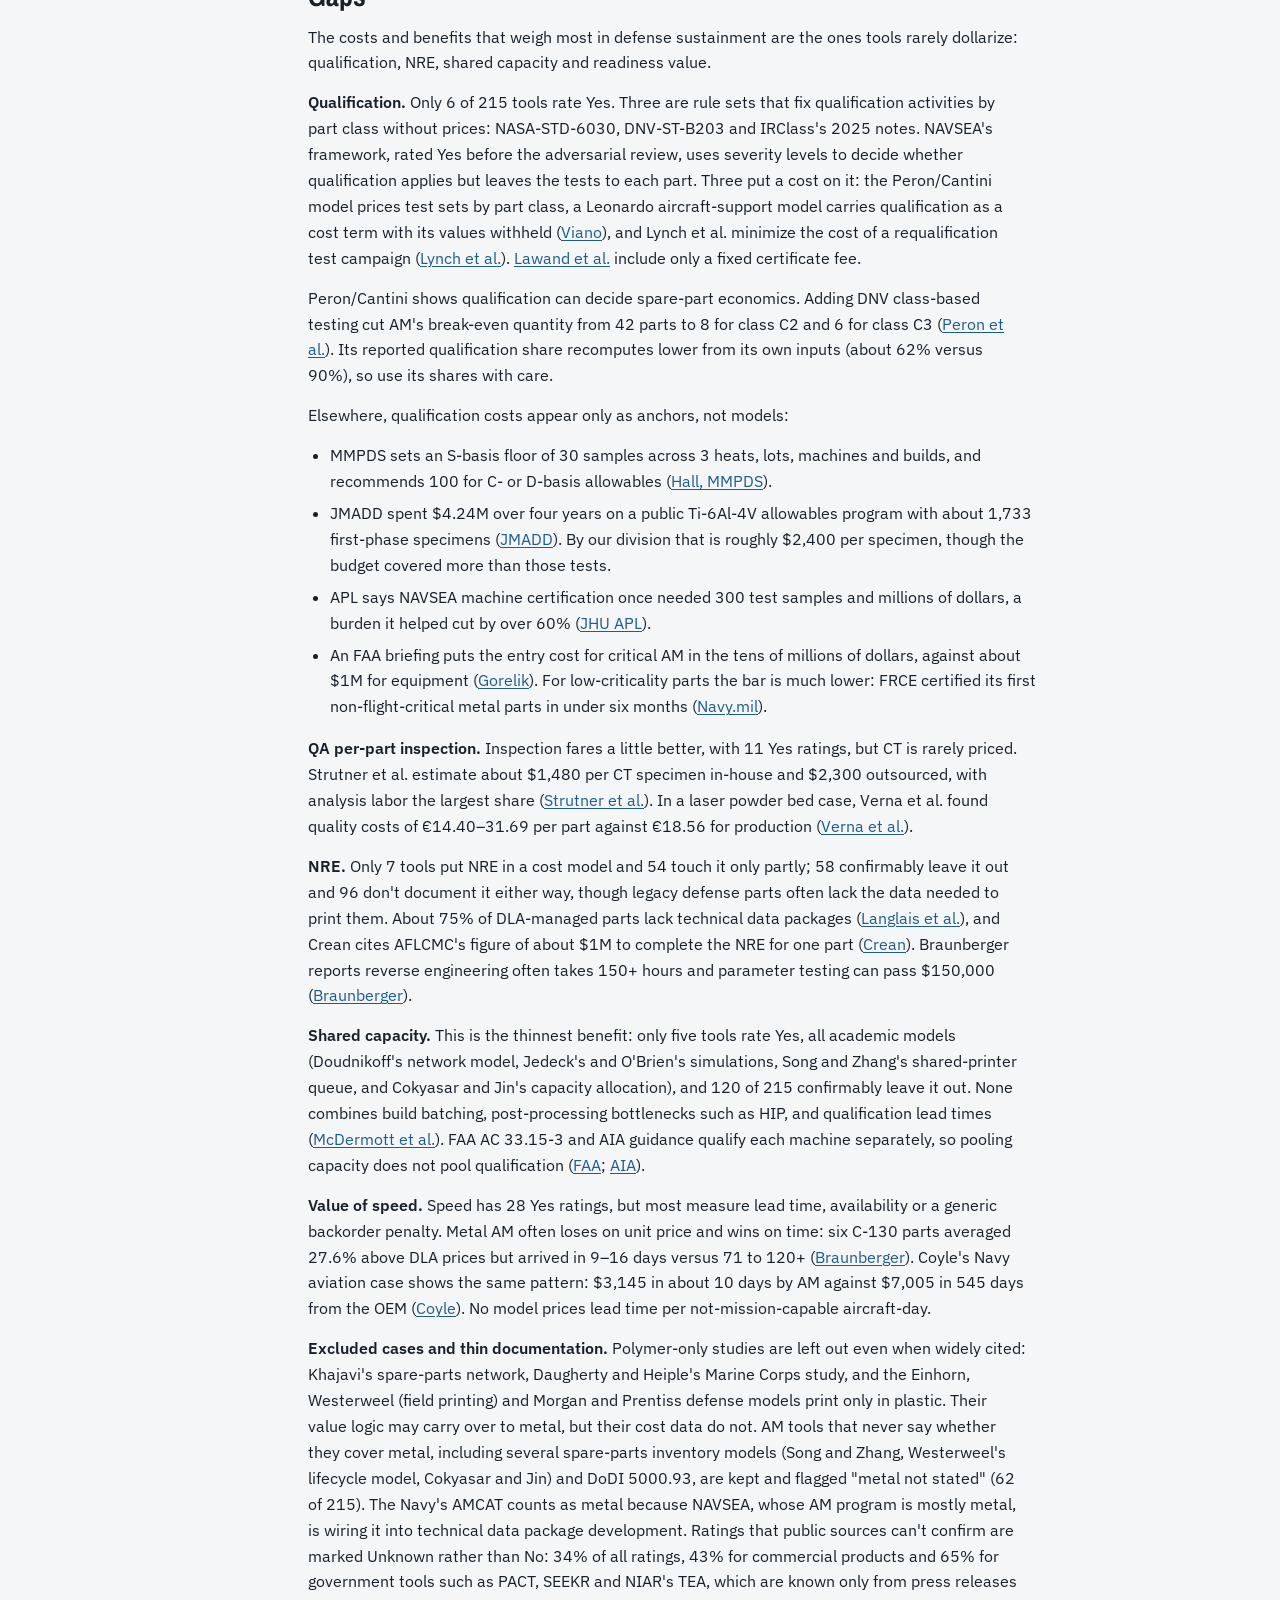
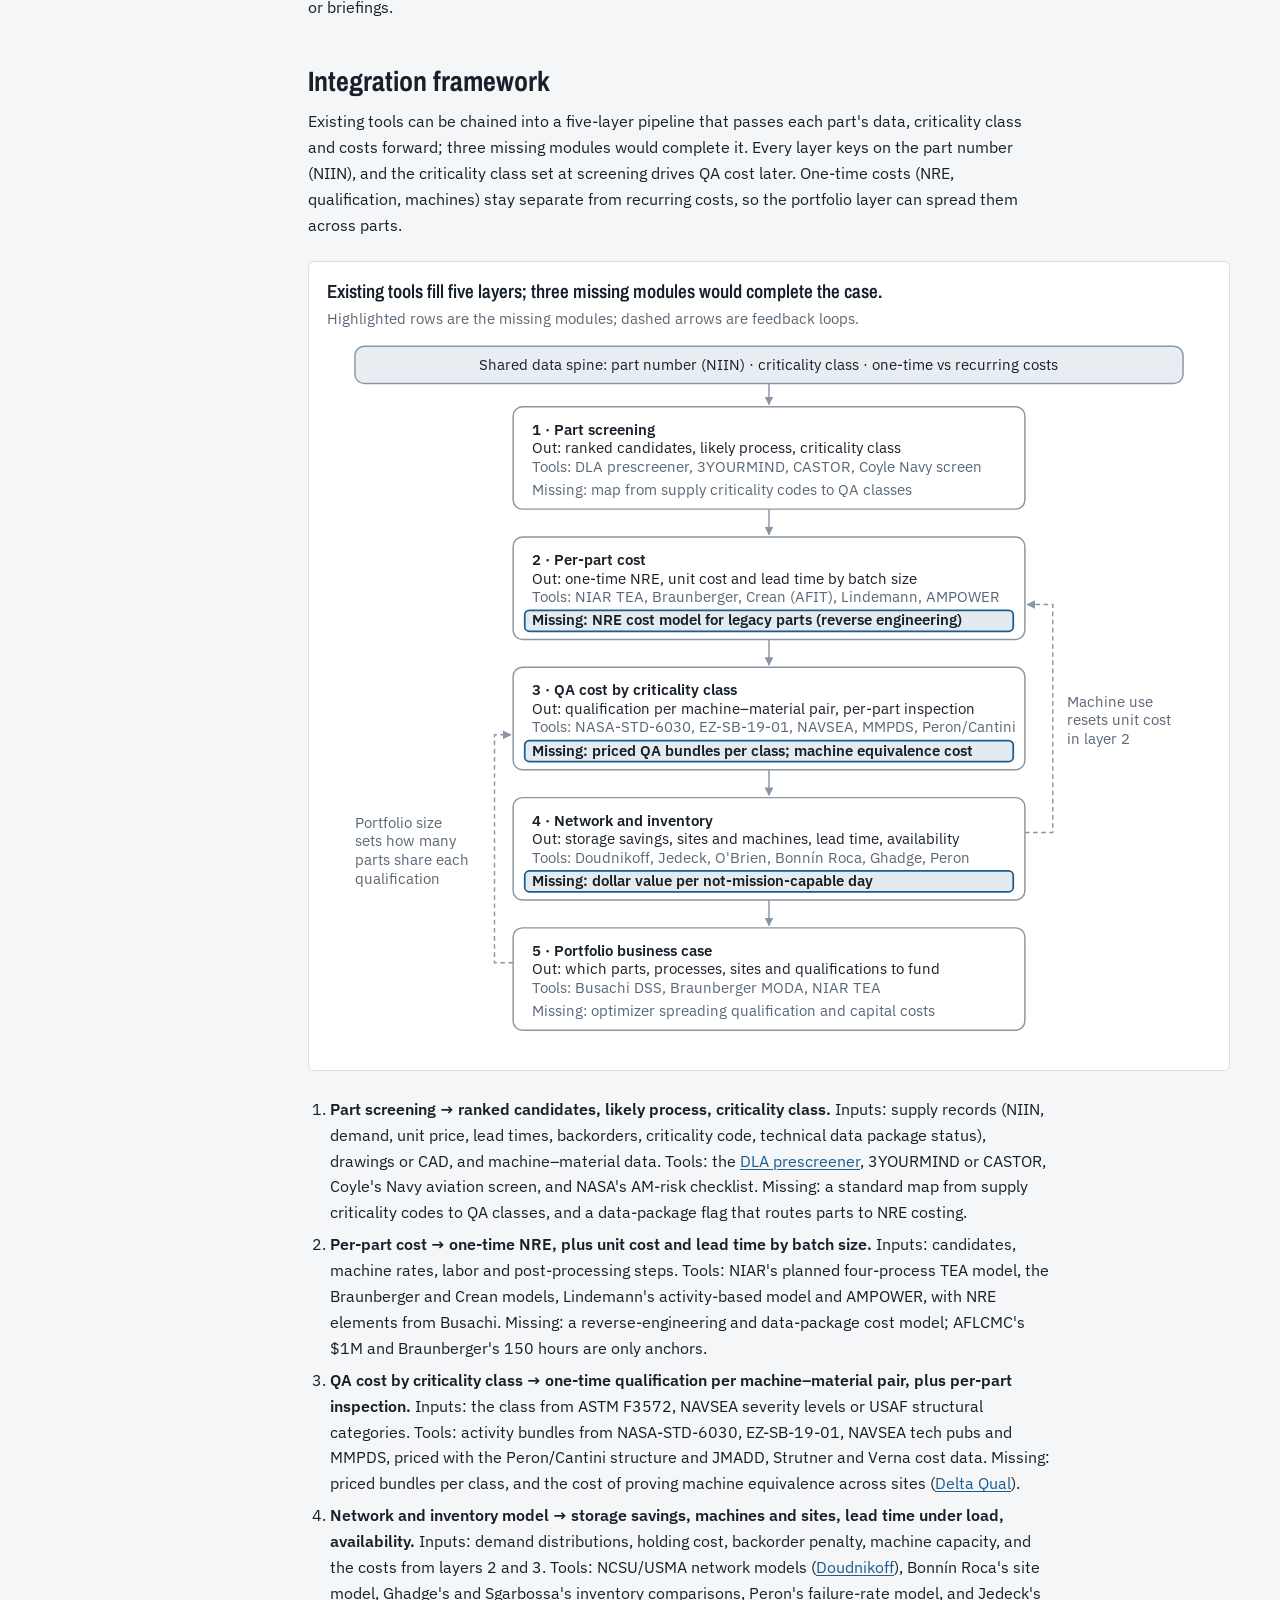
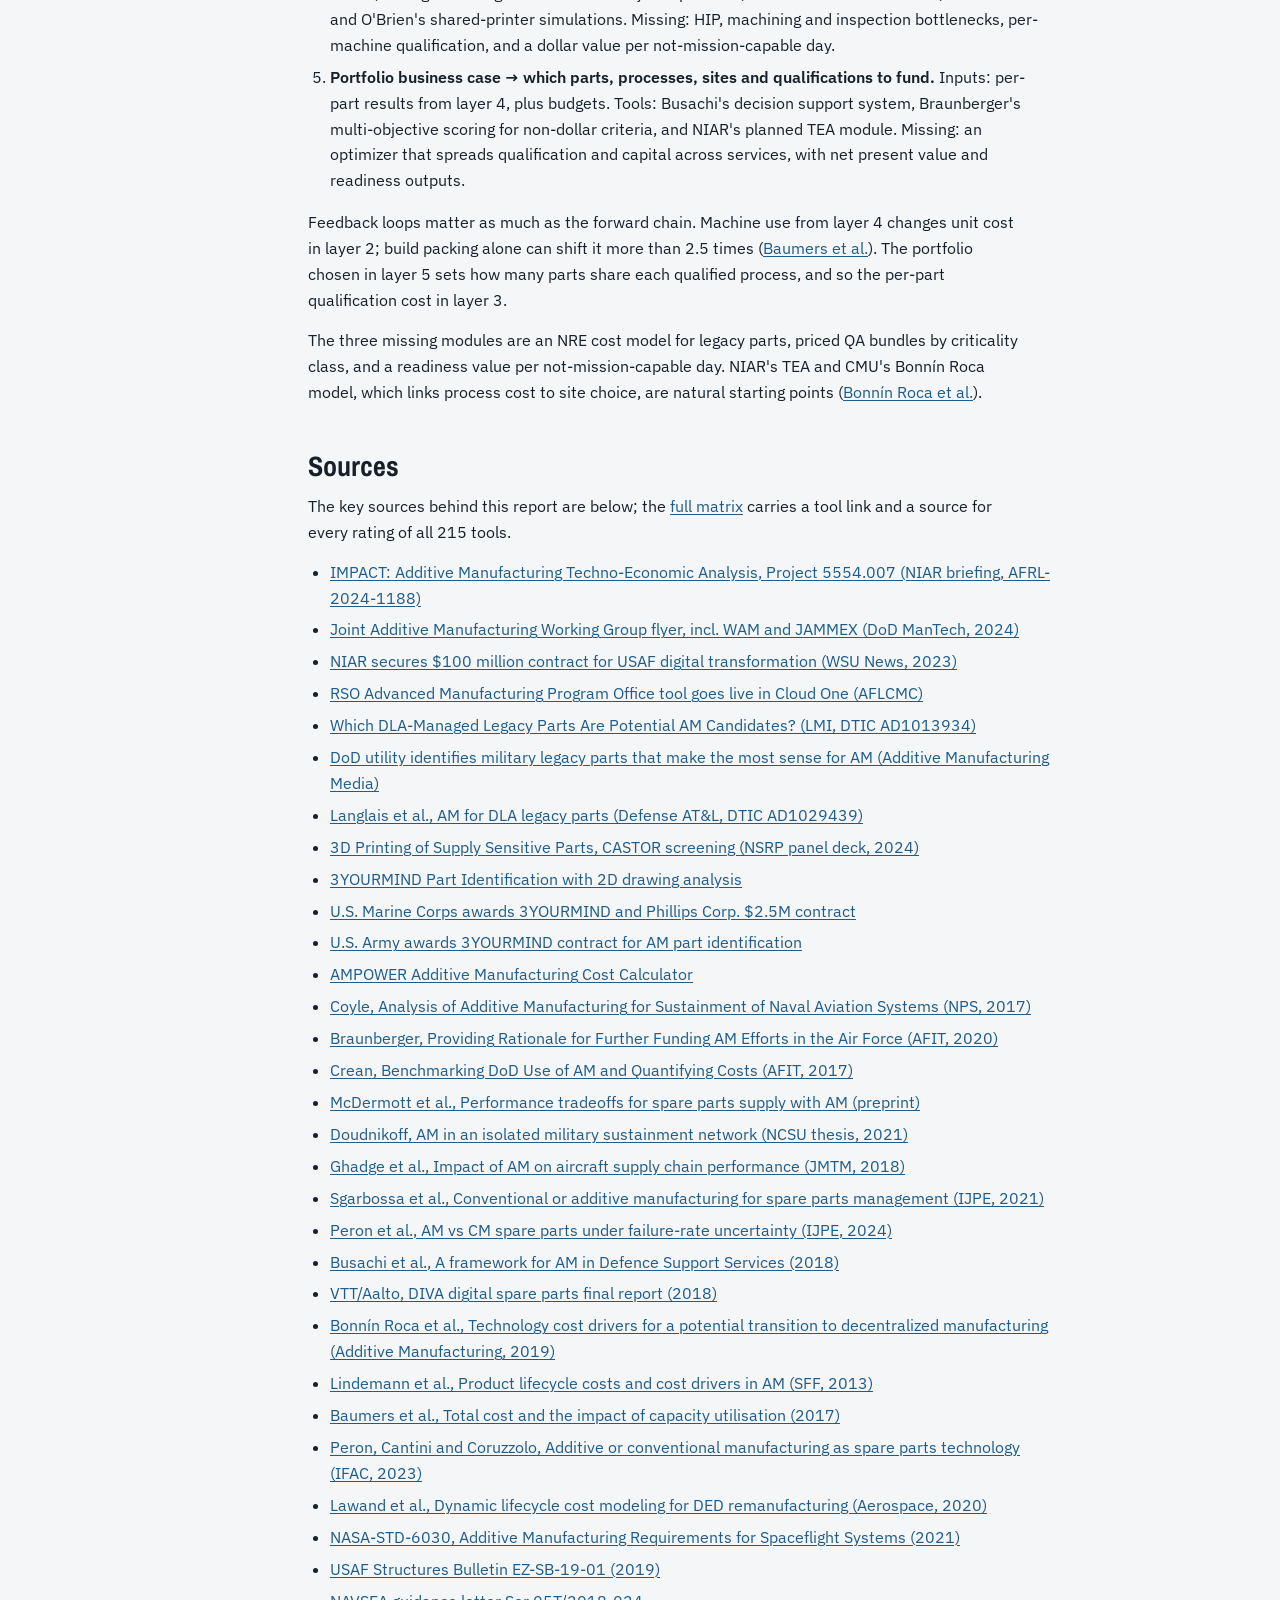
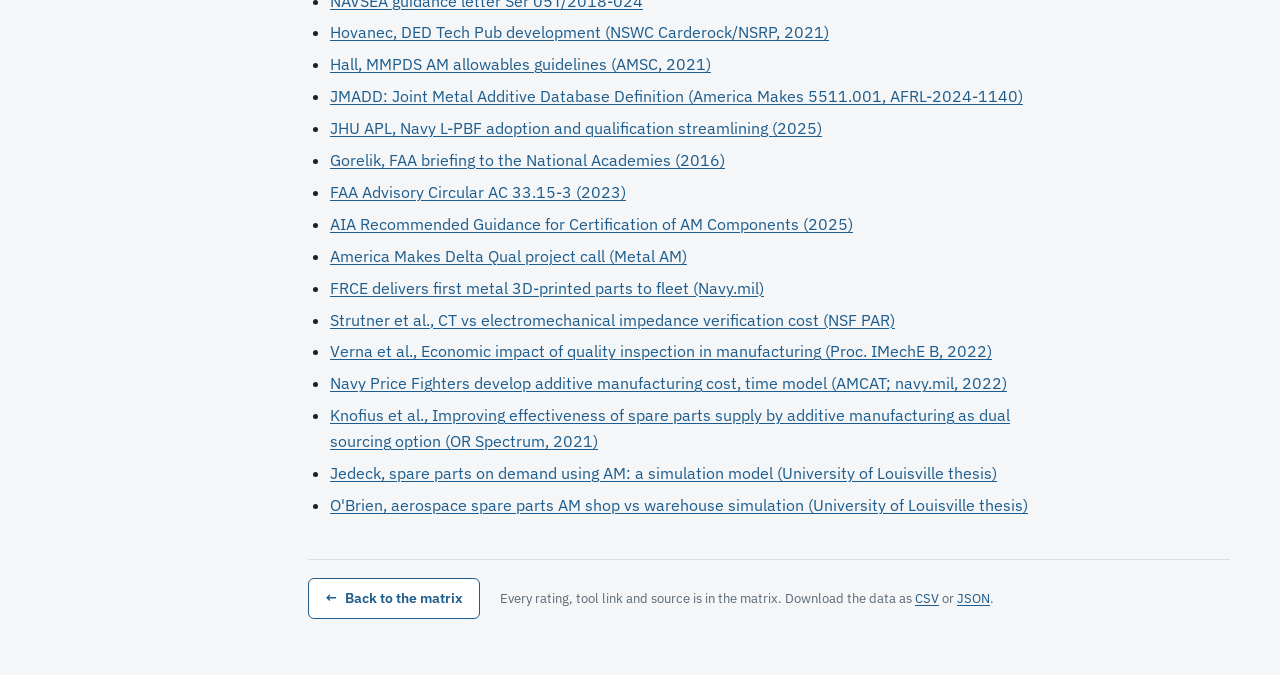
==== commit 8f541be5: "adversarial review & update partial rulings" ====
--- a/report.html
+++ b/report.html
@@ -66,7 +66,6 @@
 .c-grp { font-size: 11.5px; font-weight: 600; letter-spacing: .06em; }
 .c-yes { fill: var(--accent); } .sw.c-yes { background: var(--accent); }
 .c-part { fill: var(--partial); } .sw.c-part { background: var(--partial); }
-.c-partl { fill: var(--partial-l); } .sw.c-partl { background: var(--partial-l); }
 .c-unk { fill: var(--grey-mark); fill-opacity: .6; } .sw.c-unk { background: var(--grey-mark); opacity: .6; }
 .c-no { fill: var(--grey-mark); fill-opacity: .18; } .sw.c-no { background: var(--grey-mark); opacity: .25; }
 .d-box { fill: none; stroke: var(--grey-mark); stroke-width: 1.25; }
@@ -99,20 +98,20 @@
     <header class="rhead">
       <div class="eyebrow">Report · metal additive manufacturing · defense sustainment</div>
       <h1>Metal AM Decision Support Tools: Cost and Benefit Coverage</h1>
-      <div class="byline">Updated October 29, 2026 · 144 tools reviewed</div>
+      <div class="byline">Updated October 29, 2026 · 215 tools reviewed</div>
     </header>
 <h2 id="summary">Summary</h2>
-<p>We found 144 decision support tools for metal AM adoption published since 2010, and none prices all eight cost and benefit columns. They include 29 commercial products, 46 academic models, 15 government or consortium tools, and 54 methods, frameworks and standards; 62 come from defense. By type, 96 are tools that compute an answer or are used hands-on, and 48 are frameworks for thinking about the problem. The broadest tools rate Yes on four columns, while 81 tools rate Yes on none. Another 170 of the 1,152 ratings (15%) are Unknown, because public sources can't confirm them either way. We also reviewed 80 tools that are polymer-only or never address metal, and left them out.</p>
-<p>Coverage splits along the cost–benefit line. Production cost is best covered (49 Yes), while shared capacity (1), NRE (5) and QA qualification (7) are worst. Partial is the most common rating (524 of 1,152), and three in four Partials are qualitative: the tool names the item as a criterion or claim but does not calculate it. Cost models price production; supply-chain models value storage and speed but treat AM cost as a lump sum. Only three tools (Busachi, Coyle and Braunberger) rate Yes on at least two costs and two benefits, and no qualification Yes pairs with a benefit Yes.</p>
-<p>For defense sustainment, the best partial fits are the Cranfield/Babcock Royal Navy framework (<a href="https://doi.org/10.1007/s13198-017-0585-9" target="_blank" rel="noopener">Busachi et al.</a>) and Coyle's NPS naval aviation model (<a href="https://apps.dtic.mil/sti/pdfs/AD1046824.pdf" target="_blank" rel="noopener">Coyle</a>). AFIT's laser powder bed cost models (<a href="https://scholar.afit.edu/etd/3748/" target="_blank" rel="noopener">Braunberger</a>; <a href="https://scholar.afit.edu/etd/791/" target="_blank" rel="noopener">Crean</a>) add Air Force cost data, and the NCSU/USMA network model (<a href="https://repository.lib.ncsu.edu/server/api/core/bitstreams/6d683c20-48b9-46a7-9ef5-a8db0865b4dc/content" target="_blank" rel="noopener">Doudnikoff</a>, extending <a href="https://engrxiv.org/preprint/download/2007/4037/3021" target="_blank" rel="noopener">McDermott et al.</a>) values the benefits. For QA, only the <a href="https://doi.org/10.1080/09537287.2025.2494096" target="_blank" rel="noopener">Peron/Cantini model</a> prices qualification by part class; NASA-STD-6030 and NAVSEA rules list what to price.</p>
-<p>Fielded defense tools are mostly part screens. Commercial screeners now serve Navy submarine spares (<a href="https://www.nsrp.org/wp-content/uploads/2024/07/02-05_MGREEN_3D-Printing-of-Supply-Sensitive-Parts_BTSDMT-Meeting.pdf" target="_blank" rel="noopener">CASTOR</a>) and the Marine Corps and Army (<a href="https://www.3yourmind.com/news/u.s.-marine-corps.-awards-3yourmind-and-phillips-corp.-2.5m-contract" target="_blank" rel="noopener">3YOURMIND</a>). DLA's prescreener and the Air Force's PACT are government-built; PACT is known mainly from press releases, so its ratings carry low confidence.</p>
-<p><strong>The NIAR tool.</strong> The only NIAR decision tool found is the <a href="https://www.americamakes.us/wp-content/uploads/2024/03/5554.007-IMPACT-Additive-Manufacturing-Techno-Economic-Analysis-AFRL-2024-1188.pdf" target="_blank" rel="noopener">AM Techno-Economic Analysis (TEA) cost model and module</a>, America Makes IMPACT project 5554.007 (2023–2025). OSD ManTech funded it through AFRL, so it is DoD-wide rather than Air Force-specific; AFLCMC is the only Air Force member of its advisory board. Among government tools it scores near the top, but its ratings are all Partial or Unknown: the January 2024 interim briefing reviews existing cost models and lists what a tool still to be built would cover. No final report was public by October 2026.</p>
+<p>We reviewed 224 decision support tools for metal AM adoption published since 2010 and kept 215; none prices all eight cost and benefit columns. They include 35 commercial products, 69 academic models, 24 government or consortium tools, and 87 methods, frameworks and standards; 101 come from defense. By type, 138 are tools that compute an answer or are used hands-on, and 77 are frameworks for thinking about the problem. For 153 tools a source shows metal AM is in scope; the other 62 are AM tools whose sources never say whether they cover metal, and they are flagged "metal not stated". We dropped 9: eight polymer-only studies and one general-purpose cost estimator. The broadest tools rate Yes on five columns, while 131 rate Yes on none, and 593 of the 1,720 ratings (34%) are Unknown because public sources can't confirm them either way.</p>
+<p>Coverage splits along the cost–benefit line. Production cost is best covered (56 Yes), while shared capacity (5), qualification (6) and NRE (7) are worst. Partial means the tool prices part of an item or uses it as a criterion in its decision; a tool that only mentions an item or claims a benefit rates No or Unknown, so 366 of the 1,720 ratings are Partial. Cost models price production; supply-chain models value storage and speed but treat AM cost as a lump sum. Only one tool, <a href="https://doi.org/10.1007/s00291-020-00608-7" target="_blank" rel="noopener">Knofius et al.'s dual-sourcing model</a>, rates Yes on at least two costs and two benefits, and no qualification Yes pairs with a benefit Yes.</p>
+<p>For defense sustainment, the broadest fits remain the Cranfield/Babcock Royal Navy framework (<a href="https://doi.org/10.1007/s13198-017-0585-9" target="_blank" rel="noopener">Busachi et al.</a>) and AFIT's laser powder bed cost models (<a href="https://scholar.afit.edu/etd/791/" target="_blank" rel="noopener">Crean</a>; <a href="https://scholar.afit.edu/etd/3748/" target="_blank" rel="noopener">Braunberger</a>), alongside Coyle's NPS naval aviation model (<a href="https://apps.dtic.mil/sti/pdfs/AD1046824.pdf" target="_blank" rel="noopener">Coyle</a>); after the adversarial review none of them rates Yes on two costs and two benefits. The benefit side comes from network and inventory models: <a href="https://ir.library.louisville.edu/etd/2290" target="_blank" rel="noopener">Jedeck's spare-parts simulation</a> and the NCSU/USMA network model (<a href="https://repository.lib.ncsu.edu/server/api/core/bitstreams/6d683c20-48b9-46a7-9ef5-a8db0865b4dc/content" target="_blank" rel="noopener">Doudnikoff</a>, extending <a href="https://engrxiv.org/preprint/download/2007/4037/3021" target="_blank" rel="noopener">McDermott et al.</a>) both rate Yes on storage, shared capital, shared capacity and speed, though Doudnikoff's sources don't say whether it covers metal. For QA, the <a href="https://doi.org/10.1080/09537287.2025.2494096" target="_blank" rel="noopener">Peron/Cantini model</a> prices qualification by part class and NASA-STD-6030 sets costable tests for every class; NAVSEA's framework decides whether qualification applies but leaves the tests to each part.</p>
+<p>Fielded defense tools are mostly part screens. Commercial screeners now serve Navy submarine spares (<a href="https://www.nsrp.org/wp-content/uploads/2024/07/02-05_MGREEN_3D-Printing-of-Supply-Sensitive-Parts_BTSDMT-Meeting.pdf" target="_blank" rel="noopener">CASTOR</a>) and the Marine Corps and Army (<a href="https://www.3yourmind.com/news/u.s.-marine-corps.-awards-3yourmind-and-phillips-corp.-2.5m-contract" target="_blank" rel="noopener">3YOURMIND</a>). DLA's prescreener and the Air Force's PACT are government-built; PACT is known mainly from press releases, so its ratings carry low confidence. The Navy Price Fighters' <a href="https://www.navy.mil/Press-Office/News-Stories/Article/3163936/navy-price-fighters-develop-additive-manufacturing-cost-time-model/" target="_blank" rel="noopener">AMCAT cost and time model</a>, readmitted in this round, is the only government tool with a Yes (it costs NRE explicitly), and NAVSEA is wiring it into technical data package development.</p>
+<p><strong>The NIAR tool.</strong> The only NIAR decision tool found is the <a href="https://www.americamakes.us/wp-content/uploads/2024/03/5554.007-IMPACT-Additive-Manufacturing-Techno-Economic-Analysis-AFRL-2024-1188.pdf" target="_blank" rel="noopener">AM Techno-Economic Analysis (TEA) cost model and module</a>, America Makes IMPACT project 5554.007 (2023–2025). OSD ManTech funded it through AFRL, so it is DoD-wide rather than Air Force-specific; AFLCMC is the only Air Force member of its advisory board. All eight of its ratings are Unknown: the January 2024 interim briefing reviews existing cost models and lists what a tool still to be built would cover, so there is no method yet to rate. No final report was public by October 2026.</p>
 <p>NIAR's other Air Force work, such as the <a href="https://www.dodmantech.mil/Portals/107/JAMWGFlyer_20241114_1.pdf" target="_blank" rel="noopener">WAM</a> materials database and <a href="https://news.wichita.edu/2023/08/03/niar-secures-100-million-contract-for-digital-transformation-and-technologies-to-support-usaf-operational-readiness/" target="_blank" rel="noopener">B-1 and F-16 digital twins</a>, is not decision support. <a href="https://www.aflcmc.af.mil/NEWS/Article/3596164/rapid-sustainment-office-advanced-manufacturing-program-office-tool-goes-live-i/" target="_blank" rel="noopener">PACT</a> belongs to the Rapid Sustainment Office. The TEA briefing lists a Christophe Combemale on the team; a CMU researcher shares that name, but the briefing gives no affiliation.</p>
 <h2 id="scope-and-scoring-method">Scope and scoring method</h2>
 <p>Each tool is rated on eight cost and benefit columns, with a note and a source for every rating; the rating rules are below.</p>
 <p><strong>What counts as a tool.</strong> Commercial software, academic models, government and consortium tools, and methods or frameworks with no software (checklists, risk classification schemes, standards that drive decisions). Each entry is typed as a Tool or a Framework. Tools compute an answer or are hands-on aids: software, spreadsheets, calculators, databases, quantitative models and worksheets. Frameworks are ways to think about the problem: qualitative methods, standards, guidance and policy.</p>
 <p><strong>Lens.</strong> Defense sustainment: spare parts, maintenance depots and readiness. Civilian sustainment work (rail, energy, maritime, aviation repair and overhaul) is included when it applies.</p>
-<p><strong>Bounds.</strong> Published or released 2010 onward. All metal processes: powder bed fusion, directed energy deposition, binder jetting, cold spray and wire-arc. Metal must be in scope: a tool counts only if it models, screens for or supports metal AM processes or materials (alongside polymer is fine), or was applied to metal parts. We reviewed 80 more tools that are polymer-only, cover AM in general with no metal content, or show no metal evidence in their sources, and left them out. Four decision levels: which parts to print, which process or machine, whether to adopt or buy, and where to place and share capacity.</p>
+<p><strong>Bounds.</strong> Published or released 2010 onward. All metal processes: powder bed fusion, directed energy deposition, binder jetting, cold spray and wire-arc. A tool counts if a source shows metal AM is in scope (it models, screens for or supports metal processes or materials, alongside polymer or not, was applied to metal parts, or is used inside a named program that prints metal parts), or if it is an AM tool whose sources never say whether it covers metal; those 62 are flagged "metal not stated" in the matrix, which can filter them out. Polymer-only studies and general-purpose tools where AM is incidental are excluded: 9 of the 224 tools reviewed were dropped on these grounds. Four decision levels: which parts to print, which process or machine, whether to adopt or buy, and where to place and share capacity.</p>
 <div class="tablewrap"><table>
 <thead>
 <tr>
@@ -130,7 +129,7 @@
 <td>Per-part cost from geometry, material and machine</td>
 </tr>
 <tr>
-<td>QA: qualification</td>
+<td>Qualification</td>
 <td>Material, process and part qualification; first-article testing; airworthiness or technical-authority approval</td>
 </tr>
 <tr>
@@ -156,82 +155,83 @@
 </tbody>
 </table></div>
 <h3 id="rating-rules">Rating rules</h3>
-<p>Every rating describes what the tool itself does (its method, model, software or prescribed procedure), as shown by a source, and carries a one-sentence note naming that source. There are five ratings:</p>
+<p>Every rating describes what the tool itself does (its method, model, software or prescribed procedure), as shown by a source, and carries a one-sentence note naming that source. There are four ratings:</p>
 <ul>
-<li><strong>Yes:</strong> the item is an explicit input, calculation or output that meets the column's test below. On the two QA columns, a standard also counts as Yes when it prescribes costable activities by part class.</li>
-<li><strong>Partial, quantified:</strong> the tool's method puts numbers on part of the column but misses the Yes test.</li>
-<li><strong>Partial, qualitative:</strong> the tool recognizes the item without calculating it: a screening criterion or threshold, a yes/no gate, a flag or proxy, a requirement or planned feature, or a claim. A saving quoted from a case study but not computed by the method counts here.</li>
-<li><strong>No:</strong> confirmed not addressed, because a full description of the tool was read and the item is absent, or the tool's scope plainly excludes it.</li>
-<li><strong>Unknown:</strong> public sources can't settle it, for example when only an abstract or a press release is available.</li>
+<li><strong>Yes:</strong> the item is an explicit input, calculation or output that meets the column's test below. On the qualification and inspection columns, a standard also counts as Yes when it prescribes costable activities by part class.</li>
+<li><strong>Partial:</strong> the tool takes the item into its decision without meeting the Yes test. Either its method puts numbers on part of the column, or the item is a screening criterion or threshold, a yes/no gate, a scored factor, or a step its procedure requires. A mention, a claimed or case-study saving, a planned feature, or a service the tool performs without weighing its cost does not count.</li>
+<li><strong>No:</strong> confirmed not addressed, because a full description of the tool was read and the item is absent or only mentioned, or the tool's scope plainly excludes it.</li>
+<li><strong>Unknown:</strong> public sources can't settle it, for example when only an abstract or a press release is available, or when such a source mentions the item without showing the tool uses it.</li>
 </ul>
-<p>The coverage score counts Yes as 1 and either kind of Partial as 0.5, out of 8. Tools with thin documentation are marked low confidence.</p>
+<p>The coverage score counts Yes as 1 and Partial as 0.5, out of 8. Tools with thin documentation are marked low confidence.</p>
 <div class="tablewrap"><table>
 <thead>
 <tr>
 <th>Column</th>
 <th>Yes</th>
-<th>Partial, quantified</th>
-<th>Partial, qualitative</th>
+<th>Partial</th>
+<th>Not enough for Partial</th>
 </tr>
 </thead>
 <tbody>
 <tr>
 <td>NRE</td>
 <td>One-time engineering effort or cost (reverse engineering, redesign, data-package creation, parameter development) is a cost term, input or output</td>
-<td>Only part is costed, e.g. per-build file prep but no one-time redesign</td>
-<td>NRE work offered or discussed; data-package availability used as a flag</td>
+<td>Only part is costed, e.g. per-build file prep but no one-time redesign; data-package availability or redesign potential used as a screen or scored factor</td>
+<td>NRE work offered, recommended or discussed</td>
 </tr>
 <tr>
 <td>Production</td>
 <td>Per-part cost computed from machine time, material, labor and post-processing, or unit costs by technology entered as inputs</td>
-<td>A single lumped AM unit cost or premium with no build-up</td>
-<td>Cost compared or claimed in words; unit price used only as a filter; quoting or ROI with no documented inputs</td>
-</tr>
-<tr>
-<td>QA qualification</td>
+<td>A single lumped AM unit cost or premium; unit price used as a filter; a quote the tool outputs from undocumented inputs</td>
+<td>Cost compared or claimed in words; ROI mentioned</td>
+</tr>
+<tr>
+<td>Qualification</td>
 <td>Qualification cost or effort modeled, or activities prescribed by part class in costable form (test counts, test sets)</td>
-<td>A single fixed fee; costable counts for only some classes or steps</td>
-<td>Criticality or qualification used as a gate; discussed as a barrier; testing set case by case</td>
+<td>A single fixed fee; counts for only some classes; criticality or qualification used as a gate; a standard that requires qualification activities without class-specific counts</td>
+<td>Qualification discussed as a barrier or a future need</td>
 </tr>
 <tr>
 <td>QA inspection</td>
 <td>Per-part or per-build inspection cost is a line item, or a standard sets inspection scope by part class</td>
-<td>Folded into a reject rate or post-processing bundle; lot-level acceptance only</td>
-<td>Named or required without a cost or class-specific scope</td>
+<td>Folded into a reject rate or post-processing bundle; lot-level acceptance; inspection a required step of the procedure</td>
+<td>Inspection named, recommended or recorded but not required</td>
 </tr>
 <tr>
 <td>Storage</td>
 <td>Holding cost, stock levels or inventory investment computed</td>
-<td>Inventory cost as a fixed lifecycle element, without AM's effect on stock</td>
-<td>Stock reduction claimed; stock, demand or obsolescence used only to screen</td>
+<td>Inventory cost as a fixed lifecycle element; stock, demand or obsolescence used to screen parts</td>
+<td>Stock reduction or a digital inventory claimed</td>
 </tr>
 <tr>
 <td>Shared capital</td>
 <td>Machine capital spread with a utilization, load-factor, volume or multi-part-build assumption, or sites traded against scale economies</td>
-<td>Flat machine-hour depreciation with no utilization or volume</td>
-<td>Sharing, printer ROI or reuse of qualification described without numbers</td>
+<td>Flat machine-hour depreciation with no utilization or volume; a rule that reuses qualification across parts or machines</td>
+<td>Sharing, printer ROI or reuse described as a benefit</td>
 </tr>
 <tr>
 <td>Shared capacity</td>
 <td>Parts or users compete for shared printer capacity and that sets lead time or service level</td>
-<td>Capacity, utilization or site count modeled with no effect on lead time</td>
+<td>Capacity, utilization or site count modeled with no effect on lead time; work routed across shared printers or sites</td>
 <td>Pooling, fleets or networks described in words</td>
 </tr>
 <tr>
 <td>Speed</td>
 <td>The tool computes lead time, availability, readiness, or a backorder or downtime cost</td>
-<td>Lead time entered as a fixed parameter that isn't itself valued, or only print, build or production time reported</td>
-<td>Lead time used as a screening threshold; time savings claimed or quoted from a case</td>
+<td>Lead time entered as a fixed parameter, or only build time reported; lead time used as a screening threshold</td>
+<td>Time savings claimed or quoted from a case</td>
 </tr>
 </tbody>
 </table></div>
 <p>Two lines are judgment calls. Speed counts as Yes without a dollar value, and shared capacity counts competition for printers at a single site; the notes say when no cross-site pooling is modeled.</p>
 <h3 id="checking">Checking</h3>
-<p>Ratings were checked three times. Before the metal-scope cut, an independent reviewer re-checked 133 of the highest-stakes ratings across the original 224 tools and changed 22, mostly Yes to Partial; a second pass then moved ratings the sources could not confirm to Unknown. In November 2026, every rating for the 144 tools was re-checked against its sources under the rules above. That changed 170 of the 1,152 ratings, mostly No or Unknown to Partial as the written rules credit qualitative coverage, and settled 72 Unknowns. A separate auditor then re-checked 60 sampled ratings, including every change to or from Yes, confirmed 55 and corrected 5.</p>
-<p><strong>Tool links and versions.</strong> Each tool carries a direct link to the tool itself (product page, paper, thesis, standard or portal) where one is public; 121 of 144 do, and every link was re-checked in November 2026. Where a tool was released more than once, only the newest release is listed and earlier ones are named in its entry; McDermott et al.'s network model, for example, is folded into Doudnikoff's 2021 extension.</p>
+<p>Ratings were checked five times. An independent reviewer first re-checked 133 of the highest-stakes ratings and changed 22, mostly Yes to Partial, and a second pass moved ratings the sources could not confirm to Unknown. In early November 2026, every rating for the then 144 metal-scope tools was re-checked under the rules above (170 of 1,152 changed), and a separate auditor confirmed 55 of 60 sampled ratings.</p>
+<p>The 80 tools cut in an earlier metal-only pass were then readmitted, and all 224 went through an adversarial review. In batches of 15 to 17 tools, an advocate agent re-rated each tool from its sources with a quote or locator for every rating; a skeptic agent independently tried to overturn every rating in both directions, opening the source behind every Yes, every changed rating and every metal-scope call; and a judge agent ruled on each dispute from the sources. Skeptics contested 121 of the 1,792 ratings and 10 metal-scope calls. Judges sided with the skeptic on 97 ratings and 7 metal calls and with the advocate on 21 ratings and 2 metal calls, and chose a third rating 3 times. In all, 179 ratings changed: 106 rose from No or Unknown to Partial, 25 rose to Yes and 15 fell from Yes, and Unknowns fell by 53 net. Nine tools were dropped: eight polymer-only studies (among them Khajavi's 2018 spare-parts network and Westerweel's field-printing model) and Galorath's general-purpose SEER estimator. One drop overrides a judge: Daugherty and Heiple's Marine Corps study was kept on a program-level metal link, but its own analysis covers only polymer printers.</p>
+<p><strong>One Partial.</strong> The survey first split Partial into quantified and qualitative kinds, and the qualitative kind also credited mentions and claims. To stop those counting as coverage, the two kinds were merged under the stricter test above. Two reviewer agents independently re-ruled each of the 619 former qualitative Partials from its note, opening the source where the note was unclear; they agreed on 578, and a judge settled the other 41 and one flagged cell from the sources. In all, 185 stayed Partial, 202 became No and 232 became Unknown, so Unknown rose from 21% to 34% of ratings; no Yes rating changed.</p>
+<p><strong>Tool links and versions.</strong> Each tool carries a direct link to the tool itself (product page, paper, thesis, standard or portal) where one is public; 179 of 215 do, and every link was re-checked in November 2026. Where a tool was released more than once, only the newest release is listed and earlier ones are named in its entry; McDermott et al.'s network model, for example, is folded into Doudnikoff's 2021 extension.</p>
 <h2 id="tool-inventory-and-scores">Tool inventory and scores</h2>
-<p>These 16 tools are the most useful to a defense sustainment analyst, by coverage and defense use, sorted by coverage. The symbols match the matrix: see the legend under this paragraph. Each tool name links to the tool itself where one is public, otherwise to its main source. The <a href="index.html">full matrix</a> lists all 144 tools, with filters, a tool link, a note and a source for every rating.</p>
-<div class="legend inv-legend"><span><i class="dot Yes"></i> Yes</span><span><i class="dot Partial pq"></i> Partial, quantified</span><span><i class="dot Partial pl"></i> Partial, qualitative</span><span><i class="dot No"></i> No (confirmed)</span><span><i class="dot Unknown"></i> Unknown</span></div><div class="tablewrap"><table class="inv">
+<p>These 21 tools are the most useful to a defense sustainment analyst, by coverage and defense use, sorted by coverage. The symbols match the matrix: see the legend under this paragraph. Each tool name links to the tool itself where one is public, otherwise to its main source. The <a href="index.html">full matrix</a> lists all 215 tools, with filters, a tool link, a note and a source for every rating.</p>
+<div class="legend inv-legend"><span><i class="dot Yes"></i> Yes</span><span><i class="dot Partial"></i> Partial</span><span><i class="dot No"></i> No (confirmed)</span><span><i class="dot Unknown"></i> Unknown</span></div><div class="tablewrap"><table class="inv">
 <thead>
 <tr>
 <th>Tool</th>
@@ -249,211 +249,276 @@
 </thead>
 <tbody>
 <tr>
+<td><a href="https://ir.library.louisville.edu/etd/3350" target="_blank" rel="noopener">O'Brien aerospace spare parts shop simulation (Louisville)</a></td>
+<td>Tool</td>
+<td class="rc"><i class="dot Partial" aria-hidden="true" title="Partial"></i><span class="sr-only">Partial</span></td>
+<td class="rc"><i class="dot Yes" aria-hidden="true" title="Yes"></i><span class="sr-only">Yes</span></td>
+<td class="rc"><i class="dot No" aria-hidden="true" title="No"></i><span class="sr-only">No</span></td>
+<td class="rc"><i class="dot Partial" aria-hidden="true" title="Partial"></i><span class="sr-only">Partial</span></td>
+<td class="rc"><i class="dot Yes" aria-hidden="true" title="Yes"></i><span class="sr-only">Yes</span></td>
+<td class="rc"><i class="dot Yes" aria-hidden="true" title="Yes"></i><span class="sr-only">Yes</span></td>
+<td class="rc"><i class="dot Yes" aria-hidden="true" title="Yes"></i><span class="sr-only">Yes</span></td>
+<td class="rc"><i class="dot Yes" aria-hidden="true" title="Yes"></i><span class="sr-only">Yes</span></td>
+<td>High</td>
+</tr>
+<tr>
+<td><a href="https://ir.library.louisville.edu/etd/2290" target="_blank" rel="noopener">Jedeck spare-parts-on-demand simulation (Louisville)</a></td>
+<td>Tool</td>
+<td class="rc"><i class="dot No" aria-hidden="true" title="No"></i><span class="sr-only">No</span></td>
+<td class="rc"><i class="dot Yes" aria-hidden="true" title="Yes"></i><span class="sr-only">Yes</span></td>
+<td class="rc"><i class="dot No" aria-hidden="true" title="No"></i><span class="sr-only">No</span></td>
+<td class="rc"><i class="dot No" aria-hidden="true" title="No"></i><span class="sr-only">No</span></td>
+<td class="rc"><i class="dot Yes" aria-hidden="true" title="Yes"></i><span class="sr-only">Yes</span></td>
+<td class="rc"><i class="dot Yes" aria-hidden="true" title="Yes"></i><span class="sr-only">Yes</span></td>
+<td class="rc"><i class="dot Yes" aria-hidden="true" title="Yes"></i><span class="sr-only">Yes</span></td>
+<td class="rc"><i class="dot Yes" aria-hidden="true" title="Yes"></i><span class="sr-only">Yes</span></td>
+<td>High</td>
+</tr>
+<tr>
+<td><a href="https://repository.lib.ncsu.edu/server/api/core/bitstreams/6d683c20-48b9-46a7-9ef5-a8db0865b4dc/content" target="_blank" rel="noopener">Doudnikoff NCSU/USMA network model (extends McDermott et al.; metal not stated)</a></td>
+<td>Tool</td>
+<td class="rc"><i class="dot No" aria-hidden="true" title="No"></i><span class="sr-only">No</span></td>
+<td class="rc"><i class="dot Partial" aria-hidden="true" title="Partial"></i><span class="sr-only">Partial</span></td>
+<td class="rc"><i class="dot No" aria-hidden="true" title="No"></i><span class="sr-only">No</span></td>
+<td class="rc"><i class="dot No" aria-hidden="true" title="No"></i><span class="sr-only">No</span></td>
+<td class="rc"><i class="dot Yes" aria-hidden="true" title="Yes"></i><span class="sr-only">Yes</span></td>
+<td class="rc"><i class="dot Yes" aria-hidden="true" title="Yes"></i><span class="sr-only">Yes</span></td>
+<td class="rc"><i class="dot Yes" aria-hidden="true" title="Yes"></i><span class="sr-only">Yes</span></td>
+<td class="rc"><i class="dot Yes" aria-hidden="true" title="Yes"></i><span class="sr-only">Yes</span></td>
+<td>High</td>
+</tr>
+<tr>
 <td><a href="https://doi.org/10.1007/s13198-017-0585-9" target="_blank" rel="noopener">Busachi/Erkoyuncu Royal Navy framework (Cranfield/Babcock)</a></td>
 <td>Tool</td>
-<td class="rc"><i class="dot Yes" aria-hidden="true" title="Yes"></i><span class="sr-only">Yes</span></td>
-<td class="rc"><i class="dot Yes" aria-hidden="true" title="Yes"></i><span class="sr-only">Yes</span></td>
-<td class="rc"><i class="dot Partial pl" aria-hidden="true" title="Partial (qualitative)"></i><span class="sr-only">Partial (qualitative)</span></td>
-<td class="rc"><i class="dot Partial pl" aria-hidden="true" title="Partial (qualitative)"></i><span class="sr-only">Partial (qualitative)</span></td>
-<td class="rc"><i class="dot Partial pl" aria-hidden="true" title="Partial (qualitative)"></i><span class="sr-only">Partial (qualitative)</span></td>
-<td class="rc"><i class="dot Yes" aria-hidden="true" title="Yes"></i><span class="sr-only">Yes</span></td>
-<td class="rc"><i class="dot Partial pl" aria-hidden="true" title="Partial (qualitative)"></i><span class="sr-only">Partial (qualitative)</span></td>
-<td class="rc"><i class="dot Yes" aria-hidden="true" title="Yes"></i><span class="sr-only">Yes</span></td>
+<td class="rc"><i class="dot Partial" aria-hidden="true" title="Partial"></i><span class="sr-only">Partial</span></td>
+<td class="rc"><i class="dot Yes" aria-hidden="true" title="Yes"></i><span class="sr-only">Yes</span></td>
+<td class="rc"><i class="dot No" aria-hidden="true" title="No"></i><span class="sr-only">No</span></td>
+<td class="rc"><i class="dot Partial" aria-hidden="true" title="Partial"></i><span class="sr-only">Partial</span></td>
+<td class="rc"><i class="dot No" aria-hidden="true" title="No"></i><span class="sr-only">No</span></td>
+<td class="rc"><i class="dot Yes" aria-hidden="true" title="Yes"></i><span class="sr-only">Yes</span></td>
+<td class="rc"><i class="dot Partial" aria-hidden="true" title="Partial"></i><span class="sr-only">Partial</span></td>
+<td class="rc"><i class="dot Yes" aria-hidden="true" title="Yes"></i><span class="sr-only">Yes</span></td>
+<td>High</td>
+</tr>
+<tr>
+<td><a href="https://apps.dtic.mil/sti/pdfs/AD1046824.pdf" target="_blank" rel="noopener">Coyle naval aviation screen and simulation (NPS)</a></td>
+<td>Tool</td>
+<td class="rc"><i class="dot Partial" aria-hidden="true" title="Partial"></i><span class="sr-only">Partial</span></td>
+<td class="rc"><i class="dot Yes" aria-hidden="true" title="Yes"></i><span class="sr-only">Yes</span></td>
+<td class="rc"><i class="dot No" aria-hidden="true" title="No"></i><span class="sr-only">No</span></td>
+<td class="rc"><i class="dot Yes" aria-hidden="true" title="Yes"></i><span class="sr-only">Yes</span></td>
+<td class="rc"><i class="dot Partial" aria-hidden="true" title="Partial"></i><span class="sr-only">Partial</span></td>
+<td class="rc"><i class="dot Partial" aria-hidden="true" title="Partial"></i><span class="sr-only">Partial</span></td>
+<td class="rc"><i class="dot No" aria-hidden="true" title="No"></i><span class="sr-only">No</span></td>
+<td class="rc"><i class="dot Yes" aria-hidden="true" title="Yes"></i><span class="sr-only">Yes</span></td>
+<td>High</td>
+</tr>
+<tr>
+<td><a href="https://doi.org/10.1007/s00291-020-00608-7" target="_blank" rel="noopener">Knofius et al. dual-sourcing spare parts model</a></td>
+<td>Tool</td>
+<td class="rc"><i class="dot Yes" aria-hidden="true" title="Yes"></i><span class="sr-only">Yes</span></td>
+<td class="rc"><i class="dot Yes" aria-hidden="true" title="Yes"></i><span class="sr-only">Yes</span></td>
+<td class="rc"><i class="dot No" aria-hidden="true" title="No"></i><span class="sr-only">No</span></td>
+<td class="rc"><i class="dot No" aria-hidden="true" title="No"></i><span class="sr-only">No</span></td>
+<td class="rc"><i class="dot Yes" aria-hidden="true" title="Yes"></i><span class="sr-only">Yes</span></td>
+<td class="rc"><i class="dot No" aria-hidden="true" title="No"></i><span class="sr-only">No</span></td>
+<td class="rc"><i class="dot No" aria-hidden="true" title="No"></i><span class="sr-only">No</span></td>
+<td class="rc"><i class="dot Yes" aria-hidden="true" title="Yes"></i><span class="sr-only">Yes</span></td>
+<td>High</td>
+</tr>
+<tr>
+<td><a href="https://scholar.afit.edu/etd/791/" target="_blank" rel="noopener">Crean L-PBF cost and fielding model (AFIT)</a></td>
+<td>Tool</td>
+<td class="rc"><i class="dot Partial" aria-hidden="true" title="Partial"></i><span class="sr-only">Partial</span></td>
+<td class="rc"><i class="dot Yes" aria-hidden="true" title="Yes"></i><span class="sr-only">Yes</span></td>
+<td class="rc"><i class="dot No" aria-hidden="true" title="No"></i><span class="sr-only">No</span></td>
+<td class="rc"><i class="dot Yes" aria-hidden="true" title="Yes"></i><span class="sr-only">Yes</span></td>
+<td class="rc"><i class="dot No" aria-hidden="true" title="No"></i><span class="sr-only">No</span></td>
+<td class="rc"><i class="dot Yes" aria-hidden="true" title="Yes"></i><span class="sr-only">Yes</span></td>
+<td class="rc"><i class="dot No" aria-hidden="true" title="No"></i><span class="sr-only">No</span></td>
+<td class="rc"><i class="dot Partial" aria-hidden="true" title="Partial"></i><span class="sr-only">Partial</span></td>
 <td>High</td>
 </tr>
 <tr>
 <td><a href="https://scholar.afit.edu/etd/3748/" target="_blank" rel="noopener">Braunberger MODA and L-PBF cost model (AFIT)</a></td>
 <td>Tool</td>
-<td class="rc"><i class="dot Partial pq" aria-hidden="true" title="Partial (quantified)"></i><span class="sr-only">Partial (quantified)</span></td>
-<td class="rc"><i class="dot Yes" aria-hidden="true" title="Yes"></i><span class="sr-only">Yes</span></td>
-<td class="rc"><i class="dot Partial pl" aria-hidden="true" title="Partial (qualitative)"></i><span class="sr-only">Partial (qualitative)</span></td>
-<td class="rc"><i class="dot Yes" aria-hidden="true" title="Yes"></i><span class="sr-only">Yes</span></td>
-<td class="rc"><i class="dot Partial pl" aria-hidden="true" title="Partial (qualitative)"></i><span class="sr-only">Partial (qualitative)</span></td>
-<td class="rc"><i class="dot Yes" aria-hidden="true" title="Yes"></i><span class="sr-only">Yes</span></td>
-<td class="rc"><i class="dot Partial pl" aria-hidden="true" title="Partial (qualitative)"></i><span class="sr-only">Partial (qualitative)</span></td>
-<td class="rc"><i class="dot Yes" aria-hidden="true" title="Yes"></i><span class="sr-only">Yes</span></td>
-<td>High</td>
+<td class="rc"><i class="dot Partial" aria-hidden="true" title="Partial"></i><span class="sr-only">Partial</span></td>
+<td class="rc"><i class="dot Yes" aria-hidden="true" title="Yes"></i><span class="sr-only">Yes</span></td>
+<td class="rc"><i class="dot Partial" aria-hidden="true" title="Partial"></i><span class="sr-only">Partial</span></td>
+<td class="rc"><i class="dot Partial" aria-hidden="true" title="Partial"></i><span class="sr-only">Partial</span></td>
+<td class="rc"><i class="dot No" aria-hidden="true" title="No"></i><span class="sr-only">No</span></td>
+<td class="rc"><i class="dot Yes" aria-hidden="true" title="Yes"></i><span class="sr-only">Yes</span></td>
+<td class="rc"><i class="dot No" aria-hidden="true" title="No"></i><span class="sr-only">No</span></td>
+<td class="rc"><i class="dot Partial" aria-hidden="true" title="Partial"></i><span class="sr-only">Partial</span></td>
+<td>High</td>
+</tr>
+<tr>
+<td><a href="https://utw10945.utweb.utexas.edu/Manuscripts/2013/2013-79-Lindemann.pdf" target="_blank" rel="noopener">Lindemann lifecycle and TD-ABC model (Paderborn)</a></td>
+<td>Tool</td>
+<td class="rc"><i class="dot Partial" aria-hidden="true" title="Partial"></i><span class="sr-only">Partial</span></td>
+<td class="rc"><i class="dot Yes" aria-hidden="true" title="Yes"></i><span class="sr-only">Yes</span></td>
+<td class="rc"><i class="dot No" aria-hidden="true" title="No"></i><span class="sr-only">No</span></td>
+<td class="rc"><i class="dot Partial" aria-hidden="true" title="Partial"></i><span class="sr-only">Partial</span></td>
+<td class="rc"><i class="dot Partial" aria-hidden="true" title="Partial"></i><span class="sr-only">Partial</span></td>
+<td class="rc"><i class="dot Yes" aria-hidden="true" title="Yes"></i><span class="sr-only">Yes</span></td>
+<td class="rc"><i class="dot No" aria-hidden="true" title="No"></i><span class="sr-only">No</span></td>
+<td class="rc"><i class="dot Partial" aria-hidden="true" title="Partial"></i><span class="sr-only">Partial</span></td>
+<td>High</td>
+</tr>
+<tr>
+<td><a href="https://doi.org/10.1016/j.addma.2019.04.010" target="_blank" rel="noopener">Bonnín Roca cost and site-location model (CMU)</a></td>
+<td>Tool</td>
+<td class="rc"><i class="dot Unknown" aria-hidden="true" title="Unknown"></i><span class="sr-only">Unknown</span></td>
+<td class="rc"><i class="dot Yes" aria-hidden="true" title="Yes"></i><span class="sr-only">Yes</span></td>
+<td class="rc"><i class="dot Unknown" aria-hidden="true" title="Unknown"></i><span class="sr-only">Unknown</span></td>
+<td class="rc"><i class="dot Unknown" aria-hidden="true" title="Unknown"></i><span class="sr-only">Unknown</span></td>
+<td class="rc"><i class="dot Yes" aria-hidden="true" title="Yes"></i><span class="sr-only">Yes</span></td>
+<td class="rc"><i class="dot Yes" aria-hidden="true" title="Yes"></i><span class="sr-only">Yes</span></td>
+<td class="rc"><i class="dot Partial" aria-hidden="true" title="Partial"></i><span class="sr-only">Partial</span></td>
+<td class="rc"><i class="dot Unknown" aria-hidden="true" title="Unknown"></i><span class="sr-only">Unknown</span></td>
+<td>Low</td>
+</tr>
+<tr>
+<td><a href="https://doi.org/10.1080/09537287.2025.2494096" target="_blank" rel="noopener">Peron/Cantini qualification-cost model</a></td>
+<td>Tool</td>
+<td class="rc"><i class="dot No" aria-hidden="true" title="No"></i><span class="sr-only">No</span></td>
+<td class="rc"><i class="dot Yes" aria-hidden="true" title="Yes"></i><span class="sr-only">Yes</span></td>
+<td class="rc"><i class="dot Yes" aria-hidden="true" title="Yes"></i><span class="sr-only">Yes</span></td>
+<td class="rc"><i class="dot Yes" aria-hidden="true" title="Yes"></i><span class="sr-only">Yes</span></td>
+<td class="rc"><i class="dot Unknown" aria-hidden="true" title="Unknown"></i><span class="sr-only">Unknown</span></td>
+<td class="rc"><i class="dot Partial" aria-hidden="true" title="Partial"></i><span class="sr-only">Partial</span></td>
+<td class="rc"><i class="dot No" aria-hidden="true" title="No"></i><span class="sr-only">No</span></td>
+<td class="rc"><i class="dot Unknown" aria-hidden="true" title="Unknown"></i><span class="sr-only">Unknown</span></td>
+<td>Medium</td>
 </tr>
 <tr>
 <td><a href="https://sarjaweb.vtt.fi/julkaisut/muut/2018/DIVA_final_report.pdf" target="_blank" rel="noopener">VTT/Aalto DIVA digital spare parts tools</a></td>
 <td>Tool</td>
-<td class="rc"><i class="dot Partial pl" aria-hidden="true" title="Partial (qualitative)"></i><span class="sr-only">Partial (qualitative)</span></td>
-<td class="rc"><i class="dot Yes" aria-hidden="true" title="Yes"></i><span class="sr-only">Yes</span></td>
-<td class="rc"><i class="dot Partial pl" aria-hidden="true" title="Partial (qualitative)"></i><span class="sr-only">Partial (qualitative)</span></td>
-<td class="rc"><i class="dot Partial pl" aria-hidden="true" title="Partial (qualitative)"></i><span class="sr-only">Partial (qualitative)</span></td>
-<td class="rc"><i class="dot Yes" aria-hidden="true" title="Yes"></i><span class="sr-only">Yes</span></td>
-<td class="rc"><i class="dot Partial pq" aria-hidden="true" title="Partial (quantified)"></i><span class="sr-only">Partial (quantified)</span></td>
-<td class="rc"><i class="dot Partial pl" aria-hidden="true" title="Partial (qualitative)"></i><span class="sr-only">Partial (qualitative)</span></td>
-<td class="rc"><i class="dot Yes" aria-hidden="true" title="Yes"></i><span class="sr-only">Yes</span></td>
-<td>High</td>
-</tr>
-<tr>
-<td><a href="https://apps.dtic.mil/sti/pdfs/AD1046824.pdf" target="_blank" rel="noopener">Coyle naval aviation screen and simulation (NPS)</a></td>
-<td>Tool</td>
-<td class="rc"><i class="dot Partial pl" aria-hidden="true" title="Partial (qualitative)"></i><span class="sr-only">Partial (qualitative)</span></td>
-<td class="rc"><i class="dot Yes" aria-hidden="true" title="Yes"></i><span class="sr-only">Yes</span></td>
-<td class="rc"><i class="dot Partial pl" aria-hidden="true" title="Partial (qualitative)"></i><span class="sr-only">Partial (qualitative)</span></td>
-<td class="rc"><i class="dot Yes" aria-hidden="true" title="Yes"></i><span class="sr-only">Yes</span></td>
-<td class="rc"><i class="dot Yes" aria-hidden="true" title="Yes"></i><span class="sr-only">Yes</span></td>
-<td class="rc"><i class="dot Partial pq" aria-hidden="true" title="Partial (quantified)"></i><span class="sr-only">Partial (quantified)</span></td>
-<td class="rc"><i class="dot No" aria-hidden="true" title="No"></i><span class="sr-only">No</span></td>
-<td class="rc"><i class="dot Yes" aria-hidden="true" title="Yes"></i><span class="sr-only">Yes</span></td>
-<td>High</td>
-</tr>
-<tr>
-<td><a href="https://scholar.afit.edu/etd/791/" target="_blank" rel="noopener">Crean L-PBF cost and fielding model (AFIT)</a></td>
-<td>Tool</td>
-<td class="rc"><i class="dot Partial pq" aria-hidden="true" title="Partial (quantified)"></i><span class="sr-only">Partial (quantified)</span></td>
-<td class="rc"><i class="dot Yes" aria-hidden="true" title="Yes"></i><span class="sr-only">Yes</span></td>
-<td class="rc"><i class="dot Partial pl" aria-hidden="true" title="Partial (qualitative)"></i><span class="sr-only">Partial (qualitative)</span></td>
-<td class="rc"><i class="dot Yes" aria-hidden="true" title="Yes"></i><span class="sr-only">Yes</span></td>
-<td class="rc"><i class="dot Partial pl" aria-hidden="true" title="Partial (qualitative)"></i><span class="sr-only">Partial (qualitative)</span></td>
-<td class="rc"><i class="dot Yes" aria-hidden="true" title="Yes"></i><span class="sr-only">Yes</span></td>
-<td class="rc"><i class="dot Partial pl" aria-hidden="true" title="Partial (qualitative)"></i><span class="sr-only">Partial (qualitative)</span></td>
-<td class="rc"><i class="dot Partial pq" aria-hidden="true" title="Partial (quantified)"></i><span class="sr-only">Partial (quantified)</span></td>
-<td>High</td>
-</tr>
-<tr>
-<td><a href="https://utw10945.utweb.utexas.edu/Manuscripts/2013/2013-79-Lindemann.pdf" target="_blank" rel="noopener">Lindemann lifecycle and TD-ABC model (Paderborn)</a></td>
-<td>Tool</td>
-<td class="rc"><i class="dot Yes" aria-hidden="true" title="Yes"></i><span class="sr-only">Yes</span></td>
-<td class="rc"><i class="dot Yes" aria-hidden="true" title="Yes"></i><span class="sr-only">Yes</span></td>
-<td class="rc"><i class="dot Partial pq" aria-hidden="true" title="Partial (quantified)"></i><span class="sr-only">Partial (quantified)</span></td>
-<td class="rc"><i class="dot Partial pq" aria-hidden="true" title="Partial (quantified)"></i><span class="sr-only">Partial (quantified)</span></td>
-<td class="rc"><i class="dot Partial pq" aria-hidden="true" title="Partial (quantified)"></i><span class="sr-only">Partial (quantified)</span></td>
-<td class="rc"><i class="dot Yes" aria-hidden="true" title="Yes"></i><span class="sr-only">Yes</span></td>
-<td class="rc"><i class="dot No" aria-hidden="true" title="No"></i><span class="sr-only">No</span></td>
-<td class="rc"><i class="dot Partial pq" aria-hidden="true" title="Partial (quantified)"></i><span class="sr-only">Partial (quantified)</span></td>
-<td>High</td>
-</tr>
-<tr>
-<td><a href="https://repository.lib.ncsu.edu/server/api/core/bitstreams/6d683c20-48b9-46a7-9ef5-a8db0865b4dc/content" target="_blank" rel="noopener">Doudnikoff NCSU/USMA network model (extends McDermott et al.)</a></td>
-<td>Tool</td>
-<td class="rc"><i class="dot No" aria-hidden="true" title="No"></i><span class="sr-only">No</span></td>
-<td class="rc"><i class="dot Partial pq" aria-hidden="true" title="Partial (quantified)"></i><span class="sr-only">Partial (quantified)</span></td>
-<td class="rc"><i class="dot No" aria-hidden="true" title="No"></i><span class="sr-only">No</span></td>
-<td class="rc"><i class="dot No" aria-hidden="true" title="No"></i><span class="sr-only">No</span></td>
-<td class="rc"><i class="dot Yes" aria-hidden="true" title="Yes"></i><span class="sr-only">Yes</span></td>
-<td class="rc"><i class="dot Yes" aria-hidden="true" title="Yes"></i><span class="sr-only">Yes</span></td>
-<td class="rc"><i class="dot Yes" aria-hidden="true" title="Yes"></i><span class="sr-only">Yes</span></td>
-<td class="rc"><i class="dot Yes" aria-hidden="true" title="Yes"></i><span class="sr-only">Yes</span></td>
-<td>High</td>
-</tr>
-<tr>
-<td><a href="https://doi.org/10.1016/j.addma.2019.04.010" target="_blank" rel="noopener">Bonnín Roca cost and site-location model (CMU)</a></td>
-<td>Tool</td>
-<td class="rc"><i class="dot Unknown" aria-hidden="true" title="Unknown"></i><span class="sr-only">Unknown</span></td>
-<td class="rc"><i class="dot Yes" aria-hidden="true" title="Yes"></i><span class="sr-only">Yes</span></td>
-<td class="rc"><i class="dot Partial pl" aria-hidden="true" title="Partial (qualitative)"></i><span class="sr-only">Partial (qualitative)</span></td>
-<td class="rc"><i class="dot Unknown" aria-hidden="true" title="Unknown"></i><span class="sr-only">Unknown</span></td>
-<td class="rc"><i class="dot Yes" aria-hidden="true" title="Yes"></i><span class="sr-only">Yes</span></td>
-<td class="rc"><i class="dot Yes" aria-hidden="true" title="Yes"></i><span class="sr-only">Yes</span></td>
-<td class="rc"><i class="dot Partial pq" aria-hidden="true" title="Partial (quantified)"></i><span class="sr-only">Partial (quantified)</span></td>
-<td class="rc"><i class="dot Unknown" aria-hidden="true" title="Unknown"></i><span class="sr-only">Unknown</span></td>
+<td class="rc"><i class="dot No" aria-hidden="true" title="No"></i><span class="sr-only">No</span></td>
+<td class="rc"><i class="dot Yes" aria-hidden="true" title="Yes"></i><span class="sr-only">Yes</span></td>
+<td class="rc"><i class="dot Partial" aria-hidden="true" title="Partial"></i><span class="sr-only">Partial</span></td>
+<td class="rc"><i class="dot No" aria-hidden="true" title="No"></i><span class="sr-only">No</span></td>
+<td class="rc"><i class="dot Yes" aria-hidden="true" title="Yes"></i><span class="sr-only">Yes</span></td>
+<td class="rc"><i class="dot Partial" aria-hidden="true" title="Partial"></i><span class="sr-only">Partial</span></td>
+<td class="rc"><i class="dot No" aria-hidden="true" title="No"></i><span class="sr-only">No</span></td>
+<td class="rc"><i class="dot Partial" aria-hidden="true" title="Partial"></i><span class="sr-only">Partial</span></td>
+<td>High</td>
+</tr>
+<tr>
+<td><a href="https://www.siemens.com/en-us/products/castor-enterprise/" target="_blank" rel="noopener">CASTOR (NSRP submarine spares use)</a></td>
+<td>Tool</td>
+<td class="rc"><i class="dot Partial" aria-hidden="true" title="Partial"></i><span class="sr-only">Partial</span></td>
+<td class="rc"><i class="dot Yes" aria-hidden="true" title="Yes"></i><span class="sr-only">Yes</span></td>
+<td class="rc"><i class="dot Unknown" aria-hidden="true" title="Unknown"></i><span class="sr-only">Unknown</span></td>
+<td class="rc"><i class="dot Unknown" aria-hidden="true" title="Unknown"></i><span class="sr-only">Unknown</span></td>
+<td class="rc"><i class="dot Partial" aria-hidden="true" title="Partial"></i><span class="sr-only">Partial</span></td>
+<td class="rc"><i class="dot Partial" aria-hidden="true" title="Partial"></i><span class="sr-only">Partial</span></td>
+<td class="rc"><i class="dot Unknown" aria-hidden="true" title="Unknown"></i><span class="sr-only">Unknown</span></td>
+<td class="rc"><i class="dot Yes" aria-hidden="true" title="Yes"></i><span class="sr-only">Yes</span></td>
 <td>Medium</td>
 </tr>
 <tr>
 <td><a href="https://www.3yourmind.com/part-identification-software" target="_blank" rel="noopener">3YOURMIND Part Identification</a></td>
 <td>Tool</td>
-<td class="rc"><i class="dot Partial pl" aria-hidden="true" title="Partial (qualitative)"></i><span class="sr-only">Partial (qualitative)</span></td>
-<td class="rc"><i class="dot Yes" aria-hidden="true" title="Yes"></i><span class="sr-only">Yes</span></td>
-<td class="rc"><i class="dot Partial pl" aria-hidden="true" title="Partial (qualitative)"></i><span class="sr-only">Partial (qualitative)</span></td>
-<td class="rc"><i class="dot Unknown" aria-hidden="true" title="Unknown"></i><span class="sr-only">Unknown</span></td>
-<td class="rc"><i class="dot Yes" aria-hidden="true" title="Yes"></i><span class="sr-only">Yes</span></td>
-<td class="rc"><i class="dot Unknown" aria-hidden="true" title="Unknown"></i><span class="sr-only">Unknown</span></td>
-<td class="rc"><i class="dot Unknown" aria-hidden="true" title="Unknown"></i><span class="sr-only">Unknown</span></td>
-<td class="rc"><i class="dot Yes" aria-hidden="true" title="Yes"></i><span class="sr-only">Yes</span></td>
-<td>High</td>
-</tr>
-<tr>
-<td><a href="https://www.siemens.com/en-us/products/castor-enterprise/" target="_blank" rel="noopener">CASTOR (NSRP submarine spares use)</a></td>
-<td>Tool</td>
-<td class="rc"><i class="dot Partial pl" aria-hidden="true" title="Partial (qualitative)"></i><span class="sr-only">Partial (qualitative)</span></td>
-<td class="rc"><i class="dot Yes" aria-hidden="true" title="Yes"></i><span class="sr-only">Yes</span></td>
-<td class="rc"><i class="dot Unknown" aria-hidden="true" title="Unknown"></i><span class="sr-only">Unknown</span></td>
-<td class="rc"><i class="dot Unknown" aria-hidden="true" title="Unknown"></i><span class="sr-only">Unknown</span></td>
-<td class="rc"><i class="dot Partial pq" aria-hidden="true" title="Partial (quantified)"></i><span class="sr-only">Partial (quantified)</span></td>
-<td class="rc"><i class="dot Partial pl" aria-hidden="true" title="Partial (qualitative)"></i><span class="sr-only">Partial (qualitative)</span></td>
-<td class="rc"><i class="dot Partial pl" aria-hidden="true" title="Partial (qualitative)"></i><span class="sr-only">Partial (qualitative)</span></td>
+<td class="rc"><i class="dot Unknown" aria-hidden="true" title="Unknown"></i><span class="sr-only">Unknown</span></td>
+<td class="rc"><i class="dot Yes" aria-hidden="true" title="Yes"></i><span class="sr-only">Yes</span></td>
+<td class="rc"><i class="dot Unknown" aria-hidden="true" title="Unknown"></i><span class="sr-only">Unknown</span></td>
+<td class="rc"><i class="dot Unknown" aria-hidden="true" title="Unknown"></i><span class="sr-only">Unknown</span></td>
+<td class="rc"><i class="dot Yes" aria-hidden="true" title="Yes"></i><span class="sr-only">Yes</span></td>
+<td class="rc"><i class="dot Unknown" aria-hidden="true" title="Unknown"></i><span class="sr-only">Unknown</span></td>
+<td class="rc"><i class="dot Unknown" aria-hidden="true" title="Unknown"></i><span class="sr-only">Unknown</span></td>
 <td class="rc"><i class="dot Yes" aria-hidden="true" title="Yes"></i><span class="sr-only">Yes</span></td>
 <td>Medium</td>
 </tr>
 <tr>
-<td><a href="https://www.americamakes.us/wp-content/uploads/2024/03/5554.007-IMPACT-Additive-Manufacturing-Techno-Economic-Analysis-AFRL-2024-1188.pdf" target="_blank" rel="noopener">NIAR TEA cost model and module (IMPACT 5554.007)</a></td>
-<td>Tool</td>
-<td class="rc"><i class="dot Partial pl" aria-hidden="true" title="Partial (qualitative)"></i><span class="sr-only">Partial (qualitative)</span></td>
-<td class="rc"><i class="dot Partial pl" aria-hidden="true" title="Partial (qualitative)"></i><span class="sr-only">Partial (qualitative)</span></td>
-<td class="rc"><i class="dot Partial pl" aria-hidden="true" title="Partial (qualitative)"></i><span class="sr-only">Partial (qualitative)</span></td>
-<td class="rc"><i class="dot Partial pl" aria-hidden="true" title="Partial (qualitative)"></i><span class="sr-only">Partial (qualitative)</span></td>
-<td class="rc"><i class="dot Partial pl" aria-hidden="true" title="Partial (qualitative)"></i><span class="sr-only">Partial (qualitative)</span></td>
-<td class="rc"><i class="dot Partial pl" aria-hidden="true" title="Partial (qualitative)"></i><span class="sr-only">Partial (qualitative)</span></td>
-<td class="rc"><i class="dot Unknown" aria-hidden="true" title="Unknown"></i><span class="sr-only">Unknown</span></td>
-<td class="rc"><i class="dot Partial pl" aria-hidden="true" title="Partial (qualitative)"></i><span class="sr-only">Partial (qualitative)</span></td>
+<td><a href="https://webthesis.biblio.polito.it/33634/1/tesi.pdf" target="_blank" rel="noopener">Leonardo aircraft logistic support model (PoliTo thesis)</a></td>
+<td>Tool</td>
+<td class="rc"><i class="dot Yes" aria-hidden="true" title="Yes"></i><span class="sr-only">Yes</span></td>
+<td class="rc"><i class="dot Partial" aria-hidden="true" title="Partial"></i><span class="sr-only">Partial</span></td>
+<td class="rc"><i class="dot Yes" aria-hidden="true" title="Yes"></i><span class="sr-only">Yes</span></td>
+<td class="rc"><i class="dot No" aria-hidden="true" title="No"></i><span class="sr-only">No</span></td>
+<td class="rc"><i class="dot No" aria-hidden="true" title="No"></i><span class="sr-only">No</span></td>
+<td class="rc"><i class="dot Partial" aria-hidden="true" title="Partial"></i><span class="sr-only">Partial</span></td>
+<td class="rc"><i class="dot No" aria-hidden="true" title="No"></i><span class="sr-only">No</span></td>
+<td class="rc"><i class="dot No" aria-hidden="true" title="No"></i><span class="sr-only">No</span></td>
 <td>Medium</td>
 </tr>
 <tr>
-<td><a href="https://doi.org/10.1080/09537287.2025.2494096" target="_blank" rel="noopener">Peron/Cantini qualification-cost model</a></td>
-<td>Tool</td>
-<td class="rc"><i class="dot No" aria-hidden="true" title="No"></i><span class="sr-only">No</span></td>
-<td class="rc"><i class="dot Yes" aria-hidden="true" title="Yes"></i><span class="sr-only">Yes</span></td>
-<td class="rc"><i class="dot Yes" aria-hidden="true" title="Yes"></i><span class="sr-only">Yes</span></td>
-<td class="rc"><i class="dot Yes" aria-hidden="true" title="Yes"></i><span class="sr-only">Yes</span></td>
-<td class="rc"><i class="dot Unknown" aria-hidden="true" title="Unknown"></i><span class="sr-only">Unknown</span></td>
-<td class="rc"><i class="dot Partial pq" aria-hidden="true" title="Partial (quantified)"></i><span class="sr-only">Partial (quantified)</span></td>
-<td class="rc"><i class="dot No" aria-hidden="true" title="No"></i><span class="sr-only">No</span></td>
-<td class="rc"><i class="dot Unknown" aria-hidden="true" title="Unknown"></i><span class="sr-only">Unknown</span></td>
-<td>Medium</td>
+<td><a href="https://standards.nasa.gov/standard/nasa/nasa-std-6030" target="_blank" rel="noopener">NASA-STD-6030</a></td>
+<td>Tool</td>
+<td class="rc"><i class="dot Partial" aria-hidden="true" title="Partial"></i><span class="sr-only">Partial</span></td>
+<td class="rc"><i class="dot No" aria-hidden="true" title="No"></i><span class="sr-only">No</span></td>
+<td class="rc"><i class="dot Yes" aria-hidden="true" title="Yes"></i><span class="sr-only">Yes</span></td>
+<td class="rc"><i class="dot Yes" aria-hidden="true" title="Yes"></i><span class="sr-only">Yes</span></td>
+<td class="rc"><i class="dot No" aria-hidden="true" title="No"></i><span class="sr-only">No</span></td>
+<td class="rc"><i class="dot Partial" aria-hidden="true" title="Partial"></i><span class="sr-only">Partial</span></td>
+<td class="rc"><i class="dot No" aria-hidden="true" title="No"></i><span class="sr-only">No</span></td>
+<td class="rc"><i class="dot No" aria-hidden="true" title="No"></i><span class="sr-only">No</span></td>
+<td>High</td>
+</tr>
+<tr>
+<td><a href="https://www.navy.mil/Press-Office/News-Stories/Article/3163936/navy-price-fighters-develop-additive-manufacturing-cost-time-model/" target="_blank" rel="noopener">AMCAT cost and time model (Navy Price Fighters)</a></td>
+<td>Tool</td>
+<td class="rc"><i class="dot Yes" aria-hidden="true" title="Yes"></i><span class="sr-only">Yes</span></td>
+<td class="rc"><i class="dot Partial" aria-hidden="true" title="Partial"></i><span class="sr-only">Partial</span></td>
+<td class="rc"><i class="dot Unknown" aria-hidden="true" title="Unknown"></i><span class="sr-only">Unknown</span></td>
+<td class="rc"><i class="dot Unknown" aria-hidden="true" title="Unknown"></i><span class="sr-only">Unknown</span></td>
+<td class="rc"><i class="dot Unknown" aria-hidden="true" title="Unknown"></i><span class="sr-only">Unknown</span></td>
+<td class="rc"><i class="dot Partial" aria-hidden="true" title="Partial"></i><span class="sr-only">Partial</span></td>
+<td class="rc"><i class="dot Unknown" aria-hidden="true" title="Unknown"></i><span class="sr-only">Unknown</span></td>
+<td class="rc"><i class="dot Partial" aria-hidden="true" title="Partial"></i><span class="sr-only">Partial</span></td>
+<td>Low</td>
 </tr>
 <tr>
 <td><a href="https://ammo.ncms.org/wp-content/uploads/024-4870-Ser-05T-2018-024-20180817.pdf" target="_blank" rel="noopener">NAVSEA AM qualification framework</a></td>
 <td>Framework</td>
-<td class="rc"><i class="dot Partial pl" aria-hidden="true" title="Partial (qualitative)"></i><span class="sr-only">Partial (qualitative)</span></td>
-<td class="rc"><i class="dot Partial pl" aria-hidden="true" title="Partial (qualitative)"></i><span class="sr-only">Partial (qualitative)</span></td>
-<td class="rc"><i class="dot Yes" aria-hidden="true" title="Yes"></i><span class="sr-only">Yes</span></td>
-<td class="rc"><i class="dot Partial pl" aria-hidden="true" title="Partial (qualitative)"></i><span class="sr-only">Partial (qualitative)</span></td>
-<td class="rc"><i class="dot No" aria-hidden="true" title="No"></i><span class="sr-only">No</span></td>
-<td class="rc"><i class="dot Partial pl" aria-hidden="true" title="Partial (qualitative)"></i><span class="sr-only">Partial (qualitative)</span></td>
-<td class="rc"><i class="dot No" aria-hidden="true" title="No"></i><span class="sr-only">No</span></td>
-<td class="rc"><i class="dot Partial pl" aria-hidden="true" title="Partial (qualitative)"></i><span class="sr-only">Partial (qualitative)</span></td>
+<td class="rc"><i class="dot Partial" aria-hidden="true" title="Partial"></i><span class="sr-only">Partial</span></td>
+<td class="rc"><i class="dot No" aria-hidden="true" title="No"></i><span class="sr-only">No</span></td>
+<td class="rc"><i class="dot Partial" aria-hidden="true" title="Partial"></i><span class="sr-only">Partial</span></td>
+<td class="rc"><i class="dot Partial" aria-hidden="true" title="Partial"></i><span class="sr-only">Partial</span></td>
+<td class="rc"><i class="dot No" aria-hidden="true" title="No"></i><span class="sr-only">No</span></td>
+<td class="rc"><i class="dot Partial" aria-hidden="true" title="Partial"></i><span class="sr-only">Partial</span></td>
+<td class="rc"><i class="dot No" aria-hidden="true" title="No"></i><span class="sr-only">No</span></td>
+<td class="rc"><i class="dot No" aria-hidden="true" title="No"></i><span class="sr-only">No</span></td>
 <td>Medium</td>
 </tr>
 <tr>
-<td><a href="https://standards.nasa.gov/standard/nasa/nasa-std-6030" target="_blank" rel="noopener">NASA-STD-6030</a></td>
-<td>Tool</td>
-<td class="rc"><i class="dot Partial pl" aria-hidden="true" title="Partial (qualitative)"></i><span class="sr-only">Partial (qualitative)</span></td>
-<td class="rc"><i class="dot No" aria-hidden="true" title="No"></i><span class="sr-only">No</span></td>
-<td class="rc"><i class="dot Yes" aria-hidden="true" title="Yes"></i><span class="sr-only">Yes</span></td>
-<td class="rc"><i class="dot Yes" aria-hidden="true" title="Yes"></i><span class="sr-only">Yes</span></td>
-<td class="rc"><i class="dot No" aria-hidden="true" title="No"></i><span class="sr-only">No</span></td>
-<td class="rc"><i class="dot Partial pl" aria-hidden="true" title="Partial (qualitative)"></i><span class="sr-only">Partial (qualitative)</span></td>
-<td class="rc"><i class="dot No" aria-hidden="true" title="No"></i><span class="sr-only">No</span></td>
-<td class="rc"><i class="dot No" aria-hidden="true" title="No"></i><span class="sr-only">No</span></td>
-<td>High</td>
-</tr>
-<tr>
 <td><a href="https://apps.dtic.mil/sti/pdfs/AD1013934.pdf" target="_blank" rel="noopener">DLA Legacy Parts AM Prescreening Tool (LMI)</a></td>
 <td>Tool</td>
-<td class="rc"><i class="dot Partial pl" aria-hidden="true" title="Partial (qualitative)"></i><span class="sr-only">Partial (qualitative)</span></td>
-<td class="rc"><i class="dot Partial pl" aria-hidden="true" title="Partial (qualitative)"></i><span class="sr-only">Partial (qualitative)</span></td>
-<td class="rc"><i class="dot Partial pl" aria-hidden="true" title="Partial (qualitative)"></i><span class="sr-only">Partial (qualitative)</span></td>
-<td class="rc"><i class="dot No" aria-hidden="true" title="No"></i><span class="sr-only">No</span></td>
-<td class="rc"><i class="dot Partial pl" aria-hidden="true" title="Partial (qualitative)"></i><span class="sr-only">Partial (qualitative)</span></td>
-<td class="rc"><i class="dot No" aria-hidden="true" title="No"></i><span class="sr-only">No</span></td>
-<td class="rc"><i class="dot No" aria-hidden="true" title="No"></i><span class="sr-only">No</span></td>
-<td class="rc"><i class="dot Partial pl" aria-hidden="true" title="Partial (qualitative)"></i><span class="sr-only">Partial (qualitative)</span></td>
+<td class="rc"><i class="dot Partial" aria-hidden="true" title="Partial"></i><span class="sr-only">Partial</span></td>
+<td class="rc"><i class="dot Partial" aria-hidden="true" title="Partial"></i><span class="sr-only">Partial</span></td>
+<td class="rc"><i class="dot Partial" aria-hidden="true" title="Partial"></i><span class="sr-only">Partial</span></td>
+<td class="rc"><i class="dot No" aria-hidden="true" title="No"></i><span class="sr-only">No</span></td>
+<td class="rc"><i class="dot No" aria-hidden="true" title="No"></i><span class="sr-only">No</span></td>
+<td class="rc"><i class="dot No" aria-hidden="true" title="No"></i><span class="sr-only">No</span></td>
+<td class="rc"><i class="dot No" aria-hidden="true" title="No"></i><span class="sr-only">No</span></td>
+<td class="rc"><i class="dot Partial" aria-hidden="true" title="Partial"></i><span class="sr-only">Partial</span></td>
 <td>High</td>
 </tr>
 <tr>
 <td><a href="https://www.aflcmc.af.mil/NEWS/Article/3596164/rapid-sustainment-office-advanced-manufacturing-program-office-tool-goes-live-i/" target="_blank" rel="noopener">PACT (Air Force RSO/AMPO)</a></td>
 <td>Tool</td>
 <td class="rc"><i class="dot Unknown" aria-hidden="true" title="Unknown"></i><span class="sr-only">Unknown</span></td>
-<td class="rc"><i class="dot Partial pl" aria-hidden="true" title="Partial (qualitative)"></i><span class="sr-only">Partial (qualitative)</span></td>
-<td class="rc"><i class="dot Unknown" aria-hidden="true" title="Unknown"></i><span class="sr-only">Unknown</span></td>
-<td class="rc"><i class="dot Unknown" aria-hidden="true" title="Unknown"></i><span class="sr-only">Unknown</span></td>
-<td class="rc"><i class="dot Unknown" aria-hidden="true" title="Unknown"></i><span class="sr-only">Unknown</span></td>
-<td class="rc"><i class="dot Unknown" aria-hidden="true" title="Unknown"></i><span class="sr-only">Unknown</span></td>
-<td class="rc"><i class="dot Unknown" aria-hidden="true" title="Unknown"></i><span class="sr-only">Unknown</span></td>
-<td class="rc"><i class="dot Partial pl" aria-hidden="true" title="Partial (qualitative)"></i><span class="sr-only">Partial (qualitative)</span></td>
+<td class="rc"><i class="dot Partial" aria-hidden="true" title="Partial"></i><span class="sr-only">Partial</span></td>
+<td class="rc"><i class="dot Unknown" aria-hidden="true" title="Unknown"></i><span class="sr-only">Unknown</span></td>
+<td class="rc"><i class="dot Unknown" aria-hidden="true" title="Unknown"></i><span class="sr-only">Unknown</span></td>
+<td class="rc"><i class="dot Unknown" aria-hidden="true" title="Unknown"></i><span class="sr-only">Unknown</span></td>
+<td class="rc"><i class="dot Unknown" aria-hidden="true" title="Unknown"></i><span class="sr-only">Unknown</span></td>
+<td class="rc"><i class="dot Unknown" aria-hidden="true" title="Unknown"></i><span class="sr-only">Unknown</span></td>
+<td class="rc"><i class="dot Partial" aria-hidden="true" title="Partial"></i><span class="sr-only">Partial</span></td>
+<td>Low</td>
+</tr>
+<tr>
+<td><a href="https://www.americamakes.us/wp-content/uploads/2024/03/5554.007-IMPACT-Additive-Manufacturing-Techno-Economic-Analysis-AFRL-2024-1188.pdf" target="_blank" rel="noopener">NIAR TEA cost model and module (IMPACT 5554.007)</a></td>
+<td>Tool</td>
+<td class="rc"><i class="dot Unknown" aria-hidden="true" title="Unknown"></i><span class="sr-only">Unknown</span></td>
+<td class="rc"><i class="dot Unknown" aria-hidden="true" title="Unknown"></i><span class="sr-only">Unknown</span></td>
+<td class="rc"><i class="dot Unknown" aria-hidden="true" title="Unknown"></i><span class="sr-only">Unknown</span></td>
+<td class="rc"><i class="dot Unknown" aria-hidden="true" title="Unknown"></i><span class="sr-only">Unknown</span></td>
+<td class="rc"><i class="dot Unknown" aria-hidden="true" title="Unknown"></i><span class="sr-only">Unknown</span></td>
+<td class="rc"><i class="dot Unknown" aria-hidden="true" title="Unknown"></i><span class="sr-only">Unknown</span></td>
+<td class="rc"><i class="dot Unknown" aria-hidden="true" title="Unknown"></i><span class="sr-only">Unknown</span></td>
+<td class="rc"><i class="dot Unknown" aria-hidden="true" title="Unknown"></i><span class="sr-only">Unknown</span></td>
 <td>Low</td>
 </tr>
 </tbody>
@@ -461,21 +526,21 @@
 <h2 id="commonalities">Commonalities</h2>
 <p>Most tools follow the same chain (screen parts, cost them, build a business case), but most cover only one or two links. Screens use nearly the same inputs: material, build envelope, unit price, demand, lead time and sometimes criticality (<a href="https://apps.dtic.mil/sti/pdfs/AD1013934.pdf" target="_blank" rel="noopener">DLA</a>; <a href="https://www.3yourmind.com/how-to-find-3d-printable-parts-fast" target="_blank" rel="noopener">3YOURMIND</a>; <a href="https://www.nsrp.org/wp-content/uploads/2024/07/02-05_MGREEN_3D-Printing-of-Supply-Sensitive-Parts_BTSDMT-Meeting.pdf" target="_blank" rel="noopener">CASTOR</a>).</p>
 <p>Screens also pass similarly small shares of parts. DLA's prescreener cut 4.5 million parts to about 40,000, then to 40 (<a href="https://www.additivemanufacturing.media/articles/dod-utility-identifies-military-legacy-parts-that-make-the-most-sense-for-am" target="_blank" rel="noopener">Additive Manufacturing Media</a>). Coyle cut 10,162 Navy aviation items to 5, and VTT found about 2% of one firm's items feasible (<a href="https://apps.dtic.mil/sti/pdfs/AD1046824.pdf" target="_blank" rel="noopener">Coyle</a>; <a href="https://sarjaweb.vtt.fi/julkaisut/muut/2018/DIVA_final_report.pdf" target="_blank" rel="noopener">DIVA</a>).</p>
-<p>Coverage across all 144 tools is uneven, and academic models hold most Yes ratings in every column except QA qualification and speed.</p>
+<p>Coverage across all 215 tools is uneven, and academic models hold most Yes ratings in every column except qualification.</p>
 <figure class="figure">
-  <figcaption id="chart-cap"><strong>Production cost is priced by 49 tools; qualification by only 7.</strong>
-  Ratings of 144 tools on each column.</figcaption>
-  <div class="legend fig-legend"><span><i class="sw c-yes"></i>Yes: modeled or quantified</span><span><i class="sw c-part"></i>Partial, quantified</span><span><i class="sw c-partl"></i>Partial, qualitative</span><span><i class="sw c-unk"></i>Unknown: sources can't confirm</span><span><i class="sw c-no"></i>No: confirmed absent</span></div>
-  <div class="figscroll"><svg class="viz" viewBox="0 0 760 324" role="img" aria-labelledby="chart-cap"><text class="c-quiet c-grp" x="16" y="22">COSTS</text><text class="c-ink" x="16" y="47">NRE</text><rect class="c-yes" x="168.0" y="34" width="11.5" height="18"><title>NRE: 5 Yes</title></rect><rect class="c-part" x="179.5" y="34" width="57.3" height="18"><title>NRE: 25 Partial (quantified)</title></rect><rect class="c-partl" x="236.8" y="34" width="162.7" height="18"><title>NRE: 71 Partial (qualitative)</title></rect><rect class="c-unk" x="399.5" y="34" width="45.8" height="18"><title>NRE: 20 Unknown</title></rect><rect class="c-no" x="445.3" y="34" width="52.7" height="18"><title>NRE: 23 No</title></rect><text class="c-ink" x="510" y="47"><tspan font-weight="600">5 Yes</tspan><tspan class="c-quiet"> · 96 Partial (25 quant.) · 20 Unknown</tspan></text><text class="c-ink" x="16" y="77">Production</text><rect class="c-yes" x="168.0" y="64" width="112.3" height="18"><title>Production: 49 Yes</title></rect><rect class="c-part" x="280.3" y="64" width="34.4" height="18"><title>Production: 15 Partial (quantified)</title></rect><rect class="c-partl" x="314.7" y="64" width="100.8" height="18"><title>Production: 44 Partial (qualitative)</title></rect><rect class="c-unk" x="415.5" y="64" width="20.6" height="18"><title>Production: 9 Unknown</title></rect><rect class="c-no" x="436.1" y="64" width="61.9" height="18"><title>Production: 27 No</title></rect><text class="c-ink" x="510" y="77"><tspan font-weight="600">49 Yes</tspan><tspan class="c-quiet"> · 59 Partial (15 quant.) · 9 Unknown</tspan></text><text class="c-ink" x="16" y="107">QA: qualification</text><rect class="c-yes" x="168.0" y="94" width="16.0" height="18"><title>QA: qualification: 7 Yes</title></rect><rect class="c-part" x="184.0" y="94" width="25.2" height="18"><title>QA: qualification: 11 Partial (quantified)</title></rect><rect class="c-partl" x="209.2" y="94" width="153.5" height="18"><title>QA: qualification: 67 Partial (qualitative)</title></rect><rect class="c-unk" x="362.8" y="94" width="52.7" height="18"><title>QA: qualification: 23 Unknown</title></rect><rect class="c-no" x="415.5" y="94" width="82.5" height="18"><title>QA: qualification: 36 No</title></rect><text class="c-ink" x="510" y="107"><tspan font-weight="600">7 Yes</tspan><tspan class="c-quiet"> · 78 Partial (11 quant.) · 23 Unknown</tspan></text><text class="c-ink" x="16" y="137">QA: inspection</text><rect class="c-yes" x="168.0" y="124" width="29.8" height="18"><title>QA: inspection: 13 Yes</title></rect><rect class="c-part" x="197.8" y="124" width="25.2" height="18"><title>QA: inspection: 11 Partial (quantified)</title></rect><rect class="c-partl" x="223.0" y="124" width="105.4" height="18"><title>QA: inspection: 46 Partial (qualitative)</title></rect><rect class="c-unk" x="328.4" y="124" width="89.4" height="18"><title>QA: inspection: 39 Unknown</title></rect><rect class="c-no" x="417.8" y="124" width="80.2" height="18"><title>QA: inspection: 35 No</title></rect><text class="c-ink" x="510" y="137"><tspan font-weight="600">13 Yes</tspan><tspan class="c-quiet"> · 57 Partial (11 quant.) · 39 Unknown</tspan></text><text class="c-quiet c-grp" x="16" y="188">BENEFITS</text><text class="c-ink" x="16" y="213">Storage</text><rect class="c-yes" x="168.0" y="200" width="20.6" height="18"><title>Storage: 9 Yes</title></rect><rect class="c-part" x="188.6" y="200" width="11.5" height="18"><title>Storage: 5 Partial (quantified)</title></rect><rect class="c-partl" x="200.1" y="200" width="91.7" height="18"><title>Storage: 40 Partial (qualitative)</title></rect><rect class="c-unk" x="291.8" y="200" width="32.1" height="18"><title>Storage: 14 Unknown</title></rect><rect class="c-no" x="323.8" y="200" width="174.2" height="18"><title>Storage: 76 No</title></rect><text class="c-ink" x="510" y="213"><tspan font-weight="600">9 Yes</tspan><tspan class="c-quiet"> · 45 Partial (5 quant.) · 14 Unknown</tspan></text><text class="c-ink" x="16" y="243">Shared capital</text><rect class="c-yes" x="168.0" y="230" width="59.6" height="18"><title>Shared capital: 26 Yes</title></rect><rect class="c-part" x="227.6" y="230" width="55.0" height="18"><title>Shared capital: 24 Partial (quantified)</title></rect><rect class="c-partl" x="282.6" y="230" width="73.3" height="18"><title>Shared capital: 32 Partial (qualitative)</title></rect><rect class="c-unk" x="355.9" y="230" width="82.5" height="18"><title>Shared capital: 36 Unknown</title></rect><rect class="c-no" x="438.4" y="230" width="59.6" height="18"><title>Shared capital: 26 No</title></rect><text class="c-ink" x="510" y="243"><tspan font-weight="600">26 Yes</tspan><tspan class="c-quiet"> · 56 Partial (24 quant.) · 36 Unknown</tspan></text><text class="c-ink" x="16" y="273">Shared capacity</text><rect class="c-yes" x="168.0" y="260" width="2.3" height="18"><title>Shared capacity: 1 Yes</title></rect><rect class="c-part" x="170.3" y="260" width="25.2" height="18"><title>Shared capacity: 11 Partial (quantified)</title></rect><rect class="c-partl" x="195.5" y="260" width="87.1" height="18"><title>Shared capacity: 38 Partial (qualitative)</title></rect><rect class="c-unk" x="282.6" y="260" width="29.8" height="18"><title>Shared capacity: 13 Unknown</title></rect><rect class="c-no" x="312.4" y="260" width="185.6" height="18"><title>Shared capacity: 81 No</title></rect><text class="c-ink" x="510" y="273"><tspan font-weight="600">1 Yes</tspan><tspan class="c-quiet"> · 49 Partial (11 quant.) · 13 Unknown</tspan></text><text class="c-ink" x="16" y="303">Speed</text><rect class="c-yes" x="168.0" y="290" width="29.8" height="18"><title>Speed: 13 Yes</title></rect><rect class="c-part" x="197.8" y="290" width="66.5" height="18"><title>Speed: 29 Partial (quantified)</title></rect><rect class="c-partl" x="264.2" y="290" width="126.0" height="18"><title>Speed: 55 Partial (qualitative)</title></rect><rect class="c-unk" x="390.3" y="290" width="36.7" height="18"><title>Speed: 16 Unknown</title></rect><rect class="c-no" x="427.0" y="290" width="71.0" height="18"><title>Speed: 31 No</title></rect><text class="c-ink" x="510" y="303"><tspan font-weight="600">13 Yes</tspan><tspan class="c-quiet"> · 84 Partial (29 quant.) · 16 Unknown</tspan></text></svg></div>
+  <figcaption id="chart-cap"><strong>Production cost is priced by 56 tools; qualification by only 6.</strong>
+  Ratings of 215 tools on each column.</figcaption>
+  <div class="legend fig-legend"><span><i class="sw c-yes"></i>Yes: modeled or quantified</span><span><i class="sw c-part"></i>Partial: part priced, or a decision criterion</span><span><i class="sw c-unk"></i>Unknown: sources can't confirm</span><span><i class="sw c-no"></i>No: confirmed absent</span></div>
+  <div class="figscroll"><svg class="viz" viewBox="0 0 760 324" role="img" aria-labelledby="chart-cap"><text class="c-quiet c-grp" x="16" y="22">COSTS</text><text class="c-ink" x="16" y="47">NRE</text><rect class="c-yes" x="168.0" y="34" width="10.7" height="18"><title>NRE: 7 Yes</title></rect><rect class="c-part" x="178.7" y="34" width="82.9" height="18"><title>NRE: 54 Partial</title></rect><rect class="c-unk" x="261.6" y="34" width="147.3" height="18"><title>NRE: 96 Unknown</title></rect><rect class="c-no" x="409.0" y="34" width="89.0" height="18"><title>NRE: 58 No</title></rect><text class="c-ink" x="510" y="47"><tspan font-weight="600">7 Yes</tspan><tspan class="c-quiet"> · 54 Partial · 96 Unknown</tspan></text><text class="c-ink" x="16" y="77">Production</text><rect class="c-yes" x="168.0" y="64" width="86.0" height="18"><title>Production: 56 Yes</title></rect><rect class="c-part" x="254.0" y="64" width="93.6" height="18"><title>Production: 61 Partial</title></rect><rect class="c-unk" x="347.6" y="64" width="72.1" height="18"><title>Production: 47 Unknown</title></rect><rect class="c-no" x="419.7" y="64" width="78.3" height="18"><title>Production: 51 No</title></rect><text class="c-ink" x="510" y="77"><tspan font-weight="600">56 Yes</tspan><tspan class="c-quiet"> · 61 Partial · 47 Unknown</tspan></text><text class="c-ink" x="16" y="107">Qualification</text><rect class="c-yes" x="168.0" y="94" width="9.2" height="18"><title>Qualification: 6 Yes</title></rect><rect class="c-part" x="177.2" y="94" width="87.5" height="18"><title>Qualification: 57 Partial</title></rect><rect class="c-unk" x="264.7" y="94" width="122.8" height="18"><title>Qualification: 80 Unknown</title></rect><rect class="c-no" x="387.5" y="94" width="110.5" height="18"><title>Qualification: 72 No</title></rect><text class="c-ink" x="510" y="107"><tspan font-weight="600">6 Yes</tspan><tspan class="c-quiet"> · 57 Partial · 80 Unknown</tspan></text><text class="c-ink" x="16" y="137">QA: inspection</text><rect class="c-yes" x="168.0" y="124" width="16.9" height="18"><title>QA: inspection: 11 Yes</title></rect><rect class="c-part" x="184.9" y="124" width="53.7" height="18"><title>QA: inspection: 35 Partial</title></rect><rect class="c-unk" x="238.6" y="124" width="153.5" height="18"><title>QA: inspection: 100 Unknown</title></rect><rect class="c-no" x="392.1" y="124" width="105.9" height="18"><title>QA: inspection: 69 No</title></rect><text class="c-ink" x="510" y="137"><tspan font-weight="600">11 Yes</tspan><tspan class="c-quiet"> · 35 Partial · 100 Unknown</tspan></text><text class="c-quiet c-grp" x="16" y="188">BENEFITS</text><text class="c-ink" x="16" y="213">Storage</text><rect class="c-yes" x="168.0" y="200" width="30.7" height="18"><title>Storage: 20 Yes</title></rect><rect class="c-part" x="198.7" y="200" width="39.9" height="18"><title>Storage: 26 Partial</title></rect><rect class="c-unk" x="238.6" y="200" width="90.6" height="18"><title>Storage: 59 Unknown</title></rect><rect class="c-no" x="329.2" y="200" width="168.8" height="18"><title>Storage: 110 No</title></rect><text class="c-ink" x="510" y="213"><tspan font-weight="600">20 Yes</tspan><tspan class="c-quiet"> · 26 Partial · 59 Unknown</tspan></text><text class="c-ink" x="16" y="243">Shared capital</text><rect class="c-yes" x="168.0" y="230" width="52.2" height="18"><title>Shared capital: 34 Yes</title></rect><rect class="c-part" x="220.2" y="230" width="62.9" height="18"><title>Shared capital: 41 Partial</title></rect><rect class="c-unk" x="283.1" y="230" width="135.1" height="18"><title>Shared capital: 88 Unknown</title></rect><rect class="c-no" x="418.2" y="230" width="79.8" height="18"><title>Shared capital: 52 No</title></rect><text class="c-ink" x="510" y="243"><tspan font-weight="600">34 Yes</tspan><tspan class="c-quiet"> · 41 Partial · 88 Unknown</tspan></text><text class="c-ink" x="16" y="273">Shared capacity</text><rect class="c-yes" x="168.0" y="260" width="7.7" height="18"><title>Shared capacity: 5 Yes</title></rect><rect class="c-part" x="175.7" y="260" width="44.5" height="18"><title>Shared capacity: 29 Partial</title></rect><rect class="c-unk" x="220.2" y="260" width="93.6" height="18"><title>Shared capacity: 61 Unknown</title></rect><rect class="c-no" x="313.8" y="260" width="184.2" height="18"><title>Shared capacity: 120 No</title></rect><text class="c-ink" x="510" y="273"><tspan font-weight="600">5 Yes</tspan><tspan class="c-quiet"> · 29 Partial · 61 Unknown</tspan></text><text class="c-ink" x="16" y="303">Speed</text><rect class="c-yes" x="168.0" y="290" width="43.0" height="18"><title>Speed: 28 Yes</title></rect><rect class="c-part" x="211.0" y="290" width="96.7" height="18"><title>Speed: 63 Partial</title></rect><rect class="c-unk" x="307.7" y="290" width="95.2" height="18"><title>Speed: 62 Unknown</title></rect><rect class="c-no" x="402.8" y="290" width="95.2" height="18"><title>Speed: 62 No</title></rect><text class="c-ink" x="510" y="303"><tspan font-weight="600">28 Yes</tspan><tspan class="c-quiet"> · 63 Partial · 62 Unknown</tspan></text></svg></div>
 </figure>
-<p><strong>Commercial screening and cost tools</strong> are production-cost engines. Of 29 products, 10 rate Yes on production, and none on NRE, QA qualification or shared capacity. 3YOURMIND Part Identification alone itemizes stock and downtime avoidance; <a href="https://ampower.eu/tools/additive-manufacturing-cost-calculator/" target="_blank" rel="noopener">AMPOWER</a> and ExOne's calculator alone make capital use explicit.</p>
-<p><strong>Academic part-cost models</strong> add shared capital through build packing. Baumers et al. found that single-geometry builds overstate unit cost by a mean of 157% (<a href="https://arxiv.org/pdf/1706.02090v1" target="_blank" rel="noopener">Baumers et al.</a>). Lindemann's lifecycle model also prices design work, but few others price NRE, QA or any benefit (<a href="https://utw10945.utweb.utexas.edu/Manuscripts/2013/2013-79-Lindemann.pdf" target="_blank" rel="noopener">Lindemann et al.</a>).</p>
-<p><strong>Supply-chain and inventory models</strong> carry the benefit columns. Academic models, mostly of this kind, hold 7 of the 9 storage Yes ratings, 6 of the 13 speed ratings and the only shared-capacity Yes. AM cuts stock most when holding costs are high and failure rates are well known: an aircraft spares model keeps AM inventory at about a quarter of conventional levels (<a href="https://doi.org/10.1108/JMTM-07-2017-0143" target="_blank" rel="noopener">Ghadge et al.</a>), while uncertainty about AM failure rates erodes the advantage (<a href="https://doi.org/10.1016/j.ijpe.2024.109438" target="_blank" rel="noopener">Peron et al. 2024</a>). On placement, centralizing wins when machine and post-processing capital is high (<a href="https://engrxiv.org/preprint/download/2007/4037/3021" target="_blank" rel="noopener">McDermott et al.</a>; <a href="https://www.sciencedirect.com/science/article/abs/pii/S2214860418308807" target="_blank" rel="noopener">Bonnín Roca et al.</a>), and Doudnikoff finds no AM cheapest once machine fixed cost is counted (<a href="https://repository.lib.ncsu.edu/server/api/core/bitstreams/6d683c20-48b9-46a7-9ef5-a8db0865b4dc/content" target="_blank" rel="noopener">Doudnikoff</a>).</p>
-<p><strong>QA standards</strong> classify parts by criticality and attach activities to each class. NASA-STD-6030, USAF EZ-SB-19-01 and NAVSEA's framework set test data and inspection scope by class but give no prices (<a href="https://standards.nasa.gov/sites/default/files/standards/NASA/Baseline/0/2021-04-21_nasa-std-6030-approveddocx.pdf" target="_blank" rel="noopener">NASA</a>; <a href="https://daytonaero.com/_files/ugd/742fa6_f655412ea39b4ab89e7fa86686e6e8f6.pdf" target="_blank" rel="noopener">USAF</a>; <a href="https://ammo.ncms.org/wp-content/uploads/024-4870-Ser-05T-2018-024-20180817.pdf" target="_blank" rel="noopener">NAVSEA</a>). Most let one-time qualification cover many parts, as in NAVSEA's once-per-process/material-combination rule (<a href="https://www.nsrp.org/wp-content/uploads/2021/06/Carderock_DED-Tech-Pub-Development_Hovanec.pdf" target="_blank" rel="noopener">Hovanec</a>).</p>
-<p><strong>Government and consortium tools</strong> mostly rate Partial, and none of the 15 earns a Yes in any column. The one that did, Singapore's maritime screening programme, turned out on re-reading to quote production savings from partner cases rather than compute them. Their screening criteria echo commercial tools, which the services now buy for the same job (<a href="https://www.3yourmind.com/news/u.s.-army-awards-3yourmind-contract-for-additive-manufacturing-part-identification" target="_blank" rel="noopener">Army</a>).</p>
+<p><strong>Commercial screening and cost tools</strong> are production-cost engines. Of 35 products, 12 rate Yes on production, and none on NRE, qualification or shared capacity. 3YOURMIND Part Identification alone itemizes stock; <a href="https://ampower.eu/tools/additive-manufacturing-cost-calculator/" target="_blank" rel="noopener">AMPOWER</a>, ExOne's calculator, aPriori and 3D Spark make capital use explicit, and six products compute a lead time or delivery estimate.</p>
+<p><strong>Academic part-cost models</strong> add shared capital through build packing. Baumers et al. found that single-geometry builds overstate unit cost by a mean of 157% (<a href="https://arxiv.org/pdf/1706.02090v1" target="_blank" rel="noopener">Baumers et al.</a>). Lindemann's lifecycle model lists design work but costs only per-build job preparation, and few others price NRE, QA or any benefit (<a href="https://utw10945.utweb.utexas.edu/Manuscripts/2013/2013-79-Lindemann.pdf" target="_blank" rel="noopener">Lindemann et al.</a>).</p>
+<p><strong>Supply-chain and inventory models</strong> carry the benefit columns. Academic models, mostly of this kind, hold 17 of the 20 storage Yes ratings, 20 of the 28 speed Yes ratings and all 5 shared-capacity Yes ratings. AM cuts stock most when holding costs are high and failure rates are well known: an aircraft spares model keeps AM inventory at about a quarter of conventional levels (<a href="https://doi.org/10.1108/JMTM-07-2017-0143" target="_blank" rel="noopener">Ghadge et al.</a>), while uncertainty about AM failure rates erodes the advantage (<a href="https://doi.org/10.1016/j.ijpe.2024.109438" target="_blank" rel="noopener">Peron et al. 2024</a>). On placement, centralizing wins when machine and post-processing capital is high (<a href="https://engrxiv.org/preprint/download/2007/4037/3021" target="_blank" rel="noopener">McDermott et al.</a>; <a href="https://www.sciencedirect.com/science/article/abs/pii/S2214860418308807" target="_blank" rel="noopener">Bonnín Roca et al.</a>), and Doudnikoff finds no AM cheapest once machine fixed cost is counted (<a href="https://repository.lib.ncsu.edu/server/api/core/bitstreams/6d683c20-48b9-46a7-9ef5-a8db0865b4dc/content" target="_blank" rel="noopener">Doudnikoff</a>).</p>
+<p><strong>QA standards</strong> classify parts by criticality and attach activities to each class. NASA-STD-6030 sets test data and inspection scope for every class but gives no prices; USAF EZ-SB-19-01 and NAVSEA's framework classify parts by criticality but leave much of the testing to each part (<a href="https://standards.nasa.gov/sites/default/files/standards/NASA/Baseline/0/2021-04-21_nasa-std-6030-approveddocx.pdf" target="_blank" rel="noopener">NASA</a>; <a href="https://daytonaero.com/_files/ugd/742fa6_f655412ea39b4ab89e7fa86686e6e8f6.pdf" target="_blank" rel="noopener">USAF</a>; <a href="https://ammo.ncms.org/wp-content/uploads/024-4870-Ser-05T-2018-024-20180817.pdf" target="_blank" rel="noopener">NAVSEA</a>). Most let one-time qualification cover many parts, as in NAVSEA's once-per-process/material-combination rule (<a href="https://www.nsrp.org/wp-content/uploads/2021/06/Carderock_DED-Tech-Pub-Development_Hovanec.pdf" target="_blank" rel="noopener">Hovanec</a>).</p>
+<p><strong>Government and consortium tools</strong> mostly rate Unknown (65% of their ratings), and only one of the 24 earns a Yes: the Navy's AMCAT, which costs NRE. Singapore's maritime screening programme, once rated Yes on production, turned out on re-reading to quote savings from partner cases rather than compute them. Their screening criteria echo commercial tools, which the services now buy for the same job (<a href="https://www.3yourmind.com/news/u.s.-army-awards-3yourmind-contract-for-additive-manufacturing-part-identification" target="_blank" rel="noopener">Army</a>).</p>
 <h2 id="gaps">Gaps</h2>
 <p>The costs and benefits that weigh most in defense sustainment are the ones tools rarely dollarize: qualification, NRE, shared capacity and readiness value.</p>
-<p><strong>QA qualification.</strong> Only 7 of 144 tools rate Yes. Four are rule sets that fix qualification activities by part class without prices: NASA-STD-6030, NAVSEA's framework, DNV-ST-B203 and IRClass's 2025 notes. Three put a cost on it: the Peron/Cantini model prices test sets by part class, a Leonardo aircraft-support model carries qualification as a cost term with its values withheld (<a href="https://webthesis.biblio.polito.it/33634/1/tesi.pdf" target="_blank" rel="noopener">Viano</a>), and Lynch et al. minimize the cost of a requalification test campaign (<a href="https://doi.org/10.3390/jmmp10070229" target="_blank" rel="noopener">Lynch et al.</a>). <a href="https://www.mdpi.com/2226-4310/7/8/110" target="_blank" rel="noopener">Lawand et al.</a> include only a fixed certificate fee.</p>
+<p><strong>Qualification.</strong> Only 6 of 215 tools rate Yes. Three are rule sets that fix qualification activities by part class without prices: NASA-STD-6030, DNV-ST-B203 and IRClass's 2025 notes. NAVSEA's framework, rated Yes before the adversarial review, uses severity levels to decide whether qualification applies but leaves the tests to each part. Three put a cost on it: the Peron/Cantini model prices test sets by part class, a Leonardo aircraft-support model carries qualification as a cost term with its values withheld (<a href="https://webthesis.biblio.polito.it/33634/1/tesi.pdf" target="_blank" rel="noopener">Viano</a>), and Lynch et al. minimize the cost of a requalification test campaign (<a href="https://doi.org/10.3390/jmmp10070229" target="_blank" rel="noopener">Lynch et al.</a>). <a href="https://www.mdpi.com/2226-4310/7/8/110" target="_blank" rel="noopener">Lawand et al.</a> include only a fixed certificate fee.</p>
 <p>Peron/Cantini shows qualification can decide spare-part economics. Adding DNV class-based testing cut AM's break-even quantity from 42 parts to 8 for class C2 and 6 for class C3 (<a href="https://iris.unimore.it/retrieve/45137dac-17c7-46a9-a5f7-3bdd0c425dfe/Additive%20or%20Conventional%20Manufacturing%20as%20spare%20parts%20manufacturing%20technology_IFAC_YOHOHAMA_2022.pdf" target="_blank" rel="noopener">Peron et al.</a>). Its reported qualification share recomputes lower from its own inputs (about 62% versus 90%), so use its shares with care.</p>
 <p>Elsewhere, qualification costs appear only as anchors, not models:</p>
 <ul>
@@ -484,29 +549,29 @@
 <li>APL says NAVSEA machine certification once needed 300 test samples and millions of dollars, a burden it helped cut by over 60% (<a href="https://www.jhuapl.edu/news/news-releases/250617-navy-am-lpbf-adoption" target="_blank" rel="noopener">JHU APL</a>).</li>
 <li>An FAA briefing puts the entry cost for critical AM in the tens of millions of dollars, against about $1M for equipment (<a href="https://sites.nationalacademies.org/cs/groups/pgasite/documents/webpage/pga_172540.pdf" target="_blank" rel="noopener">Gorelik</a>). For low-criticality parts the bar is much lower: FRCE certified its first non-flight-critical metal parts in under six months (<a href="https://www.navy.mil/Press-Office/News-Stories/display-news/Article/4471557/frce-delivers-first-metal-3d-printed-parts-to-fleet/" target="_blank" rel="noopener">Navy.mil</a>).</li>
 </ul>
-<p><strong>QA per-part inspection.</strong> Inspection fares a little better, with 13 Yes ratings, but CT is rarely priced. Strutner et al. estimate about $1,480 per CT specimen in-house and $2,300 outsourced, with analysis labor the largest share (<a href="https://par.nsf.gov/servlets/purl/10079245" target="_blank" rel="noopener">Strutner et al.</a>). In a laser powder bed case, Verna et al. found quality costs of €14.40–31.69 per part against €18.56 for production (<a href="https://iris.polito.it/bitstream/11583/2954859/5/IMechE%20Part%20B%20Cost%20Modelling_Manuscript_R2%20FINAL.pdf" target="_blank" rel="noopener">Verna et al.</a>).</p>
-<p><strong>NRE.</strong> Only 5 tools put NRE in a cost model and 96 touch it only partly (25 with numbers, 71 in words); 23 confirmably leave it out and 20 don't document it either way, though legacy defense parts often lack the data needed to print them. About 75% of DLA-managed parts lack technical data packages (<a href="https://apps.dtic.mil/sti/pdfs/AD1029439.pdf" target="_blank" rel="noopener">Langlais et al.</a>), and Crean cites AFLCMC's figure of about $1M to complete the NRE for one part (<a href="https://core.ac.uk/download/277529382.pdf" target="_blank" rel="noopener">Crean</a>). Braunberger reports reverse engineering often takes 150+ hours and parameter testing can pass $150,000 (<a href="https://apps.dtic.mil/sti/pdfs/AD1102526.pdf" target="_blank" rel="noopener">Braunberger</a>).</p>
-<p><strong>Shared capacity.</strong> This is the thinnest benefit: only one tool rates Yes (Doudnikoff's network model), and 81 of 144 confirmably leave it out. None combines build batching, post-processing bottlenecks such as HIP, and qualification lead times (<a href="https://engrxiv.org/preprint/download/2007/4037/3021" target="_blank" rel="noopener">McDermott et al.</a>). FAA AC 33.15-3 and AIA guidance qualify each machine separately, so pooling capacity does not pool qualification (<a href="https://www.faa.gov/documentLibrary/media/Advisory_Circular/AC_33.15-3.pdf" target="_blank" rel="noopener">FAA</a>; <a href="https://www.aia-aerospace.org/wp-content/uploads/2025-Recommended-Guidance-for-Certification-of-AM-Components.pdf" target="_blank" rel="noopener">AIA</a>).</p>
-<p><strong>Value of speed.</strong> Speed has 13 Yes ratings, but most measure lead time, availability or a generic backorder penalty. Metal AM often loses on unit price and wins on time: six C-130 parts averaged 27.6% above DLA prices but arrived in 9–16 days versus 71 to 120+ (<a href="https://apps.dtic.mil/sti/pdfs/AD1102526.pdf" target="_blank" rel="noopener">Braunberger</a>). Coyle's Navy aviation case shows the same pattern: $3,145 in about 10 days by AM against $7,005 in 545 days from the OEM (<a href="https://apps.dtic.mil/sti/pdfs/AD1046824.pdf" target="_blank" rel="noopener">Coyle</a>). No model prices lead time per not-mission-capable aircraft-day.</p>
-<p><strong>Excluded cases and thin documentation.</strong> Several widely cited defense studies fall outside the metal scope and are not counted here: Khajavi's F/A-18 duct network and Daugherty and Heiple's Marine Corps study are polymer-only, and the Navy's AMCAT and most spare-parts inventory models (Song and Zhang, Knofius, Westerweel) never specify a process. Their value logic may carry over to metal, but their cost data do not. Ratings that public sources can't confirm are marked Unknown rather than No: 15% of all ratings, 19% for commercial products and 27% for government tools such as PACT, SEEKR and NIAR's TEA, which are known only from press releases or briefings.</p>
+<p><strong>QA per-part inspection.</strong> Inspection fares a little better, with 11 Yes ratings, but CT is rarely priced. Strutner et al. estimate about $1,480 per CT specimen in-house and $2,300 outsourced, with analysis labor the largest share (<a href="https://par.nsf.gov/servlets/purl/10079245" target="_blank" rel="noopener">Strutner et al.</a>). In a laser powder bed case, Verna et al. found quality costs of €14.40–31.69 per part against €18.56 for production (<a href="https://iris.polito.it/bitstream/11583/2954859/5/IMechE%20Part%20B%20Cost%20Modelling_Manuscript_R2%20FINAL.pdf" target="_blank" rel="noopener">Verna et al.</a>).</p>
+<p><strong>NRE.</strong> Only 7 tools put NRE in a cost model and 54 touch it only partly; 58 confirmably leave it out and 96 don't document it either way, though legacy defense parts often lack the data needed to print them. About 75% of DLA-managed parts lack technical data packages (<a href="https://apps.dtic.mil/sti/pdfs/AD1029439.pdf" target="_blank" rel="noopener">Langlais et al.</a>), and Crean cites AFLCMC's figure of about $1M to complete the NRE for one part (<a href="https://core.ac.uk/download/277529382.pdf" target="_blank" rel="noopener">Crean</a>). Braunberger reports reverse engineering often takes 150+ hours and parameter testing can pass $150,000 (<a href="https://apps.dtic.mil/sti/pdfs/AD1102526.pdf" target="_blank" rel="noopener">Braunberger</a>).</p>
+<p><strong>Shared capacity.</strong> This is the thinnest benefit: only five tools rate Yes, all academic models (Doudnikoff's network model, Jedeck's and O'Brien's simulations, Song and Zhang's shared-printer queue, and Cokyasar and Jin's capacity allocation), and 120 of 215 confirmably leave it out. None combines build batching, post-processing bottlenecks such as HIP, and qualification lead times (<a href="https://engrxiv.org/preprint/download/2007/4037/3021" target="_blank" rel="noopener">McDermott et al.</a>). FAA AC 33.15-3 and AIA guidance qualify each machine separately, so pooling capacity does not pool qualification (<a href="https://www.faa.gov/documentLibrary/media/Advisory_Circular/AC_33.15-3.pdf" target="_blank" rel="noopener">FAA</a>; <a href="https://www.aia-aerospace.org/wp-content/uploads/2025-Recommended-Guidance-for-Certification-of-AM-Components.pdf" target="_blank" rel="noopener">AIA</a>).</p>
+<p><strong>Value of speed.</strong> Speed has 28 Yes ratings, but most measure lead time, availability or a generic backorder penalty. Metal AM often loses on unit price and wins on time: six C-130 parts averaged 27.6% above DLA prices but arrived in 9–16 days versus 71 to 120+ (<a href="https://apps.dtic.mil/sti/pdfs/AD1102526.pdf" target="_blank" rel="noopener">Braunberger</a>). Coyle's Navy aviation case shows the same pattern: $3,145 in about 10 days by AM against $7,005 in 545 days from the OEM (<a href="https://apps.dtic.mil/sti/pdfs/AD1046824.pdf" target="_blank" rel="noopener">Coyle</a>). No model prices lead time per not-mission-capable aircraft-day.</p>
+<p><strong>Excluded cases and thin documentation.</strong> Polymer-only studies are left out even when widely cited: Khajavi's spare-parts network, Daugherty and Heiple's Marine Corps study, and the Einhorn, Westerweel (field printing) and Morgan and Prentiss defense models print only in plastic. Their value logic may carry over to metal, but their cost data do not. AM tools that never say whether they cover metal, including several spare-parts inventory models (Song and Zhang, Westerweel's lifecycle model, Cokyasar and Jin) and DoDI 5000.93, are kept and flagged "metal not stated" (62 of 215). The Navy's AMCAT counts as metal because NAVSEA, whose AM program is mostly metal, is wiring it into technical data package development. Ratings that public sources can't confirm are marked Unknown rather than No: 34% of all ratings, 43% for commercial products and 65% for government tools such as PACT, SEEKR and NIAR's TEA, which are known only from press releases or briefings.</p>
 <h2 id="integration-framework">Integration framework</h2>
 <p>Existing tools can be chained into a five-layer pipeline that passes each part's data, criticality class and costs forward; three missing modules would complete it. Every layer keys on the part number (NIIN), and the criticality class set at screening drives QA cost later. One-time costs (NRE, qualification, machines) stay separate from recurring costs, so the portfolio layer can spread them across parts.</p>
 <figure class="figure">
   <figcaption id="dia-cap"><strong>Existing tools fill five layers; three missing modules would complete the case.</strong>
   Highlighted rows are the missing modules; dashed arrows are feedback loops.</figcaption>
-  <div class="figscroll"><svg class="viz" viewBox="0 56 760 620" role="img" aria-labelledby="dia-cap" font-size="11.5"><defs><marker id="fw-arrow" viewBox="0 0 10 10" refX="9" refY="5" markerWidth="6" markerHeight="6" orient="auto-start-reverse"><path class="d-arrowhead" d="M0 0L10 5L0 10z"/></marker></defs><rect class="d-spine" x="24" y="64" width="712" height="32" rx="8"/><text class="c-ink" x="380" y="84" text-anchor="middle" font-size="12.5">Shared data spine: part number (NIIN) · criticality class · one-time vs recurring costs</text><path class="d-line" d="M380 96V114" marker-end="url(#fw-arrow)"/><path class="d-line" d="M380 204V226" marker-end="url(#fw-arrow)"/><path class="d-line" d="M380 316V338" marker-end="url(#fw-arrow)"/><path class="d-line" d="M380 428V450" marker-end="url(#fw-arrow)"/><path class="d-line" d="M380 540V562" marker-end="url(#fw-arrow)"/><rect class="d-box" x="160" y="116" width="440" height="88" rx="8"/><text class="c-ink" x="176" y="140" font-size="13" font-weight="600">1 · Part screening</text><text class="c-ink" x="176" y="156">Out: ranked candidates, likely process, criticality class</text><text class="c-quiet" x="176" y="172">Tools: DLA prescreener, 3YOURMIND, CASTOR, Coyle Navy screen</text><text class="c-quiet" x="176" y="192">Missing: map from supply criticality codes to QA classes</text><rect class="d-box" x="160" y="228" width="440" height="88" rx="8"/><rect class="d-gap" x="170" y="291" width="420" height="18" rx="4"/><text class="c-ink" x="176" y="252" font-size="13" font-weight="600">2 · Per-part cost</text><text class="c-ink" x="176" y="268">Out: one-time NRE, unit cost and lead time by batch size</text><text class="c-quiet" x="176" y="284">Tools: NIAR TEA, Braunberger, Crean (AFIT), Lindemann, AMPOWER</text><text class="c-ink" x="176" y="304" font-weight="600">Missing: NRE cost model for legacy parts (reverse engineering)</text><rect class="d-box" x="160" y="340" width="440" height="88" rx="8"/><rect class="d-gap" x="170" y="403" width="420" height="18" rx="4"/><text class="c-ink" x="176" y="364" font-size="13" font-weight="600">3 · QA cost by criticality class</text><text class="c-ink" x="176" y="380">Out: qualification per machine–material pair, per-part inspection</text><text class="c-quiet" x="176" y="396">Tools: NASA-STD-6030, EZ-SB-19-01, NAVSEA, MMPDS, Peron/Cantini</text><text class="c-ink" x="176" y="416" font-weight="600">Missing: priced QA bundles per class; machine equivalence cost</text><rect class="d-box" x="160" y="452" width="440" height="88" rx="8"/><rect class="d-gap" x="170" y="515" width="420" height="18" rx="4"/><text class="c-ink" x="176" y="476" font-size="13" font-weight="600">4 · Network and inventory</text><text class="c-ink" x="176" y="492">Out: storage savings, sites and machines, lead time, availability</text><text class="c-quiet" x="176" y="508">Tools: Doudnikoff, Bonnín Roca, Ghadge, Sgarbossa, Peron</text><text class="c-ink" x="176" y="528" font-weight="600">Missing: dollar value per not-mission-capable day</text><rect class="d-box" x="160" y="564" width="440" height="88" rx="8"/><text class="c-ink" x="176" y="588" font-size="13" font-weight="600">5 · Portfolio business case</text><text class="c-ink" x="176" y="604">Out: which parts, processes, sites and qualifications to fund</text><text class="c-quiet" x="176" y="620">Tools: Busachi DSS, Braunberger MODA, NIAR TEA</text><text class="c-quiet" x="176" y="640">Missing: optimizer spreading qualification and capital costs</text><path class="d-line d-dash" d="M600 482H624V286H602" marker-end="url(#fw-arrow)"/><text class="c-quiet" x="636" y="374">Machine use</text><text class="c-quiet" x="636" y="390">resets unit cost</text><text class="c-quiet" x="636" y="406">in layer 2</text><path class="d-line d-dash" d="M160 594H144V398H158" marker-end="url(#fw-arrow)"/><text class="c-quiet" x="24" y="478">Portfolio size</text><text class="c-quiet" x="24" y="494">sets how many</text><text class="c-quiet" x="24" y="510">parts share each</text><text class="c-quiet" x="24" y="526">qualification</text></svg></div>
+  <div class="figscroll"><svg class="viz" viewBox="0 56 760 620" role="img" aria-labelledby="dia-cap" font-size="11.5"><defs><marker id="fw-arrow" viewBox="0 0 10 10" refX="9" refY="5" markerWidth="6" markerHeight="6" orient="auto-start-reverse"><path class="d-arrowhead" d="M0 0L10 5L0 10z"/></marker></defs><rect class="d-spine" x="24" y="64" width="712" height="32" rx="8"/><text class="c-ink" x="380" y="84" text-anchor="middle" font-size="12.5">Shared data spine: part number (NIIN) · criticality class · one-time vs recurring costs</text><path class="d-line" d="M380 96V114" marker-end="url(#fw-arrow)"/><path class="d-line" d="M380 204V226" marker-end="url(#fw-arrow)"/><path class="d-line" d="M380 316V338" marker-end="url(#fw-arrow)"/><path class="d-line" d="M380 428V450" marker-end="url(#fw-arrow)"/><path class="d-line" d="M380 540V562" marker-end="url(#fw-arrow)"/><rect class="d-box" x="160" y="116" width="440" height="88" rx="8"/><text class="c-ink" x="176" y="140" font-size="13" font-weight="600">1 · Part screening</text><text class="c-ink" x="176" y="156">Out: ranked candidates, likely process, criticality class</text><text class="c-quiet" x="176" y="172">Tools: DLA prescreener, 3YOURMIND, CASTOR, Coyle Navy screen</text><text class="c-quiet" x="176" y="192">Missing: map from supply criticality codes to QA classes</text><rect class="d-box" x="160" y="228" width="440" height="88" rx="8"/><rect class="d-gap" x="170" y="291" width="420" height="18" rx="4"/><text class="c-ink" x="176" y="252" font-size="13" font-weight="600">2 · Per-part cost</text><text class="c-ink" x="176" y="268">Out: one-time NRE, unit cost and lead time by batch size</text><text class="c-quiet" x="176" y="284">Tools: NIAR TEA, Braunberger, Crean (AFIT), Lindemann, AMPOWER</text><text class="c-ink" x="176" y="304" font-weight="600">Missing: NRE cost model for legacy parts (reverse engineering)</text><rect class="d-box" x="160" y="340" width="440" height="88" rx="8"/><rect class="d-gap" x="170" y="403" width="420" height="18" rx="4"/><text class="c-ink" x="176" y="364" font-size="13" font-weight="600">3 · QA cost by criticality class</text><text class="c-ink" x="176" y="380">Out: qualification per machine–material pair, per-part inspection</text><text class="c-quiet" x="176" y="396">Tools: NASA-STD-6030, EZ-SB-19-01, NAVSEA, MMPDS, Peron/Cantini</text><text class="c-ink" x="176" y="416" font-weight="600">Missing: priced QA bundles per class; machine equivalence cost</text><rect class="d-box" x="160" y="452" width="440" height="88" rx="8"/><rect class="d-gap" x="170" y="515" width="420" height="18" rx="4"/><text class="c-ink" x="176" y="476" font-size="13" font-weight="600">4 · Network and inventory</text><text class="c-ink" x="176" y="492">Out: storage savings, sites and machines, lead time, availability</text><text class="c-quiet" x="176" y="508">Tools: Doudnikoff, Jedeck, O&#x27;Brien, Bonnín Roca, Ghadge, Peron</text><text class="c-ink" x="176" y="528" font-weight="600">Missing: dollar value per not-mission-capable day</text><rect class="d-box" x="160" y="564" width="440" height="88" rx="8"/><text class="c-ink" x="176" y="588" font-size="13" font-weight="600">5 · Portfolio business case</text><text class="c-ink" x="176" y="604">Out: which parts, processes, sites and qualifications to fund</text><text class="c-quiet" x="176" y="620">Tools: Busachi DSS, Braunberger MODA, NIAR TEA</text><text class="c-quiet" x="176" y="640">Missing: optimizer spreading qualification and capital costs</text><path class="d-line d-dash" d="M600 482H624V286H602" marker-end="url(#fw-arrow)"/><text class="c-quiet" x="636" y="374">Machine use</text><text class="c-quiet" x="636" y="390">resets unit cost</text><text class="c-quiet" x="636" y="406">in layer 2</text><path class="d-line d-dash" d="M160 594H144V398H158" marker-end="url(#fw-arrow)"/><text class="c-quiet" x="24" y="478">Portfolio size</text><text class="c-quiet" x="24" y="494">sets how many</text><text class="c-quiet" x="24" y="510">parts share each</text><text class="c-quiet" x="24" y="526">qualification</text></svg></div>
 </figure>
 <ol>
 <li><strong>Part screening → ranked candidates, likely process, criticality class.</strong> Inputs: supply records (NIIN, demand, unit price, lead times, backorders, criticality code, technical data package status), drawings or CAD, and machine–material data. Tools: the <a href="https://apps.dtic.mil/sti/pdfs/AD1013934.pdf" target="_blank" rel="noopener">DLA prescreener</a>, 3YOURMIND or CASTOR, Coyle's Navy aviation screen, and NASA's AM-risk checklist. Missing: a standard map from supply criticality codes to QA classes, and a data-package flag that routes parts to NRE costing.</li>
 <li><strong>Per-part cost → one-time NRE, plus unit cost and lead time by batch size.</strong> Inputs: candidates, machine rates, labor and post-processing steps. Tools: NIAR's planned four-process TEA model, the Braunberger and Crean models, Lindemann's activity-based model and AMPOWER, with NRE elements from Busachi. Missing: a reverse-engineering and data-package cost model; AFLCMC's $1M and Braunberger's 150 hours are only anchors.</li>
 <li><strong>QA cost by criticality class → one-time qualification per machine–material pair, plus per-part inspection.</strong> Inputs: the class from ASTM F3572, NAVSEA severity levels or USAF structural categories. Tools: activity bundles from NASA-STD-6030, EZ-SB-19-01, NAVSEA tech pubs and MMPDS, priced with the Peron/Cantini structure and JMADD, Strutner and Verna cost data. Missing: priced bundles per class, and the cost of proving machine equivalence across sites (<a href="https://www.metal-am.com/america-makes-announces-delta-qual-project-call-totalling-3-2m/" target="_blank" rel="noopener">Delta Qual</a>).</li>
-<li><strong>Network and inventory model → storage savings, machines and sites, lead time under load, availability.</strong> Inputs: demand distributions, holding cost, backorder penalty, machine capacity, and the costs from layers 2 and 3. Tools: NCSU/USMA network models (<a href="https://repository.lib.ncsu.edu/server/api/core/bitstreams/6d683c20-48b9-46a7-9ef5-a8db0865b4dc/content" target="_blank" rel="noopener">Doudnikoff</a>), Bonnín Roca's site model, Ghadge's and Sgarbossa's inventory comparisons, and Peron's failure-rate model. Missing: HIP, machining and inspection bottlenecks, per-machine qualification, and a dollar value per not-mission-capable day.</li>
+<li><strong>Network and inventory model → storage savings, machines and sites, lead time under load, availability.</strong> Inputs: demand distributions, holding cost, backorder penalty, machine capacity, and the costs from layers 2 and 3. Tools: NCSU/USMA network models (<a href="https://repository.lib.ncsu.edu/server/api/core/bitstreams/6d683c20-48b9-46a7-9ef5-a8db0865b4dc/content" target="_blank" rel="noopener">Doudnikoff</a>), Bonnín Roca's site model, Ghadge's and Sgarbossa's inventory comparisons, Peron's failure-rate model, and Jedeck's and O'Brien's shared-printer simulations. Missing: HIP, machining and inspection bottlenecks, per-machine qualification, and a dollar value per not-mission-capable day.</li>
 <li><strong>Portfolio business case → which parts, processes, sites and qualifications to fund.</strong> Inputs: per-part results from layer 4, plus budgets. Tools: Busachi's decision support system, Braunberger's multi-objective scoring for non-dollar criteria, and NIAR's planned TEA module. Missing: an optimizer that spreads qualification and capital across services, with net present value and readiness outputs.</li>
 </ol>
 <p>Feedback loops matter as much as the forward chain. Machine use from layer 4 changes unit cost in layer 2; build packing alone can shift it more than 2.5 times (<a href="https://arxiv.org/pdf/1706.02090v1" target="_blank" rel="noopener">Baumers et al.</a>). The portfolio chosen in layer 5 sets how many parts share each qualified process, and so the per-part qualification cost in layer 3.</p>
 <p>The three missing modules are an NRE cost model for legacy parts, priced QA bundles by criticality class, and a readiness value per not-mission-capable day. NIAR's TEA and CMU's Bonnín Roca model, which links process cost to site choice, are natural starting points (<a href="https://www.sciencedirect.com/science/article/abs/pii/S2214860418308807" target="_blank" rel="noopener">Bonnín Roca et al.</a>).</p>
 <h2 id="sources">Sources</h2>
-<p>The key sources behind this report are below; the <a href="index.html">full matrix</a> carries a tool link and a source for every rating of all 144 tools.</p>
+<p>The key sources behind this report are below; the <a href="index.html">full matrix</a> carries a tool link and a source for every rating of all 215 tools.</p>
 <ul>
 <li><a href="https://www.americamakes.us/wp-content/uploads/2024/03/5554.007-IMPACT-Additive-Manufacturing-Techno-Economic-Analysis-AFRL-2024-1188.pdf" target="_blank" rel="noopener">IMPACT: Additive Manufacturing Techno-Economic Analysis, Project 5554.007 (NIAR briefing, AFRL-2024-1188)</a></li>
 <li><a href="https://www.dodmantech.mil/Portals/107/JAMWGFlyer_20241114_1.pdf" target="_blank" rel="noopener">Joint Additive Manufacturing Working Group flyer, incl. WAM and JAMMEX (DoD ManTech, 2024)</a></li>
@@ -549,6 +614,10 @@
 <li><a href="https://www.navy.mil/Press-Office/News-Stories/display-news/Article/4471557/frce-delivers-first-metal-3d-printed-parts-to-fleet/" target="_blank" rel="noopener">FRCE delivers first metal 3D-printed parts to fleet (Navy.mil)</a></li>
 <li><a href="https://par.nsf.gov/servlets/purl/10079245" target="_blank" rel="noopener">Strutner et al., CT vs electromechanical impedance verification cost (NSF PAR)</a></li>
 <li><a href="https://iris.polito.it/bitstream/11583/2954859/5/IMechE%20Part%20B%20Cost%20Modelling_Manuscript_R2%20FINAL.pdf" target="_blank" rel="noopener">Verna et al., Economic impact of quality inspection in manufacturing (Proc. IMechE B, 2022)</a></li>
+<li><a href="https://www.navy.mil/Press-Office/News-Stories/Article/3163936/navy-price-fighters-develop-additive-manufacturing-cost-time-model/" target="_blank" rel="noopener">Navy Price Fighters develop additive manufacturing cost, time model (AMCAT; navy.mil, 2022)</a></li>
+<li><a href="https://doi.org/10.1007/s00291-020-00608-7" target="_blank" rel="noopener">Knofius et al., Improving effectiveness of spare parts supply by additive manufacturing as dual sourcing option (OR Spectrum, 2021)</a></li>
+<li><a href="https://ir.library.louisville.edu/etd/2290" target="_blank" rel="noopener">Jedeck, spare parts on demand using AM: a simulation model (University of Louisville thesis)</a></li>
+<li><a href="https://ir.library.louisville.edu/etd/3350" target="_blank" rel="noopener">O'Brien, aerospace spare parts AM shop vs warehouse simulation (University of Louisville thesis)</a></li>
 </ul>
     <footer class="rfoot">
       <a class="btn btn-secondary" href="index.html"><span aria-hidden="true">←</span> Back to the matrix</a>
--- a/assets/site.css
+++ b/assets/site.css
@@ -10,7 +10,6 @@
   --accent-ink: #ffffff;
   --accent-soft: #e3eef7;
   --partial: #8bb3d3;
-  --partial-l: #cfe0ee;
   --row-hover: #eef3f7;
   --chip: #e8edf2;
   --unk: #c2cad3;
@@ -24,7 +23,7 @@
 @media (prefers-color-scheme: dark) {
   :root {
     --bg: #0f1419; --surface: #161d24; --ink: #e6ecf1; --muted: #93a2b0; --rule: #2a3540;
-    --accent: #6fb1e4; --accent-ink: #0b1620; --accent-soft: #1a2c3b; --partial: #3f6e94; --partial-l: #263f55; --row-hover: #1b252e; --chip: #222c36;
+    --accent: #6fb1e4; --accent-ink: #0b1620; --accent-soft: #1a2c3b; --partial: #3f6e94; --row-hover: #1b252e; --chip: #222c36;
     --unk: #4a5664; --link-bg: #3a2f12; --link-ink: #f3d68a; --grey-mark: #6d7a87;
     color-scheme: dark;
   }
@@ -64,7 +63,6 @@
 .dot { display: inline-block; width: 16px; height: 16px; border-radius: 50%; border: 1.5px solid var(--accent); vertical-align: middle; flex: none; }
 .dot.Yes { background: var(--accent); }
 .dot.Partial { background: linear-gradient(90deg, var(--accent) 50%, transparent 50%); }
-.dot.Partial.pl { border-style: dotted; background: linear-gradient(90deg, var(--partial) 50%, transparent 50%); }
 .dot.No { border-color: var(--rule); }
 .dot.Unknown { border: 1.5px dashed var(--muted); position: relative; }
 .dot.Unknown::after { content: "?"; position: absolute; inset: 0; display: grid; place-items: center; font-family: var(--font-mono); font-size: 10px; font-weight: 600; color: var(--muted); line-height: 1; }
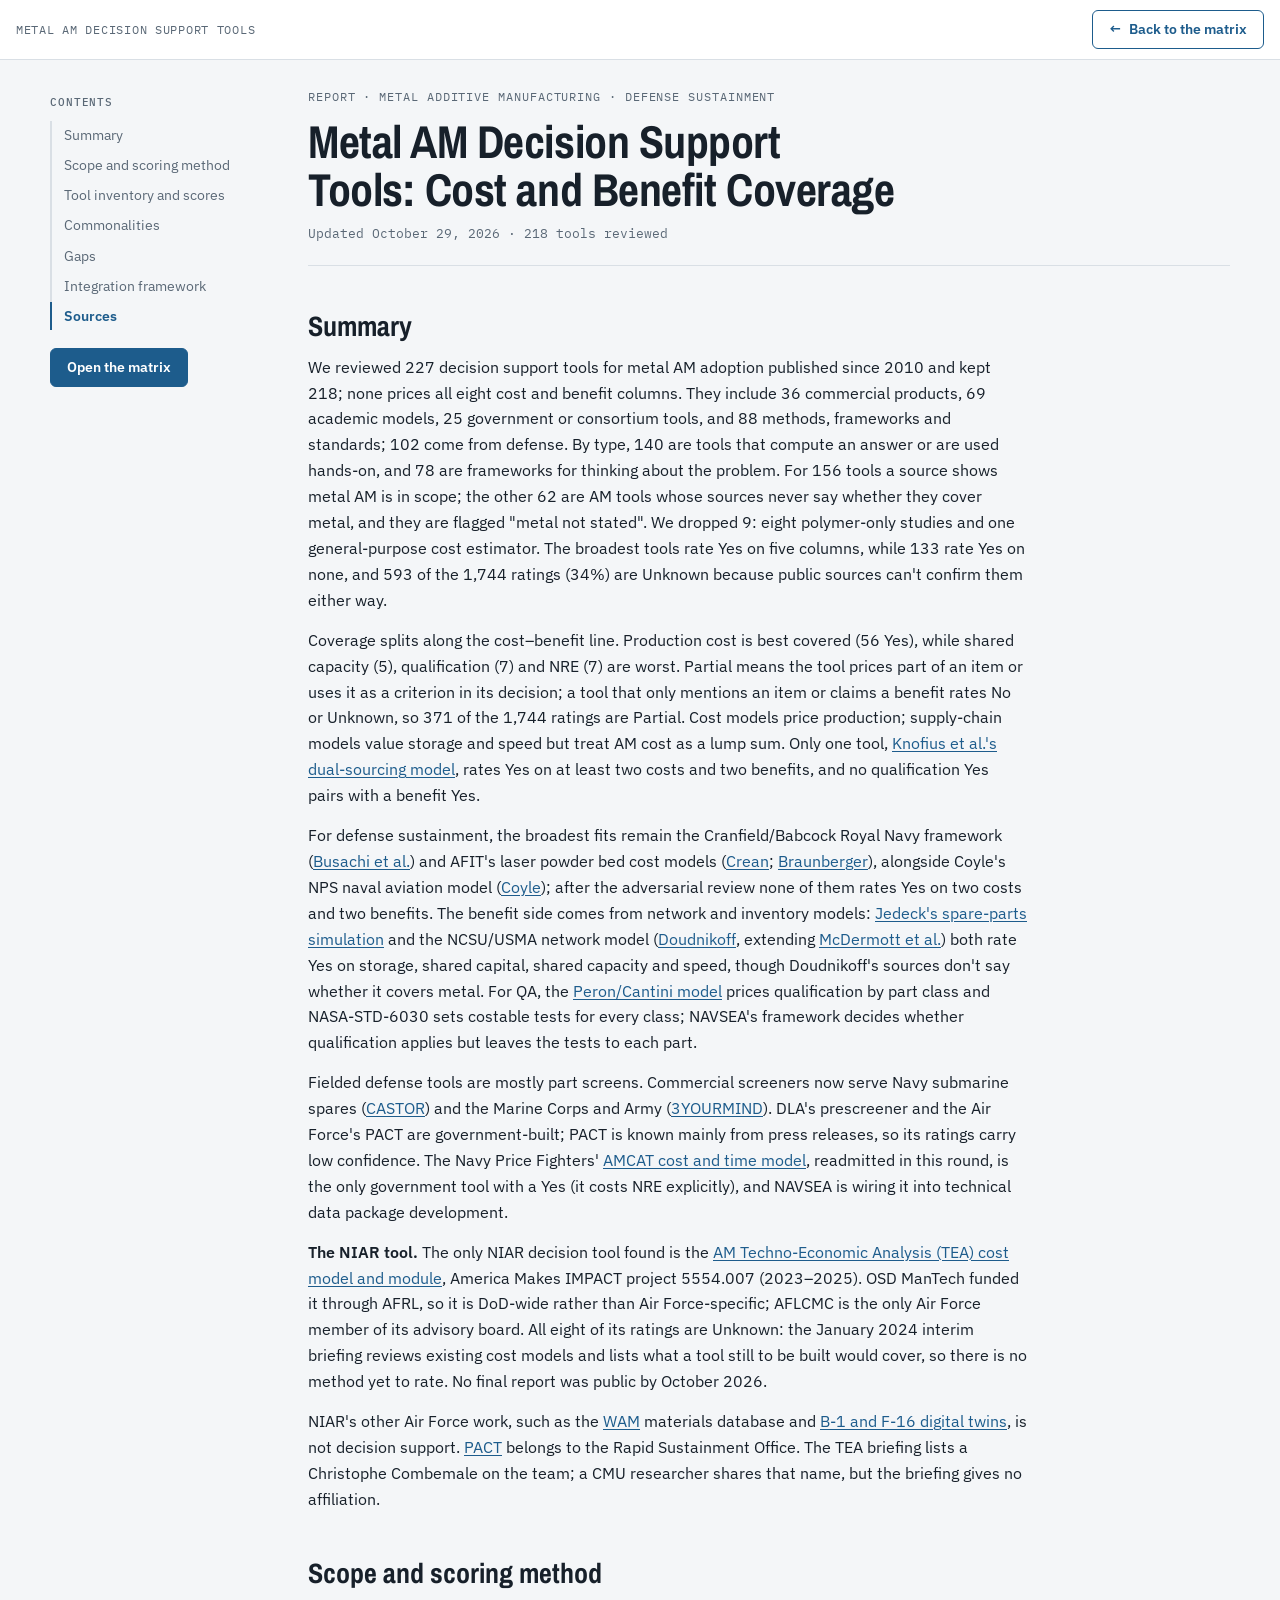
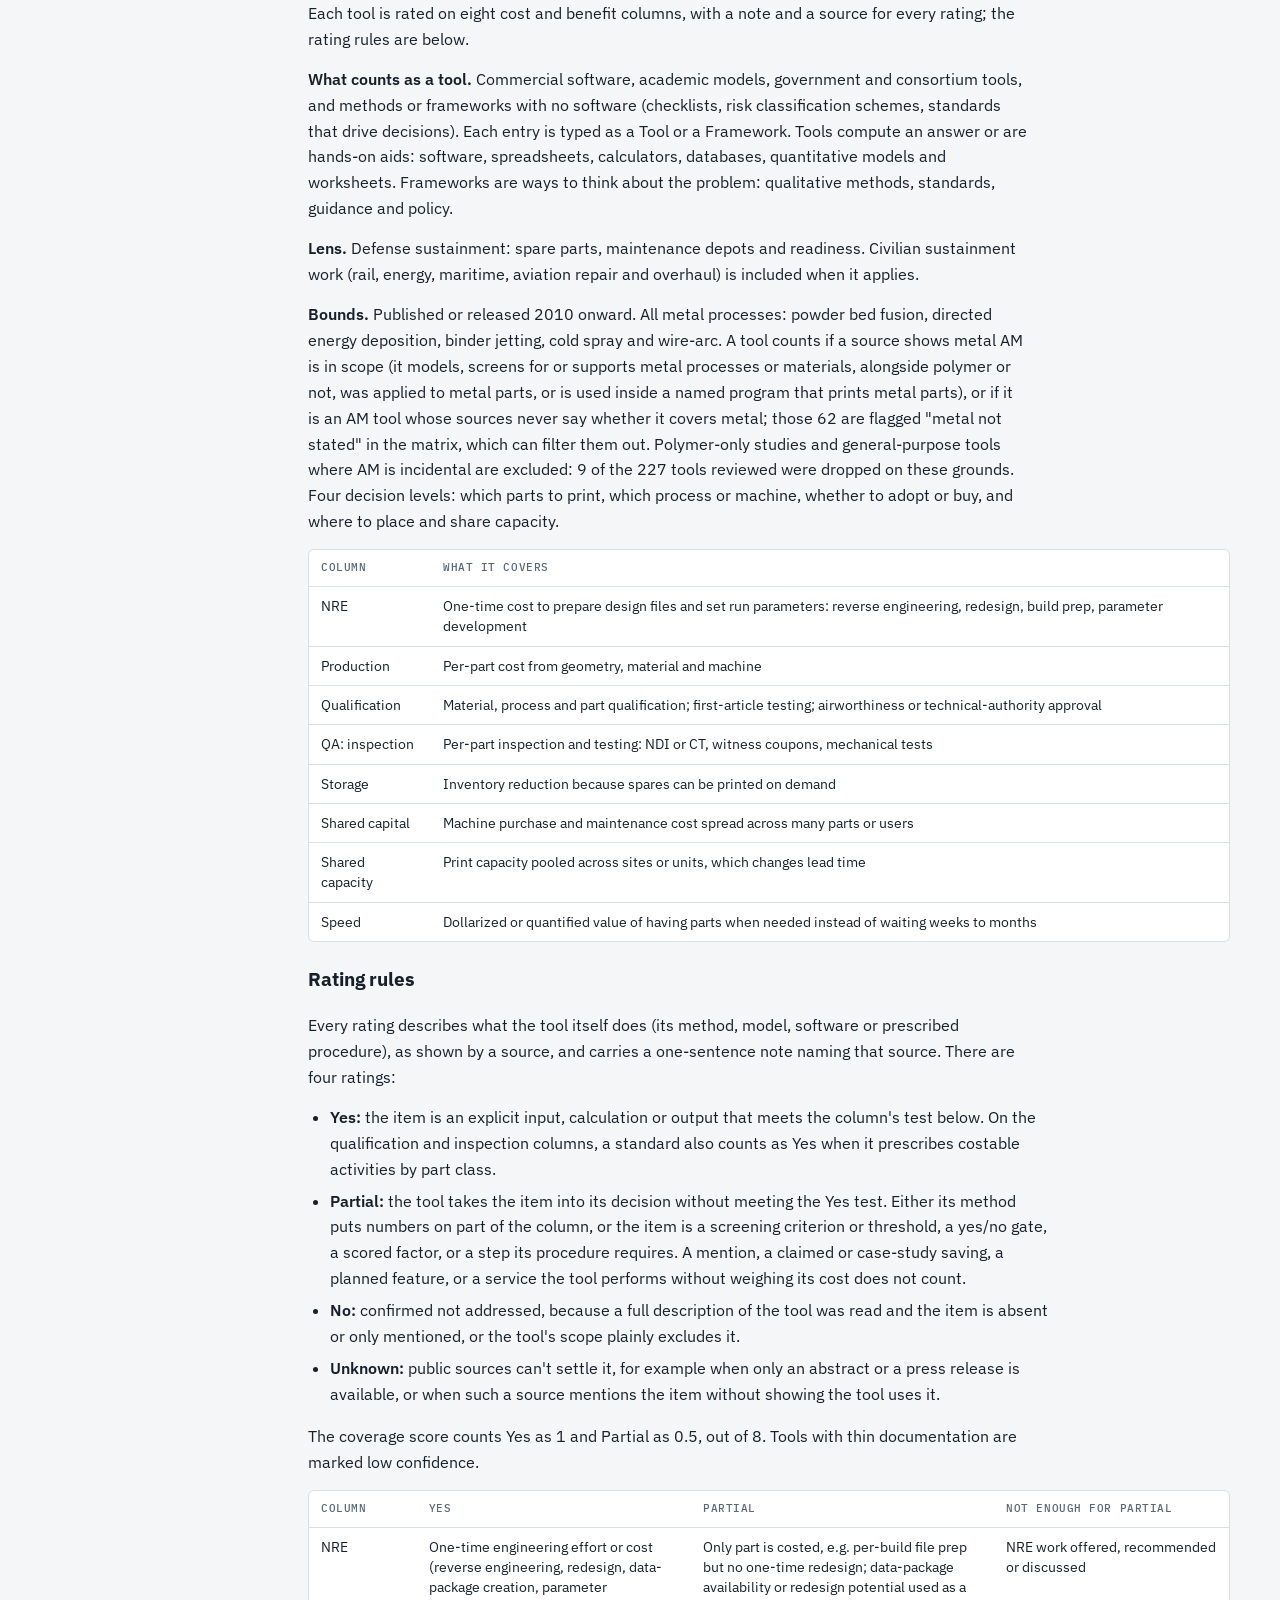
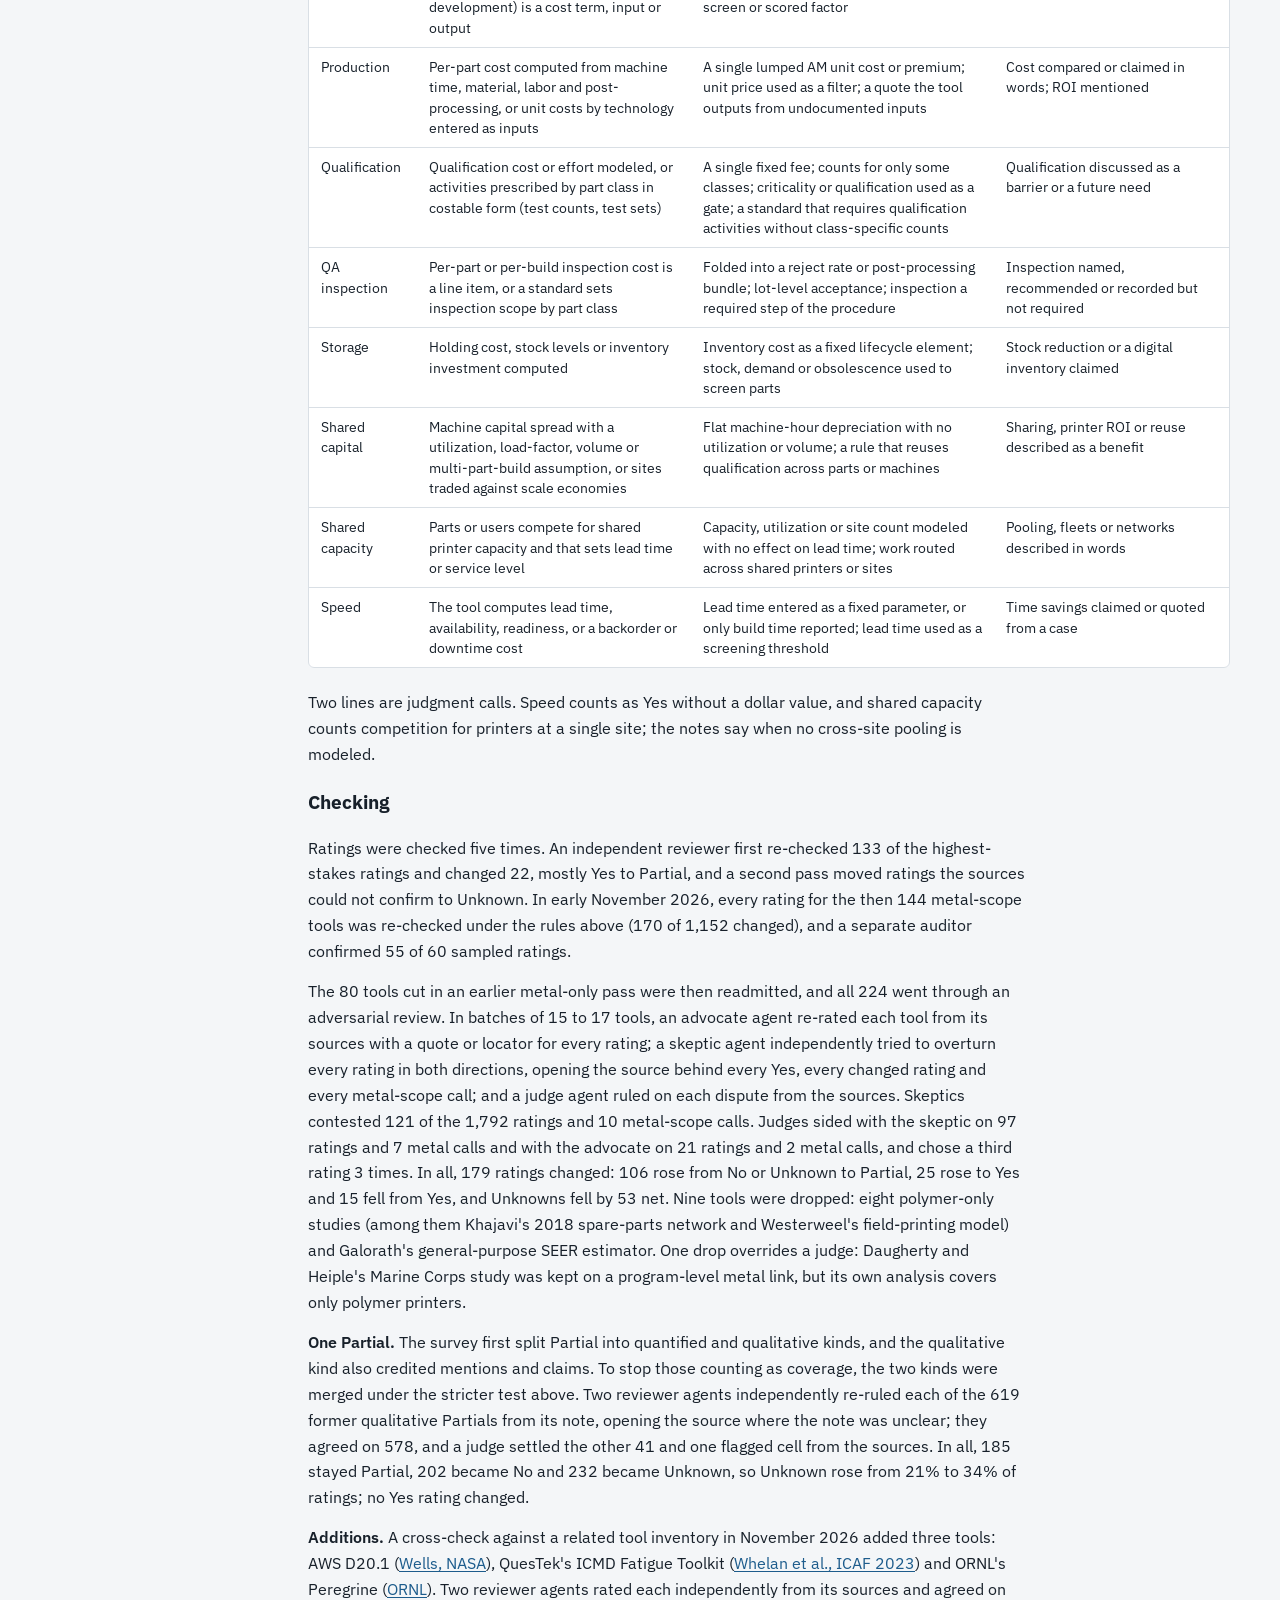
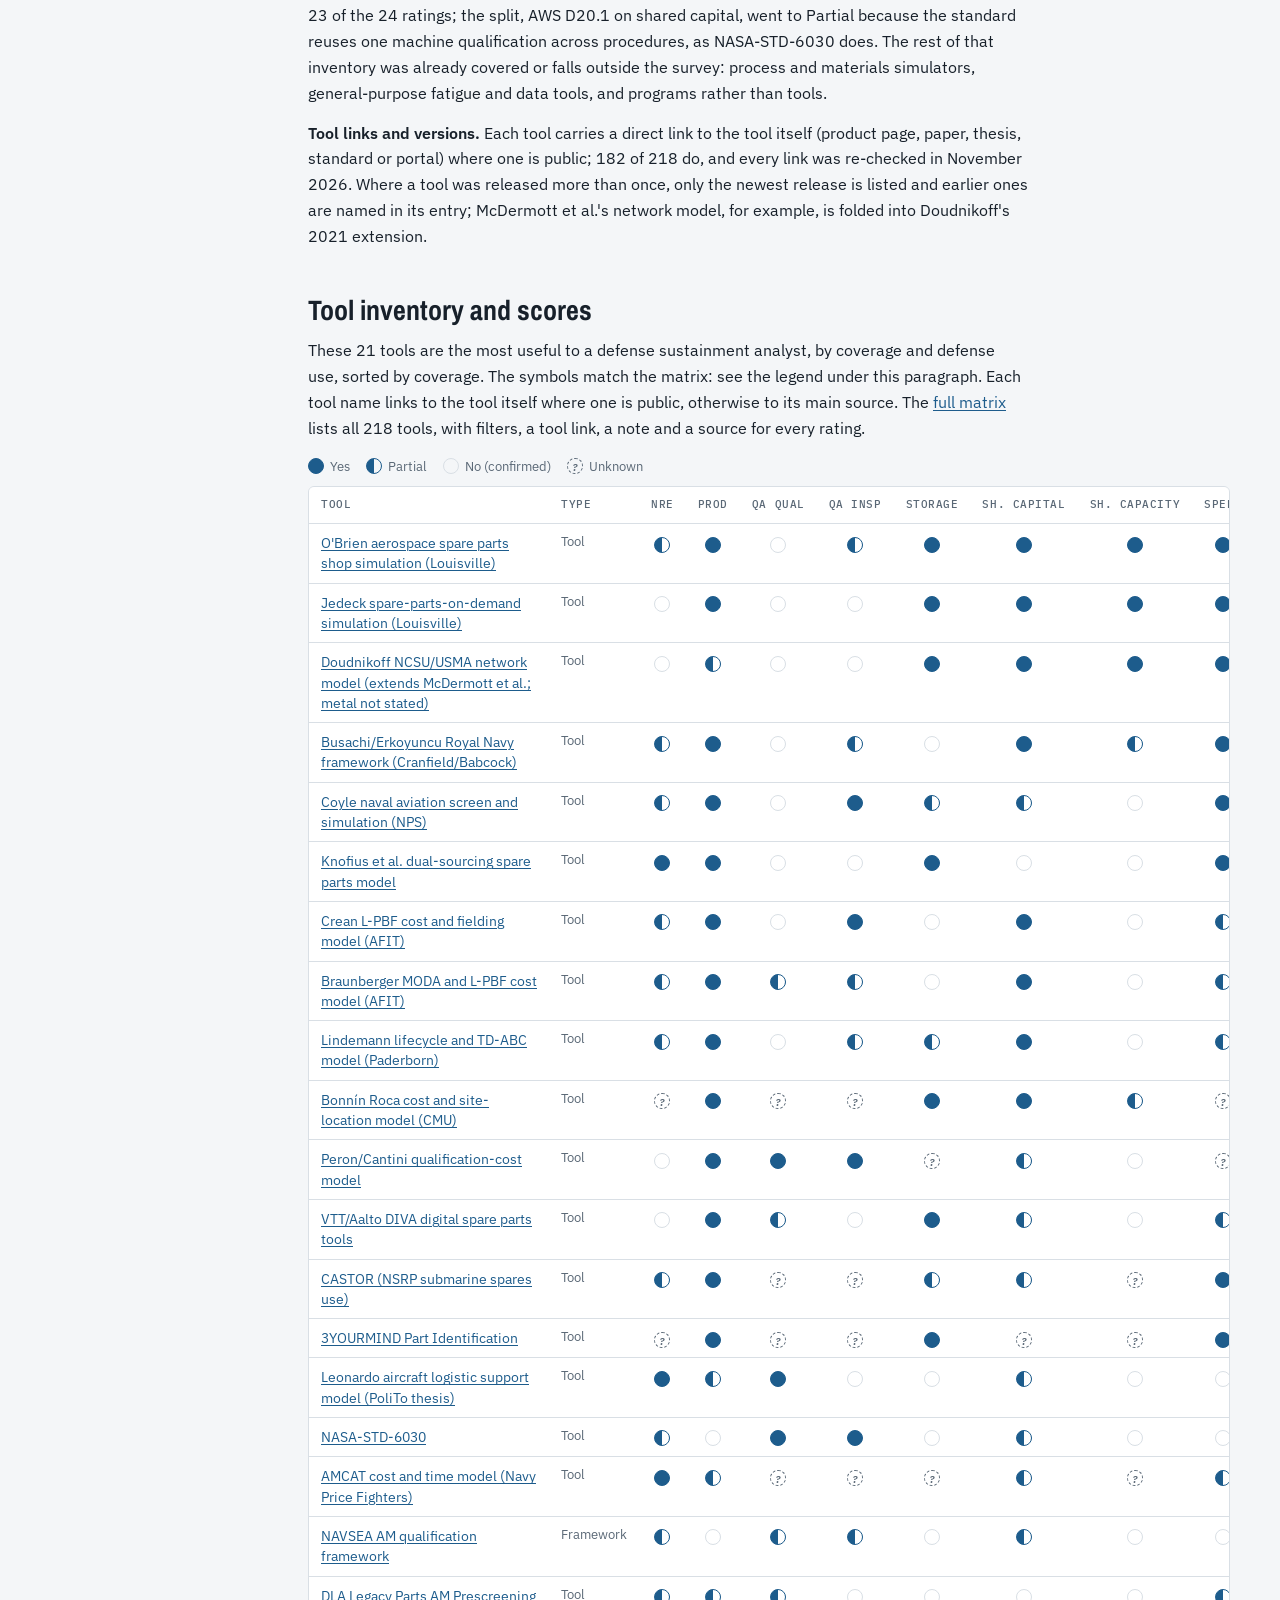
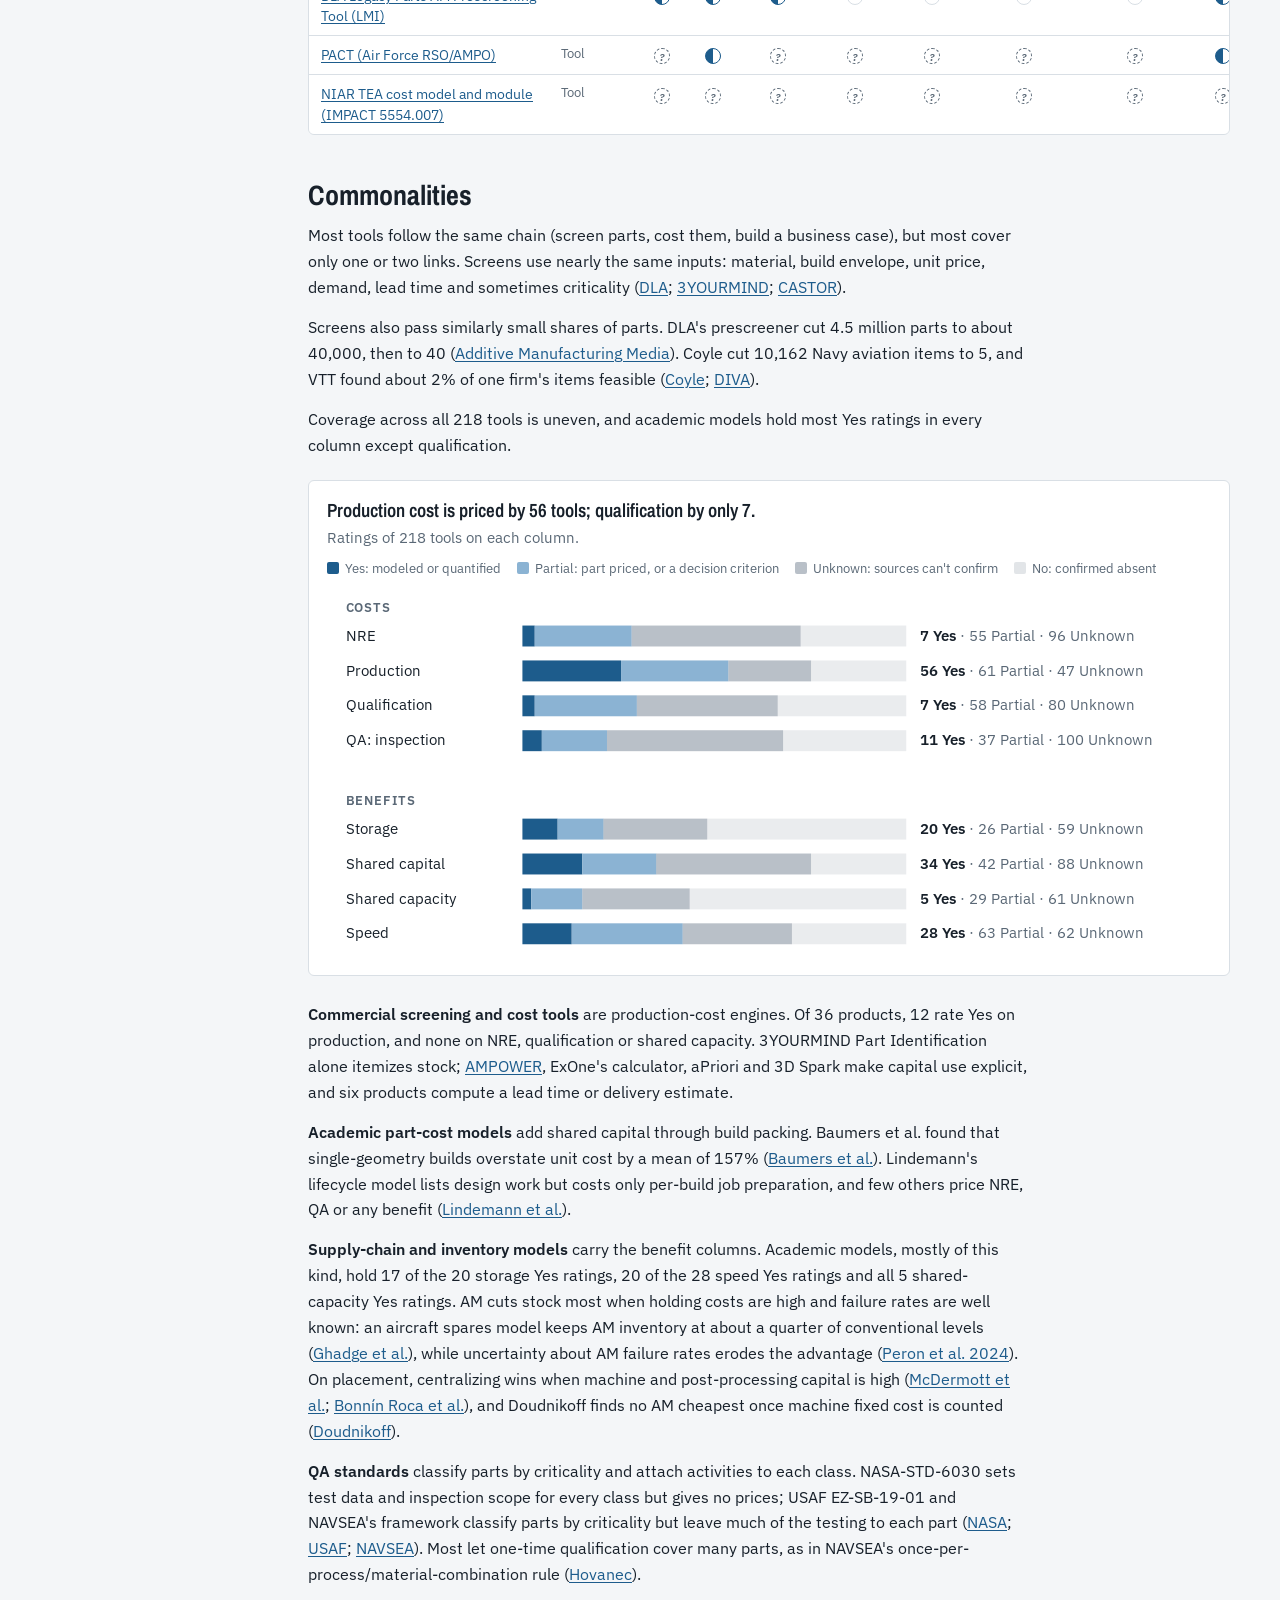
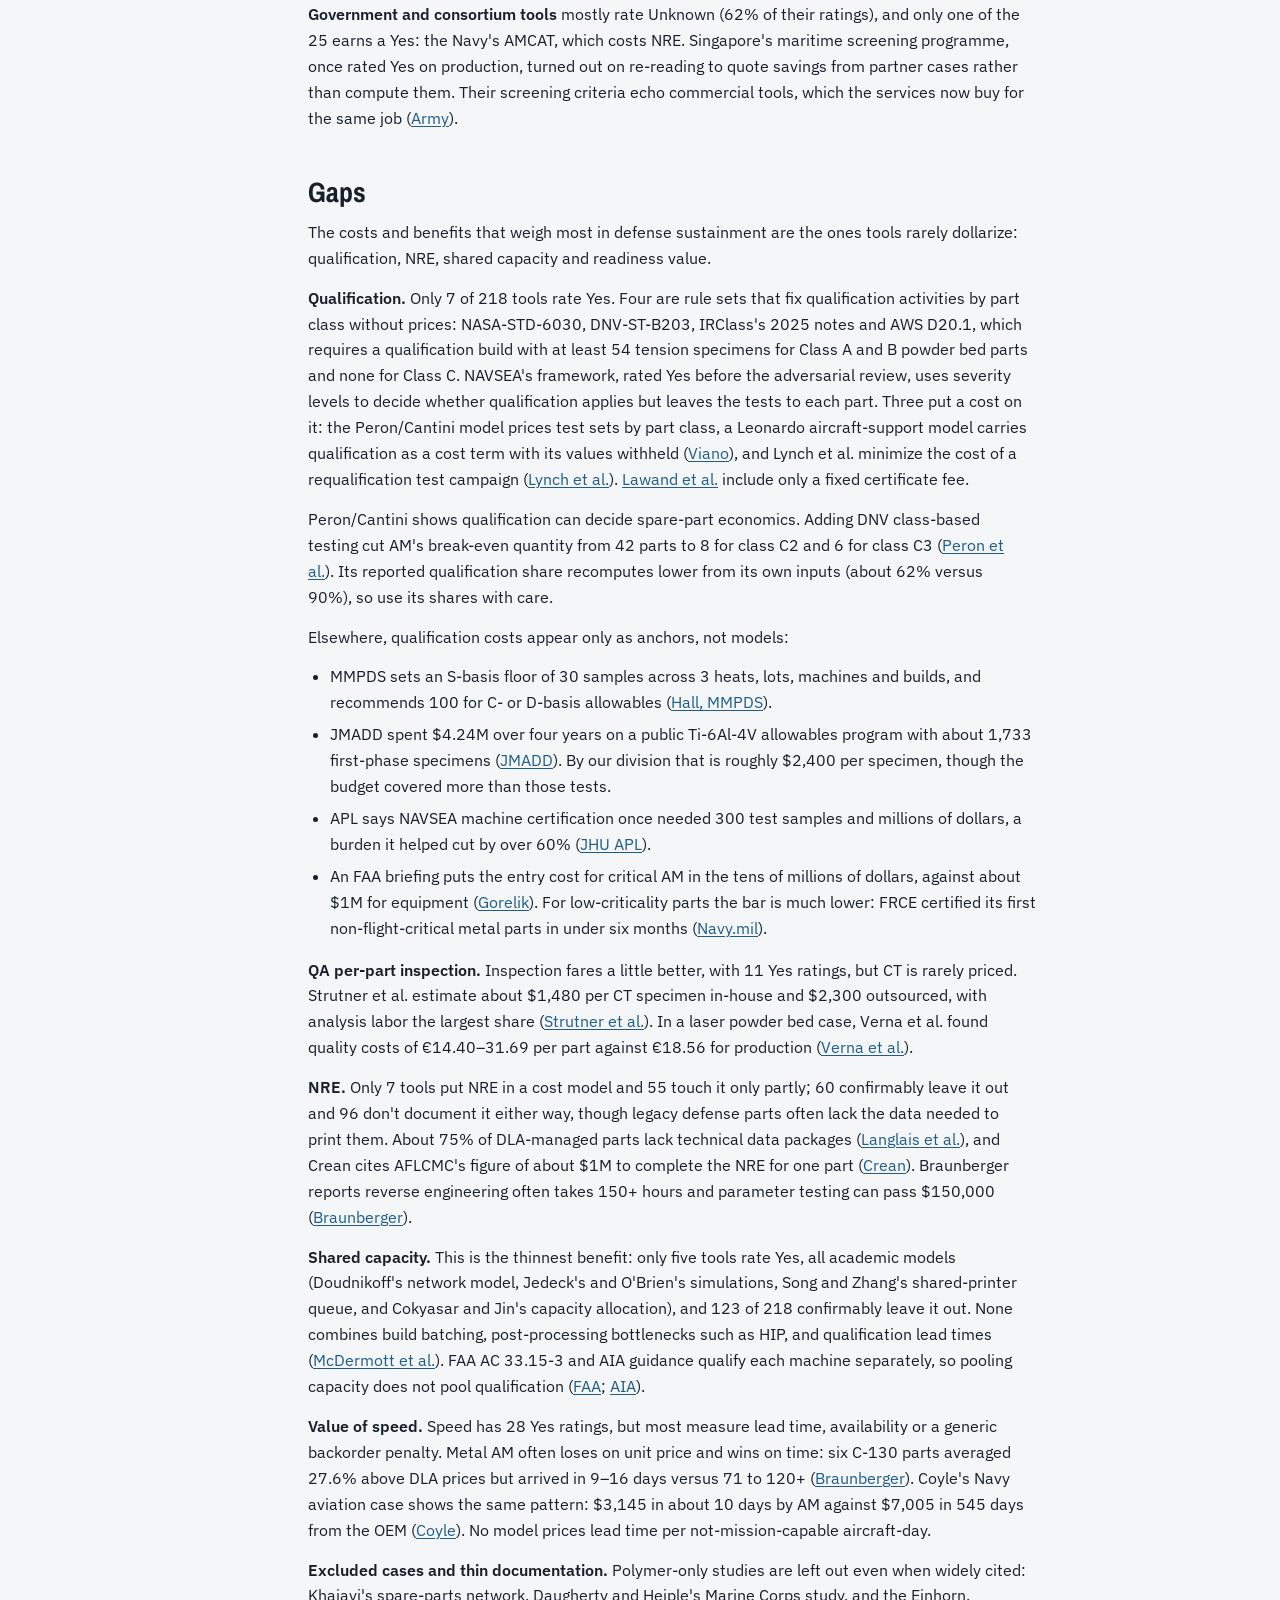
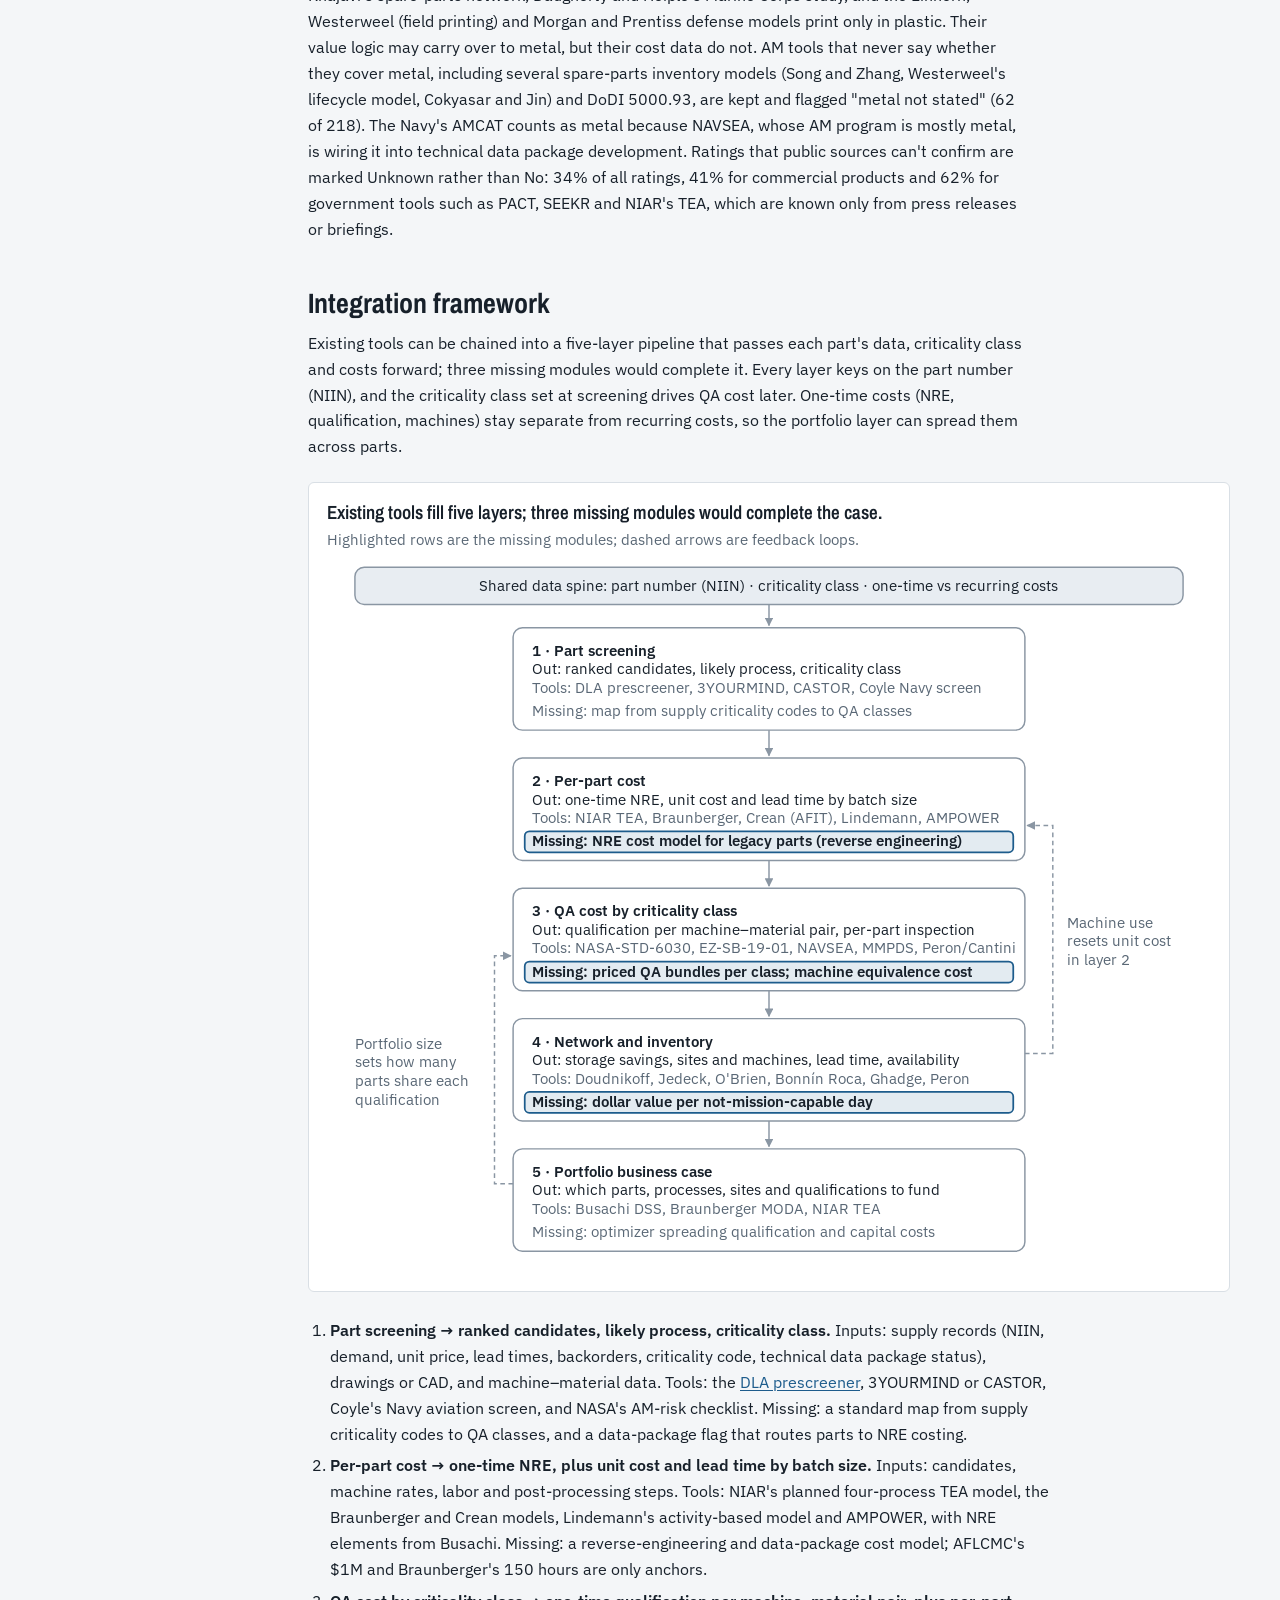
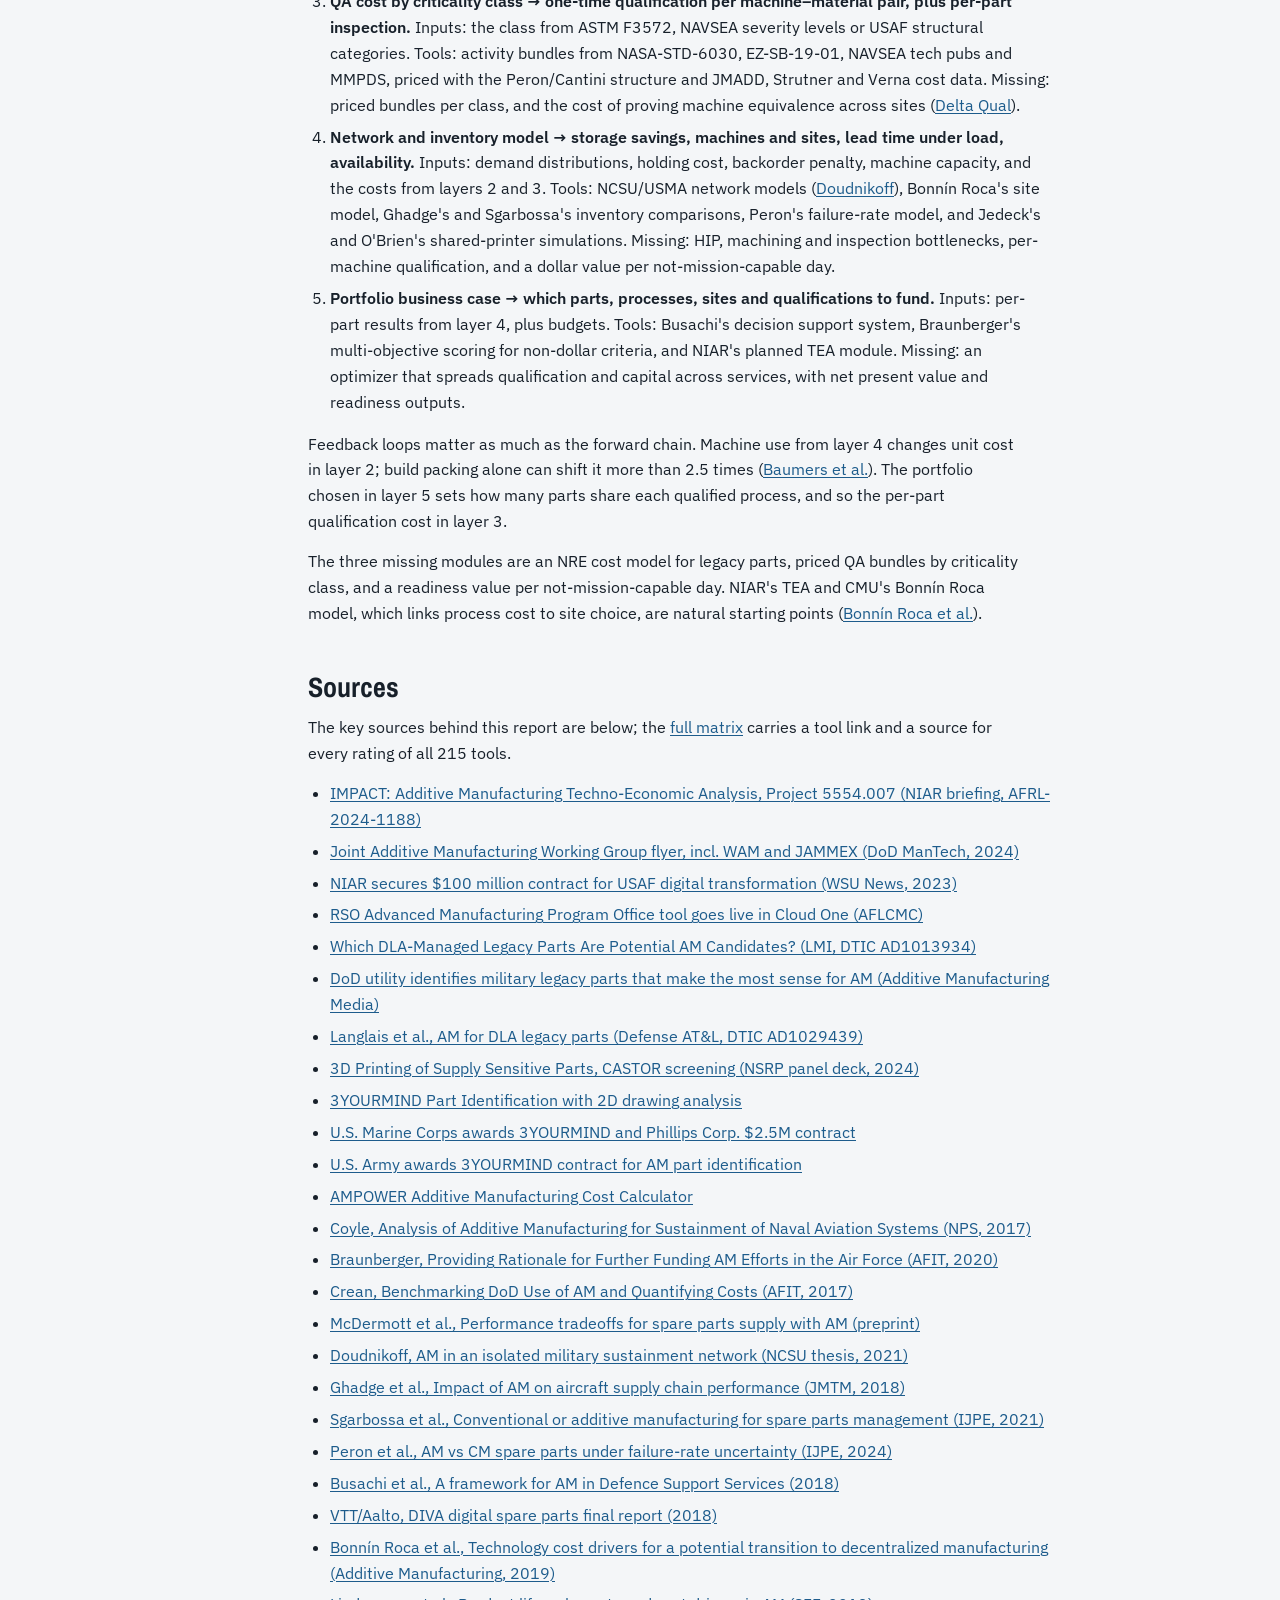
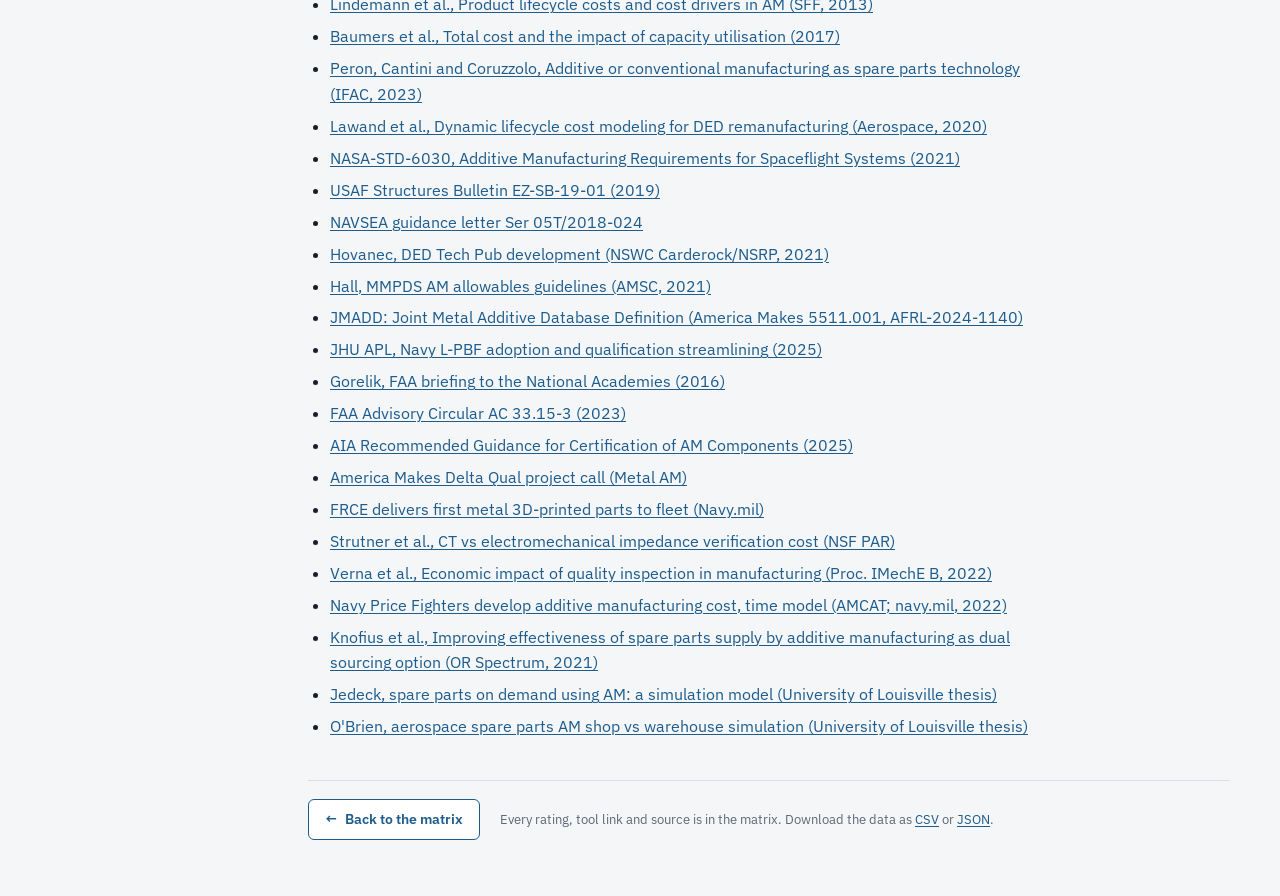
==== commit 8ccf3083: "week 1 update" ====
--- a/report.html
+++ b/report.html
@@ -98,11 +98,11 @@
     <header class="rhead">
       <div class="eyebrow">Report · metal additive manufacturing · defense sustainment</div>
       <h1>Metal AM Decision Support Tools: Cost and Benefit Coverage</h1>
-      <div class="byline">Updated October 29, 2026 · 215 tools reviewed</div>
+      <div class="byline">Updated October 29, 2026 · 218 tools reviewed</div>
     </header>
 <h2 id="summary">Summary</h2>
-<p>We reviewed 224 decision support tools for metal AM adoption published since 2010 and kept 215; none prices all eight cost and benefit columns. They include 35 commercial products, 69 academic models, 24 government or consortium tools, and 87 methods, frameworks and standards; 101 come from defense. By type, 138 are tools that compute an answer or are used hands-on, and 77 are frameworks for thinking about the problem. For 153 tools a source shows metal AM is in scope; the other 62 are AM tools whose sources never say whether they cover metal, and they are flagged "metal not stated". We dropped 9: eight polymer-only studies and one general-purpose cost estimator. The broadest tools rate Yes on five columns, while 131 rate Yes on none, and 593 of the 1,720 ratings (34%) are Unknown because public sources can't confirm them either way.</p>
-<p>Coverage splits along the cost–benefit line. Production cost is best covered (56 Yes), while shared capacity (5), qualification (6) and NRE (7) are worst. Partial means the tool prices part of an item or uses it as a criterion in its decision; a tool that only mentions an item or claims a benefit rates No or Unknown, so 366 of the 1,720 ratings are Partial. Cost models price production; supply-chain models value storage and speed but treat AM cost as a lump sum. Only one tool, <a href="https://doi.org/10.1007/s00291-020-00608-7" target="_blank" rel="noopener">Knofius et al.'s dual-sourcing model</a>, rates Yes on at least two costs and two benefits, and no qualification Yes pairs with a benefit Yes.</p>
+<p>We reviewed 227 decision support tools for metal AM adoption published since 2010 and kept 218; none prices all eight cost and benefit columns. They include 36 commercial products, 69 academic models, 25 government or consortium tools, and 88 methods, frameworks and standards; 102 come from defense. By type, 140 are tools that compute an answer or are used hands-on, and 78 are frameworks for thinking about the problem. For 156 tools a source shows metal AM is in scope; the other 62 are AM tools whose sources never say whether they cover metal, and they are flagged "metal not stated". We dropped 9: eight polymer-only studies and one general-purpose cost estimator. The broadest tools rate Yes on five columns, while 133 rate Yes on none, and 593 of the 1,744 ratings (34%) are Unknown because public sources can't confirm them either way.</p>
+<p>Coverage splits along the cost–benefit line. Production cost is best covered (56 Yes), while shared capacity (5), qualification (7) and NRE (7) are worst. Partial means the tool prices part of an item or uses it as a criterion in its decision; a tool that only mentions an item or claims a benefit rates No or Unknown, so 371 of the 1,744 ratings are Partial. Cost models price production; supply-chain models value storage and speed but treat AM cost as a lump sum. Only one tool, <a href="https://doi.org/10.1007/s00291-020-00608-7" target="_blank" rel="noopener">Knofius et al.'s dual-sourcing model</a>, rates Yes on at least two costs and two benefits, and no qualification Yes pairs with a benefit Yes.</p>
 <p>For defense sustainment, the broadest fits remain the Cranfield/Babcock Royal Navy framework (<a href="https://doi.org/10.1007/s13198-017-0585-9" target="_blank" rel="noopener">Busachi et al.</a>) and AFIT's laser powder bed cost models (<a href="https://scholar.afit.edu/etd/791/" target="_blank" rel="noopener">Crean</a>; <a href="https://scholar.afit.edu/etd/3748/" target="_blank" rel="noopener">Braunberger</a>), alongside Coyle's NPS naval aviation model (<a href="https://apps.dtic.mil/sti/pdfs/AD1046824.pdf" target="_blank" rel="noopener">Coyle</a>); after the adversarial review none of them rates Yes on two costs and two benefits. The benefit side comes from network and inventory models: <a href="https://ir.library.louisville.edu/etd/2290" target="_blank" rel="noopener">Jedeck's spare-parts simulation</a> and the NCSU/USMA network model (<a href="https://repository.lib.ncsu.edu/server/api/core/bitstreams/6d683c20-48b9-46a7-9ef5-a8db0865b4dc/content" target="_blank" rel="noopener">Doudnikoff</a>, extending <a href="https://engrxiv.org/preprint/download/2007/4037/3021" target="_blank" rel="noopener">McDermott et al.</a>) both rate Yes on storage, shared capital, shared capacity and speed, though Doudnikoff's sources don't say whether it covers metal. For QA, the <a href="https://doi.org/10.1080/09537287.2025.2494096" target="_blank" rel="noopener">Peron/Cantini model</a> prices qualification by part class and NASA-STD-6030 sets costable tests for every class; NAVSEA's framework decides whether qualification applies but leaves the tests to each part.</p>
 <p>Fielded defense tools are mostly part screens. Commercial screeners now serve Navy submarine spares (<a href="https://www.nsrp.org/wp-content/uploads/2024/07/02-05_MGREEN_3D-Printing-of-Supply-Sensitive-Parts_BTSDMT-Meeting.pdf" target="_blank" rel="noopener">CASTOR</a>) and the Marine Corps and Army (<a href="https://www.3yourmind.com/news/u.s.-marine-corps.-awards-3yourmind-and-phillips-corp.-2.5m-contract" target="_blank" rel="noopener">3YOURMIND</a>). DLA's prescreener and the Air Force's PACT are government-built; PACT is known mainly from press releases, so its ratings carry low confidence. The Navy Price Fighters' <a href="https://www.navy.mil/Press-Office/News-Stories/Article/3163936/navy-price-fighters-develop-additive-manufacturing-cost-time-model/" target="_blank" rel="noopener">AMCAT cost and time model</a>, readmitted in this round, is the only government tool with a Yes (it costs NRE explicitly), and NAVSEA is wiring it into technical data package development.</p>
 <p><strong>The NIAR tool.</strong> The only NIAR decision tool found is the <a href="https://www.americamakes.us/wp-content/uploads/2024/03/5554.007-IMPACT-Additive-Manufacturing-Techno-Economic-Analysis-AFRL-2024-1188.pdf" target="_blank" rel="noopener">AM Techno-Economic Analysis (TEA) cost model and module</a>, America Makes IMPACT project 5554.007 (2023–2025). OSD ManTech funded it through AFRL, so it is DoD-wide rather than Air Force-specific; AFLCMC is the only Air Force member of its advisory board. All eight of its ratings are Unknown: the January 2024 interim briefing reviews existing cost models and lists what a tool still to be built would cover, so there is no method yet to rate. No final report was public by October 2026.</p>
@@ -111,7 +111,7 @@
 <p>Each tool is rated on eight cost and benefit columns, with a note and a source for every rating; the rating rules are below.</p>
 <p><strong>What counts as a tool.</strong> Commercial software, academic models, government and consortium tools, and methods or frameworks with no software (checklists, risk classification schemes, standards that drive decisions). Each entry is typed as a Tool or a Framework. Tools compute an answer or are hands-on aids: software, spreadsheets, calculators, databases, quantitative models and worksheets. Frameworks are ways to think about the problem: qualitative methods, standards, guidance and policy.</p>
 <p><strong>Lens.</strong> Defense sustainment: spare parts, maintenance depots and readiness. Civilian sustainment work (rail, energy, maritime, aviation repair and overhaul) is included when it applies.</p>
-<p><strong>Bounds.</strong> Published or released 2010 onward. All metal processes: powder bed fusion, directed energy deposition, binder jetting, cold spray and wire-arc. A tool counts if a source shows metal AM is in scope (it models, screens for or supports metal processes or materials, alongside polymer or not, was applied to metal parts, or is used inside a named program that prints metal parts), or if it is an AM tool whose sources never say whether it covers metal; those 62 are flagged "metal not stated" in the matrix, which can filter them out. Polymer-only studies and general-purpose tools where AM is incidental are excluded: 9 of the 224 tools reviewed were dropped on these grounds. Four decision levels: which parts to print, which process or machine, whether to adopt or buy, and where to place and share capacity.</p>
+<p><strong>Bounds.</strong> Published or released 2010 onward. All metal processes: powder bed fusion, directed energy deposition, binder jetting, cold spray and wire-arc. A tool counts if a source shows metal AM is in scope (it models, screens for or supports metal processes or materials, alongside polymer or not, was applied to metal parts, or is used inside a named program that prints metal parts), or if it is an AM tool whose sources never say whether it covers metal; those 62 are flagged "metal not stated" in the matrix, which can filter them out. Polymer-only studies and general-purpose tools where AM is incidental are excluded: 9 of the 227 tools reviewed were dropped on these grounds. Four decision levels: which parts to print, which process or machine, whether to adopt or buy, and where to place and share capacity.</p>
 <div class="tablewrap"><table>
 <thead>
 <tr>
@@ -228,9 +228,10 @@
 <p>Ratings were checked five times. An independent reviewer first re-checked 133 of the highest-stakes ratings and changed 22, mostly Yes to Partial, and a second pass moved ratings the sources could not confirm to Unknown. In early November 2026, every rating for the then 144 metal-scope tools was re-checked under the rules above (170 of 1,152 changed), and a separate auditor confirmed 55 of 60 sampled ratings.</p>
 <p>The 80 tools cut in an earlier metal-only pass were then readmitted, and all 224 went through an adversarial review. In batches of 15 to 17 tools, an advocate agent re-rated each tool from its sources with a quote or locator for every rating; a skeptic agent independently tried to overturn every rating in both directions, opening the source behind every Yes, every changed rating and every metal-scope call; and a judge agent ruled on each dispute from the sources. Skeptics contested 121 of the 1,792 ratings and 10 metal-scope calls. Judges sided with the skeptic on 97 ratings and 7 metal calls and with the advocate on 21 ratings and 2 metal calls, and chose a third rating 3 times. In all, 179 ratings changed: 106 rose from No or Unknown to Partial, 25 rose to Yes and 15 fell from Yes, and Unknowns fell by 53 net. Nine tools were dropped: eight polymer-only studies (among them Khajavi's 2018 spare-parts network and Westerweel's field-printing model) and Galorath's general-purpose SEER estimator. One drop overrides a judge: Daugherty and Heiple's Marine Corps study was kept on a program-level metal link, but its own analysis covers only polymer printers.</p>
 <p><strong>One Partial.</strong> The survey first split Partial into quantified and qualitative kinds, and the qualitative kind also credited mentions and claims. To stop those counting as coverage, the two kinds were merged under the stricter test above. Two reviewer agents independently re-ruled each of the 619 former qualitative Partials from its note, opening the source where the note was unclear; they agreed on 578, and a judge settled the other 41 and one flagged cell from the sources. In all, 185 stayed Partial, 202 became No and 232 became Unknown, so Unknown rose from 21% to 34% of ratings; no Yes rating changed.</p>
-<p><strong>Tool links and versions.</strong> Each tool carries a direct link to the tool itself (product page, paper, thesis, standard or portal) where one is public; 179 of 215 do, and every link was re-checked in November 2026. Where a tool was released more than once, only the newest release is listed and earlier ones are named in its entry; McDermott et al.'s network model, for example, is folded into Doudnikoff's 2021 extension.</p>
+<p><strong>Additions.</strong> A cross-check against a related tool inventory in November 2026 added three tools: AWS D20.1 (<a href="https://ntrs.nasa.gov/api/citations/20200001732/downloads/20200001732.pdf" target="_blank" rel="noopener">Wells, NASA</a>), QuesTek's ICMD Fatigue Toolkit (<a href="https://icaf.aero/icaf2023/proceedings/documents/33.pdf" target="_blank" rel="noopener">Whelan et al., ICAF 2023</a>) and ORNL's Peregrine (<a href="https://www.osti.gov/servlets/purl/3002257" target="_blank" rel="noopener">ORNL</a>). Two reviewer agents rated each independently from its sources and agreed on 23 of the 24 ratings; the split, AWS D20.1 on shared capital, went to Partial because the standard reuses one machine qualification across procedures, as NASA-STD-6030 does. The rest of that inventory was already covered or falls outside the survey: process and materials simulators, general-purpose fatigue and data tools, and programs rather than tools.</p>
+<p><strong>Tool links and versions.</strong> Each tool carries a direct link to the tool itself (product page, paper, thesis, standard or portal) where one is public; 182 of 218 do, and every link was re-checked in November 2026. Where a tool was released more than once, only the newest release is listed and earlier ones are named in its entry; McDermott et al.'s network model, for example, is folded into Doudnikoff's 2021 extension.</p>
 <h2 id="tool-inventory-and-scores">Tool inventory and scores</h2>
-<p>These 21 tools are the most useful to a defense sustainment analyst, by coverage and defense use, sorted by coverage. The symbols match the matrix: see the legend under this paragraph. Each tool name links to the tool itself where one is public, otherwise to its main source. The <a href="index.html">full matrix</a> lists all 215 tools, with filters, a tool link, a note and a source for every rating.</p>
+<p>These 21 tools are the most useful to a defense sustainment analyst, by coverage and defense use, sorted by coverage. The symbols match the matrix: see the legend under this paragraph. Each tool name links to the tool itself where one is public, otherwise to its main source. The <a href="index.html">full matrix</a> lists all 218 tools, with filters, a tool link, a note and a source for every rating.</p>
 <div class="legend inv-legend"><span><i class="dot Yes"></i> Yes</span><span><i class="dot Partial"></i> Partial</span><span><i class="dot No"></i> No (confirmed)</span><span><i class="dot Unknown"></i> Unknown</span></div><div class="tablewrap"><table class="inv">
 <thead>
 <tr>
@@ -526,21 +527,21 @@
 <h2 id="commonalities">Commonalities</h2>
 <p>Most tools follow the same chain (screen parts, cost them, build a business case), but most cover only one or two links. Screens use nearly the same inputs: material, build envelope, unit price, demand, lead time and sometimes criticality (<a href="https://apps.dtic.mil/sti/pdfs/AD1013934.pdf" target="_blank" rel="noopener">DLA</a>; <a href="https://www.3yourmind.com/how-to-find-3d-printable-parts-fast" target="_blank" rel="noopener">3YOURMIND</a>; <a href="https://www.nsrp.org/wp-content/uploads/2024/07/02-05_MGREEN_3D-Printing-of-Supply-Sensitive-Parts_BTSDMT-Meeting.pdf" target="_blank" rel="noopener">CASTOR</a>).</p>
 <p>Screens also pass similarly small shares of parts. DLA's prescreener cut 4.5 million parts to about 40,000, then to 40 (<a href="https://www.additivemanufacturing.media/articles/dod-utility-identifies-military-legacy-parts-that-make-the-most-sense-for-am" target="_blank" rel="noopener">Additive Manufacturing Media</a>). Coyle cut 10,162 Navy aviation items to 5, and VTT found about 2% of one firm's items feasible (<a href="https://apps.dtic.mil/sti/pdfs/AD1046824.pdf" target="_blank" rel="noopener">Coyle</a>; <a href="https://sarjaweb.vtt.fi/julkaisut/muut/2018/DIVA_final_report.pdf" target="_blank" rel="noopener">DIVA</a>).</p>
-<p>Coverage across all 215 tools is uneven, and academic models hold most Yes ratings in every column except qualification.</p>
+<p>Coverage across all 218 tools is uneven, and academic models hold most Yes ratings in every column except qualification.</p>
 <figure class="figure">
-  <figcaption id="chart-cap"><strong>Production cost is priced by 56 tools; qualification by only 6.</strong>
-  Ratings of 215 tools on each column.</figcaption>
+  <figcaption id="chart-cap"><strong>Production cost is priced by 56 tools; qualification by only 7.</strong>
+  Ratings of 218 tools on each column.</figcaption>
   <div class="legend fig-legend"><span><i class="sw c-yes"></i>Yes: modeled or quantified</span><span><i class="sw c-part"></i>Partial: part priced, or a decision criterion</span><span><i class="sw c-unk"></i>Unknown: sources can't confirm</span><span><i class="sw c-no"></i>No: confirmed absent</span></div>
-  <div class="figscroll"><svg class="viz" viewBox="0 0 760 324" role="img" aria-labelledby="chart-cap"><text class="c-quiet c-grp" x="16" y="22">COSTS</text><text class="c-ink" x="16" y="47">NRE</text><rect class="c-yes" x="168.0" y="34" width="10.7" height="18"><title>NRE: 7 Yes</title></rect><rect class="c-part" x="178.7" y="34" width="82.9" height="18"><title>NRE: 54 Partial</title></rect><rect class="c-unk" x="261.6" y="34" width="147.3" height="18"><title>NRE: 96 Unknown</title></rect><rect class="c-no" x="409.0" y="34" width="89.0" height="18"><title>NRE: 58 No</title></rect><text class="c-ink" x="510" y="47"><tspan font-weight="600">7 Yes</tspan><tspan class="c-quiet"> · 54 Partial · 96 Unknown</tspan></text><text class="c-ink" x="16" y="77">Production</text><rect class="c-yes" x="168.0" y="64" width="86.0" height="18"><title>Production: 56 Yes</title></rect><rect class="c-part" x="254.0" y="64" width="93.6" height="18"><title>Production: 61 Partial</title></rect><rect class="c-unk" x="347.6" y="64" width="72.1" height="18"><title>Production: 47 Unknown</title></rect><rect class="c-no" x="419.7" y="64" width="78.3" height="18"><title>Production: 51 No</title></rect><text class="c-ink" x="510" y="77"><tspan font-weight="600">56 Yes</tspan><tspan class="c-quiet"> · 61 Partial · 47 Unknown</tspan></text><text class="c-ink" x="16" y="107">Qualification</text><rect class="c-yes" x="168.0" y="94" width="9.2" height="18"><title>Qualification: 6 Yes</title></rect><rect class="c-part" x="177.2" y="94" width="87.5" height="18"><title>Qualification: 57 Partial</title></rect><rect class="c-unk" x="264.7" y="94" width="122.8" height="18"><title>Qualification: 80 Unknown</title></rect><rect class="c-no" x="387.5" y="94" width="110.5" height="18"><title>Qualification: 72 No</title></rect><text class="c-ink" x="510" y="107"><tspan font-weight="600">6 Yes</tspan><tspan class="c-quiet"> · 57 Partial · 80 Unknown</tspan></text><text class="c-ink" x="16" y="137">QA: inspection</text><rect class="c-yes" x="168.0" y="124" width="16.9" height="18"><title>QA: inspection: 11 Yes</title></rect><rect class="c-part" x="184.9" y="124" width="53.7" height="18"><title>QA: inspection: 35 Partial</title></rect><rect class="c-unk" x="238.6" y="124" width="153.5" height="18"><title>QA: inspection: 100 Unknown</title></rect><rect class="c-no" x="392.1" y="124" width="105.9" height="18"><title>QA: inspection: 69 No</title></rect><text class="c-ink" x="510" y="137"><tspan font-weight="600">11 Yes</tspan><tspan class="c-quiet"> · 35 Partial · 100 Unknown</tspan></text><text class="c-quiet c-grp" x="16" y="188">BENEFITS</text><text class="c-ink" x="16" y="213">Storage</text><rect class="c-yes" x="168.0" y="200" width="30.7" height="18"><title>Storage: 20 Yes</title></rect><rect class="c-part" x="198.7" y="200" width="39.9" height="18"><title>Storage: 26 Partial</title></rect><rect class="c-unk" x="238.6" y="200" width="90.6" height="18"><title>Storage: 59 Unknown</title></rect><rect class="c-no" x="329.2" y="200" width="168.8" height="18"><title>Storage: 110 No</title></rect><text class="c-ink" x="510" y="213"><tspan font-weight="600">20 Yes</tspan><tspan class="c-quiet"> · 26 Partial · 59 Unknown</tspan></text><text class="c-ink" x="16" y="243">Shared capital</text><rect class="c-yes" x="168.0" y="230" width="52.2" height="18"><title>Shared capital: 34 Yes</title></rect><rect class="c-part" x="220.2" y="230" width="62.9" height="18"><title>Shared capital: 41 Partial</title></rect><rect class="c-unk" x="283.1" y="230" width="135.1" height="18"><title>Shared capital: 88 Unknown</title></rect><rect class="c-no" x="418.2" y="230" width="79.8" height="18"><title>Shared capital: 52 No</title></rect><text class="c-ink" x="510" y="243"><tspan font-weight="600">34 Yes</tspan><tspan class="c-quiet"> · 41 Partial · 88 Unknown</tspan></text><text class="c-ink" x="16" y="273">Shared capacity</text><rect class="c-yes" x="168.0" y="260" width="7.7" height="18"><title>Shared capacity: 5 Yes</title></rect><rect class="c-part" x="175.7" y="260" width="44.5" height="18"><title>Shared capacity: 29 Partial</title></rect><rect class="c-unk" x="220.2" y="260" width="93.6" height="18"><title>Shared capacity: 61 Unknown</title></rect><rect class="c-no" x="313.8" y="260" width="184.2" height="18"><title>Shared capacity: 120 No</title></rect><text class="c-ink" x="510" y="273"><tspan font-weight="600">5 Yes</tspan><tspan class="c-quiet"> · 29 Partial · 61 Unknown</tspan></text><text class="c-ink" x="16" y="303">Speed</text><rect class="c-yes" x="168.0" y="290" width="43.0" height="18"><title>Speed: 28 Yes</title></rect><rect class="c-part" x="211.0" y="290" width="96.7" height="18"><title>Speed: 63 Partial</title></rect><rect class="c-unk" x="307.7" y="290" width="95.2" height="18"><title>Speed: 62 Unknown</title></rect><rect class="c-no" x="402.8" y="290" width="95.2" height="18"><title>Speed: 62 No</title></rect><text class="c-ink" x="510" y="303"><tspan font-weight="600">28 Yes</tspan><tspan class="c-quiet"> · 63 Partial · 62 Unknown</tspan></text></svg></div>
+  <div class="figscroll"><svg class="viz" viewBox="0 0 760 324" role="img" aria-labelledby="chart-cap"><text class="c-quiet c-grp" x="16" y="22">COSTS</text><text class="c-ink" x="16" y="47">NRE</text><rect class="c-yes" x="168.0" y="34" width="10.6" height="18"><title>NRE: 7 Yes</title></rect><rect class="c-part" x="178.6" y="34" width="83.3" height="18"><title>NRE: 55 Partial</title></rect><rect class="c-unk" x="261.9" y="34" width="145.3" height="18"><title>NRE: 96 Unknown</title></rect><rect class="c-no" x="407.2" y="34" width="90.8" height="18"><title>NRE: 60 No</title></rect><text class="c-ink" x="510" y="47"><tspan font-weight="600">7 Yes</tspan><tspan class="c-quiet"> · 55 Partial · 96 Unknown</tspan></text><text class="c-ink" x="16" y="77">Production</text><rect class="c-yes" x="168.0" y="64" width="84.8" height="18"><title>Production: 56 Yes</title></rect><rect class="c-part" x="252.8" y="64" width="92.3" height="18"><title>Production: 61 Partial</title></rect><rect class="c-unk" x="345.1" y="64" width="71.1" height="18"><title>Production: 47 Unknown</title></rect><rect class="c-no" x="416.3" y="64" width="81.7" height="18"><title>Production: 54 No</title></rect><text class="c-ink" x="510" y="77"><tspan font-weight="600">56 Yes</tspan><tspan class="c-quiet"> · 61 Partial · 47 Unknown</tspan></text><text class="c-ink" x="16" y="107">Qualification</text><rect class="c-yes" x="168.0" y="94" width="10.6" height="18"><title>Qualification: 7 Yes</title></rect><rect class="c-part" x="178.6" y="94" width="87.8" height="18"><title>Qualification: 58 Partial</title></rect><rect class="c-unk" x="266.4" y="94" width="121.1" height="18"><title>Qualification: 80 Unknown</title></rect><rect class="c-no" x="387.5" y="94" width="110.5" height="18"><title>Qualification: 73 No</title></rect><text class="c-ink" x="510" y="107"><tspan font-weight="600">7 Yes</tspan><tspan class="c-quiet"> · 58 Partial · 80 Unknown</tspan></text><text class="c-ink" x="16" y="137">QA: inspection</text><rect class="c-yes" x="168.0" y="124" width="16.7" height="18"><title>QA: inspection: 11 Yes</title></rect><rect class="c-part" x="184.7" y="124" width="56.0" height="18"><title>QA: inspection: 37 Partial</title></rect><rect class="c-unk" x="240.7" y="124" width="151.4" height="18"><title>QA: inspection: 100 Unknown</title></rect><rect class="c-no" x="392.0" y="124" width="106.0" height="18"><title>QA: inspection: 70 No</title></rect><text class="c-ink" x="510" y="137"><tspan font-weight="600">11 Yes</tspan><tspan class="c-quiet"> · 37 Partial · 100 Unknown</tspan></text><text class="c-quiet c-grp" x="16" y="188">BENEFITS</text><text class="c-ink" x="16" y="213">Storage</text><rect class="c-yes" x="168.0" y="200" width="30.3" height="18"><title>Storage: 20 Yes</title></rect><rect class="c-part" x="198.3" y="200" width="39.4" height="18"><title>Storage: 26 Partial</title></rect><rect class="c-unk" x="237.6" y="200" width="89.3" height="18"><title>Storage: 59 Unknown</title></rect><rect class="c-no" x="326.9" y="200" width="171.1" height="18"><title>Storage: 113 No</title></rect><text class="c-ink" x="510" y="213"><tspan font-weight="600">20 Yes</tspan><tspan class="c-quiet"> · 26 Partial · 59 Unknown</tspan></text><text class="c-ink" x="16" y="243">Shared capital</text><rect class="c-yes" x="168.0" y="230" width="51.5" height="18"><title>Shared capital: 34 Yes</title></rect><rect class="c-part" x="219.5" y="230" width="63.6" height="18"><title>Shared capital: 42 Partial</title></rect><rect class="c-unk" x="283.0" y="230" width="133.2" height="18"><title>Shared capital: 88 Unknown</title></rect><rect class="c-no" x="416.3" y="230" width="81.7" height="18"><title>Shared capital: 54 No</title></rect><text class="c-ink" x="510" y="243"><tspan font-weight="600">34 Yes</tspan><tspan class="c-quiet"> · 42 Partial · 88 Unknown</tspan></text><text class="c-ink" x="16" y="273">Shared capacity</text><rect class="c-yes" x="168.0" y="260" width="7.6" height="18"><title>Shared capacity: 5 Yes</title></rect><rect class="c-part" x="175.6" y="260" width="43.9" height="18"><title>Shared capacity: 29 Partial</title></rect><rect class="c-unk" x="219.5" y="260" width="92.3" height="18"><title>Shared capacity: 61 Unknown</title></rect><rect class="c-no" x="311.8" y="260" width="186.2" height="18"><title>Shared capacity: 123 No</title></rect><text class="c-ink" x="510" y="273"><tspan font-weight="600">5 Yes</tspan><tspan class="c-quiet"> · 29 Partial · 61 Unknown</tspan></text><text class="c-ink" x="16" y="303">Speed</text><rect class="c-yes" x="168.0" y="290" width="42.4" height="18"><title>Speed: 28 Yes</title></rect><rect class="c-part" x="210.4" y="290" width="95.4" height="18"><title>Speed: 63 Partial</title></rect><rect class="c-unk" x="305.8" y="290" width="93.9" height="18"><title>Speed: 62 Unknown</title></rect><rect class="c-no" x="399.6" y="290" width="98.4" height="18"><title>Speed: 65 No</title></rect><text class="c-ink" x="510" y="303"><tspan font-weight="600">28 Yes</tspan><tspan class="c-quiet"> · 63 Partial · 62 Unknown</tspan></text></svg></div>
 </figure>
-<p><strong>Commercial screening and cost tools</strong> are production-cost engines. Of 35 products, 12 rate Yes on production, and none on NRE, qualification or shared capacity. 3YOURMIND Part Identification alone itemizes stock; <a href="https://ampower.eu/tools/additive-manufacturing-cost-calculator/" target="_blank" rel="noopener">AMPOWER</a>, ExOne's calculator, aPriori and 3D Spark make capital use explicit, and six products compute a lead time or delivery estimate.</p>
+<p><strong>Commercial screening and cost tools</strong> are production-cost engines. Of 36 products, 12 rate Yes on production, and none on NRE, qualification or shared capacity. 3YOURMIND Part Identification alone itemizes stock; <a href="https://ampower.eu/tools/additive-manufacturing-cost-calculator/" target="_blank" rel="noopener">AMPOWER</a>, ExOne's calculator, aPriori and 3D Spark make capital use explicit, and six products compute a lead time or delivery estimate.</p>
 <p><strong>Academic part-cost models</strong> add shared capital through build packing. Baumers et al. found that single-geometry builds overstate unit cost by a mean of 157% (<a href="https://arxiv.org/pdf/1706.02090v1" target="_blank" rel="noopener">Baumers et al.</a>). Lindemann's lifecycle model lists design work but costs only per-build job preparation, and few others price NRE, QA or any benefit (<a href="https://utw10945.utweb.utexas.edu/Manuscripts/2013/2013-79-Lindemann.pdf" target="_blank" rel="noopener">Lindemann et al.</a>).</p>
 <p><strong>Supply-chain and inventory models</strong> carry the benefit columns. Academic models, mostly of this kind, hold 17 of the 20 storage Yes ratings, 20 of the 28 speed Yes ratings and all 5 shared-capacity Yes ratings. AM cuts stock most when holding costs are high and failure rates are well known: an aircraft spares model keeps AM inventory at about a quarter of conventional levels (<a href="https://doi.org/10.1108/JMTM-07-2017-0143" target="_blank" rel="noopener">Ghadge et al.</a>), while uncertainty about AM failure rates erodes the advantage (<a href="https://doi.org/10.1016/j.ijpe.2024.109438" target="_blank" rel="noopener">Peron et al. 2024</a>). On placement, centralizing wins when machine and post-processing capital is high (<a href="https://engrxiv.org/preprint/download/2007/4037/3021" target="_blank" rel="noopener">McDermott et al.</a>; <a href="https://www.sciencedirect.com/science/article/abs/pii/S2214860418308807" target="_blank" rel="noopener">Bonnín Roca et al.</a>), and Doudnikoff finds no AM cheapest once machine fixed cost is counted (<a href="https://repository.lib.ncsu.edu/server/api/core/bitstreams/6d683c20-48b9-46a7-9ef5-a8db0865b4dc/content" target="_blank" rel="noopener">Doudnikoff</a>).</p>
 <p><strong>QA standards</strong> classify parts by criticality and attach activities to each class. NASA-STD-6030 sets test data and inspection scope for every class but gives no prices; USAF EZ-SB-19-01 and NAVSEA's framework classify parts by criticality but leave much of the testing to each part (<a href="https://standards.nasa.gov/sites/default/files/standards/NASA/Baseline/0/2021-04-21_nasa-std-6030-approveddocx.pdf" target="_blank" rel="noopener">NASA</a>; <a href="https://daytonaero.com/_files/ugd/742fa6_f655412ea39b4ab89e7fa86686e6e8f6.pdf" target="_blank" rel="noopener">USAF</a>; <a href="https://ammo.ncms.org/wp-content/uploads/024-4870-Ser-05T-2018-024-20180817.pdf" target="_blank" rel="noopener">NAVSEA</a>). Most let one-time qualification cover many parts, as in NAVSEA's once-per-process/material-combination rule (<a href="https://www.nsrp.org/wp-content/uploads/2021/06/Carderock_DED-Tech-Pub-Development_Hovanec.pdf" target="_blank" rel="noopener">Hovanec</a>).</p>
-<p><strong>Government and consortium tools</strong> mostly rate Unknown (65% of their ratings), and only one of the 24 earns a Yes: the Navy's AMCAT, which costs NRE. Singapore's maritime screening programme, once rated Yes on production, turned out on re-reading to quote savings from partner cases rather than compute them. Their screening criteria echo commercial tools, which the services now buy for the same job (<a href="https://www.3yourmind.com/news/u.s.-army-awards-3yourmind-contract-for-additive-manufacturing-part-identification" target="_blank" rel="noopener">Army</a>).</p>
+<p><strong>Government and consortium tools</strong> mostly rate Unknown (62% of their ratings), and only one of the 25 earns a Yes: the Navy's AMCAT, which costs NRE. Singapore's maritime screening programme, once rated Yes on production, turned out on re-reading to quote savings from partner cases rather than compute them. Their screening criteria echo commercial tools, which the services now buy for the same job (<a href="https://www.3yourmind.com/news/u.s.-army-awards-3yourmind-contract-for-additive-manufacturing-part-identification" target="_blank" rel="noopener">Army</a>).</p>
 <h2 id="gaps">Gaps</h2>
 <p>The costs and benefits that weigh most in defense sustainment are the ones tools rarely dollarize: qualification, NRE, shared capacity and readiness value.</p>
-<p><strong>Qualification.</strong> Only 6 of 215 tools rate Yes. Three are rule sets that fix qualification activities by part class without prices: NASA-STD-6030, DNV-ST-B203 and IRClass's 2025 notes. NAVSEA's framework, rated Yes before the adversarial review, uses severity levels to decide whether qualification applies but leaves the tests to each part. Three put a cost on it: the Peron/Cantini model prices test sets by part class, a Leonardo aircraft-support model carries qualification as a cost term with its values withheld (<a href="https://webthesis.biblio.polito.it/33634/1/tesi.pdf" target="_blank" rel="noopener">Viano</a>), and Lynch et al. minimize the cost of a requalification test campaign (<a href="https://doi.org/10.3390/jmmp10070229" target="_blank" rel="noopener">Lynch et al.</a>). <a href="https://www.mdpi.com/2226-4310/7/8/110" target="_blank" rel="noopener">Lawand et al.</a> include only a fixed certificate fee.</p>
+<p><strong>Qualification.</strong> Only 7 of 218 tools rate Yes. Four are rule sets that fix qualification activities by part class without prices: NASA-STD-6030, DNV-ST-B203, IRClass's 2025 notes and AWS D20.1, which requires a qualification build with at least 54 tension specimens for Class A and B powder bed parts and none for Class C. NAVSEA's framework, rated Yes before the adversarial review, uses severity levels to decide whether qualification applies but leaves the tests to each part. Three put a cost on it: the Peron/Cantini model prices test sets by part class, a Leonardo aircraft-support model carries qualification as a cost term with its values withheld (<a href="https://webthesis.biblio.polito.it/33634/1/tesi.pdf" target="_blank" rel="noopener">Viano</a>), and Lynch et al. minimize the cost of a requalification test campaign (<a href="https://doi.org/10.3390/jmmp10070229" target="_blank" rel="noopener">Lynch et al.</a>). <a href="https://www.mdpi.com/2226-4310/7/8/110" target="_blank" rel="noopener">Lawand et al.</a> include only a fixed certificate fee.</p>
 <p>Peron/Cantini shows qualification can decide spare-part economics. Adding DNV class-based testing cut AM's break-even quantity from 42 parts to 8 for class C2 and 6 for class C3 (<a href="https://iris.unimore.it/retrieve/45137dac-17c7-46a9-a5f7-3bdd0c425dfe/Additive%20or%20Conventional%20Manufacturing%20as%20spare%20parts%20manufacturing%20technology_IFAC_YOHOHAMA_2022.pdf" target="_blank" rel="noopener">Peron et al.</a>). Its reported qualification share recomputes lower from its own inputs (about 62% versus 90%), so use its shares with care.</p>
 <p>Elsewhere, qualification costs appear only as anchors, not models:</p>
 <ul>
@@ -550,10 +551,10 @@
 <li>An FAA briefing puts the entry cost for critical AM in the tens of millions of dollars, against about $1M for equipment (<a href="https://sites.nationalacademies.org/cs/groups/pgasite/documents/webpage/pga_172540.pdf" target="_blank" rel="noopener">Gorelik</a>). For low-criticality parts the bar is much lower: FRCE certified its first non-flight-critical metal parts in under six months (<a href="https://www.navy.mil/Press-Office/News-Stories/display-news/Article/4471557/frce-delivers-first-metal-3d-printed-parts-to-fleet/" target="_blank" rel="noopener">Navy.mil</a>).</li>
 </ul>
 <p><strong>QA per-part inspection.</strong> Inspection fares a little better, with 11 Yes ratings, but CT is rarely priced. Strutner et al. estimate about $1,480 per CT specimen in-house and $2,300 outsourced, with analysis labor the largest share (<a href="https://par.nsf.gov/servlets/purl/10079245" target="_blank" rel="noopener">Strutner et al.</a>). In a laser powder bed case, Verna et al. found quality costs of €14.40–31.69 per part against €18.56 for production (<a href="https://iris.polito.it/bitstream/11583/2954859/5/IMechE%20Part%20B%20Cost%20Modelling_Manuscript_R2%20FINAL.pdf" target="_blank" rel="noopener">Verna et al.</a>).</p>
-<p><strong>NRE.</strong> Only 7 tools put NRE in a cost model and 54 touch it only partly; 58 confirmably leave it out and 96 don't document it either way, though legacy defense parts often lack the data needed to print them. About 75% of DLA-managed parts lack technical data packages (<a href="https://apps.dtic.mil/sti/pdfs/AD1029439.pdf" target="_blank" rel="noopener">Langlais et al.</a>), and Crean cites AFLCMC's figure of about $1M to complete the NRE for one part (<a href="https://core.ac.uk/download/277529382.pdf" target="_blank" rel="noopener">Crean</a>). Braunberger reports reverse engineering often takes 150+ hours and parameter testing can pass $150,000 (<a href="https://apps.dtic.mil/sti/pdfs/AD1102526.pdf" target="_blank" rel="noopener">Braunberger</a>).</p>
-<p><strong>Shared capacity.</strong> This is the thinnest benefit: only five tools rate Yes, all academic models (Doudnikoff's network model, Jedeck's and O'Brien's simulations, Song and Zhang's shared-printer queue, and Cokyasar and Jin's capacity allocation), and 120 of 215 confirmably leave it out. None combines build batching, post-processing bottlenecks such as HIP, and qualification lead times (<a href="https://engrxiv.org/preprint/download/2007/4037/3021" target="_blank" rel="noopener">McDermott et al.</a>). FAA AC 33.15-3 and AIA guidance qualify each machine separately, so pooling capacity does not pool qualification (<a href="https://www.faa.gov/documentLibrary/media/Advisory_Circular/AC_33.15-3.pdf" target="_blank" rel="noopener">FAA</a>; <a href="https://www.aia-aerospace.org/wp-content/uploads/2025-Recommended-Guidance-for-Certification-of-AM-Components.pdf" target="_blank" rel="noopener">AIA</a>).</p>
+<p><strong>NRE.</strong> Only 7 tools put NRE in a cost model and 55 touch it only partly; 60 confirmably leave it out and 96 don't document it either way, though legacy defense parts often lack the data needed to print them. About 75% of DLA-managed parts lack technical data packages (<a href="https://apps.dtic.mil/sti/pdfs/AD1029439.pdf" target="_blank" rel="noopener">Langlais et al.</a>), and Crean cites AFLCMC's figure of about $1M to complete the NRE for one part (<a href="https://core.ac.uk/download/277529382.pdf" target="_blank" rel="noopener">Crean</a>). Braunberger reports reverse engineering often takes 150+ hours and parameter testing can pass $150,000 (<a href="https://apps.dtic.mil/sti/pdfs/AD1102526.pdf" target="_blank" rel="noopener">Braunberger</a>).</p>
+<p><strong>Shared capacity.</strong> This is the thinnest benefit: only five tools rate Yes, all academic models (Doudnikoff's network model, Jedeck's and O'Brien's simulations, Song and Zhang's shared-printer queue, and Cokyasar and Jin's capacity allocation), and 123 of 218 confirmably leave it out. None combines build batching, post-processing bottlenecks such as HIP, and qualification lead times (<a href="https://engrxiv.org/preprint/download/2007/4037/3021" target="_blank" rel="noopener">McDermott et al.</a>). FAA AC 33.15-3 and AIA guidance qualify each machine separately, so pooling capacity does not pool qualification (<a href="https://www.faa.gov/documentLibrary/media/Advisory_Circular/AC_33.15-3.pdf" target="_blank" rel="noopener">FAA</a>; <a href="https://www.aia-aerospace.org/wp-content/uploads/2025-Recommended-Guidance-for-Certification-of-AM-Components.pdf" target="_blank" rel="noopener">AIA</a>).</p>
 <p><strong>Value of speed.</strong> Speed has 28 Yes ratings, but most measure lead time, availability or a generic backorder penalty. Metal AM often loses on unit price and wins on time: six C-130 parts averaged 27.6% above DLA prices but arrived in 9–16 days versus 71 to 120+ (<a href="https://apps.dtic.mil/sti/pdfs/AD1102526.pdf" target="_blank" rel="noopener">Braunberger</a>). Coyle's Navy aviation case shows the same pattern: $3,145 in about 10 days by AM against $7,005 in 545 days from the OEM (<a href="https://apps.dtic.mil/sti/pdfs/AD1046824.pdf" target="_blank" rel="noopener">Coyle</a>). No model prices lead time per not-mission-capable aircraft-day.</p>
-<p><strong>Excluded cases and thin documentation.</strong> Polymer-only studies are left out even when widely cited: Khajavi's spare-parts network, Daugherty and Heiple's Marine Corps study, and the Einhorn, Westerweel (field printing) and Morgan and Prentiss defense models print only in plastic. Their value logic may carry over to metal, but their cost data do not. AM tools that never say whether they cover metal, including several spare-parts inventory models (Song and Zhang, Westerweel's lifecycle model, Cokyasar and Jin) and DoDI 5000.93, are kept and flagged "metal not stated" (62 of 215). The Navy's AMCAT counts as metal because NAVSEA, whose AM program is mostly metal, is wiring it into technical data package development. Ratings that public sources can't confirm are marked Unknown rather than No: 34% of all ratings, 43% for commercial products and 65% for government tools such as PACT, SEEKR and NIAR's TEA, which are known only from press releases or briefings.</p>
+<p><strong>Excluded cases and thin documentation.</strong> Polymer-only studies are left out even when widely cited: Khajavi's spare-parts network, Daugherty and Heiple's Marine Corps study, and the Einhorn, Westerweel (field printing) and Morgan and Prentiss defense models print only in plastic. Their value logic may carry over to metal, but their cost data do not. AM tools that never say whether they cover metal, including several spare-parts inventory models (Song and Zhang, Westerweel's lifecycle model, Cokyasar and Jin) and DoDI 5000.93, are kept and flagged "metal not stated" (62 of 218). The Navy's AMCAT counts as metal because NAVSEA, whose AM program is mostly metal, is wiring it into technical data package development. Ratings that public sources can't confirm are marked Unknown rather than No: 34% of all ratings, 41% for commercial products and 62% for government tools such as PACT, SEEKR and NIAR's TEA, which are known only from press releases or briefings.</p>
 <h2 id="integration-framework">Integration framework</h2>
 <p>Existing tools can be chained into a five-layer pipeline that passes each part's data, criticality class and costs forward; three missing modules would complete it. Every layer keys on the part number (NIIN), and the criticality class set at screening drives QA cost later. One-time costs (NRE, qualification, machines) stay separate from recurring costs, so the portfolio layer can spread them across parts.</p>
 <figure class="figure">
